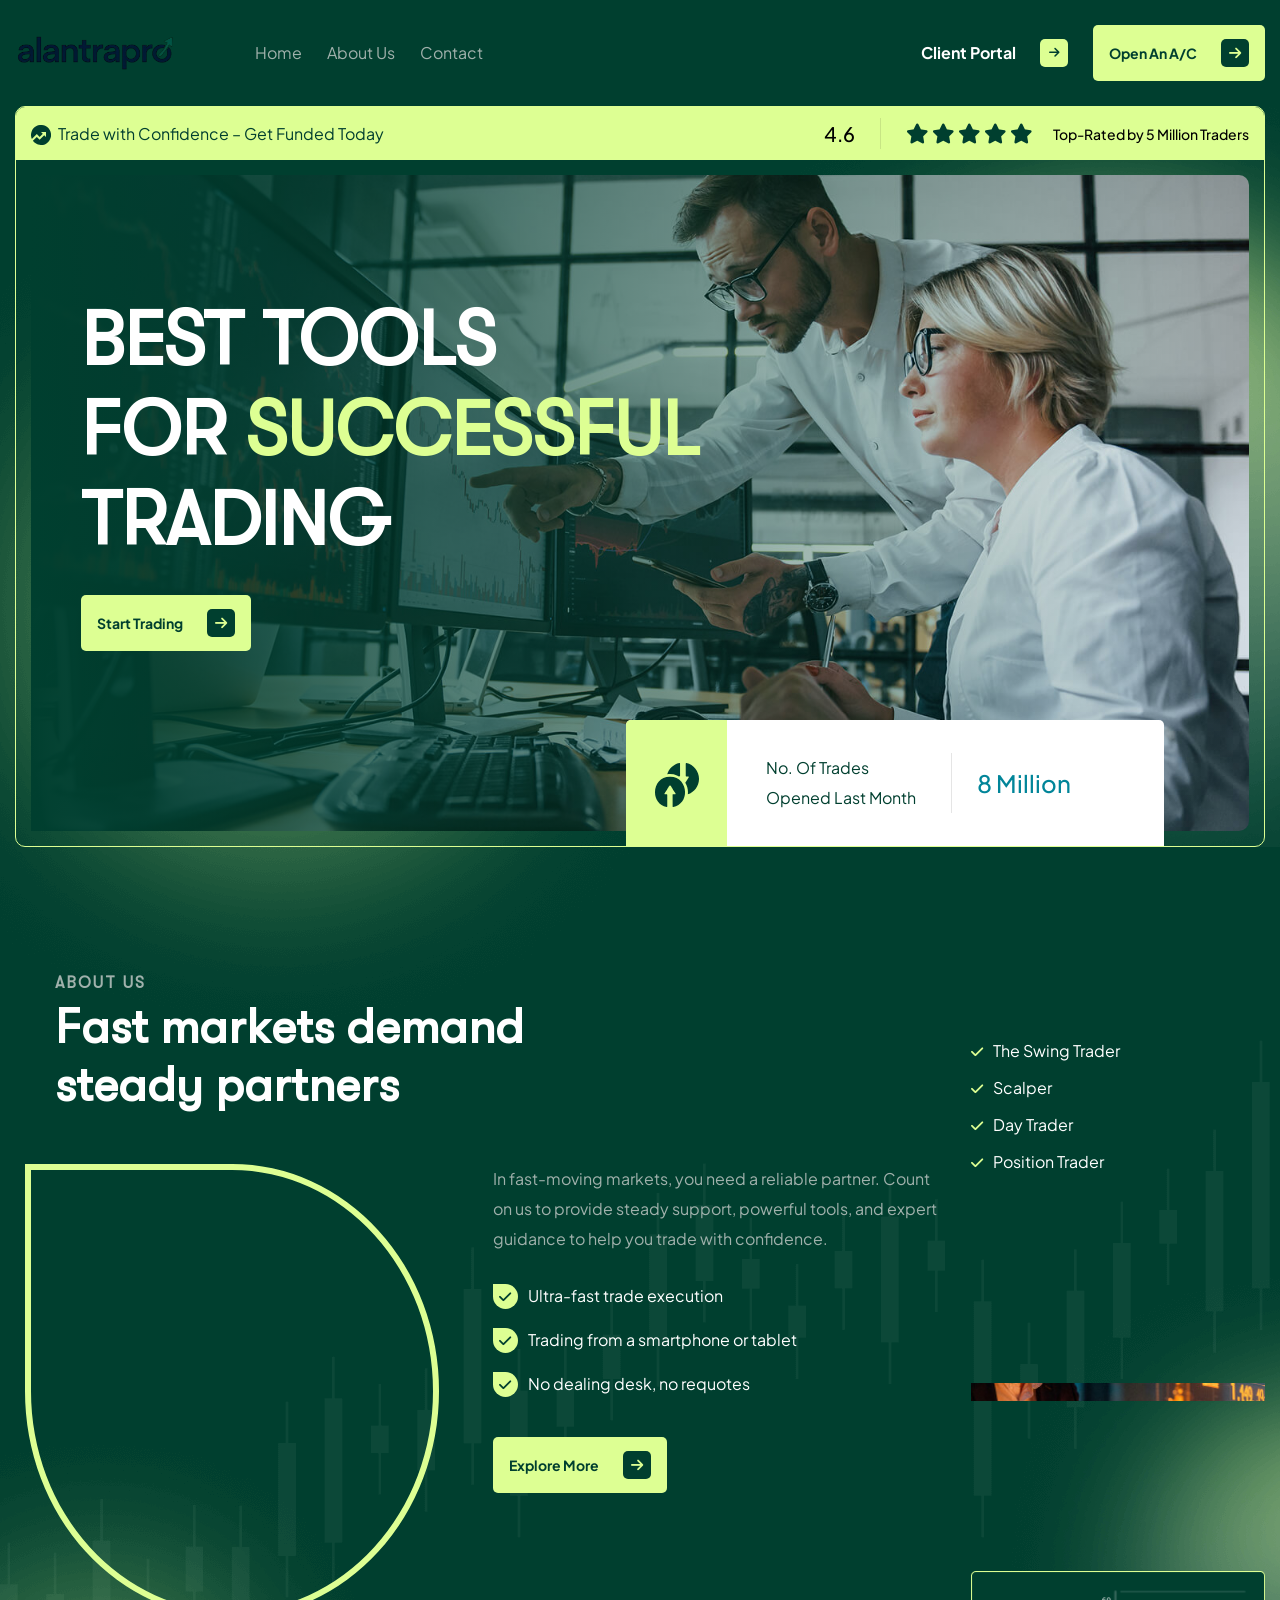
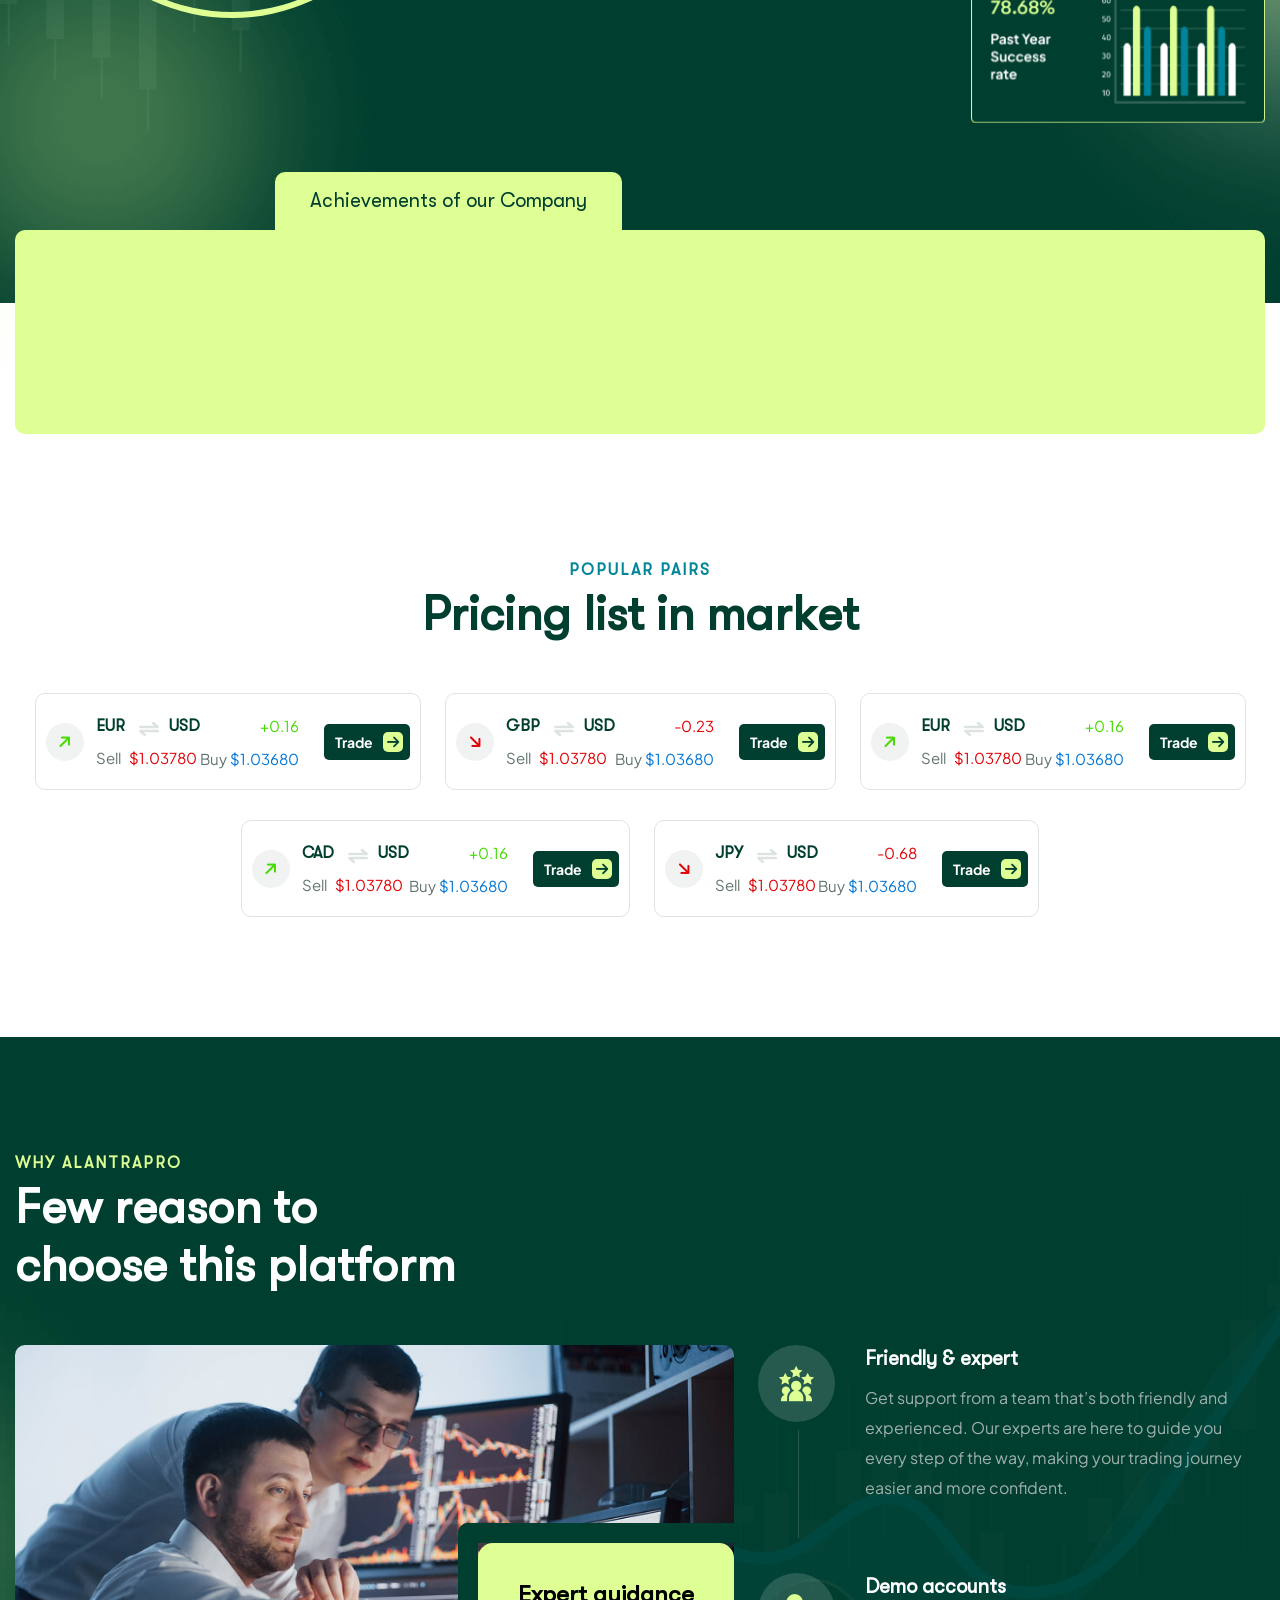
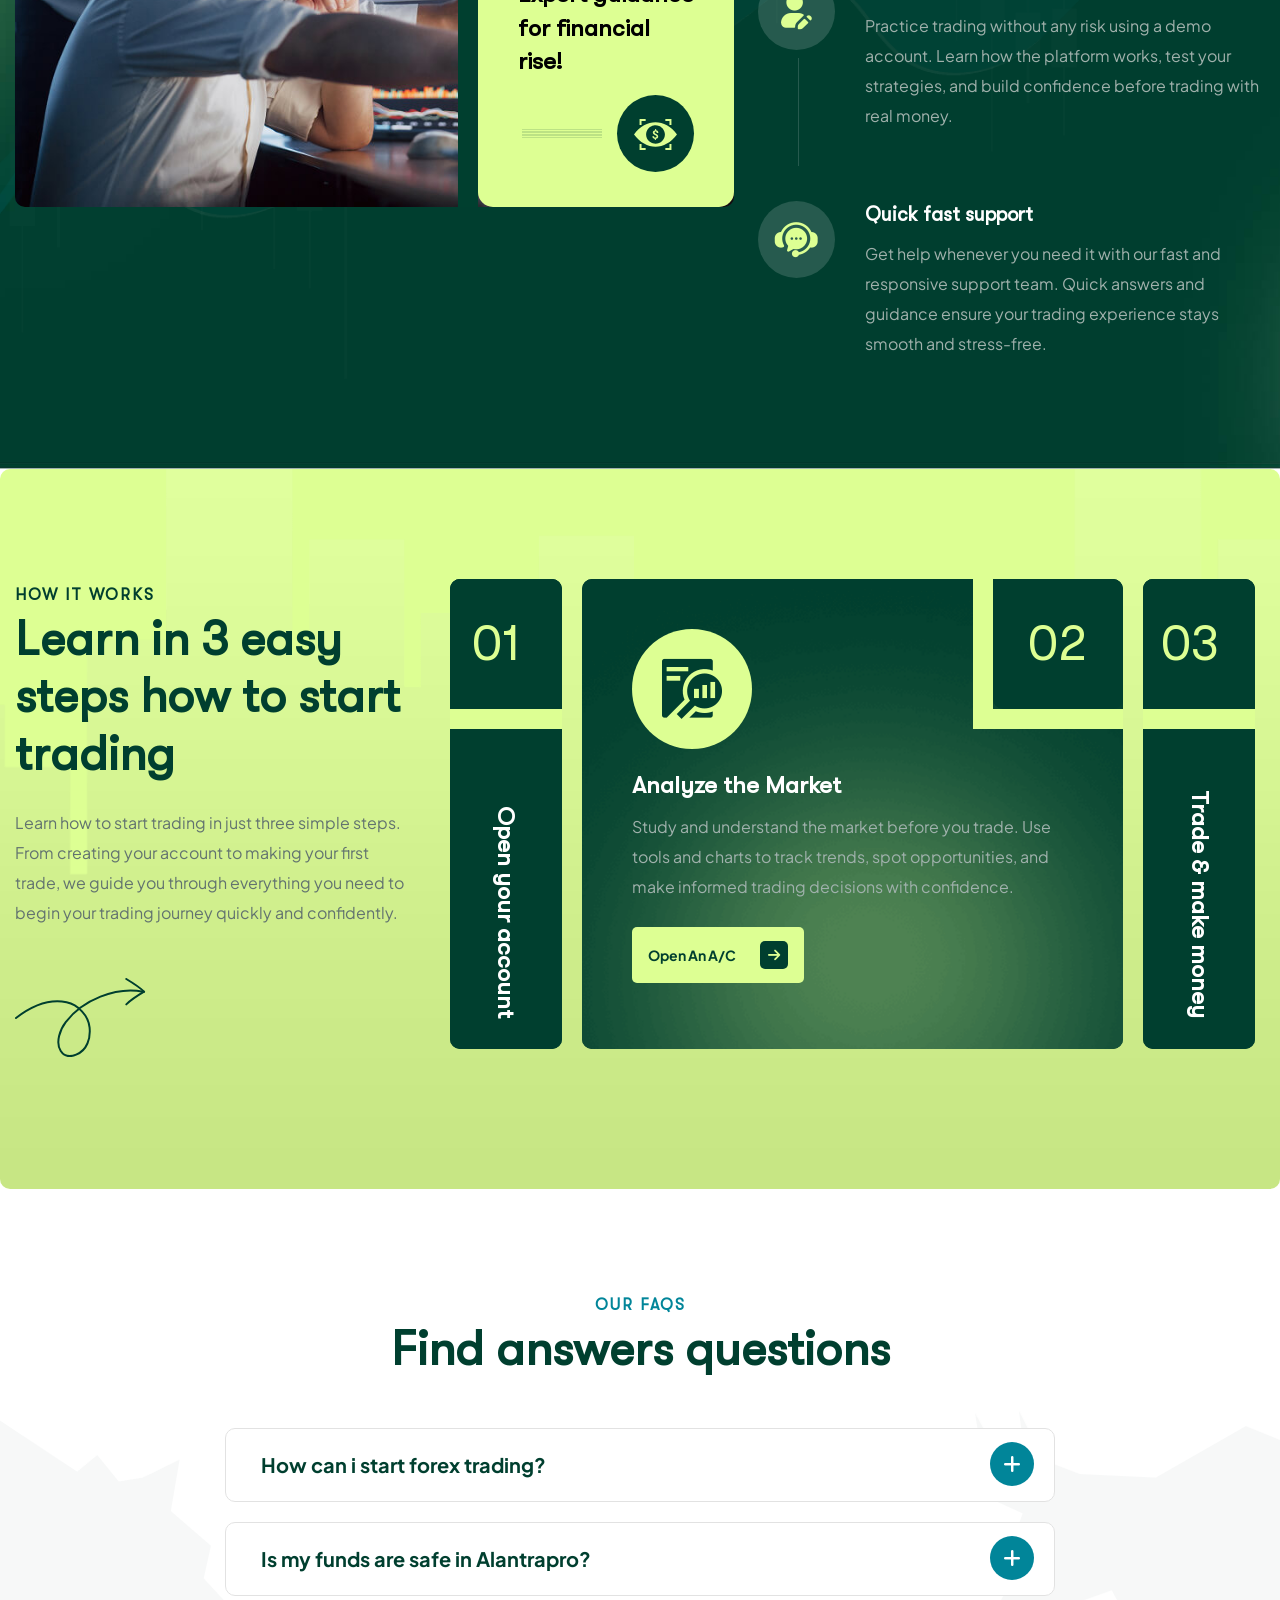
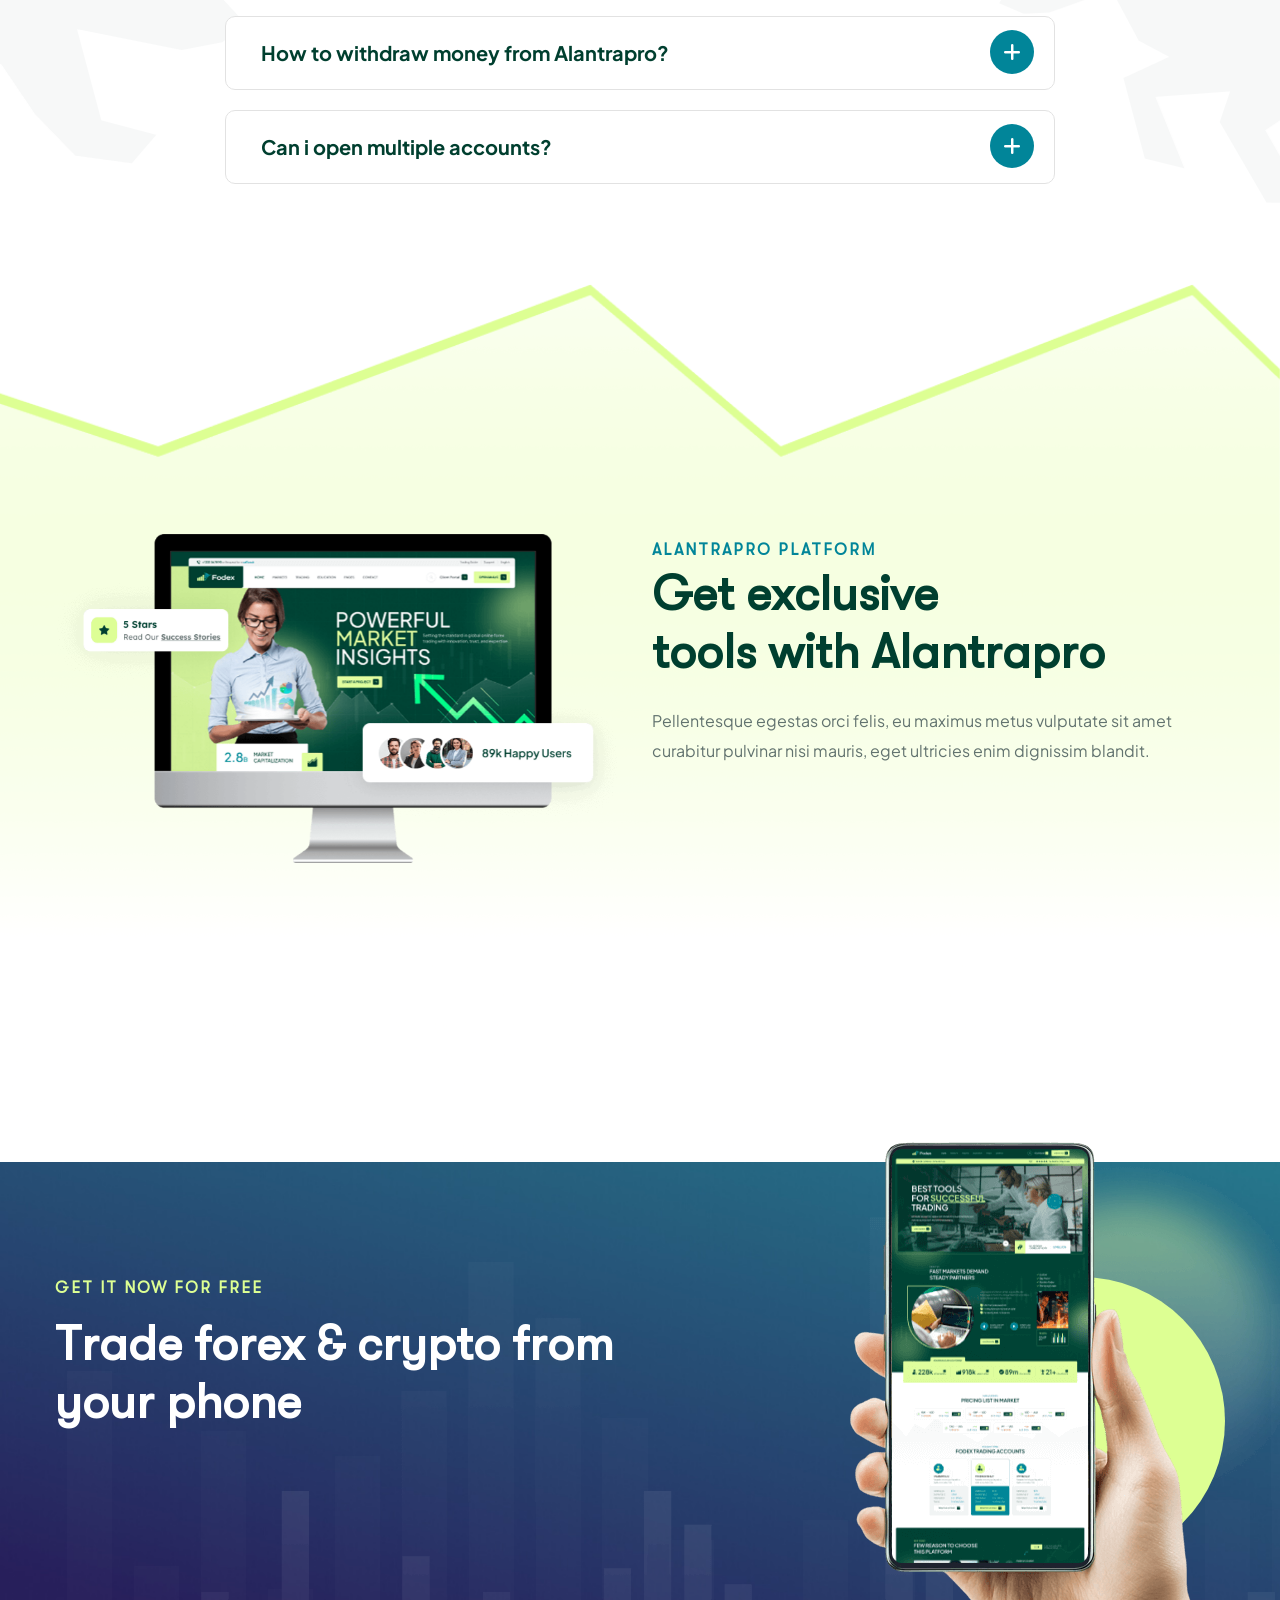
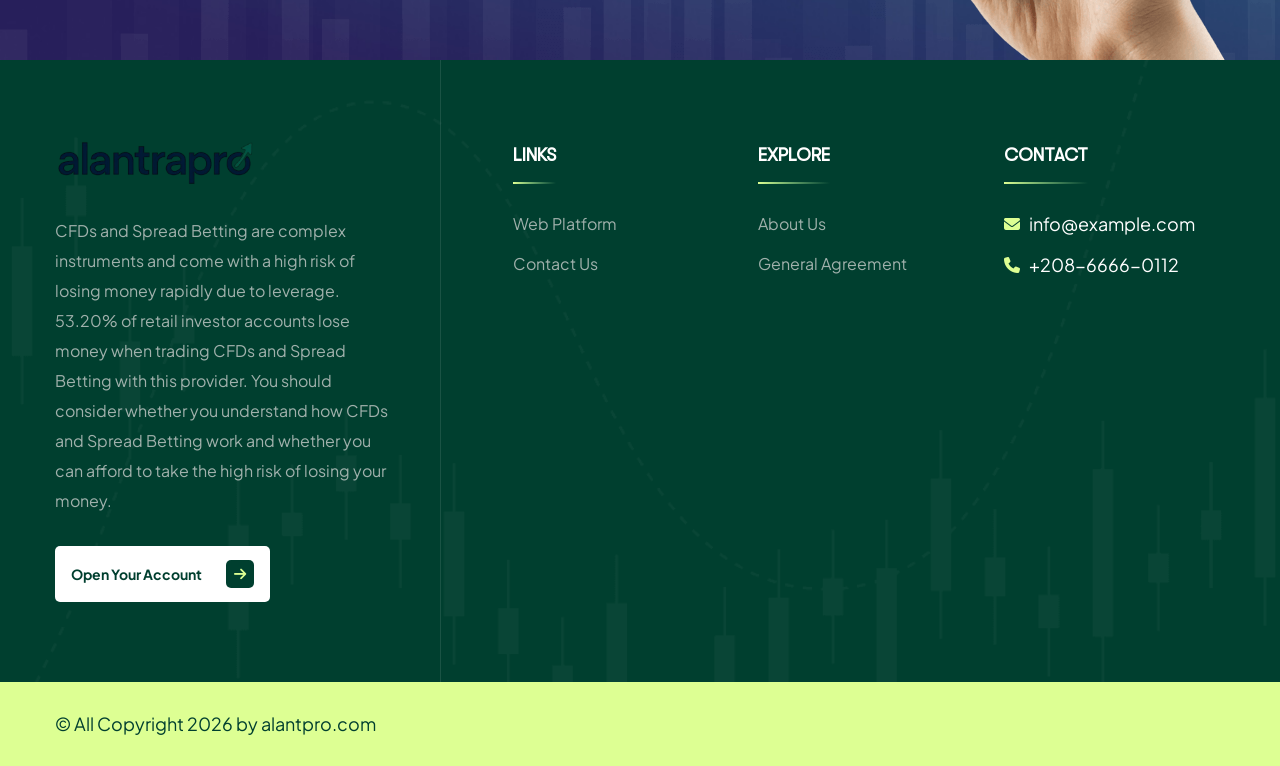
==== index.html @ a55d9104 "Add logo" ====
<!DOCTYPE html>
<html lang="en">
<head>
    <meta charset="utf-8">
    <title>Home</title>
    <link href="css/bootstrap.min.css" rel="stylesheet">
    <link href="css/style.css" rel="stylesheet">
    <link rel="shortcut icon" href="images/favicon.png?v=1" type="image/x-icon">
    <link rel="icon" href="images/favicon.png?v=1" type="image/x-icon">
    <meta http-equiv="X-UA-Compatible" content="IE=edge">
    <meta name="viewport" content="width=device-width, initial-scale=1.0, maximum-scale=1.0, user-scalable=0">
</head>
<body>
<div class="page-wrapper">
    <div class="preloader"></div>

    <!-- Main Header -->
    <header class="main-header header-style-one">
        <div class="header-lower">
            <div class="auto-container">
                <!-- Main box -->
                <div class="main-box">
                    <div class="logo-box">
                        <div class="logo" style="max-width: 160px;">
                            <a href="index.html"><img src="images/logo.png?v=2" alt="Logo"></a>
                        </div>
                    </div>
                    <!--Nav Box-->
                    <div class="nav-outer">
                        <nav class="nav main-menu">
                            <ul class="navigation">
                                <li><a href="index.html">Home</a></li>
                                <li><a href="about.html">About Us</a></li>
                                <li><a href="contact.html">Contact</a></li>
                            </ul>
                        </nav>
                    </div>
                    <!-- Main Menu End-->

                    <!-- Outer Box -->
                    <div class="outer-box">
                        <a href="#" class="theme-btn btn-style-six d-none d-xl-inline-flex">
                            <i class="icon-left fa fa-arrow-right"></i>
                            <span class="btn-title">Client Portal</span>
                            <i class="icon-right fa fa-arrow-right"></i>
                        </a>
                        <!-- Btn Box -->
                        <div class="btn-box">
                            <a href="https://web-profitx.com/auth/register" class="theme-btn btn-style-one">
                                <i class="icon-left fa fa-arrow-right"></i>
                                <span class="btn-title">Open an a/c</span>
                                <i class="icon-right fa fa-arrow-right"></i>
                            </a>
                        </div>
                        <!-- Mobile Nav toggler -->
                        <div class="mobile-nav-toggler"><span class="icon lnr-icon-bars"></span></div>
                    </div>
                </div>
            </div>
        </div>

        <!-- Mobile Menu  -->
        <div class="mobile-menu">
            <div class="menu-backdrop"></div>
            <!--Here Menu Will Come Automatically Via Javascript / Same Menu as in Header-->
            <nav class="menu-box">
                <div class="upper-box">
                    <div class="nav-logo"><a href="index.html"><img src="images/logo.png?v=2" alt="" title=""></a>
                    </div>
                    <div class="close-btn"><i class="icon fa fa-times"></i></div>
                </div>
                <ul class="navigation clearfix">
                    <!--Keep This Empty / Menu will come through Javascript-->
                </ul>
                <ul class="contact-list-one">
                    <li>
                        <i class="icon lnr-icon-phone-handset"></i>
                        <span class="title">Call Now</span>
                        <div class="text"><a href="tel:+92880098670">+92 (8800) - 98670</a></div>
                    </li>
                    <li>
                        <i class="icon lnr-icon-envelope1"></i>
                        <span class="title">Send Email</span>
                        <div class="text"><a href="mailto:help@company.com">help@company.com</a></div>
                    </li>
                    <li>
                        <i class="icon lnr-icon-map-marker"></i>
                        <span class="title">Address</span>
                        <div class="text">66 Broklyant, New York India 3269</div>
                    </li>
                </ul>
            </nav>
        </div
        ><!-- End Mobile Menu -->

        <!-- Sticky Header  -->
        <div class="sticky-header">
            <div class="auto-container">
                <div class="inner-container">
                    <!--Logo-->
                    <div class="logo" style="max-width: 160px;">
                        <a href="index.html" title=""><img src="images/logo.png?v=2" alt="" title=""></a>
                    </div>
                    <!--Right Col-->
                    <div class="nav-outer">
                        <!-- Main Menu -->
                        <nav class="main-menu">
                            <div class="navbar-collapse show collapse clearfix">
                                <ul class="navigation clearfix">
                                    <!--Keep This Empty / Menu will come through Javascript-->
                                </ul>
                            </div>
                        </nav><!-- Main Menu End-->
                        <!--Mobile Navigation Toggler-->
                        <div class="mobile-nav-toggler"><span class="icon lnr-icon-bars"></span></div>
                    </div>
                </div>
            </div>
        </div><!-- End Sticky Menu -->
    </header>
    <!-- End Main Header -->

    <!-- Banner Section -->
    <section class="banner-section">
        <div class="shadow-1" style="background-image:url(images/banner/shadow-1.png)"></div>
        <div class="shadow-2" style="background-image:url(images/banner/shadow-2.png)"></div>
        <div class="auto-container">
            <div class="inner-container">
                <div class="banner-info">
                    <div class="banner-info_inner">
                        <div class="left-box">
                            <div class="text"><i><img src="images/banner/vector-3.svg" alt=""/> </i> Trade with
                                Confidence – Get Funded Today
                            </div>
                        </div>
                        <div class="right-box">
                            4.6
                            <div class="banner-rating">
                                <span class="fa fa-star"></span>
                                <span class="fa fa-star"></span>
                                <span class="fa fa-star"></span>
                                <span class="fa fa-star"></span>
                                <span class="fa fa-star"></span>
                            </div>
                            <i>Top-Rated by 5 Million Traders</i>
                        </div>
                    </div>
                </div>

                <div class="swiper banner-swiper">
                    <div class="swiper-wrapper">
                        <!-- Banner Slide -->
                        <div class="banner-slide swiper-slide">
                            <div class="outer-box">
                                <div class="inner-box">
                                    <div class="bg bg-slide-1"></div>
                                    <div class="row">
                                        <!-- Content Column -->
                                        <div class="col-xl-8">
                                            <div class="content-column">
                                                <div class="inner-column">
                                                    <h1 class="title animate-2">Best Tools <br> for
                                                        <span>successful</span> Trading</h1>
                                                    <div class="btn-box animate-4">
                                                        <a href="https://web-profitx.com/auth/login"
                                                           class="theme-btn btn-style-one">
                                                            <i class="icon-left fa fa-arrow-right"></i>
                                                            <span class="btn-title">Start trading</span>
                                                            <i class="icon-right fa fa-arrow-right"></i>
                                                        </a>
                                                    </div>
                                                </div>
                                            </div>
                                        </div>
                                    </div>
                                </div>
                            </div>
                        </div>
                    </div>
                </div>
                <div class="bottom-box">
                    <div class="vector-icon"><img src="images/banner/vector-2.svg" alt="Image"></div>
                    <div class="text">No. of trades <br> opened last month</div>
                    <div class="totals">8 Million</div>
                </div>
            </div>
        </div>
    </section>
    <!-- End Banner Section -->

    <!-- About Section -->
    <section class="about-section" style="background-image:url(images/resource/about-1_bg.png)">
        <div class="about-shadow-1" style="background-image:url(images/resource/about-shadow.png)"></div>
        <div class="about-shadow-2" style="background-image:url(images/resource/about-shadow_1.png)"></div>
        <div class="title_box">
            <div class="auto-container">
                <!-- Sec Title -->
                <div class="sec-title light z-1">
                    <div class="sub-title mb-2">About Us</div>
                    <h2 class="tx-split-text split-in-left">Fast markets demand <br> steady partners</h2>
                </div>
            </div>
        </div>
        <div class="contents_box">
            <div class="auto-container">
                <div class="row clearfix">
                    <!-- Column -->
                    <div class="column col-lg-9">
                        <div class="row clearfix">
                            <!-- Image Column -->
                            <div class="col-lg-6 col-md-10 wow fadeInLeft" data-wow-delay="300ms">
                                <div class="image-column">
                                    <div class="inner-column">
                                        <div class="image-box">
                                            <div class="circle-border"></div>
                                            <figure class="image"><img src="images/resource/about-1.jpg" alt="Image">
                                            </figure>
                                        </div>
                                    </div>
                                </div>
                            </div>
                            <!-- Content Column -->
                            <div class="col-lg-6 wow fadeInRight" data-wow-delay="300ms">
                                <div class="content-column">
                                    <div class="inner-column">
                                        <div class="about-one_text">
                                            In fast-moving markets, you need a reliable partner. Count on us to provide
                                            steady support, powerful tools, and expert guidance to help you trade with
                                            confidence.
                                        </div>
                                        <!-- List Style Two -->
                                        <ul class="list-style-two">
                                            <li><i class="fa fa-check"></i>Ultra-fast trade execution</li>
                                            <li><i class="fa fa-check"></i>Trading from a smartphone or tablet</li>
                                            <li><i class="fa fa-check"></i>No dealing desk, no requotes</li>
                                        </ul>
                                        <!-- End List Style Two -->

                                        <!-- About One Button -->
                                        <div class="about-one_button mb-3">
                                            <a href="about.html" class="theme-btn btn-style-one">
                                                <i class="icon-left fa fa-arrow-right"></i>
                                                <span class="btn-title">Explore more</span>
                                                <i class="icon-right fa fa-arrow-right"></i>
                                            </a>
                                        </div>
                                    </div>
                                </div>
                            </div>
                        </div>
                    </div>
                    <!-- Column -->
                    <div class="column col-lg-3 col-md-10">
                        <!-- List Style Three -->
                        <ul class="list-style-three">
                            <li><i class="fa fa-check"></i>The Swing Trader</li>
                            <li><i class="fa fa-check"></i>Scalper</li>
                            <li><i class="fa fa-check"></i>Day Trader</li>
                            <li><i class="fa fa-check"></i>Position Trader</li>
                        </ul>
                        <!-- End List Style Three -->

                        <div class="image-box_two">
                            <img src="images/resource/about-2.jpg" alt="Image">
                        </div>

                        <div class="about-one_stats">
                            <img src="images/resource/about-stats.png" alt="Image">
                        </div>
                    </div>
                </div>
            </div>
        </div>
    </section>
    <!-- End About Section -->

    <!-- Funfact Section -->
    <section class="funfact-section">
        <div class="auto-container">
            <div class="funfact-title">Achievements of our Company</div>
            <div class="inner-container">
                <div class="fact-counter">
                    <div class="row">
                        <!-- Counter Block -->
                        <div class="col-xl-3 col-sm-6 wow fadeInUp">
                            <div class="counter-block">
                                <div class="inner-box">
                                    <div class="icon-box"><i class="icon flaticon-forex-Layer_1-16"></i></div>
                                    <div class="count-box"><span class="count-text" data-speed="3000"
                                                                 data-stop="228">0</span>k
                                    </div>
                                    <div class="text"><i class="icon fa fa-arrow-right"></i> Active traders</div>
                                </div>
                            </div>
                        </div>
                        <!-- Counter Block -->
                        <div class="col-xl-3 col-sm-6 wow fadeInUp" data-wow-delay="300ms">
                            <div class="counter-block">
                                <div class="inner-box">
                                    <div class="icon-box"><i class="icon flaticon-forex-Layer_1-20"></i></div>
                                    <div class="count-box"><span class="count-text" data-speed="3000"
                                                                 data-stop="918">0</span>K
                                    </div>
                                    <div class="text"><i class="icon fa fa-arrow-right"></i> Market capital</div>
                                </div>
                            </div>
                        </div>
                        <!-- Counter Block -->
                        <div class="col-xl-3 col-sm-6 wow fadeInUp" data-wow-delay="600ms">
                            <div class="counter-block">
                                <div class="inner-box">
                                    <div class="icon-box"><i class="icon flaticon-forex-Layer_1-21"></i></div>
                                    <div class="count-box"><span class="count-text" data-speed="3000"
                                                                 data-stop="89">0</span>M
                                    </div>
                                    <div class="text"><i class="icon fa fa-arrow-right"></i> Total revenue</div>
                                </div>
                            </div>
                        </div>
                        <!-- Counter Block -->
                        <div class="column col-xl-3 col-sm-6 wow fadeInUp" data-wow-delay="900ms">
                            <div class="counter-block">
                                <div class="inner-box">
                                    <div class="icon-box"><i class="icon flaticon-forex-Layer_1-22"></i></div>
                                    <div class="count-box"><span class="count-text" data-speed="3000"
                                                                 data-stop="21">0</span>+
                                    </div>
                                    <div class="text"><i class="icon fa fa-arrow-right"></i> Total revenue</div>
                                </div>
                            </div>
                        </div>
                    </div>
                </div>
            </div>
        </div>
    </section>
    <!-- End Funfact Section -->

    <!-- Market Section -->
    <section class="market-section">
        <div class="sec-title text-center">
            <div class="sub-title mb-2">Popular Pairs</div>
            <h2 class="tx-split-text split-in-left">Pricing list in market</h2>
        </div>
        <div class="auto-container">
            <div class="row justify-content-center">

                <!-- Market Block One -->
                <div class="col-xxl-4 col-xl-auto col-lg-6">
                    <div class="market-block_one">
                        <div class="market-block_one-inner wow fadeInUp" data-wow-delay="150ms">
                            <div class="content-box">
                                <div class="left-box">
                                    <i class="icon fa fa-arrow-right"></i>
                                    <div class="meta">
                                        <div class="name">eur <span>usd</span></div>
                                        <div class="price">Sell <span>$1.03780</span></div>
                                    </div>
                                </div>
                                <div class="right-box">
                                    <div class="content-box2">
                                        <span>+0.16</span>
                                        <div class="buy">Buy <span>$1.03680</span></div>
                                    </div>
                                    <a href="https://web-profitx.com/auth/login" class="theme-btn btn-style-eight">
                                        <i class="icon-left fa fa-arrow-right"></i>
                                        <span class="btn-title">Trade</span>
                                        <i class="icon-right fa fa-arrow-right"></i>
                                    </a>
                                </div>
                            </div>
                        </div>
                    </div>
                </div>

                <!-- Market Block One -->
                <div class="col-xxl-4 col-xl-auto col-lg-6">
                    <div class="market-block_one">
                        <div class="market-block_one-inner wow fadeInUp" data-wow-delay="300ms">
                            <div class="content-box">
                                <div class="left-box">
                                    <i class="icon down fa fa-arrow-right"></i>
                                    <div class="meta">
                                        <div class="name">gbp <span>usd</span></div>
                                        <div class="price">Sell <span>$1.03780</span></div>
                                    </div>
                                </div>
                                <div class="right-box down">
                                    <div class="content-box2">
                                        <span>-0.23</span>
                                        <div class="buy">Buy <span>$1.03680</span></div>
                                    </div>
                                    <a href="https://web-profitx.com/auth/login" class="theme-btn btn-style-eight">
                                        <i class="icon-left fa fa-arrow-right"></i>
                                        <span class="btn-title">Trade</span>
                                        <i class="icon-right fa fa-arrow-right"></i>
                                    </a>
                                </div>
                            </div>
                        </div>
                    </div>
                </div>

                <!-- Market Block One -->
                <div class="col-xxl-4 col-xl-auto col-lg-6">
                    <div class="market-block_one">
                        <div class="market-block_one-inner wow fadeInUp" data-wow-delay="450ms">
                            <div class="content-box">
                                <div class="left-box">
                                    <i class="icon fa fa-arrow-right"></i>
                                    <div class="meta">
                                        <div class="name">eur <span>usd</span></div>
                                        <div class="price">Sell <span>$1.03780</span></div>
                                    </div>
                                </div>
                                <div class="right-box">
                                    <div class="content-box2">
                                        <span>+0.16</span>
                                        <div class="buy">Buy <span>$1.03680</span></div>
                                    </div>
                                    <a href="https://web-profitx.com/auth/login" class="theme-btn btn-style-eight">
                                        <i class="icon-left fa fa-arrow-right"></i>
                                        <span class="btn-title">Trade</span>
                                        <i class="icon-right fa fa-arrow-right"></i>
                                    </a>
                                </div>
                            </div>
                        </div>
                    </div>
                </div>

                <!-- Market Block One -->
                <div class="col-xxl-4 col-xl-auto col-lg-6">
                    <div class="market-block_one">
                        <div class="market-block_one-inner wow fadeInUp" data-wow-delay="600ms">
                            <div class="content-box">
                                <div class="left-box">
                                    <i class="icon fa fa-arrow-right"></i>
                                    <div class="meta">
                                        <div class="name">cad <span>usd</span></div>
                                        <div class="price">Sell <span>$1.03780</span></div>
                                    </div>
                                </div>
                                <div class="right-box">
                                    <div class="content-box2">
                                        <span>+0.16</span>
                                        <div class="buy">Buy <span>$1.03680</span></div>
                                    </div>
                                    <a href="https://web-profitx.com/auth/login" class="theme-btn btn-style-eight">
                                        <i class="icon-left fa fa-arrow-right"></i>
                                        <span class="btn-title">Trade</span>
                                        <i class="icon-right fa fa-arrow-right"></i>
                                    </a>
                                </div>
                            </div>
                        </div>
                    </div>
                </div>

                <!-- Market Block One -->
                <div class="col-xxl-4 col-xl-auto col-lg-6">
                    <div class="market-block_one">
                        <div class="market-block_one-inner wow fadeInUp" data-wow-delay="750ms">
                            <div class="content-box">
                                <div class="left-box">
                                    <i class="icon down fa fa-arrow-right"></i>
                                    <div class="meta">
                                        <div class="name">jpy <span>usd</span></div>
                                        <div class="price">Sell <span>$1.03780</span></div>
                                    </div>
                                </div>
                                <div class="right-box down">
                                    <div class="content-box2">
                                        <span>-0.68</span>
                                        <div class="buy">Buy <span>$1.03680</span></div>
                                    </div>
                                    <a href="https://web-profitx.com/auth/login" class="theme-btn btn-style-eight">
                                        <i class="icon-left fa fa-arrow-right"></i>
                                        <span class="btn-title">Trade</span>
                                        <i class="icon-right fa fa-arrow-right"></i>
                                    </a>
                                </div>
                            </div>
                        </div>
                    </div>
                </div>
            </div>
        </div>
    </section>
    <!-- End Market Section -->

    <!-- Platform Section -->
    <section class="platform-section">
        <div class="platform-one_bg bg" style="background-image:url(images/background/platform-1.png)"></div>
        <div class="platform-one_bg-2 bg" style="background-image:url(images/background/platform-2.png)"></div>
        <div class="platform-one_bg-3 bg" style="background-image:url(images/background/platform-3.jpg)"></div>
        <div class="auto-container">
            <!-- Sec Title -->
            <div class="sec-title light">
                <div class="d-sm-flex justify-content-sm-between aligns-item-sm-center flex-sm-wrap">
                    <div class="left-box">
                        <div class="sub-title style-two mb-2">Why Alantrapro</div>
                        <h2 class="tx-split-text split-in-left">Few reason to <br> choose this platform</h2>
                    </div>
                </div>
            </div>
            <!-- End Sec Title -->
            <div class="row clearfix">
                <!-- Image Column -->
                <div class="col-lg-7">
                    <div class="image-column">
                        <div class="image w-100 wow fadeInUp" data-wow-delay="150ms">
                            <img src="images/resource/forex.jpg" alt=""/>
                            <div class="guide-outer">
                                <div class="inner">
                                    <h4>Expert guidance <br> for financial <br> rise!</h4>
                                    <div class="text-right">
                                        <span class="icon"><img src="images/icons/eye.svg" alt=""/></span>
                                    </div>
                                </div>
                            </div>
                        </div>
                    </div>
                </div>
                <!-- Content Column -->
                <div class="col-lg-5">
                    <div class="content-column">
                        <div class="inner-column">

                            <!-- PlatForm Style One -->
                            <div class="platform-block_one">
                                <div class="platform-block_one-inner wow fadeInUp" data-wow-delay="150ms">
                                    <div class="icon"><span class="flaticon-forex-Layer_1-13"></span></div>
                                    <div class="content-box">
                                        <h5 class="title">Friendly & expert</h5>
                                        <div class="text">
                                            Get support from a team that’s both friendly and experienced. Our experts
                                            are here to guide you every step of the way, making your trading journey
                                            easier and more confident.
                                        </div>
                                    </div>
                                </div>
                            </div>

                            <!-- PlatForm Style One -->
                            <div class="platform-block_one">
                                <div class="platform-block_one-inner wow fadeInUp" data-wow-delay="300ms">
                                    <div class="icon"><span class="flaticon-forex-Layer_1-14"></span></div>
                                    <div class="content-box">
                                        <h5 class="title">Demo accounts</h5>
                                        <div class="text">
                                            Practice trading without any risk using a demo account. Learn how the
                                            platform works, test your strategies, and build confidence before trading
                                            with real money.
                                        </div>
                                    </div>
                                </div>
                            </div>

                            <!-- PlatForm Style One -->
                            <div class="platform-block_one">
                                <div class="platform-block_one-inner wow fadeInUp" data-wow-delay="450ms">
                                    <div class="icon"><span class="flaticon-forex-Layer_1-15"></span></div>
                                    <div class="content-box">
                                        <h5 class="title">Quick fast support</h5>
                                        <div class="text">
                                            Get help whenever you need it with our fast and responsive support team.
                                            Quick answers and guidance ensure your trading experience stays smooth and
                                            stress-free.
                                        </div>
                                    </div>
                                </div>
                            </div>
                        </div>
                    </div>
                </div>
            </div>
        </div>
    </section>
    <!-- End Marquee Section -->

    <!-- Steps Section -->
    <section class="steps-section">
        <div class="steps-one_bg bg" style="background-image:url(images/background/step-bg.png)"></div>
        <div class="auto-container">
            <div class="row clearfix">
                <!-- Title Column -->
                <div class="col-lg-4">
                    <div class="title-column">
                        <div class="inner-column">
                            <div class="sec-title ">
                                <div class="sub-title style-three mb-2">how it works</div>
                                <h2 class="tx-split-text split-in-left">Learn in 3 easy steps how to start trading</h2>
                                <div class="text">
                                    Learn how to start trading in just three simple steps. From creating your account to
                                    making your first trade, we guide you through everything you need to begin your
                                    trading journey quickly and confidently.
                                </div>
                            </div>
                            <div class="steps-play-box">
                                <div class="arrow d-none d-xl-block"><img src="images/icons/arrow-1.svg" alt=""/></div>
                            </div>
                        </div>
                    </div>
                </div>
                <!-- Title Column -->
                <div class="col-lg-8">
                    <div class="title-column">
                        <div class="outer-box">
                            <!-- Step Block One -->
                            <div class="step-block_one">
                                <div class="inner-box">
                                    <div class="steps-block_one-bg bg"
                                         style="background-image:url(images/background/step-bg-1.png)"></div>
                                    <div class="content-box">
                                        <div class="post-number">
                                            <span>01</span>
                                        </div>
                                        <div class="icon"><span class="flaticon-forex-Layer_1-2"></span></div>
                                        <h4 class="title"><a href="https://web-profitx.com/auth/register">Open your
                                            account</a></h4>
                                        <div class="text">
                                            Create your trading account in just a few minutes. Simply sign up, verify
                                            your details, and get ready to access the platform and start your trading
                                            journey.
                                        </div>
                                        <!-- Btn Box -->
                                        <div class="btn-box">
                                            <a href="https://web-profitx.com/auth/register"
                                               class="theme-btn btn-style-one">
                                                <i class="icon-left fa fa-arrow-right"></i>
                                                <span class="btn-title">Open an a/c</span>
                                                <i class="icon-right fa fa-arrow-right"></i>
                                            </a>
                                        </div>
                                    </div>
                                    <div class="content-box-hover">
                                        <div class="content-box-number">01</div>
                                        <h4 class="title"><a href="https://web-profitx.com/auth/register">Open your
                                            account</a></h4>
                                    </div>
                                </div>
                            </div>
                            <!-- Step Block One -->
                            <div class="step-block_one">
                                <div class="inner-box">
                                    <div class="steps-block_one-bg bg"
                                         style="background-image:url(images/background/step-bg-1.png)"></div>
                                    <div class="content-box">
                                        <div class="post-number">
                                            <span>02</span>
                                        </div>
                                        <div class="icon"><span class="flaticon-forex-Layer_1-2"></span></div>
                                        <h4 class="title"><a href="contact.html">Analyze the Market</a></h4>
                                        <div class="text">
                                            Study and understand the market before you trade. Use tools and charts to
                                            track trends, spot opportunities, and make informed trading decisions with
                                            confidence.
                                        </div>
                                        <!-- Btn Box -->
                                        <div class="btn-box">
                                            <a href="https://web-profitx.com/auth/register"
                                               class="theme-btn btn-style-one">
                                                <i class="icon-left fa fa-arrow-right"></i>
                                                <span class="btn-title">Open an a/c</span>
                                                <i class="icon-right fa fa-arrow-right"></i>
                                            </a>
                                        </div>
                                    </div>
                                    <div class="content-box-hover">
                                        <div class="content-box-number">02</div>
                                        <h4 class="title"><a href="https://web-profitx.com/auth/register">Analyze the
                                            Market</a></h4>
                                    </div>
                                </div>
                            </div>
                            <!-- Step Block One -->
                            <div class="step-block_one">
                                <div class="inner-box">
                                    <div class="steps-block_one-bg bg"
                                         style="background-image:url(images/background/step-bg-1.png)"></div>
                                    <div class="content-box">
                                        <div class="post-number">
                                            <span>03</span>
                                        </div>
                                        <div class="icon"><span class="flaticon-forex-Layer_1-2"></span></div>
                                        <h4 class="title"><a href="https://web-profitx.com/auth/login">Trade & make
                                            money</a></h4>
                                        <div class="text">
                                            Start trading and take advantage of market opportunities. Apply your
                                            strategy, manage your risk, and aim to grow your profits over time.
                                        </div>
                                        <!-- Btn Box -->
                                        <div class="btn-box">
                                            <a href="https://web-profitx.com/auth/register"
                                               class="theme-btn btn-style-one">
                                                <i class="icon-left fa fa-arrow-right"></i>
                                                <span class="btn-title">Open an a/c</span>
                                                <i class="icon-right fa fa-arrow-right"></i>
                                            </a>
                                        </div>
                                    </div>
                                    <div class="content-box-hover">
                                        <div class="content-box-number">03</div>
                                        <h4 class="title"><a href="https://web-profitx.com/auth/register">Trade & make
                                            money</a></h4>
                                    </div>
                                </div>
                            </div>
                        </div>
                    </div>
                </div>
            </div>
        </div>
    </section>
    <!-- End Steps Section -->

    <section class="faq-section">
        <div class="faq_bg-1" data-parallax='{"x" : 50}'
             style="background-image:url(images/background/faq-1.png)"></div>
        <div class="faq_bg-2" data-parallax='{"x" : -50}'
             style="background-image:url(images/background/faq-2.png)"></div>
        <div class="auto-container">
            <div class="sec-title centered">
                <div class="sub-title mb-2">our faqs</div>
                <h2 class="tx-split-text split-in-left">Find answers questions</h2>
            </div>
            <div class="inner-container wow fadeInUp" data-wow-delay="150ms">
                <!-- Accordion Box -->
                <ul class="accordion-box">
                    <!-- Block -->
                    <li class="accordion block">
                        <div class="acc-btn">
                            <div class="icon-outer"><span class="icon icon-plus fa fa-plus"></span> <span
                                    class="icon icon-minus fa fa-minus"></span></div>
                            How can i start forex trading?
                        </div>
                        <div class="acc-content">
                            <div class="content">
                                <div class="text">
                                    You can start forex trading by first learning the basics of how currency markets
                                    work, including concepts like currency pairs, leverage, and risk management. Then,
                                    choose a reliable trading platform and open a demo account to practice without
                                    risking real money. Once you feel comfortable, you can create a trading plan,
                                    deposit funds, and begin trading small amounts while continuing to learn and improve
                                    your strategy.
                                </div>
                            </div>
                        </div>
                    </li>
                    <!-- Block -->
                    <li class="accordion block">
                        <div class="acc-btn">
                            <div class="icon-outer"><span class="icon icon-plus fa fa-plus"></span> <span
                                    class="icon icon-minus fa fa-minus"></span></div>
                            Is my funds are safe in Alantrapro?
                        </div>
                        <div class="acc-content">
                            <div class="content">
                                <div class="text">
                                    Yes, your funds are generally safe with Alantrapro as long as you follow standard
                                    security practices like using strong passwords and enabling account verification.
                                    It’s always recommended to review their policies and ensure you understand how they
                                    handle client funds before investing.
                                </div>
                            </div>
                        </div>
                    </li>
                    <!-- Block -->
                    <li class="accordion block">
                        <div class="acc-btn">
                            <div class="icon-outer"><span class="icon icon-plus fa fa-plus"></span> <span
                                    class="icon icon-minus fa fa-minus"></span></div>
                            How to withdraw money from Alantrapro?
                        </div>
                        <div class="acc-content">
                            <div class="content">
                                <div class="text">
                                    To withdraw money from Alantrapro, you can log into your account, go to the
                                    withdrawal section, choose your preferred payment method, enter the amount, and
                                    submit the request. After that, you just need to wait for the processing time until
                                    the funds are transferred to your account.
                                </div>
                            </div>
                        </div>
                    </li>
                    <!-- Block -->
                    <li class="accordion block">
                        <div class="acc-btn">
                            <div class="icon-outer"><span class="icon icon-plus fa fa-plus"></span> <span
                                    class="icon icon-minus fa fa-minus"></span></div>
                            Can i open multiple accounts?
                        </div>
                        <div class="acc-content">
                            <div class="content">
                                <div class="text">
                                    Yes, you can open multiple accounts on Alantrapro. Some platforms allow users to
                                    manage more than one account for different strategies or purposes, as long as they
                                    follow the platform’s terms and conditions.
                                </div>
                            </div>
                        </div>
                    </li>
                </ul>
            </div>
        </div>
    </section>
    <!-- Faq Section -->

    <!-- Trading Two -->
    <section class="trading-two">
        <div class="trading-two_bg bg" style="background-image:url(images/background/trading-bg-1.png)"></div>
        <div class="auto-container">
            <div class="row clearfix">
                <div class="col-lg-6">
                    <div class="image-column">
                        <div class="inner-column">
                            <div class="image wow fadeInLeft" data-wow-delay="300ms">
                                <img src="images/resource/app.png" alt=""/>
                            </div>
                        </div>
                    </div>
                </div>
                <div class="col-lg-6">
                    <div class="content-column">
                        <div class="inner-column">
                            <div class="sec-title">
                                <div class="sub-title mb-2">Alantrapro platform</div>
                                <h2 class="tx-split-text split-in-left">Get exclusive <br class="d-none d-lg-block">
                                    tools with Alantrapro</h2>
                                <div class="text">Pellentesque egestas orci felis, eu maximus metus vulputate sit amet
                                    curabitur pulvinar nisi mauris, eget ultricies enim dignissim blandit.
                                </div>
                            </div>
                            <!-- Trading Block Two -->
                            <div class="trading-block_two">
                                <div class="trading-block_two-inner wow fadeInUp" data-wow-delay="150ms">
                                    <div class="icon"><i class="fa fa-check"></i></div>
                                    Multiple <br> charting
                                </div>
                            </div>
                            <!-- Trading Block Two -->
                            <div class="trading-block_two">
                                <div class="trading-block_two-inner wow fadeInUp" data-wow-delay="300ms">
                                    <div class="icon"><i class="fa fa-check"></i></div>
                                    Technical <br> indicators
                                </div>
                            </div>
                            <div class="btn-box wow fadeInUp" data-wow-delay="450ms">
                                <a href="https://web-profitx.com/auth/login" class="theme-btn btn-style-three">
                                    <i class="icon-left fa fa-arrow-right"></i>
                                    <span class="btn-title">Start trading now</span>
                                    <i class="icon-right fa fa-arrow-right"></i>
                                </a>
                            </div>
                        </div>
                    </div>
                </div>
            </div>
        </div>
    </section>
    <!-- End Trading Two -->

    <!-- CTA Section -->
    <section class="cta-section" style="background-image:url(images/background/cta-bg.jpg)">
        <div class="cta-pattern" style="background-image:url(images/background/cta-1.png)"></div>
        <div class="auto-container">
            <div class="row clearfix">
                <!-- Column -->
                <div class="col-lg-7">
                    <div class="content-column">
                        <div class="inner-column wow fadeInUp" data-wow-delay="150ms">
                            <!-- Sec Title -->
                            <div class="sec-title light">
                                <div class="sub-title style-two">Get it now for free</div>
                                <h2 class="tx-split-text split-in-left">Trade forex & crypto from <br> your phone</h2>
                            </div>
                            <div class="cta-buttons">
                            </div>
                        </div>
                    </div>
                </div>
                <!-- Column -->
                <div class="col-lg-5">
                    <div class="image-column">
                        <div class="inner-column">
                            <div class="cta-shadow"
                                 style="background-image:url(images/background/cta-shadow.png)"></div>
                            <div class="circle"></div>
                            <div class="image wow fadeInRight" data-wow-delay="300ms">
                                <img src="images/resource/app-1.png" alt=""/>
                            </div>
                        </div>
                    </div>
                </div>
            </div>
        </div>
    </section>
    <!-- End CTA Section -->

    <!-- Main Footer -->
    <footer class="main-footer">
        <div class="main-footer_pattern bg" style="background-image:url(images/background/footer-bg.png)"></div>
        <div class="auto-container">
            <!-- Widgets Section -->
            <div class="widgets-section">
                <div class="row clearfix">
                    <!-- Big Column -->
                    <div class="big-column col-lg-4">
                        <!-- Footer Column -->
                        <div class="footer_column">
                            <div class="footer-widget logo-widget">
                                <div class="footer-logo" style="max-width: 200px;">
                                    <a href="index.html"><img src="images/logo.png?v=2"></a>
                                </div>
                                <div class="footer-text">
                                    CFDs and Spread Betting are complex instruments and come with a high risk of losing
                                    money rapidly due to leverage. 53.20% of retail investor accounts lose money when
                                    trading CFDs and Spread Betting with this provider. You should consider whether you
                                    understand how CFDs and Spread Betting work and whether you can afford to take the
                                    high risk of losing your money.
                                </div>
                                <div class="btn-box mt-30">
                                    <a href="https://web-profitx.com/auth/register" class="theme-btn btn-style-four">
                                        <i class="icon-left fa fa-arrow-right"></i>
                                        <span class="btn-title">Open Your Account</span>
                                        <i class="icon-right fa fa-arrow-right"></i>
                                    </a>
                                </div>
                            </div>
                        </div>
                    </div>
                    <!-- Big Column -->
                    <div class="big-column col-lg-8">
                        <div class="inner-column">
                            <div class="row clearfix">
                                <!-- Footer Column -->
                                <div class="column col-lg-4 col-md-4 col-sm-12">
                                    <div class="footer_column">
                                        <div class="footer-widget links-widget">
                                            <h6 class="footer-title">Links</h6>
                                            <ul class="footer-list">
                                                <li><a href="#">Web Platform</a></li>
                                                <li><a href="#">Contact Us</a></li>
                                            </ul>
                                        </div>
                                    </div>
                                </div>
                                <!-- Footer Column -->
                                <div class="column col-lg-4 col-md-4 col-sm-12">
                                    <div class="footer_column">
                                        <div class="footer-widget links-widget">
                                            <h6 class="footer-title">Explore</h6>
                                            <ul class="footer-list">
                                                <li><a href="#">About Us</a></li>
                                                <li><a href="#">General Agreement</a></li>
                                            </ul>
                                        </div>
                                    </div>
                                </div>
                                <!-- Footer Column -->
                                <div class="column col-lg-4 col-md-4 col-sm-12">
                                    <div class="footer_column">
                                        <div class="footer-widget links-widget">
                                            <h6 class="footer-title">contact</h6>
                                            <ul class="footer-contact_list">
                                                <li><i class="fa fa-envelope"></i><a href="#"> info@example.com</a></li>
                                                <li><i class="fa fa-phone"></i><a href="#"> +208-6666-0112</a></li>
                                            </ul>
                                        </div>
                                    </div>
                                </div>
                            </div>
                        </div>
                    </div>
                </div>
            </div>
        </div>
        <div class="footer-bottom">
            <div class="auto-container">
                <div class="content-box">
                    <div class="copyright"> &copy; All Copyright 2026 by alantpro.com</div>
                </div>
            </div>
        </div>
    </footer>
    <!-- End Main Footer -->
</div>

<script src="js/jquery.js"></script>
<script src="js/popper.min.js"></script>
<script src="js/bootstrap.min.js"></script>
<script src="js/jquery.fancybox.js"></script>
<script src="js/wow.js"></script>
<script src="js/appear.js"></script>
<script src="js/swiper.min.js"></script>
<script src="js/gsap.min.js"></script>
<script src="js/ScrollTrigger.min.js"></script>
<script src="js/SplitText.min.js"></script>
<script src="js/splitType.js"></script>
<script src="js/parallax-scroll.js"></script>
<script src="js/element-in-view.js"></script>
<script src="js/script.js"></script>
<script src="js/script-gsap.js"></script>
</body>
</html>
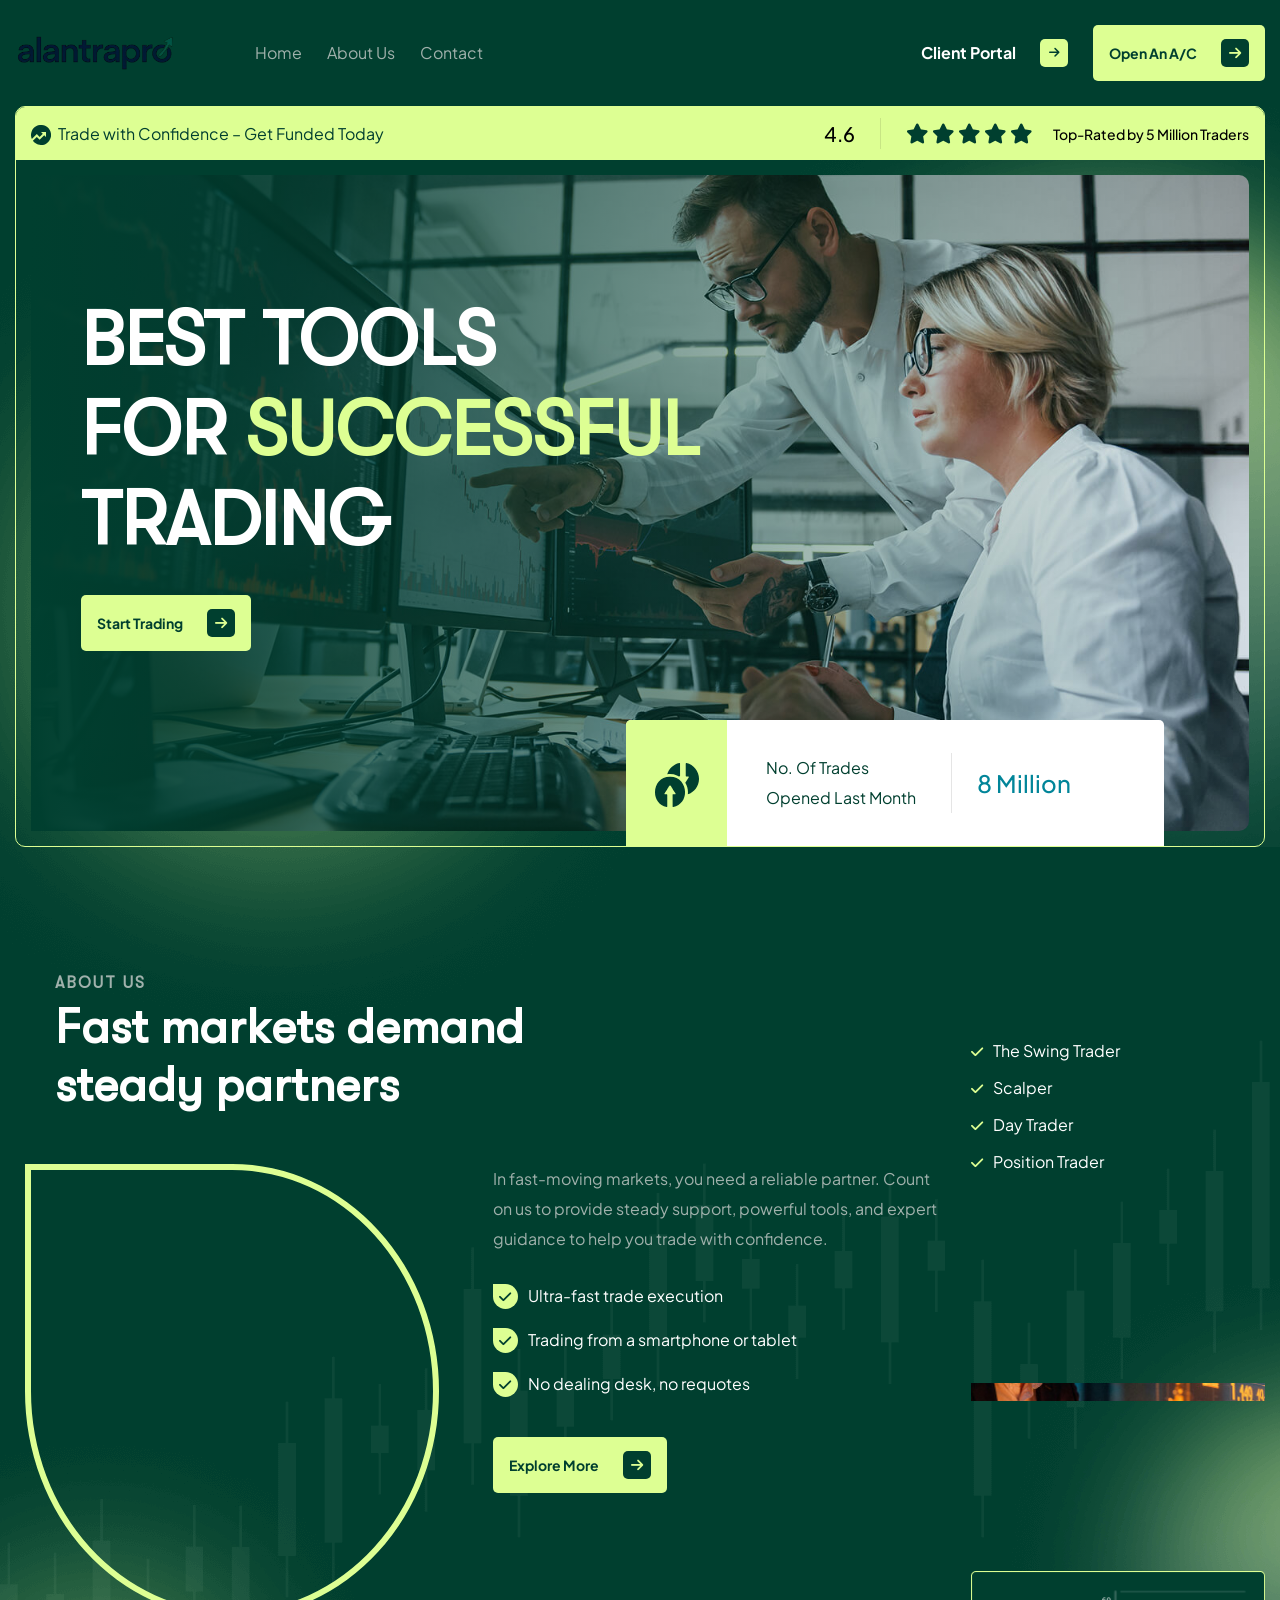
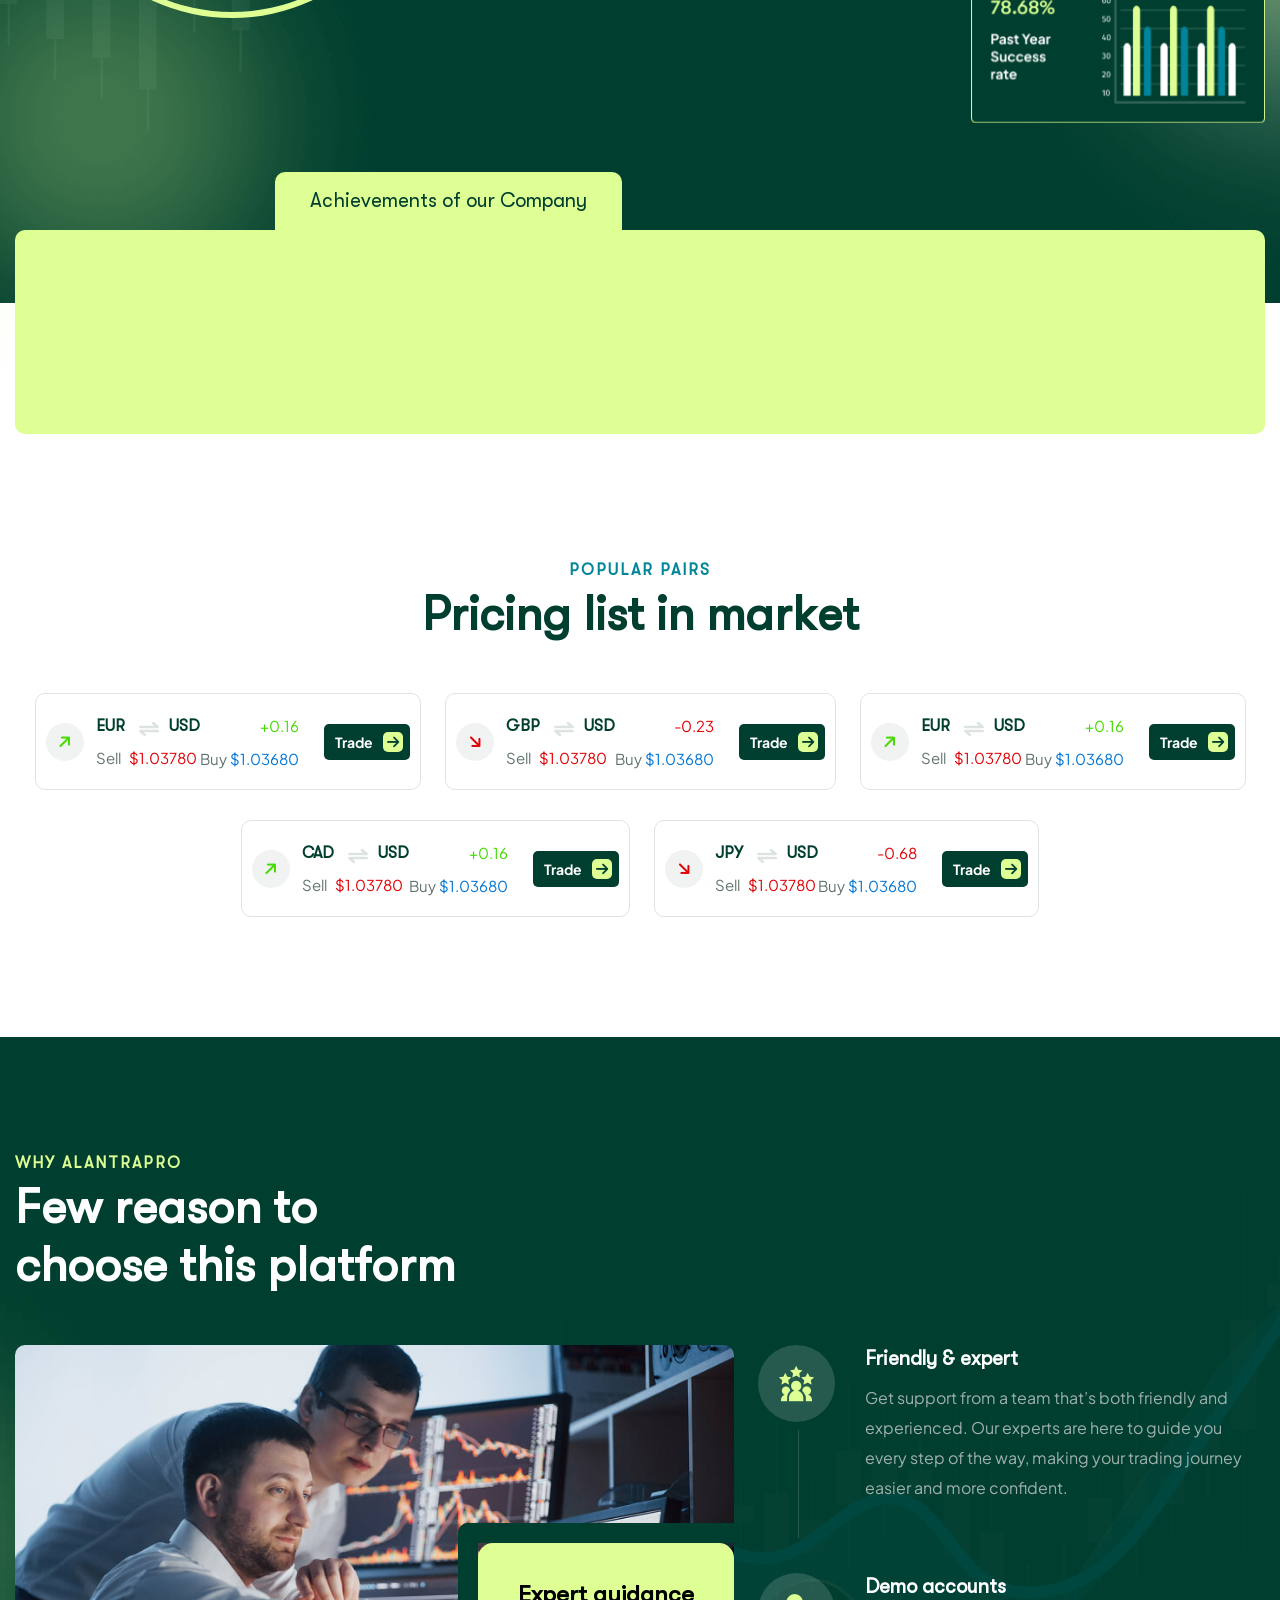
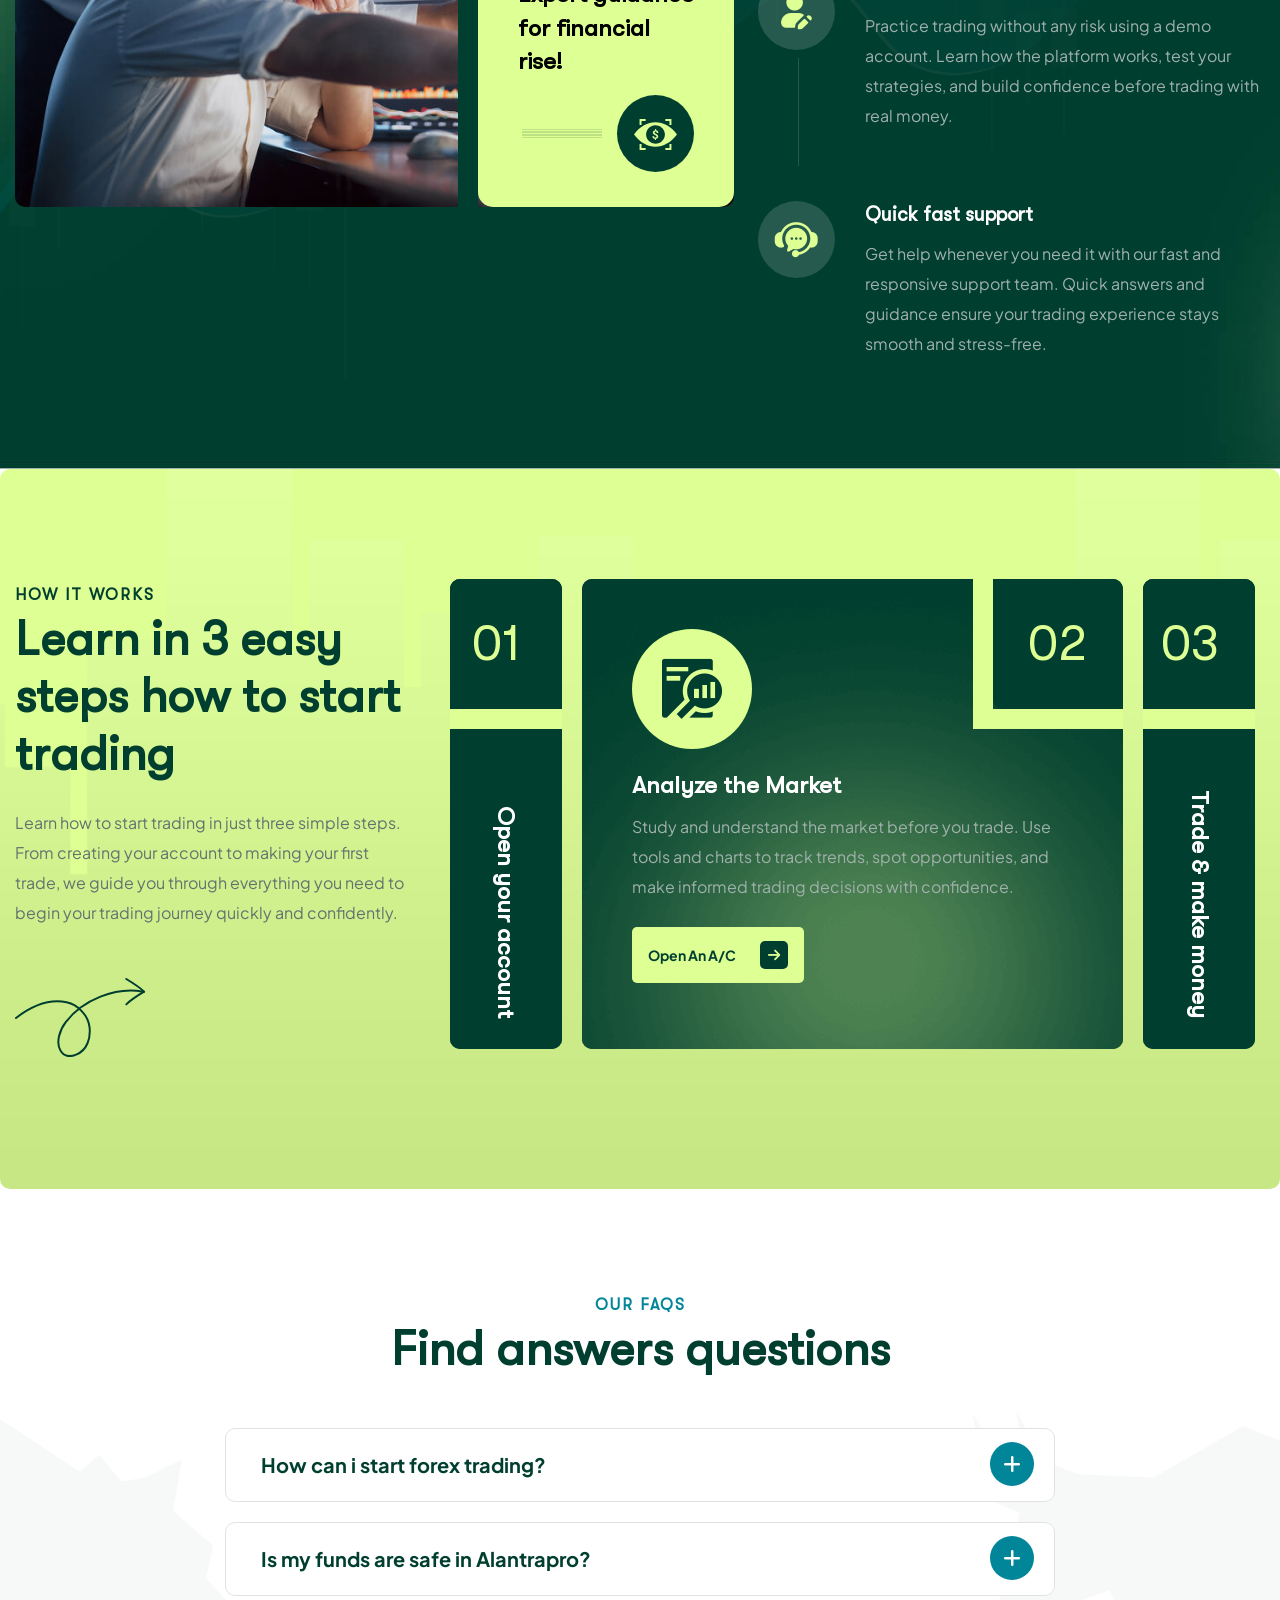
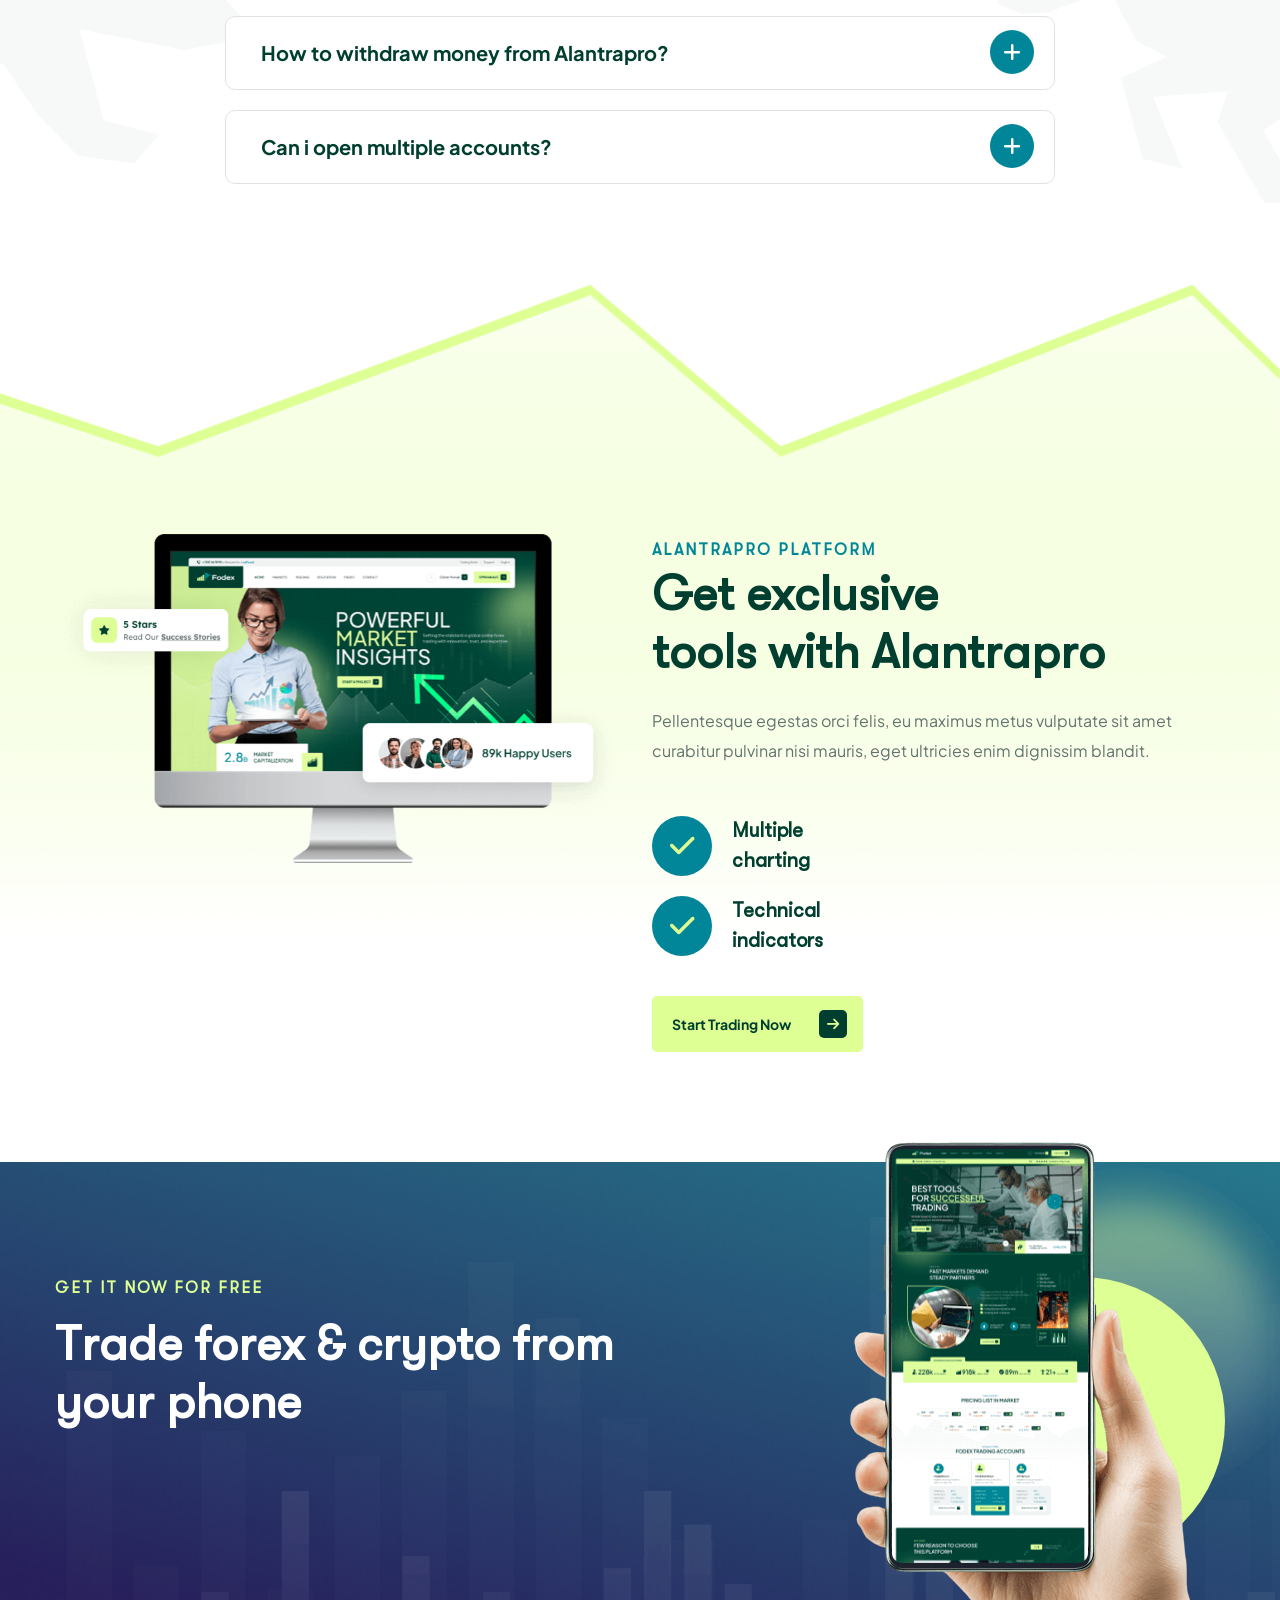
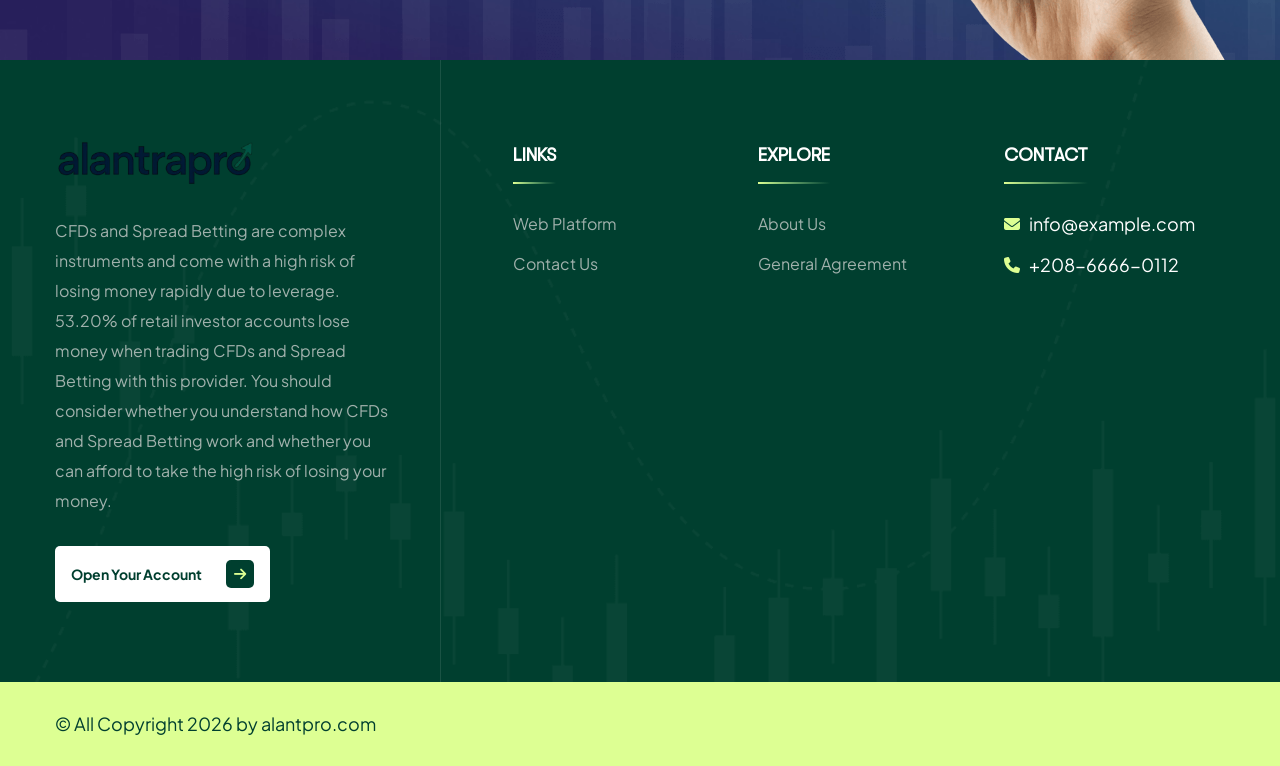
==== commit 18c69abc: "Add logo" ====
--- a/index.html
+++ b/index.html
@@ -5,8 +5,8 @@
     <title>Home</title>
     <link href="css/bootstrap.min.css" rel="stylesheet">
     <link href="css/style.css" rel="stylesheet">
-    <link rel="shortcut icon" href="images/favicon.png?v=1" type="image/x-icon">
-    <link rel="icon" href="images/favicon.png?v=1" type="image/x-icon">
+    <link rel="shortcut icon" href="images/favicon.ico" type="image/x-icon">
+    <link rel="icon" href="images/favicon.ico" type="image/x-icon">
     <meta http-equiv="X-UA-Compatible" content="IE=edge">
     <meta name="viewport" content="width=device-width, initial-scale=1.0, maximum-scale=1.0, user-scalable=0">
 </head>
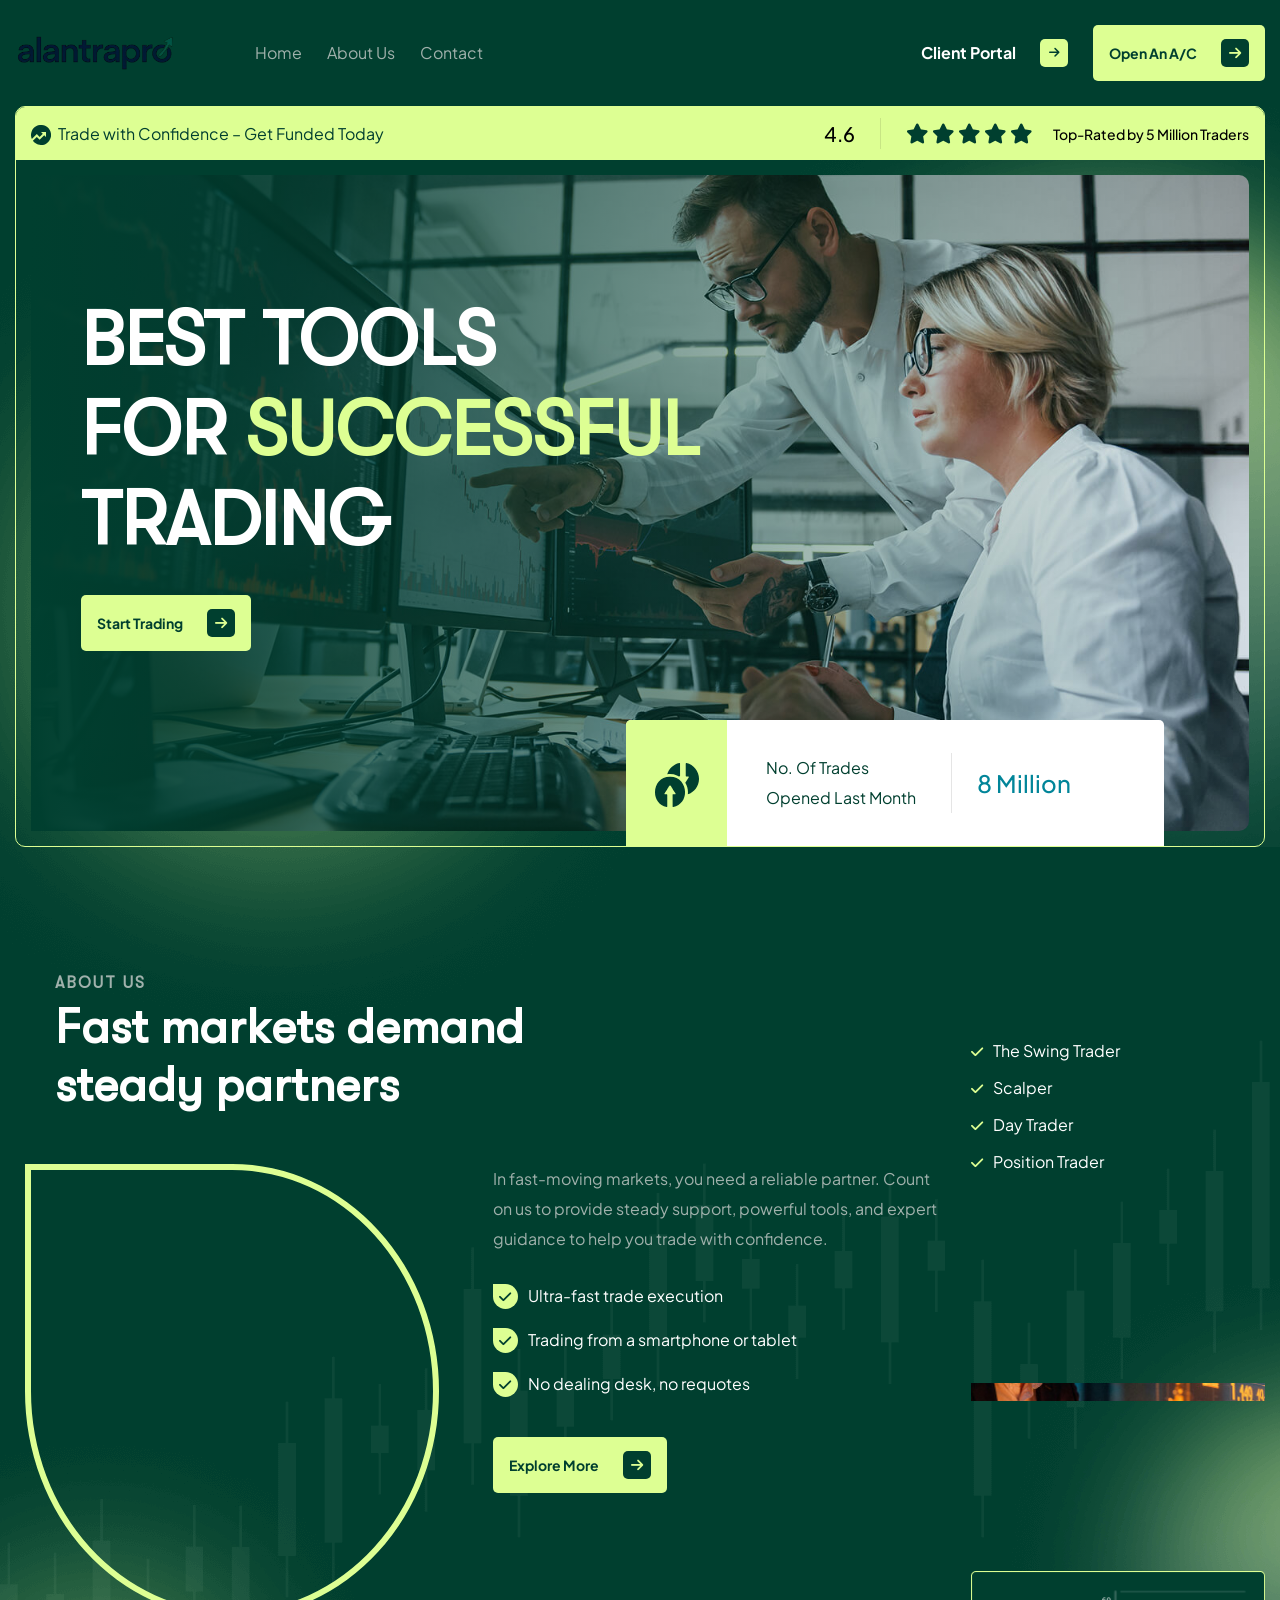
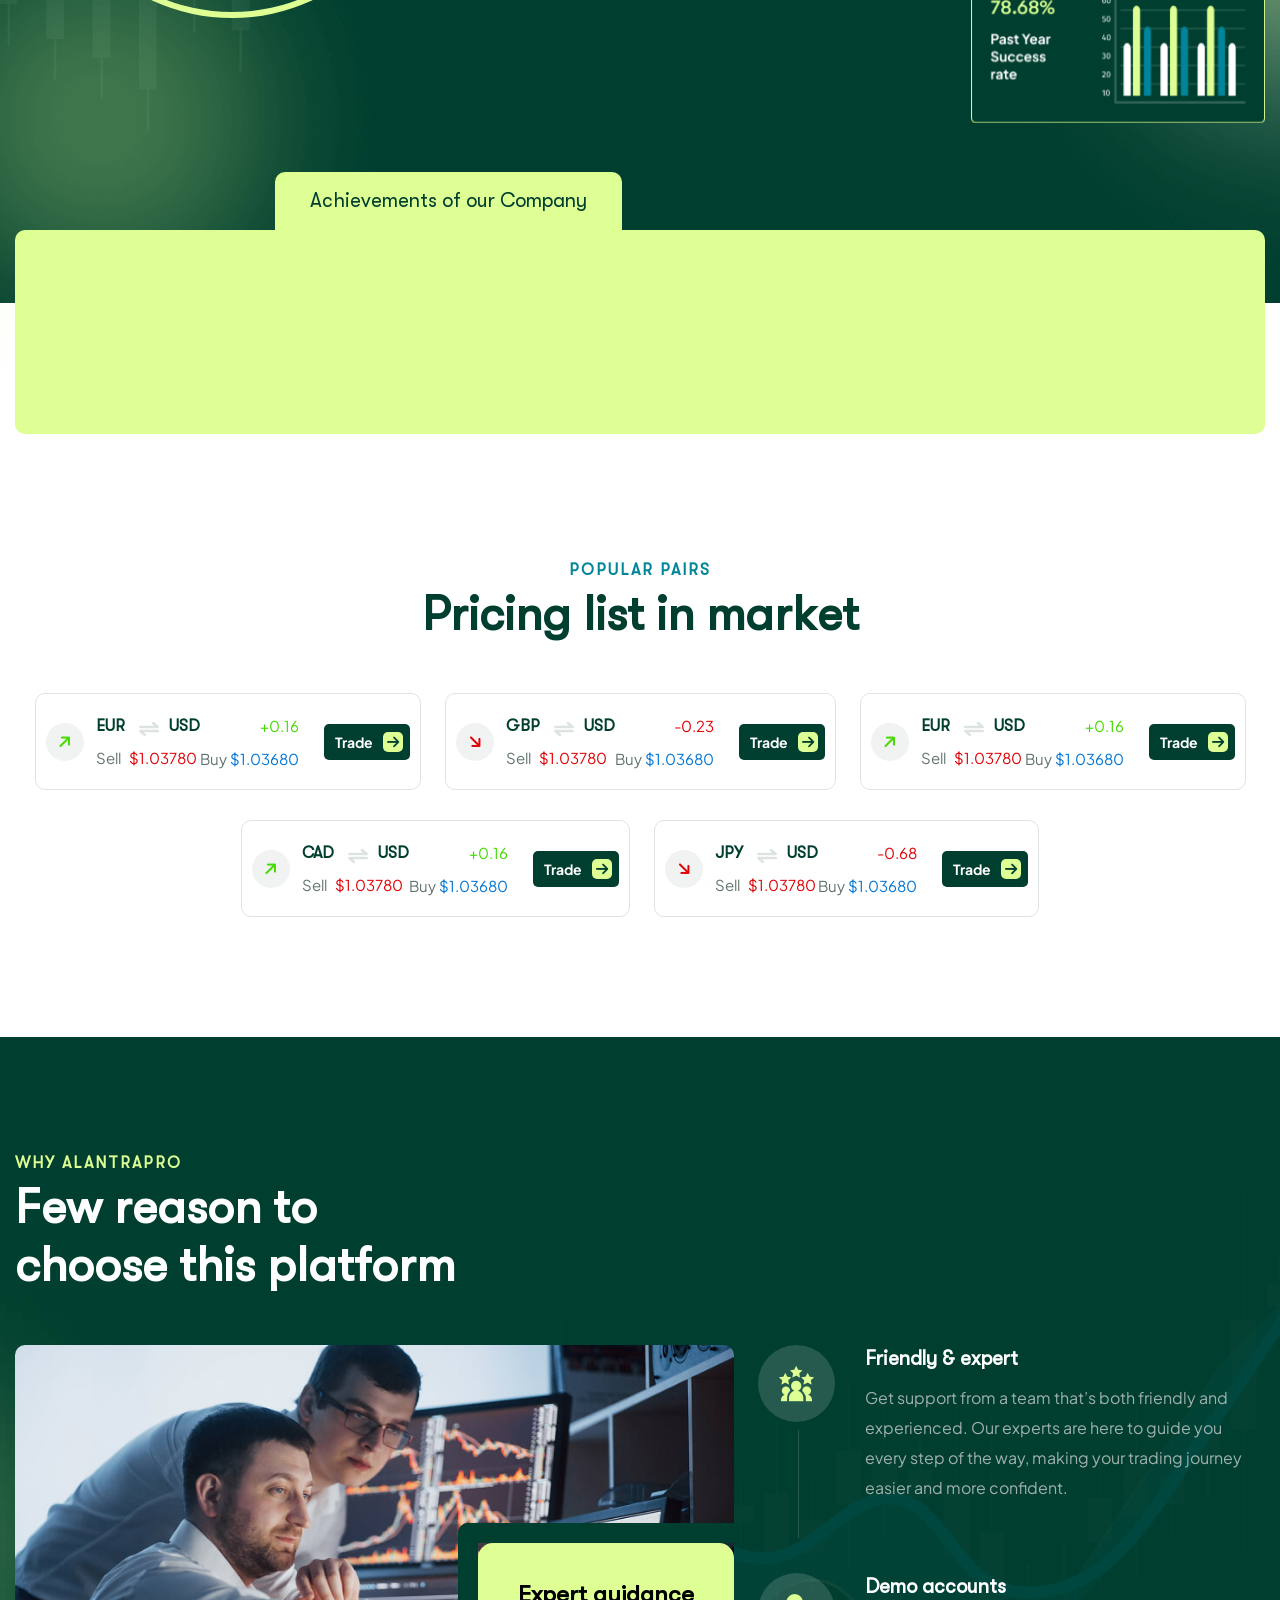
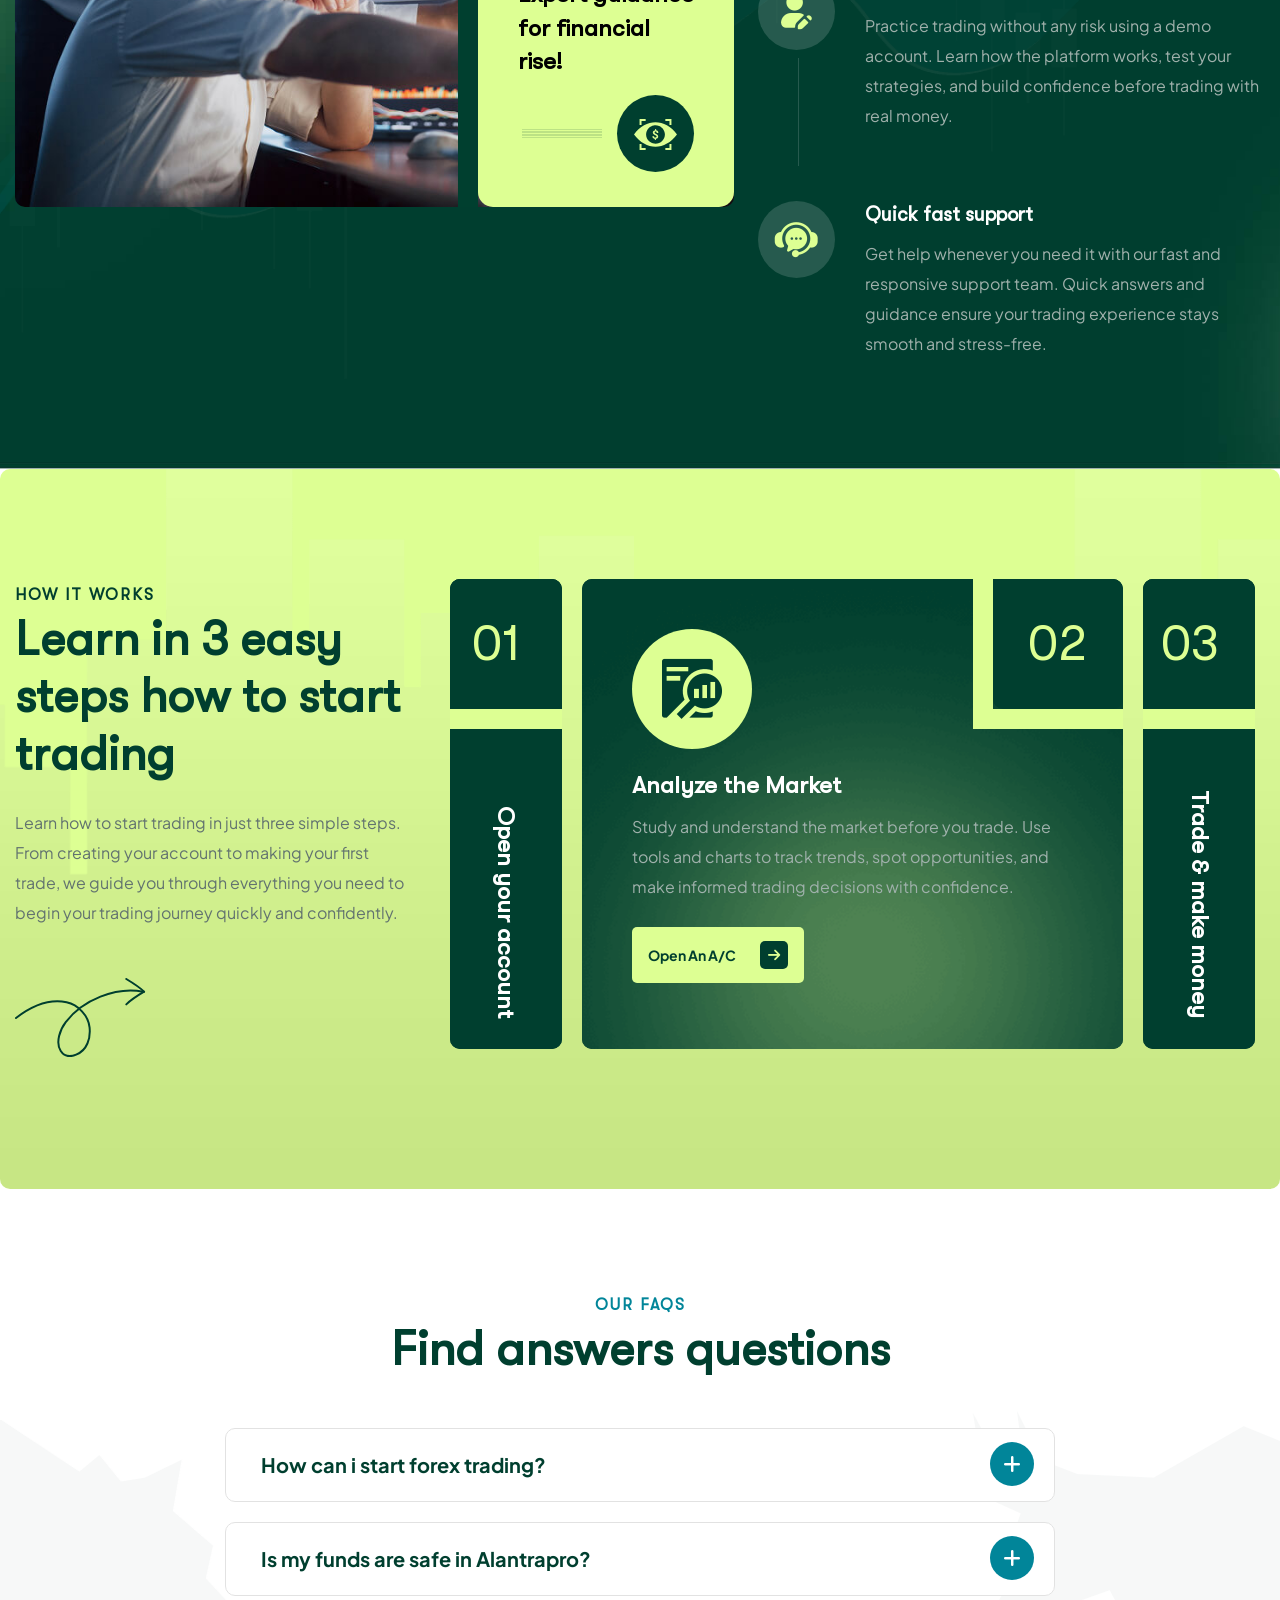
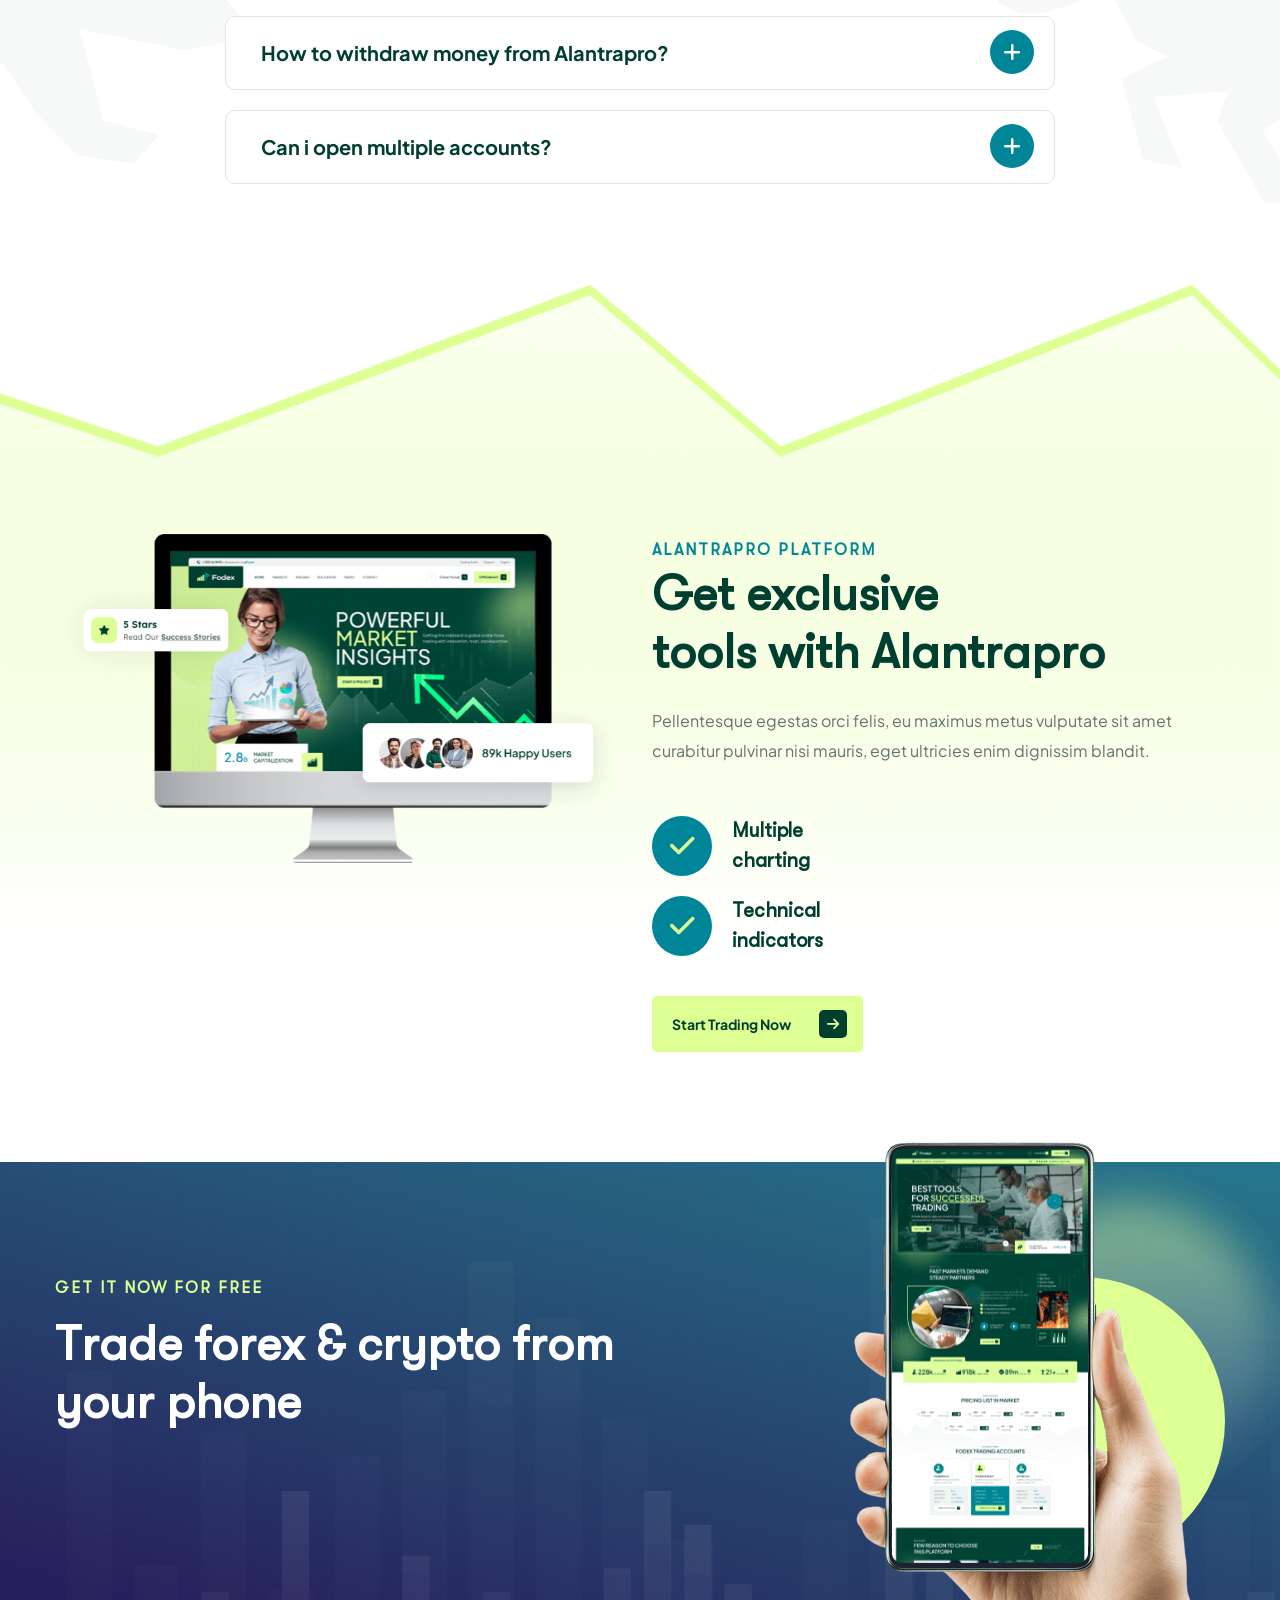
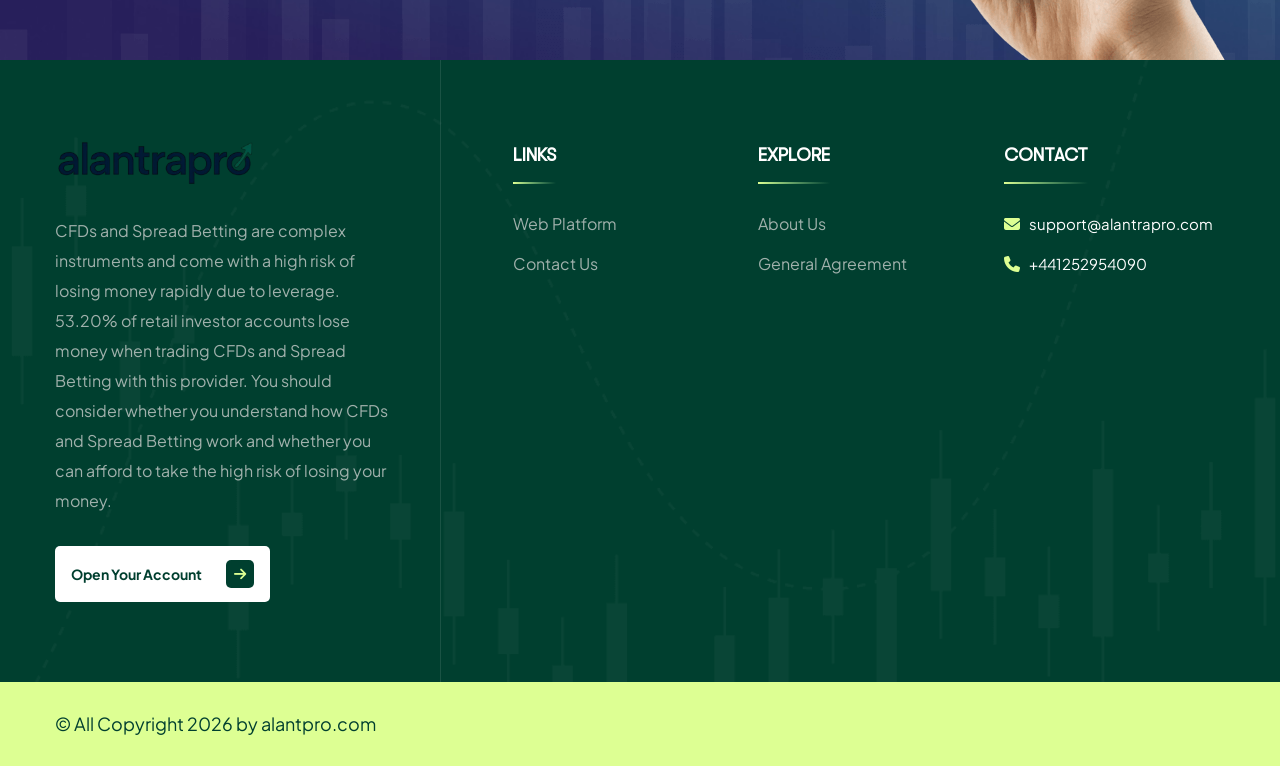
==== commit a1ed6865: "Add general agreement" ====
--- a/index.html
+++ b/index.html
@@ -941,7 +941,7 @@
                                             <h6 class="footer-title">Links</h6>
                                             <ul class="footer-list">
                                                 <li><a href="#">Web Platform</a></li>
-                                                <li><a href="#">Contact Us</a></li>
+                                                <li><a href="./contact.html">Contact Us</a></li>
                                             </ul>
                                         </div>
                                     </div>
@@ -952,8 +952,8 @@
                                         <div class="footer-widget links-widget">
                                             <h6 class="footer-title">Explore</h6>
                                             <ul class="footer-list">
-                                                <li><a href="#">About Us</a></li>
-                                                <li><a href="#">General Agreement</a></li>
+                                                <li><a href="./about.html">About Us</a></li>
+                                                <li><a href="./Agreement_AlantraPro.pdf">General Agreement</a></li>
                                             </ul>
                                         </div>
                                     </div>
@@ -964,8 +964,18 @@
                                         <div class="footer-widget links-widget">
                                             <h6 class="footer-title">contact</h6>
                                             <ul class="footer-contact_list">
-                                                <li><i class="fa fa-envelope"></i><a href="#"> info@example.com</a></li>
-                                                <li><i class="fa fa-phone"></i><a href="#"> +208-6666-0112</a></li>
+                                                <li>
+                                                    <i class="fa fa-envelope"></i>
+                                                    <a href="mailto:support@alantrapro.co" style="font-size: 15px;">
+                                                        support@alantrapro.com
+                                                    </a>
+                                                </li>
+                                                <li>
+                                                    <i class="fa fa-phone"></i>
+                                                    <a href="tel:+441252954090" style="font-size: 15px;">
+                                                        +441252954090
+                                                    </a>
+                                                </li>
                                             </ul>
                                         </div>
                                     </div>
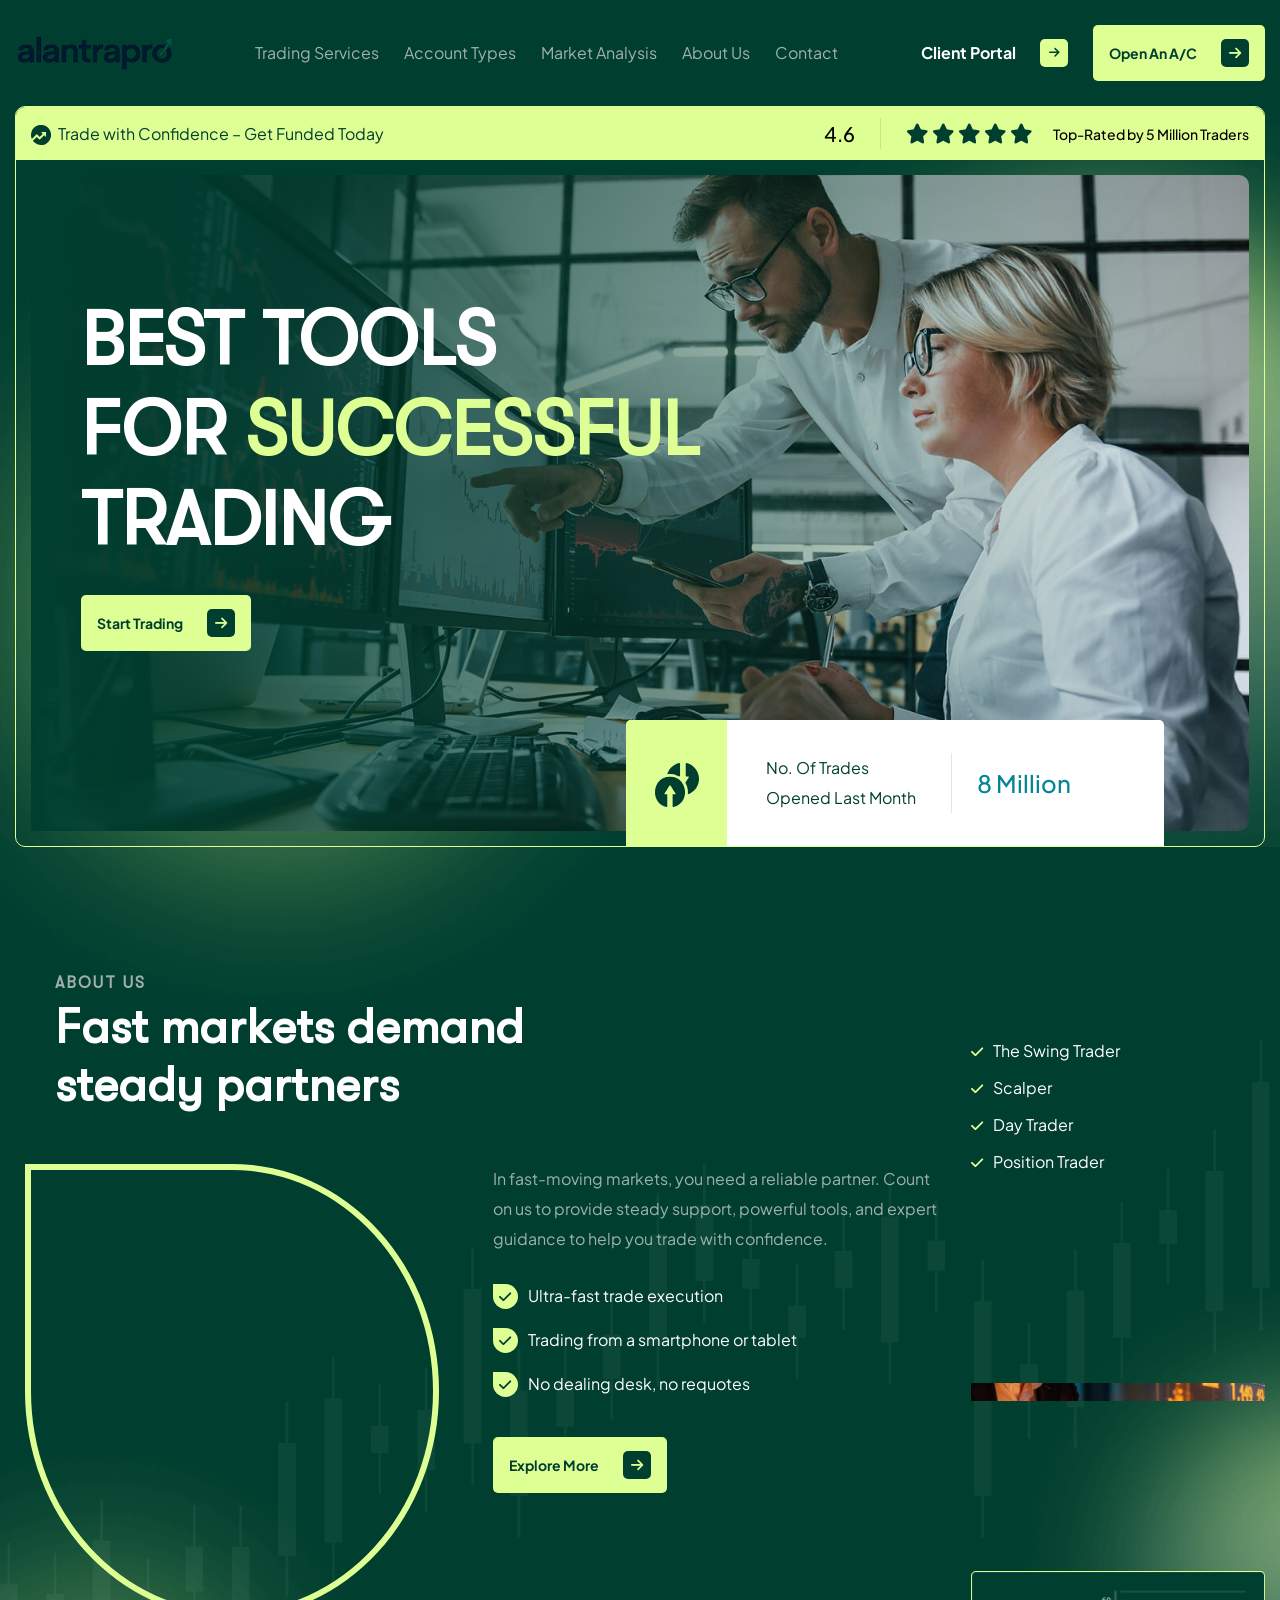
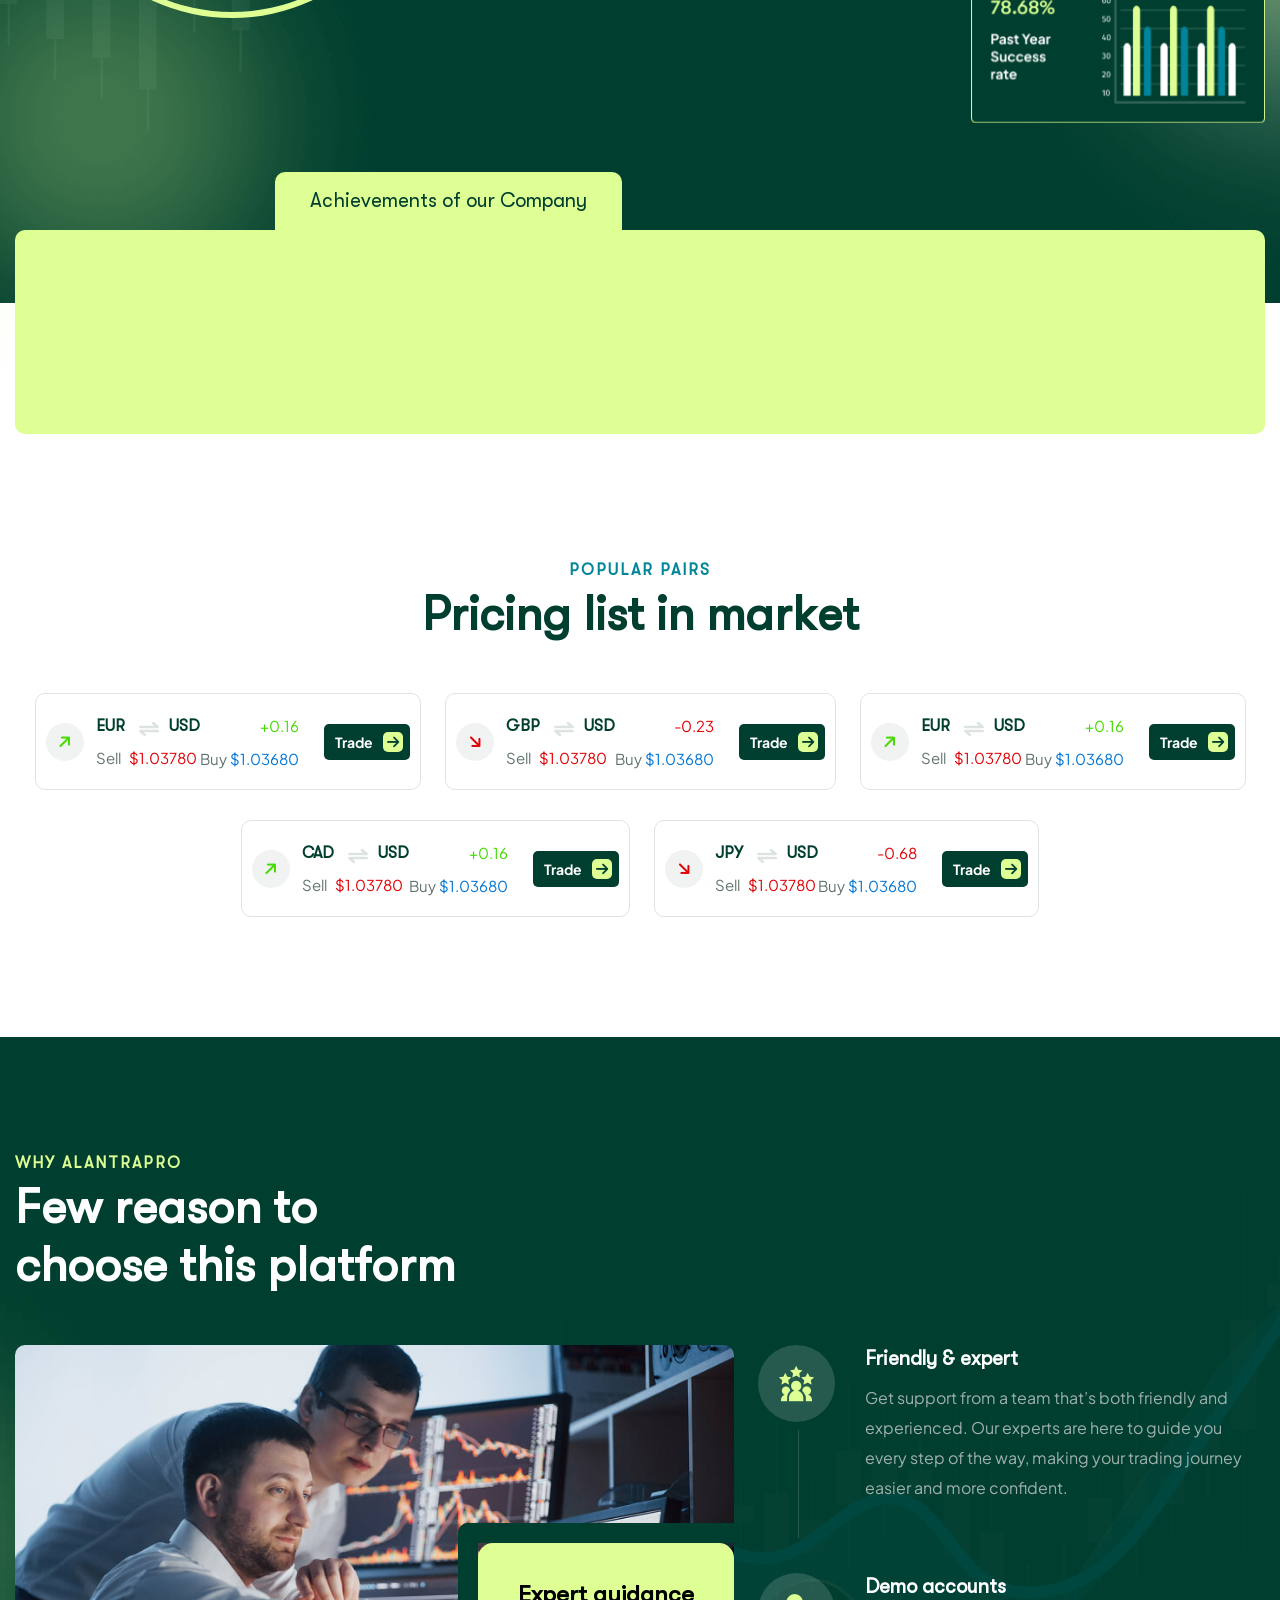
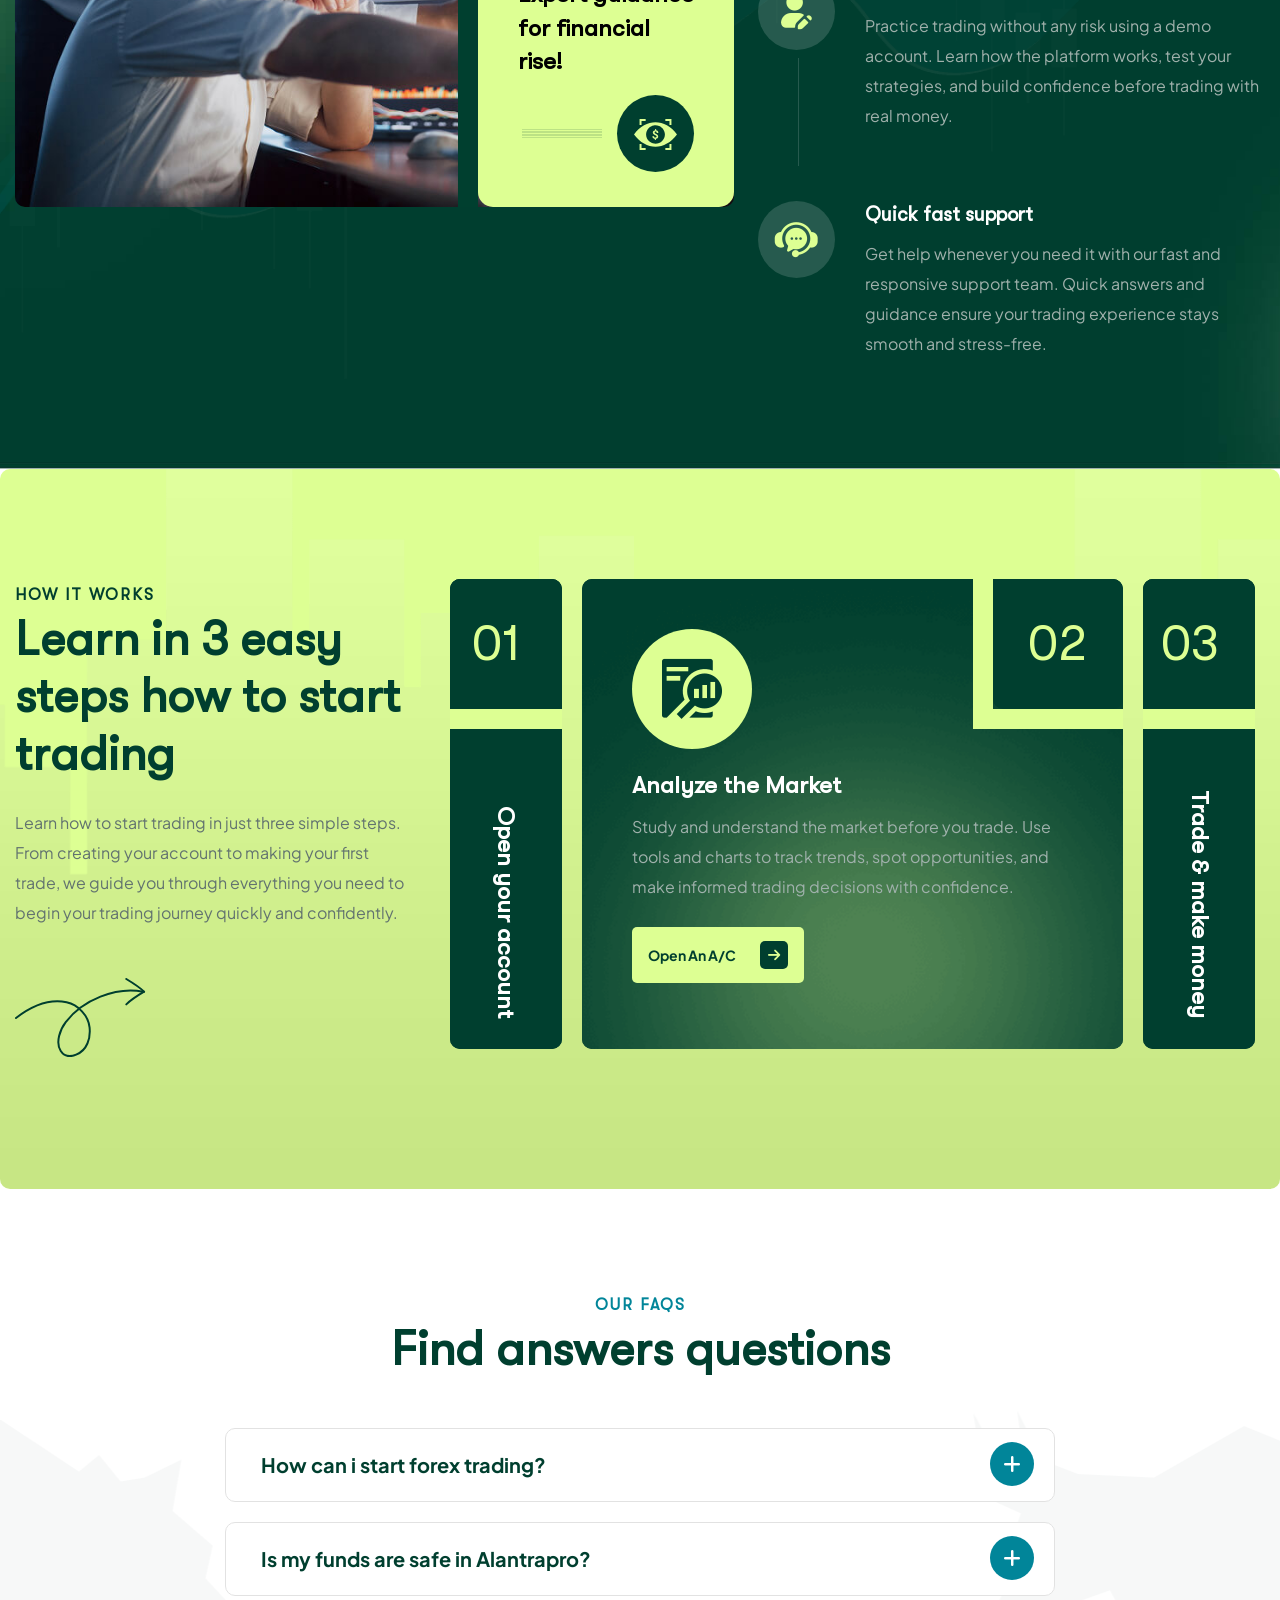
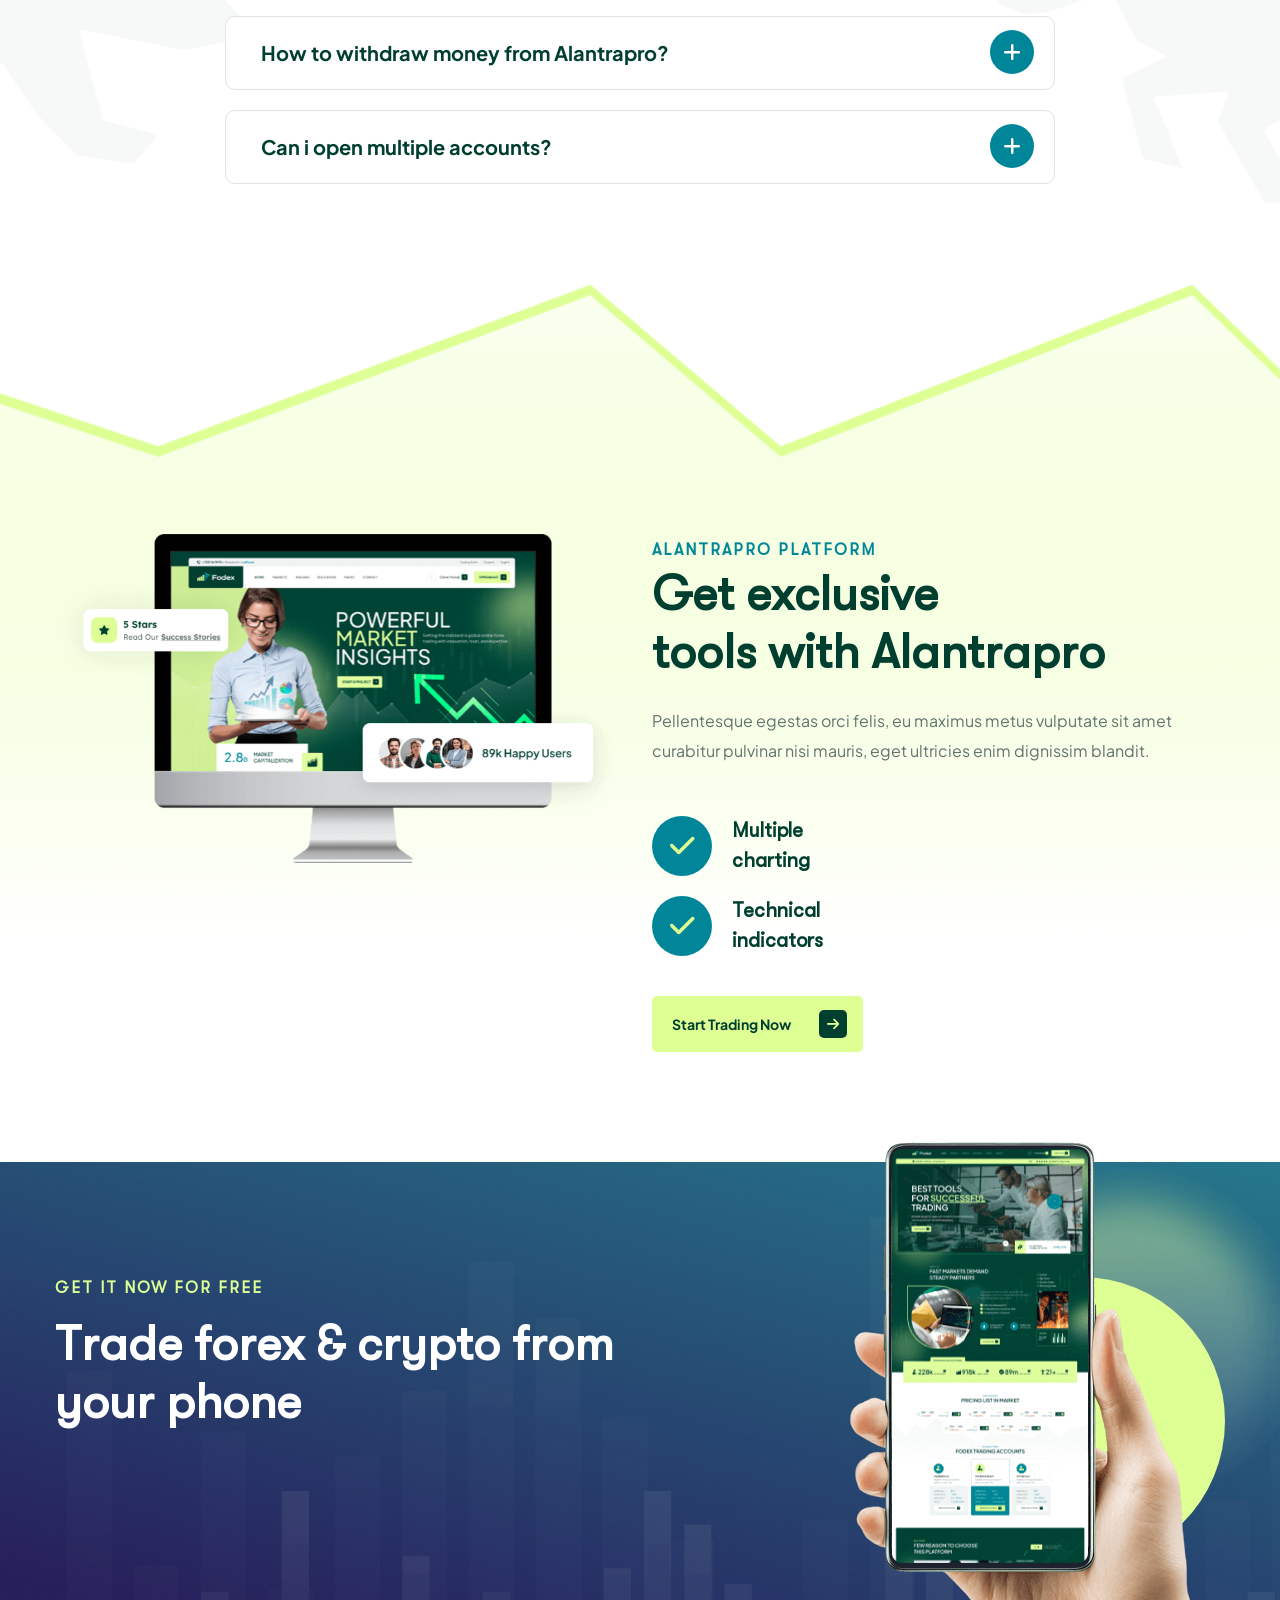
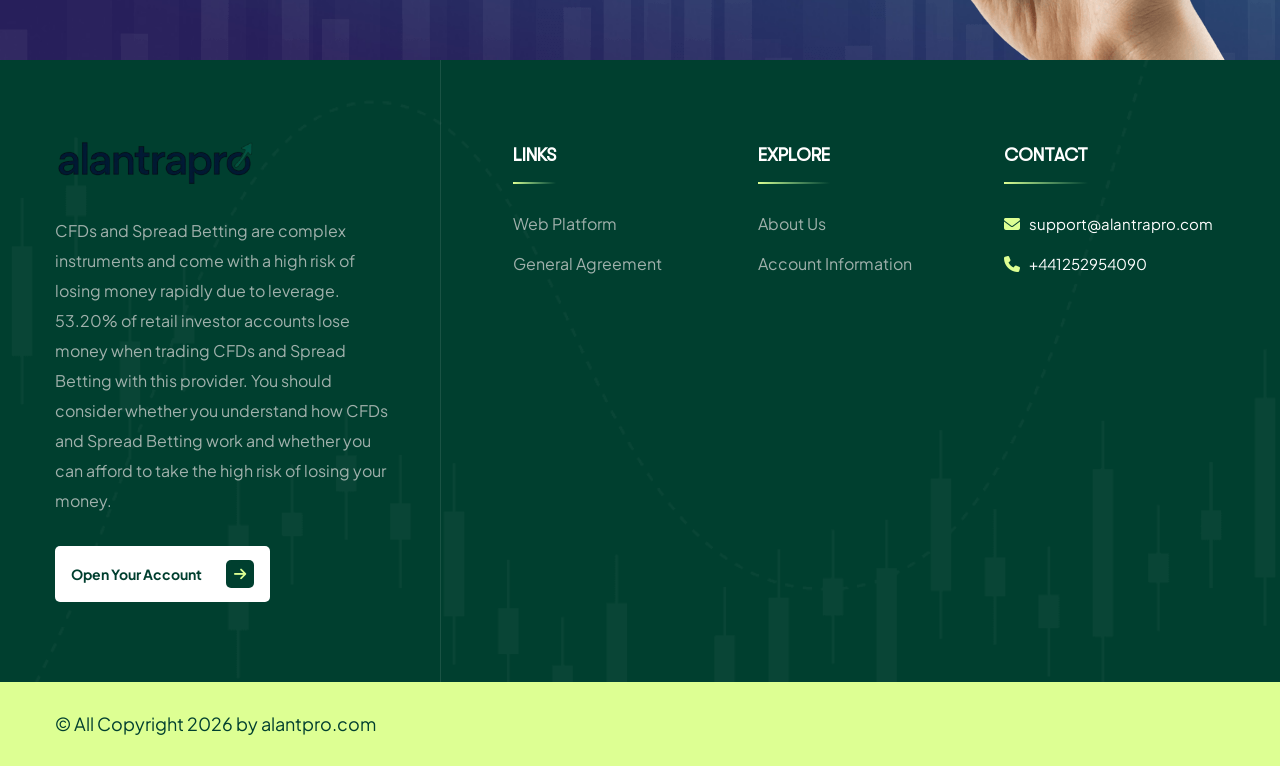
==== commit 1b7ef8da: "Add few pages" ====
--- a/index.html
+++ b/index.html
@@ -29,7 +29,31 @@
                     <div class="nav-outer">
                         <nav class="nav main-menu">
                             <ul class="navigation">
-                                <li><a href="index.html">Home</a></li>
+                                <li class="dropdown">
+                                    <a href="#">Trading Services</a>
+                                    <ul>
+                                        <li><a href="stocks.html">Stocks</a></li>
+                                        <li><a href="forex.html">Forex</a></li>
+                                        <li><a href="cfds.html">CFDs</a></li>
+                                    </ul>
+                                    <div class="dropdown-btn"><i class="fa fa-angle-down"></i></div>
+                                </li>
+                                <li class="dropdown">
+                                    <a href="#">Account Types</a>
+                                    <ul>
+                                        <li><a href="account-information.html">Account Information</a></li>
+                                        <li><a href="spreads.html">Spreads</a></li>
+                                    </ul>
+                                    <div class="dropdown-btn"><i class="fa fa-angle-down"></i></div>
+                                </li>
+                                <li class="dropdown">
+                                    <a href="#">Market Analysis</a>
+                                    <ul>
+                                        <li><a href="price-tables.html">Price Tables</a></li>
+                                        <li><a href="market-calendar.html">Market Calendar</a></li>
+                                    </ul>
+                                    <div class="dropdown-btn"><i class="fa fa-angle-down"></i></div>
+                                </li>
                                 <li><a href="about.html">About Us</a></li>
                                 <li><a href="contact.html">Contact</a></li>
                             </ul>
@@ -62,10 +86,10 @@
         <!-- Mobile Menu  -->
         <div class="mobile-menu">
             <div class="menu-backdrop"></div>
-            <!--Here Menu Will Come Automatically Via Javascript / Same Menu as in Header-->
             <nav class="menu-box">
                 <div class="upper-box">
-                    <div class="nav-logo"><a href="index.html"><img src="images/logo.png?v=2" alt="" title=""></a>
+                    <div class="nav-logo">
+                        <a href="index.html"><img src="images/logo.png?v=2" alt="" title=""></a>
                     </div>
                     <div class="close-btn"><i class="icon fa fa-times"></i></div>
                 </div>
@@ -76,30 +100,37 @@
                     <li>
                         <i class="icon lnr-icon-phone-handset"></i>
                         <span class="title">Call Now</span>
-                        <div class="text"><a href="tel:+92880098670">+92 (8800) - 98670</a></div>
+                        <div class="text"><a href="tel:+441252954090">+441252954090</a></div>
                     </li>
                     <li>
                         <i class="icon lnr-icon-envelope1"></i>
                         <span class="title">Send Email</span>
-                        <div class="text"><a href="mailto:help@company.com">help@company.com</a></div>
+                        <div class="text"><a href="mailto:support@alantrapro.com">support@alantrapro.com</a></div>
                     </li>
                     <li>
                         <i class="icon lnr-icon-map-marker"></i>
                         <span class="title">Address</span>
-                        <div class="text">66 Broklyant, New York India 3269</div>
+                        <div class="text">Alantra, 5th Floor 1 Le Pole Square, Ship Street Great Dublin, DO8E6PD
+                            Ireland
+                        </div>
+                        <hr/>
+                        <div class="text">Alantra, 5th Floor 1 Le Pole Square, Ship Street Great Dublin, DO8E6PD
+                            Ireland
+                        </div>
                     </li>
                 </ul>
             </nav>
-        </div
-        ><!-- End Mobile Menu -->
+        </div>
+        <!-- End Mobile Menu -->
 
         <!-- Sticky Header  -->
         <div class="sticky-header">
             <div class="auto-container">
                 <div class="inner-container">
-                    <!--Logo-->
                     <div class="logo" style="max-width: 160px;">
-                        <a href="index.html" title=""><img src="images/logo.png?v=2" alt="" title=""></a>
+                        <a href="index.html" title="">
+                            <img src="images/logo.png?v=2" alt="" title="">
+                        </a>
                     </div>
                     <!--Right Col-->
                     <div class="nav-outer">
@@ -902,12 +933,9 @@
     <footer class="main-footer">
         <div class="main-footer_pattern bg" style="background-image:url(images/background/footer-bg.png)"></div>
         <div class="auto-container">
-            <!-- Widgets Section -->
             <div class="widgets-section">
                 <div class="row clearfix">
-                    <!-- Big Column -->
                     <div class="big-column col-lg-4">
-                        <!-- Footer Column -->
                         <div class="footer_column">
                             <div class="footer-widget logo-widget">
                                 <div class="footer-logo" style="max-width: 200px;">
@@ -930,7 +958,6 @@
                             </div>
                         </div>
                     </div>
-                    <!-- Big Column -->
                     <div class="big-column col-lg-8">
                         <div class="inner-column">
                             <div class="row clearfix">
@@ -941,7 +968,7 @@
                                             <h6 class="footer-title">Links</h6>
                                             <ul class="footer-list">
                                                 <li><a href="#">Web Platform</a></li>
-                                                <li><a href="./contact.html">Contact Us</a></li>
+                                                <li><a href="./Agreement_AlantraPro.pdf">General Agreement</a></li>
                                             </ul>
                                         </div>
                                     </div>
@@ -953,7 +980,7 @@
                                             <h6 class="footer-title">Explore</h6>
                                             <ul class="footer-list">
                                                 <li><a href="./about.html">About Us</a></li>
-                                                <li><a href="./Agreement_AlantraPro.pdf">General Agreement</a></li>
+                                                <li><a href="./account-information.html">Account Information</a></li>
                                             </ul>
                                         </div>
                                     </div>
@@ -966,7 +993,7 @@
                                             <ul class="footer-contact_list">
                                                 <li>
                                                     <i class="fa fa-envelope"></i>
-                                                    <a href="mailto:support@alantrapro.co" style="font-size: 15px;">
+                                                    <a href="mailto:support@alantrapro.com" style="font-size: 15px;">
                                                         support@alantrapro.com
                                                     </a>
                                                 </li>
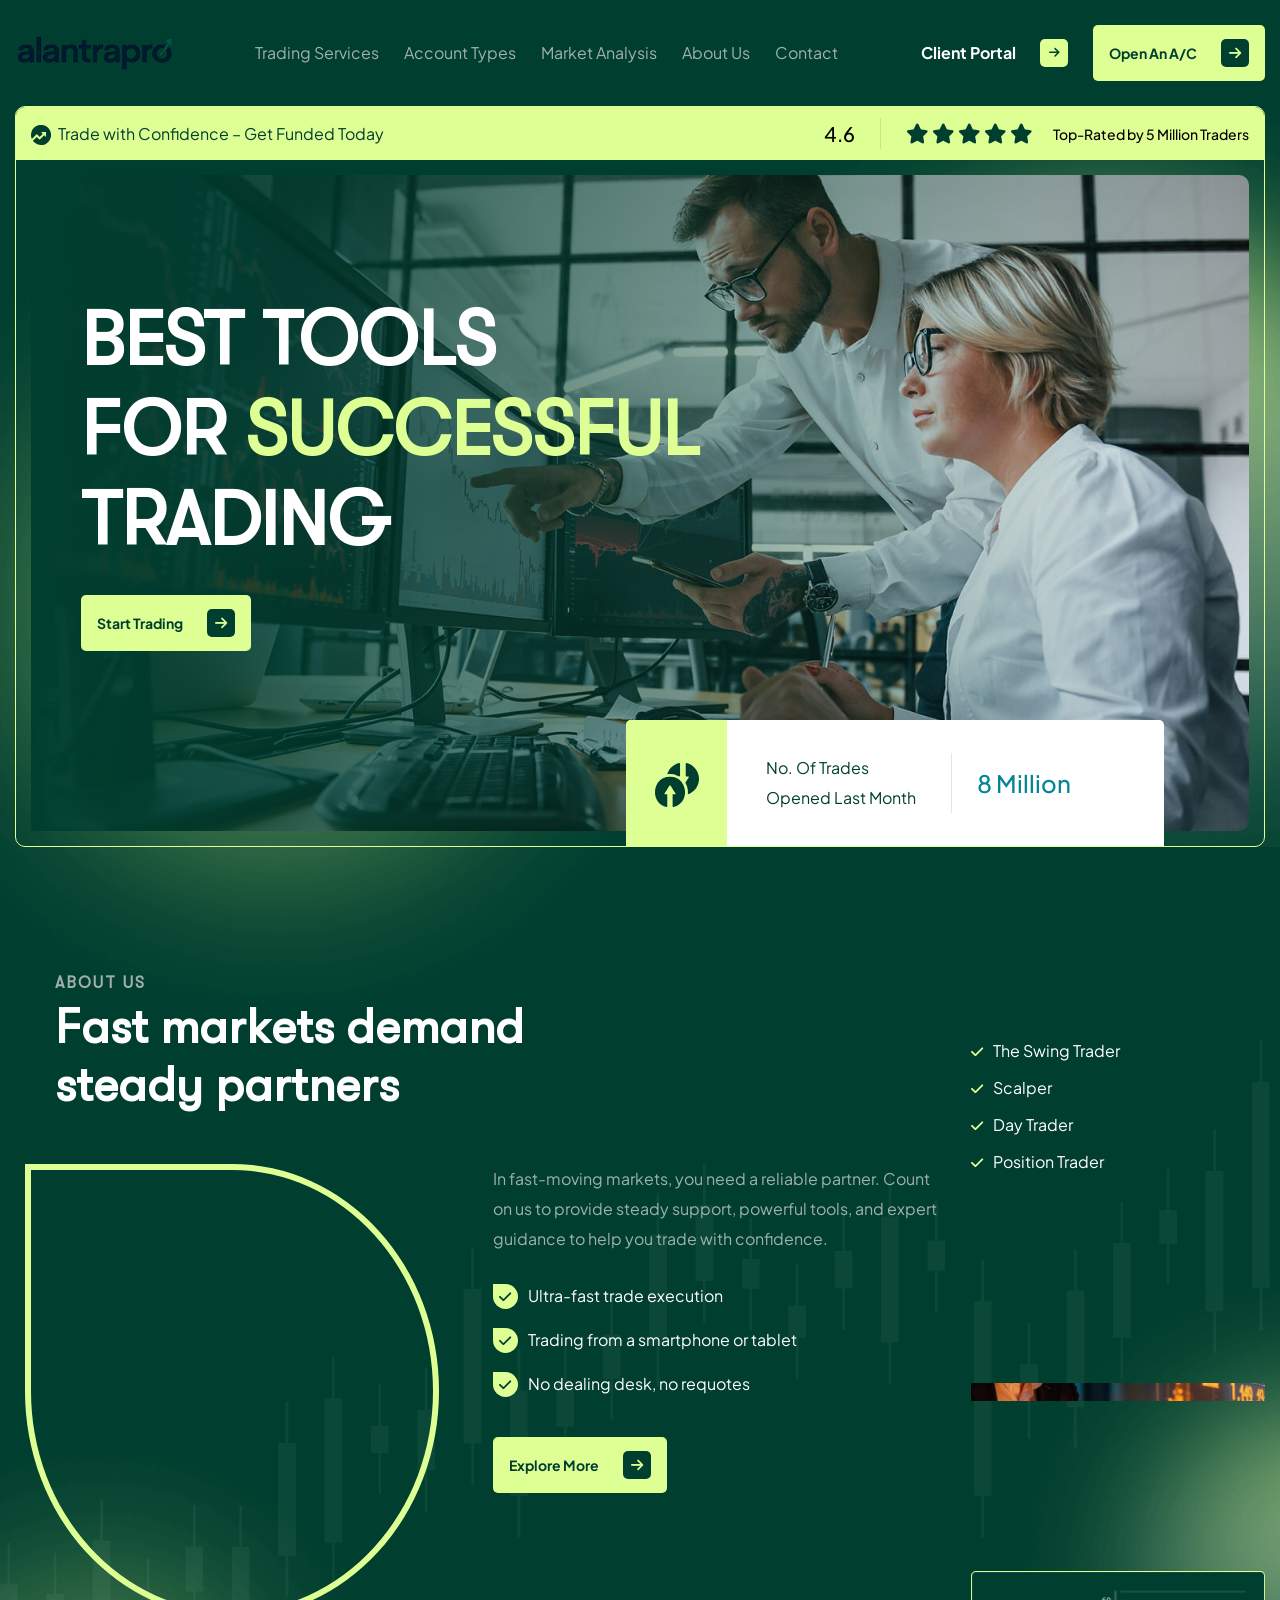
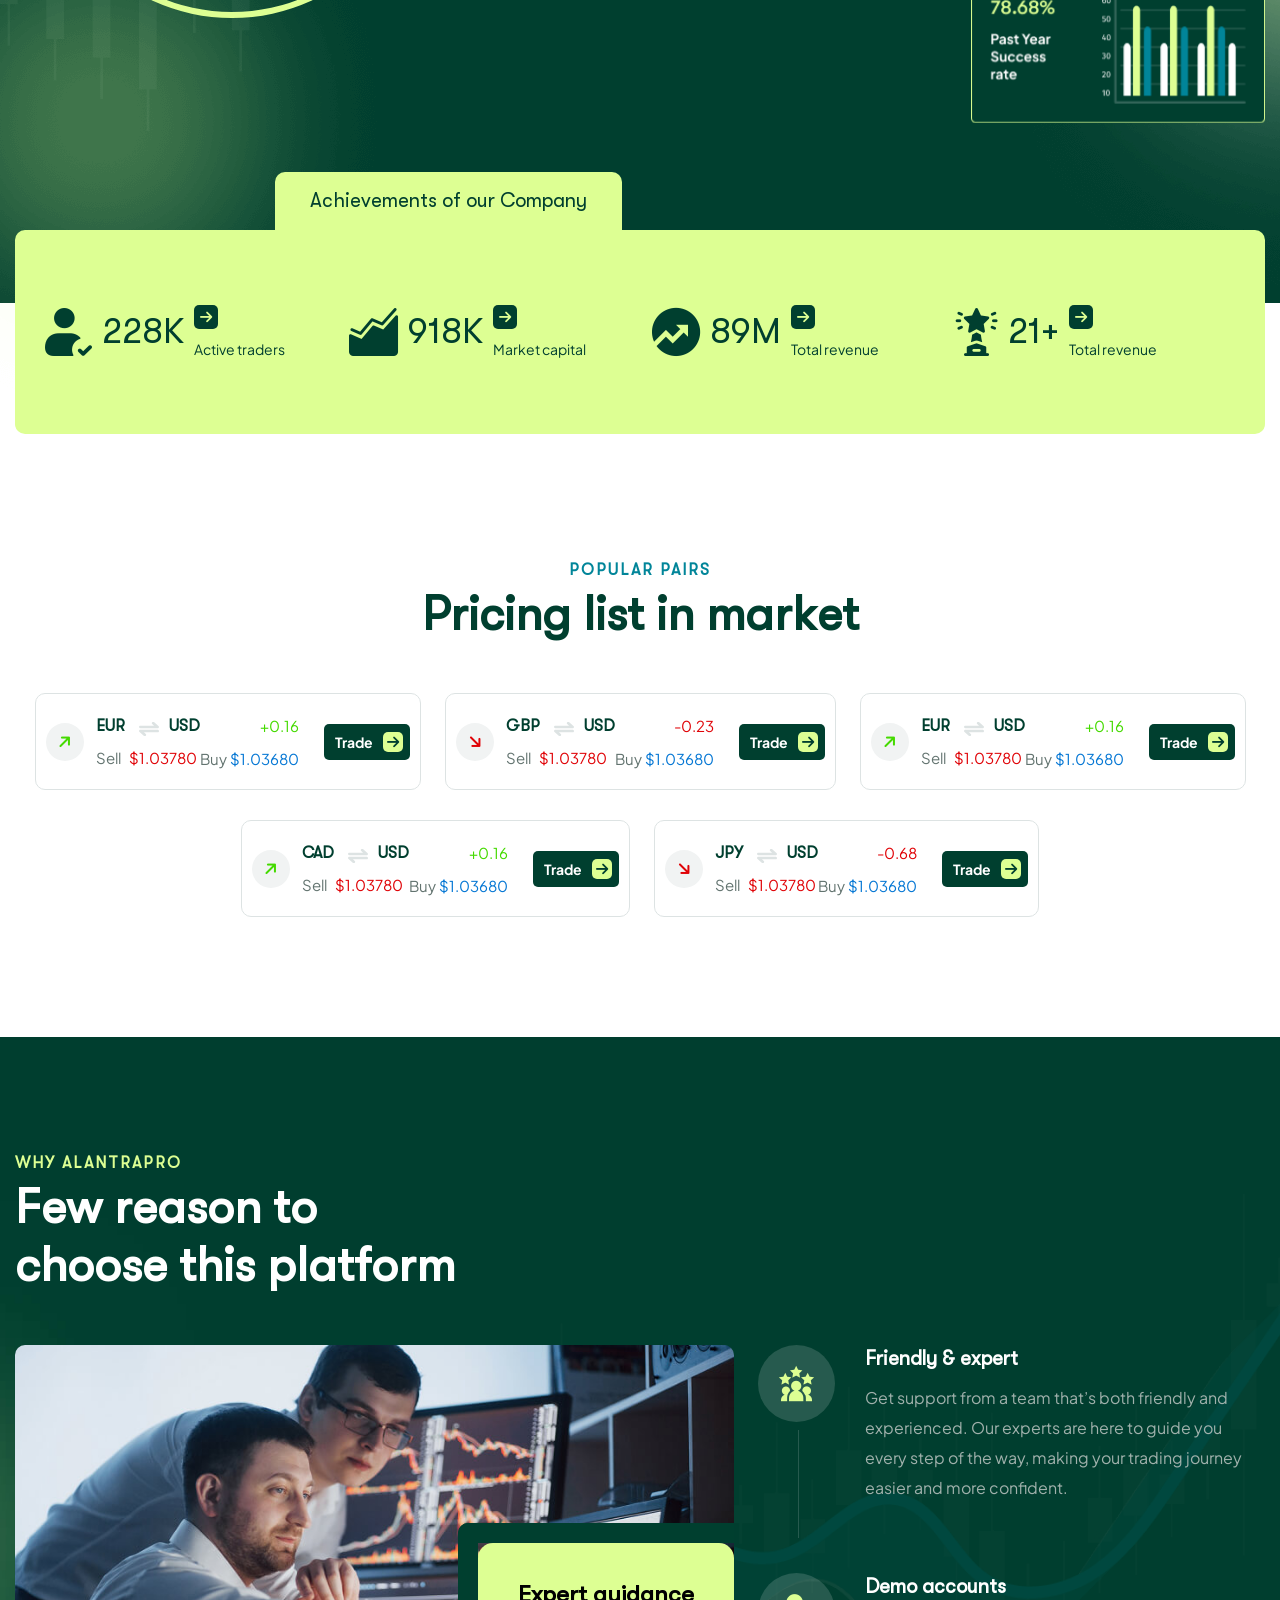
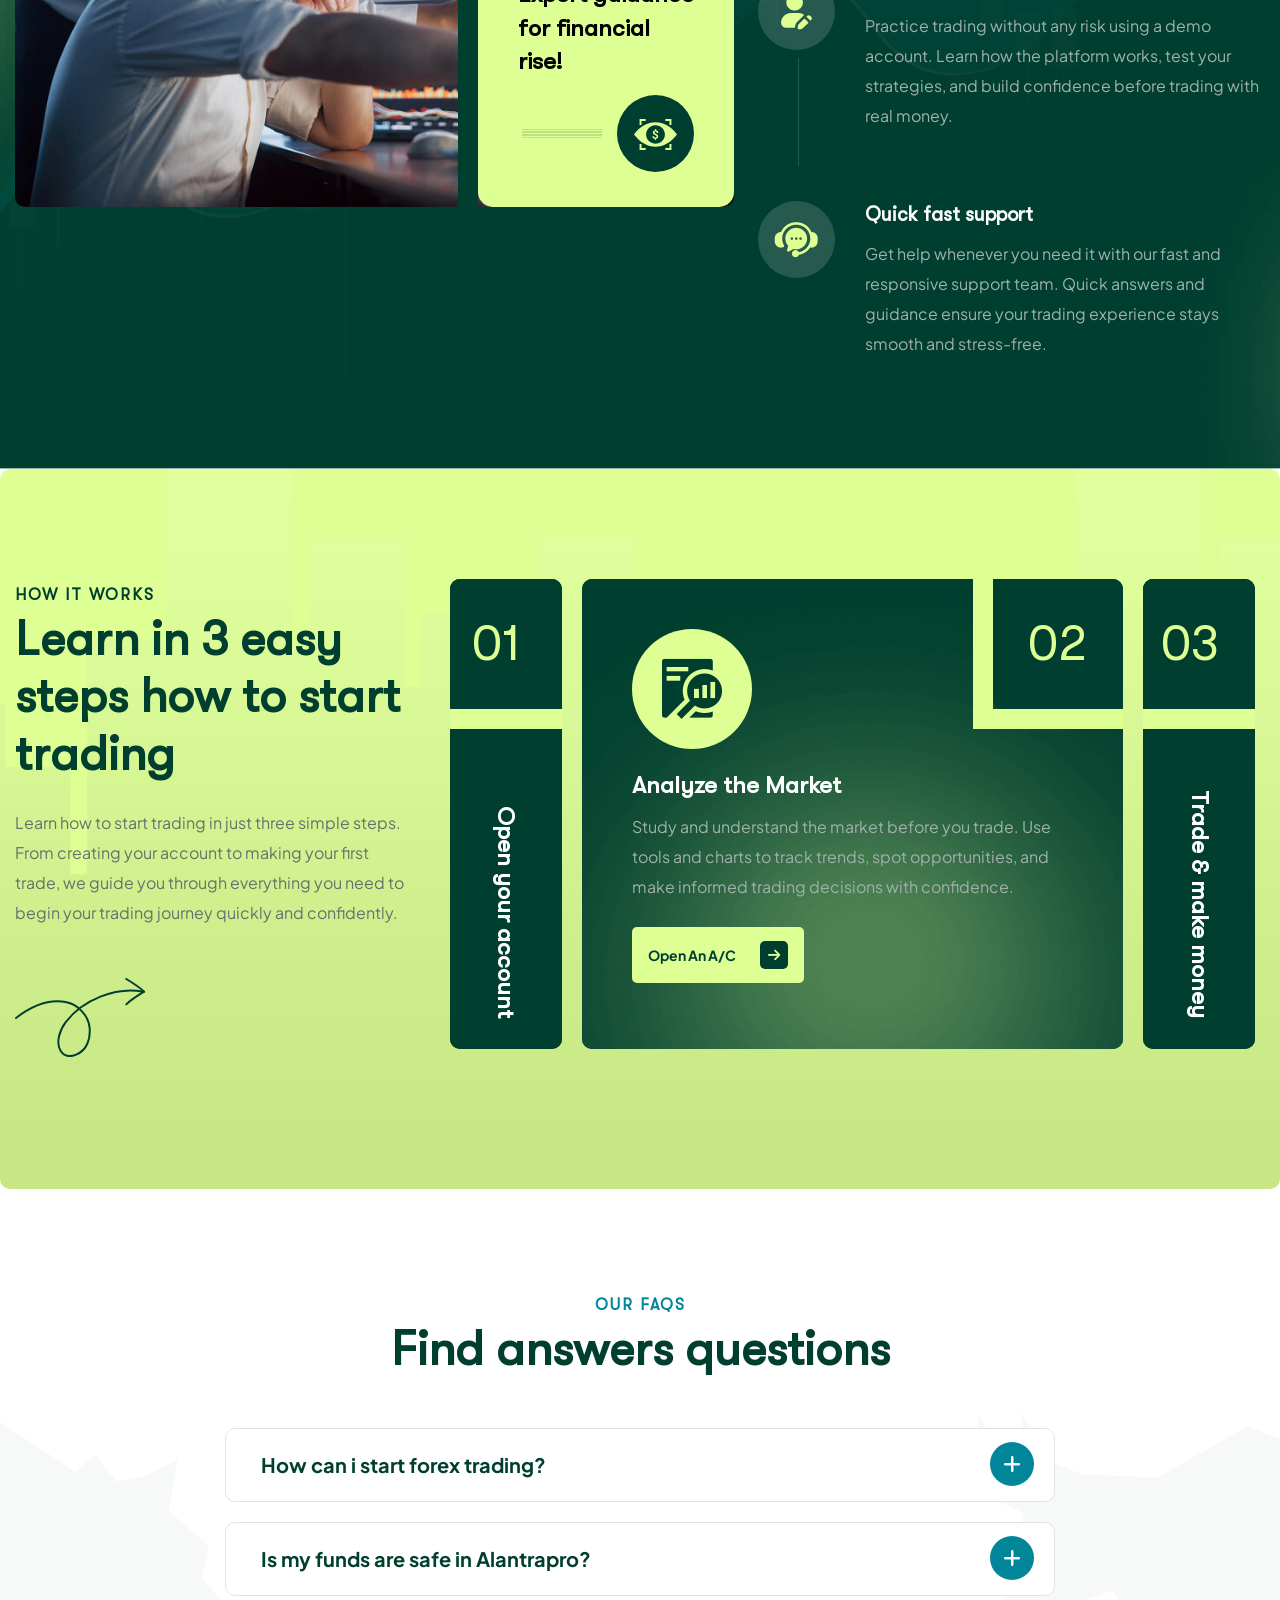
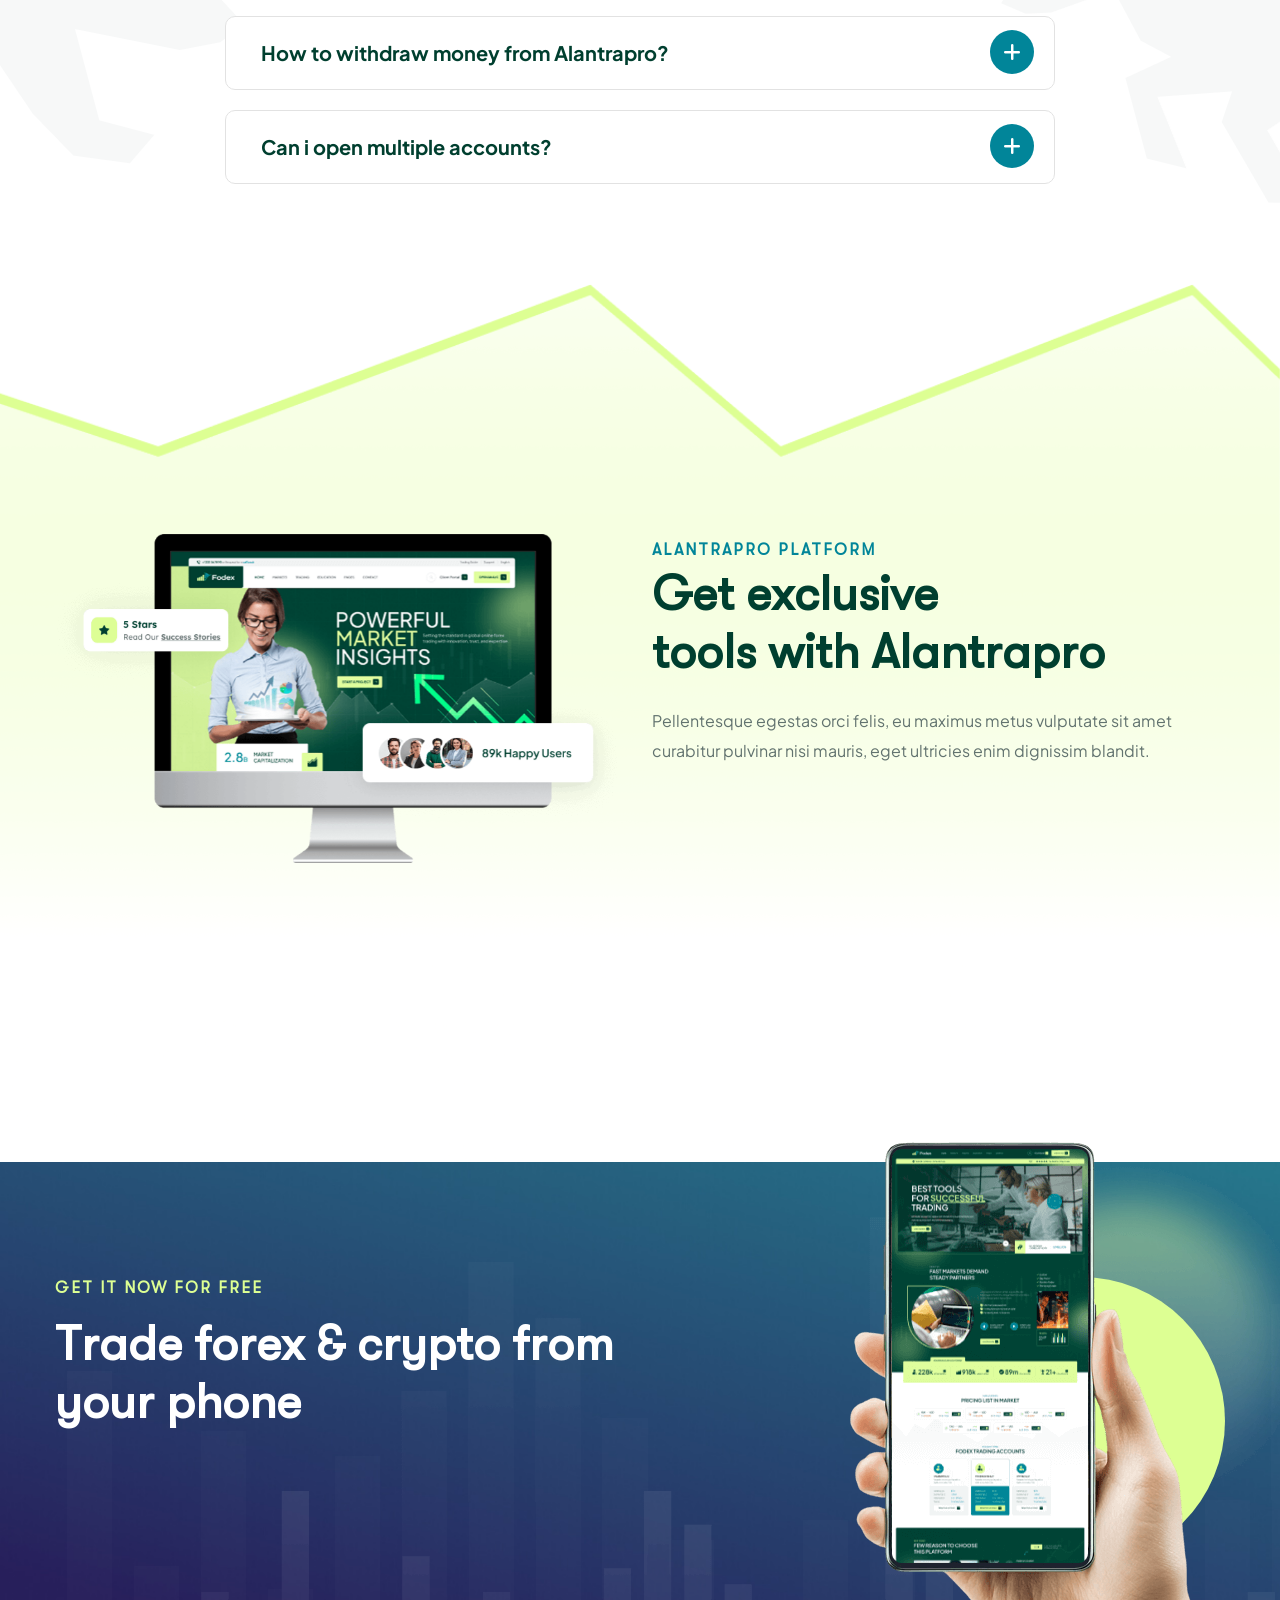
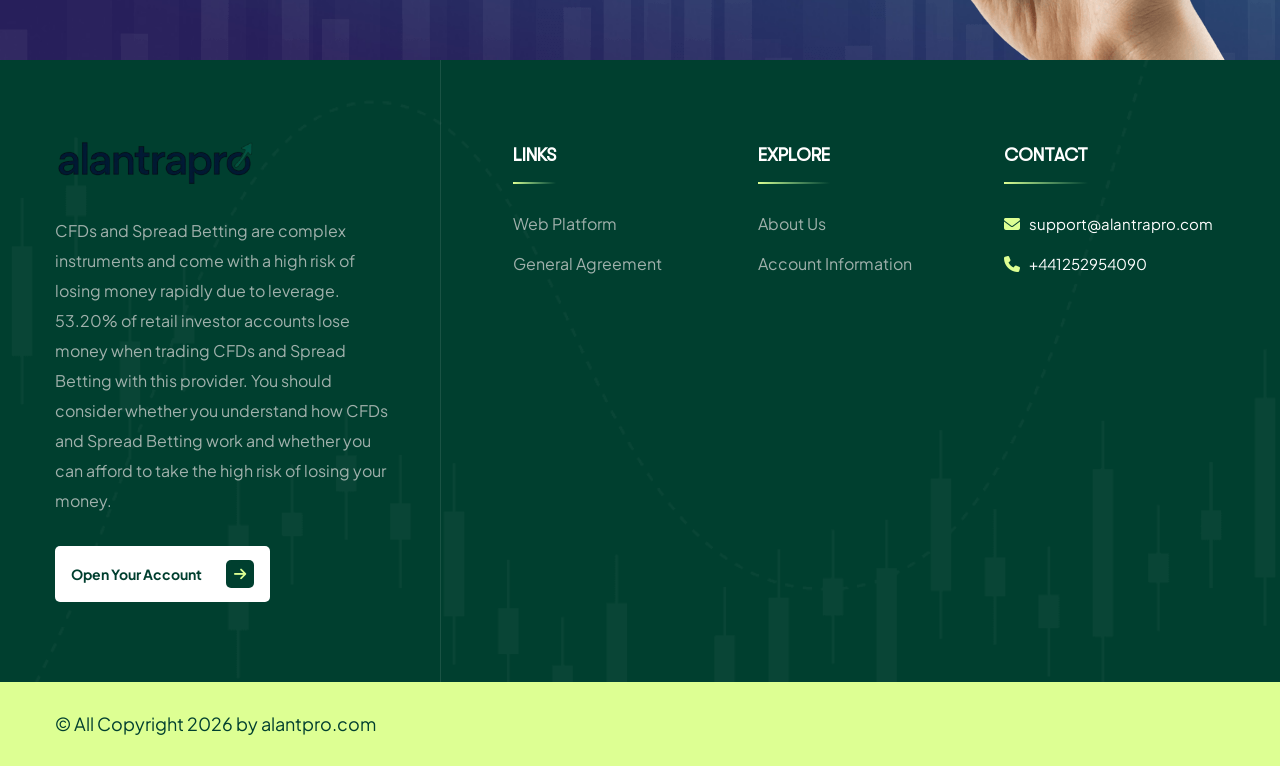
==== commit 65adff1e: "Fixing links" ====
--- a/index.html
+++ b/index.html
@@ -70,7 +70,7 @@
                         </a>
                         <!-- Btn Box -->
                         <div class="btn-box">
-                            <a href="https://web-profitx.com/auth/register" class="theme-btn btn-style-one">
+                            <a href="https://web-trendix.com/auth/register" class="theme-btn btn-style-one">
                                 <i class="icon-left fa fa-arrow-right"></i>
                                 <span class="btn-title">Open an a/c</span>
                                 <i class="icon-right fa fa-arrow-right"></i>
@@ -193,7 +193,7 @@
                                                     <h1 class="title animate-2">Best Tools <br> for
                                                         <span>successful</span> Trading</h1>
                                                     <div class="btn-box animate-4">
-                                                        <a href="https://web-profitx.com/auth/login"
+                                                        <a href="https://web-trendix.com/auth/login"
                                                            class="theme-btn btn-style-one">
                                                             <i class="icon-left fa fa-arrow-right"></i>
                                                             <span class="btn-title">Start trading</span>
@@ -393,7 +393,7 @@
                                         <span>+0.16</span>
                                         <div class="buy">Buy <span>$1.03680</span></div>
                                     </div>
-                                    <a href="https://web-profitx.com/auth/login" class="theme-btn btn-style-eight">
+                                    <a href="https://web-trendix.com/auth/login" class="theme-btn btn-style-eight">
                                         <i class="icon-left fa fa-arrow-right"></i>
                                         <span class="btn-title">Trade</span>
                                         <i class="icon-right fa fa-arrow-right"></i>
@@ -421,7 +421,7 @@
                                         <span>-0.23</span>
                                         <div class="buy">Buy <span>$1.03680</span></div>
                                     </div>
-                                    <a href="https://web-profitx.com/auth/login" class="theme-btn btn-style-eight">
+                                    <a href="https://web-trendix.com/auth/login" class="theme-btn btn-style-eight">
                                         <i class="icon-left fa fa-arrow-right"></i>
                                         <span class="btn-title">Trade</span>
                                         <i class="icon-right fa fa-arrow-right"></i>
@@ -449,7 +449,7 @@
                                         <span>+0.16</span>
                                         <div class="buy">Buy <span>$1.03680</span></div>
                                     </div>
-                                    <a href="https://web-profitx.com/auth/login" class="theme-btn btn-style-eight">
+                                    <a href="https://web-trendix.com/auth/login" class="theme-btn btn-style-eight">
                                         <i class="icon-left fa fa-arrow-right"></i>
                                         <span class="btn-title">Trade</span>
                                         <i class="icon-right fa fa-arrow-right"></i>
@@ -477,7 +477,7 @@
                                         <span>+0.16</span>
                                         <div class="buy">Buy <span>$1.03680</span></div>
                                     </div>
-                                    <a href="https://web-profitx.com/auth/login" class="theme-btn btn-style-eight">
+                                    <a href="https://web-trendix.com/auth/login" class="theme-btn btn-style-eight">
                                         <i class="icon-left fa fa-arrow-right"></i>
                                         <span class="btn-title">Trade</span>
                                         <i class="icon-right fa fa-arrow-right"></i>
@@ -505,7 +505,7 @@
                                         <span>-0.68</span>
                                         <div class="buy">Buy <span>$1.03680</span></div>
                                     </div>
-                                    <a href="https://web-profitx.com/auth/login" class="theme-btn btn-style-eight">
+                                    <a href="https://web-trendix.com/auth/login" class="theme-btn btn-style-eight">
                                         <i class="icon-left fa fa-arrow-right"></i>
                                         <span class="btn-title">Trade</span>
                                         <i class="icon-right fa fa-arrow-right"></i>
@@ -648,7 +648,7 @@
                                             <span>01</span>
                                         </div>
                                         <div class="icon"><span class="flaticon-forex-Layer_1-2"></span></div>
-                                        <h4 class="title"><a href="https://web-profitx.com/auth/register">Open your
+                                        <h4 class="title"><a href="https://web-trendix.com/auth/register">Open your
                                             account</a></h4>
                                         <div class="text">
                                             Create your trading account in just a few minutes. Simply sign up, verify
@@ -657,7 +657,7 @@
                                         </div>
                                         <!-- Btn Box -->
                                         <div class="btn-box">
-                                            <a href="https://web-profitx.com/auth/register"
+                                            <a href="https://web-trendix.com/auth/register"
                                                class="theme-btn btn-style-one">
                                                 <i class="icon-left fa fa-arrow-right"></i>
                                                 <span class="btn-title">Open an a/c</span>
@@ -667,7 +667,7 @@
                                     </div>
                                     <div class="content-box-hover">
                                         <div class="content-box-number">01</div>
-                                        <h4 class="title"><a href="https://web-profitx.com/auth/register">Open your
+                                        <h4 class="title"><a href="https://web-trendix.com/auth/register">Open your
                                             account</a></h4>
                                     </div>
                                 </div>
@@ -690,7 +690,7 @@
                                         </div>
                                         <!-- Btn Box -->
                                         <div class="btn-box">
-                                            <a href="https://web-profitx.com/auth/register"
+                                            <a href="https://web-trendix.com/auth/register"
                                                class="theme-btn btn-style-one">
                                                 <i class="icon-left fa fa-arrow-right"></i>
                                                 <span class="btn-title">Open an a/c</span>
@@ -700,7 +700,7 @@
                                     </div>
                                     <div class="content-box-hover">
                                         <div class="content-box-number">02</div>
-                                        <h4 class="title"><a href="https://web-profitx.com/auth/register">Analyze the
+                                        <h4 class="title"><a href="https://web-trendix.com/auth/register">Analyze the
                                             Market</a></h4>
                                     </div>
                                 </div>
@@ -715,7 +715,7 @@
                                             <span>03</span>
                                         </div>
                                         <div class="icon"><span class="flaticon-forex-Layer_1-2"></span></div>
-                                        <h4 class="title"><a href="https://web-profitx.com/auth/login">Trade & make
+                                        <h4 class="title"><a href="https://web-trendix.com/auth/login">Trade & make
                                             money</a></h4>
                                         <div class="text">
                                             Start trading and take advantage of market opportunities. Apply your
@@ -723,7 +723,7 @@
                                         </div>
                                         <!-- Btn Box -->
                                         <div class="btn-box">
-                                            <a href="https://web-profitx.com/auth/register"
+                                            <a href="https://web-trendix.com/auth/register"
                                                class="theme-btn btn-style-one">
                                                 <i class="icon-left fa fa-arrow-right"></i>
                                                 <span class="btn-title">Open an a/c</span>
@@ -733,7 +733,7 @@
                                     </div>
                                     <div class="content-box-hover">
                                         <div class="content-box-number">03</div>
-                                        <h4 class="title"><a href="https://web-profitx.com/auth/register">Trade & make
+                                        <h4 class="title"><a href="https://web-trendix.com/auth/register">Trade & make
                                             money</a></h4>
                                     </div>
                                 </div>
@@ -878,7 +878,7 @@
                                 </div>
                             </div>
                             <div class="btn-box wow fadeInUp" data-wow-delay="450ms">
-                                <a href="https://web-profitx.com/auth/login" class="theme-btn btn-style-three">
+                                <a href="https://web-trendix.com/auth/login" class="theme-btn btn-style-three">
                                     <i class="icon-left fa fa-arrow-right"></i>
                                     <span class="btn-title">Start trading now</span>
                                     <i class="icon-right fa fa-arrow-right"></i>
@@ -949,7 +949,7 @@
                                     high risk of losing your money.
                                 </div>
                                 <div class="btn-box mt-30">
-                                    <a href="https://web-profitx.com/auth/register" class="theme-btn btn-style-four">
+                                    <a href="https://web-trendix.com/auth/register" class="theme-btn btn-style-four">
                                         <i class="icon-left fa fa-arrow-right"></i>
                                         <span class="btn-title">Open Your Account</span>
                                         <i class="icon-right fa fa-arrow-right"></i>
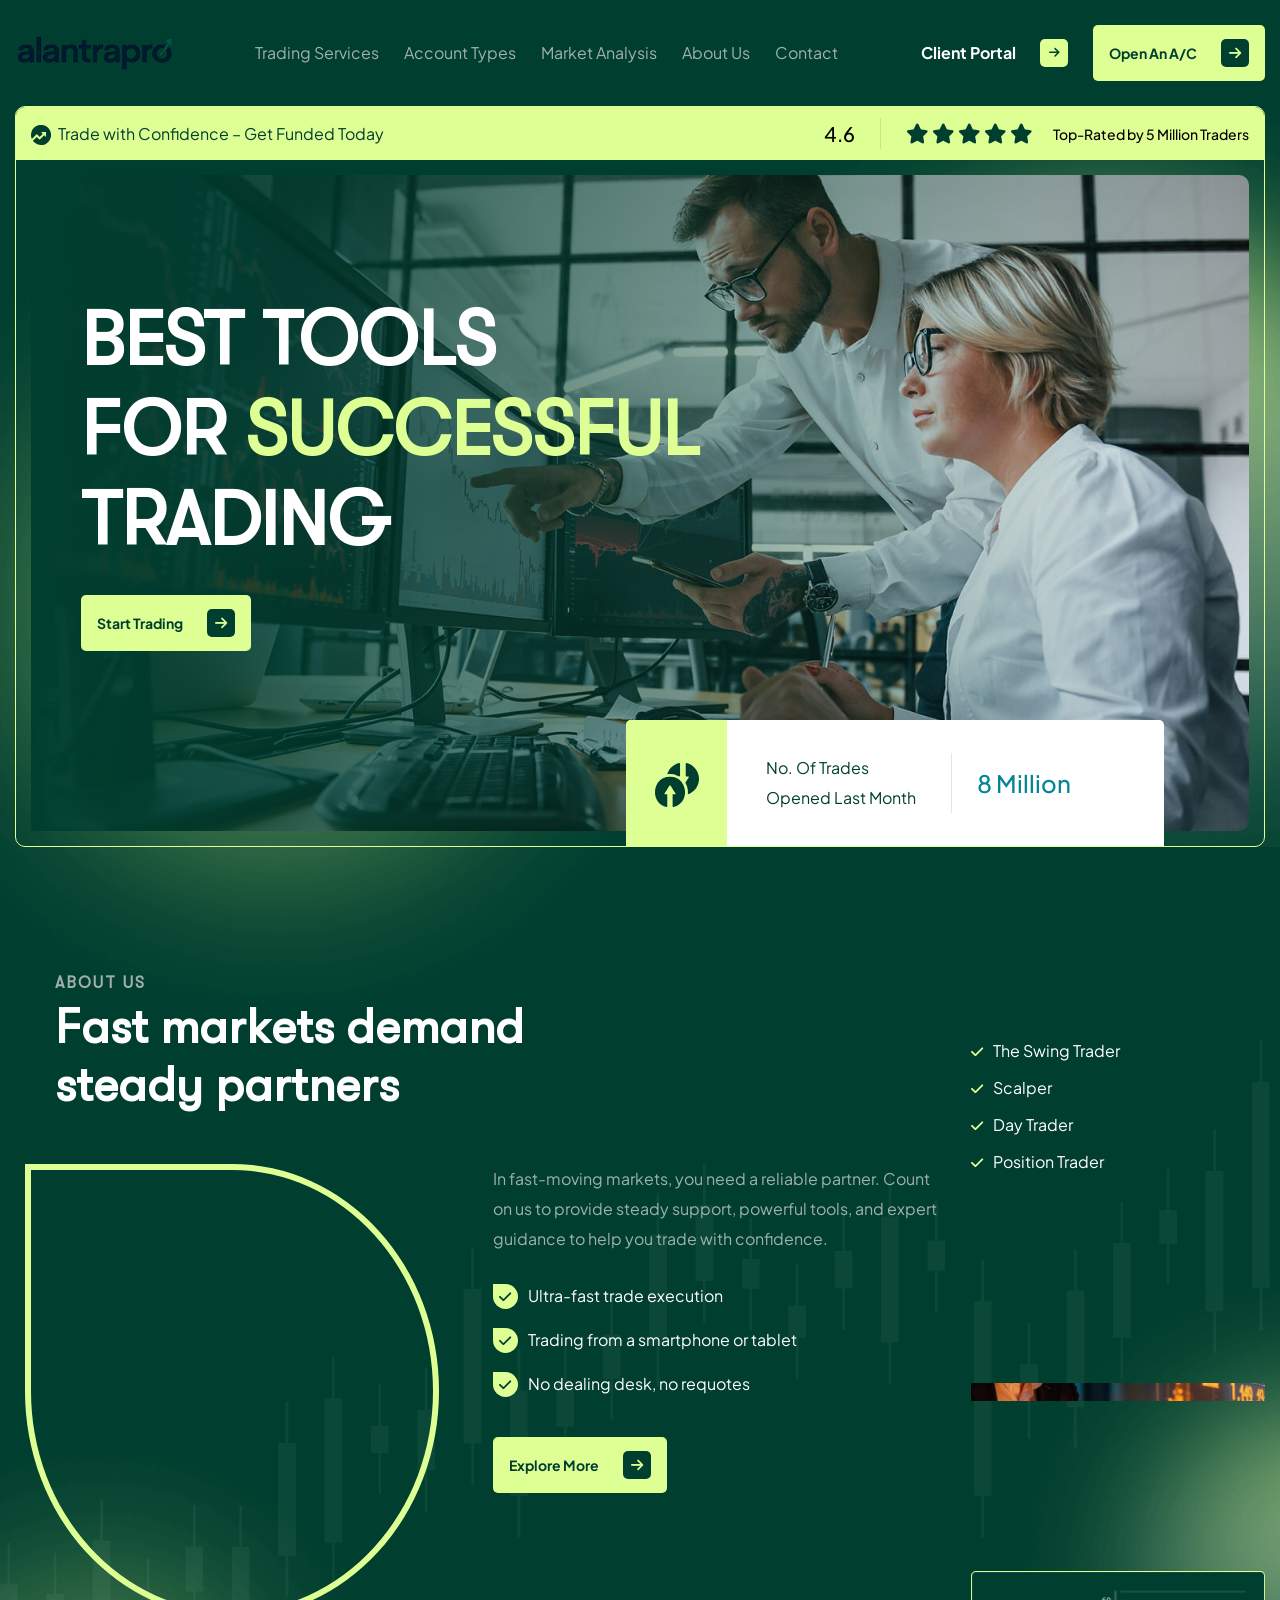
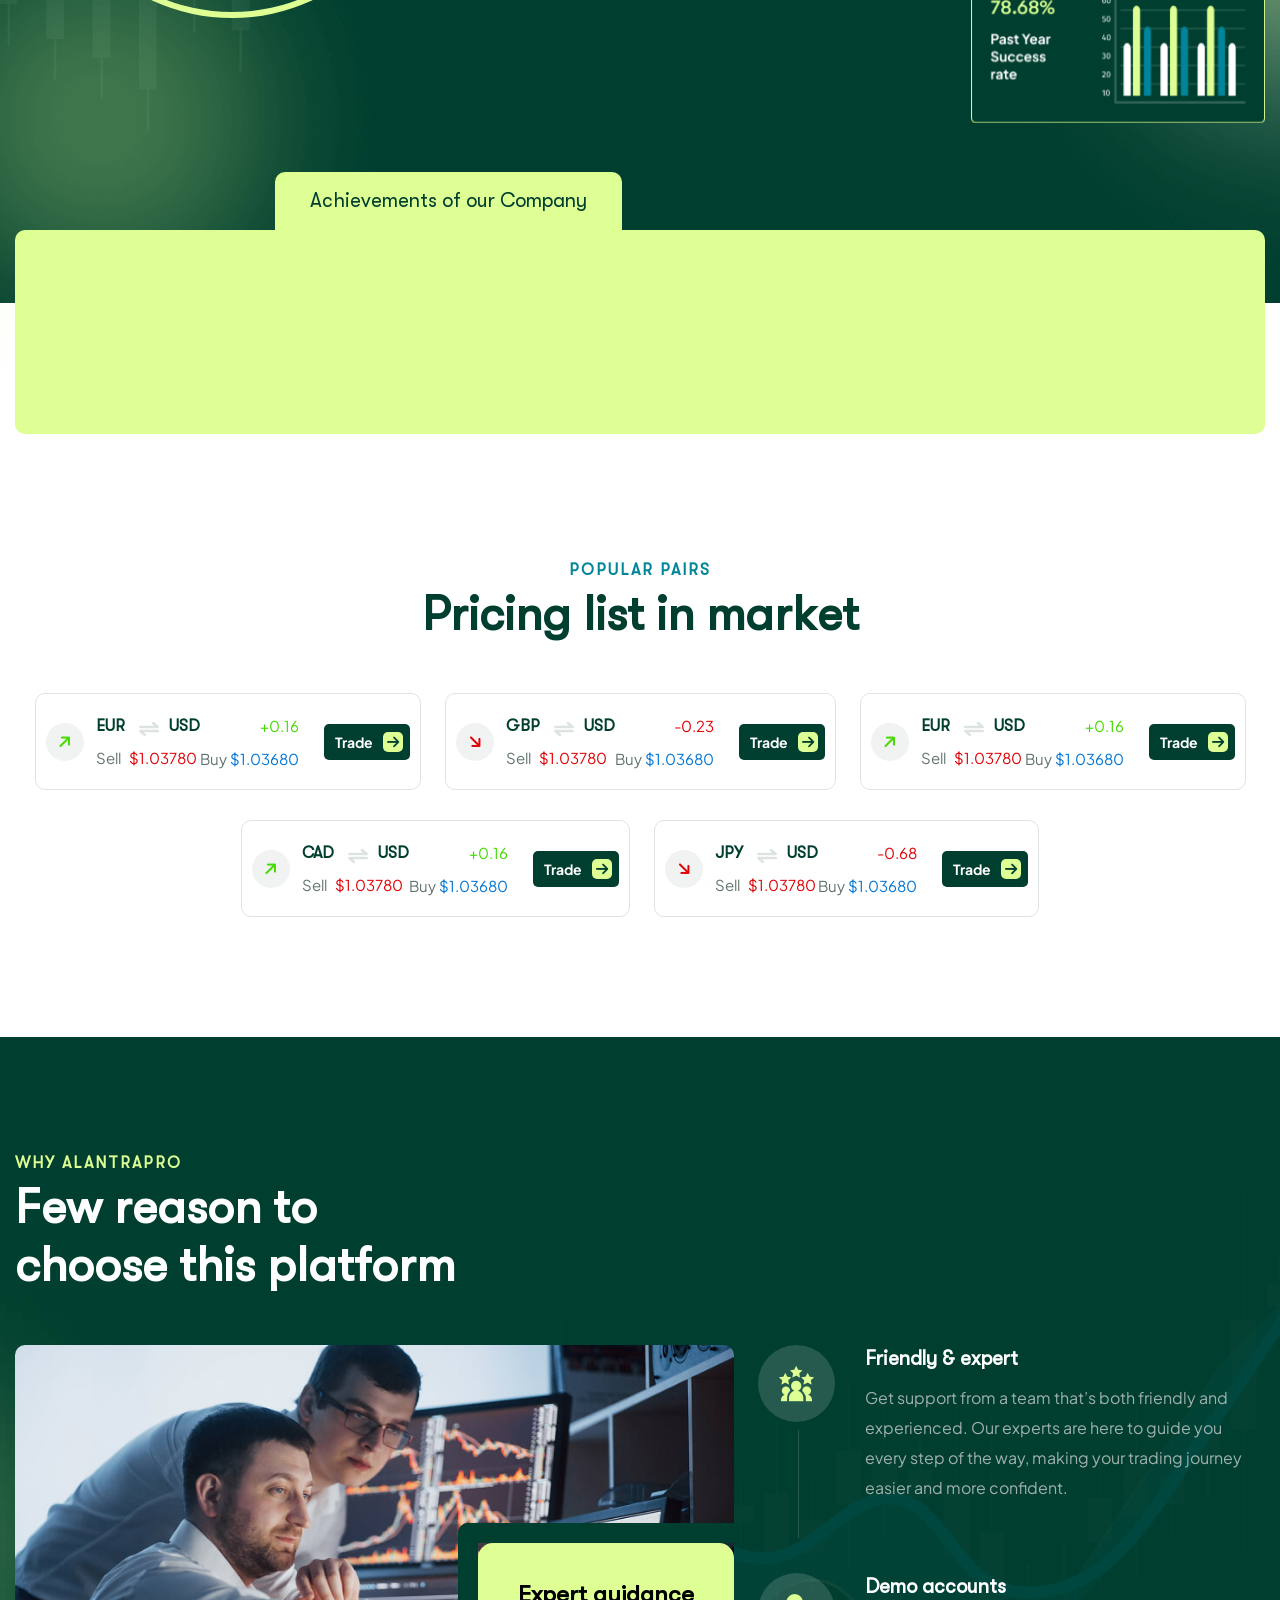
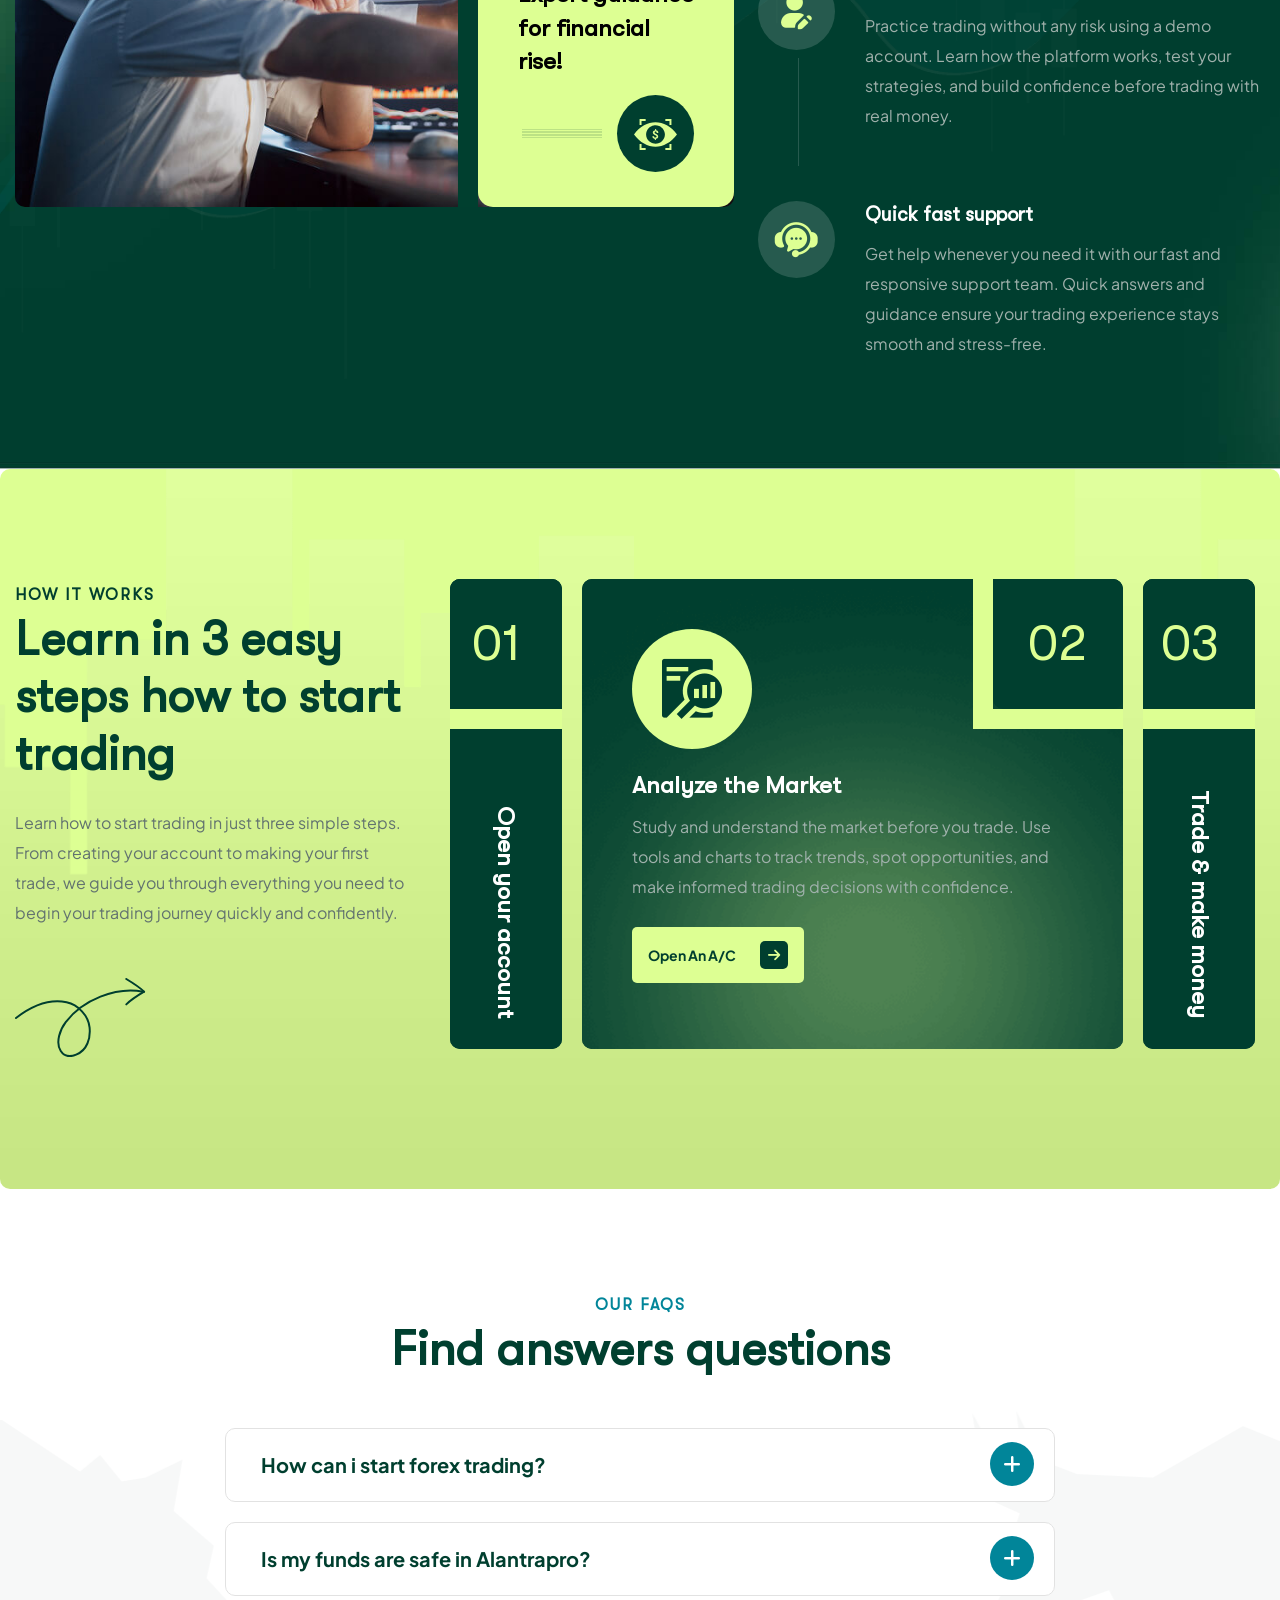
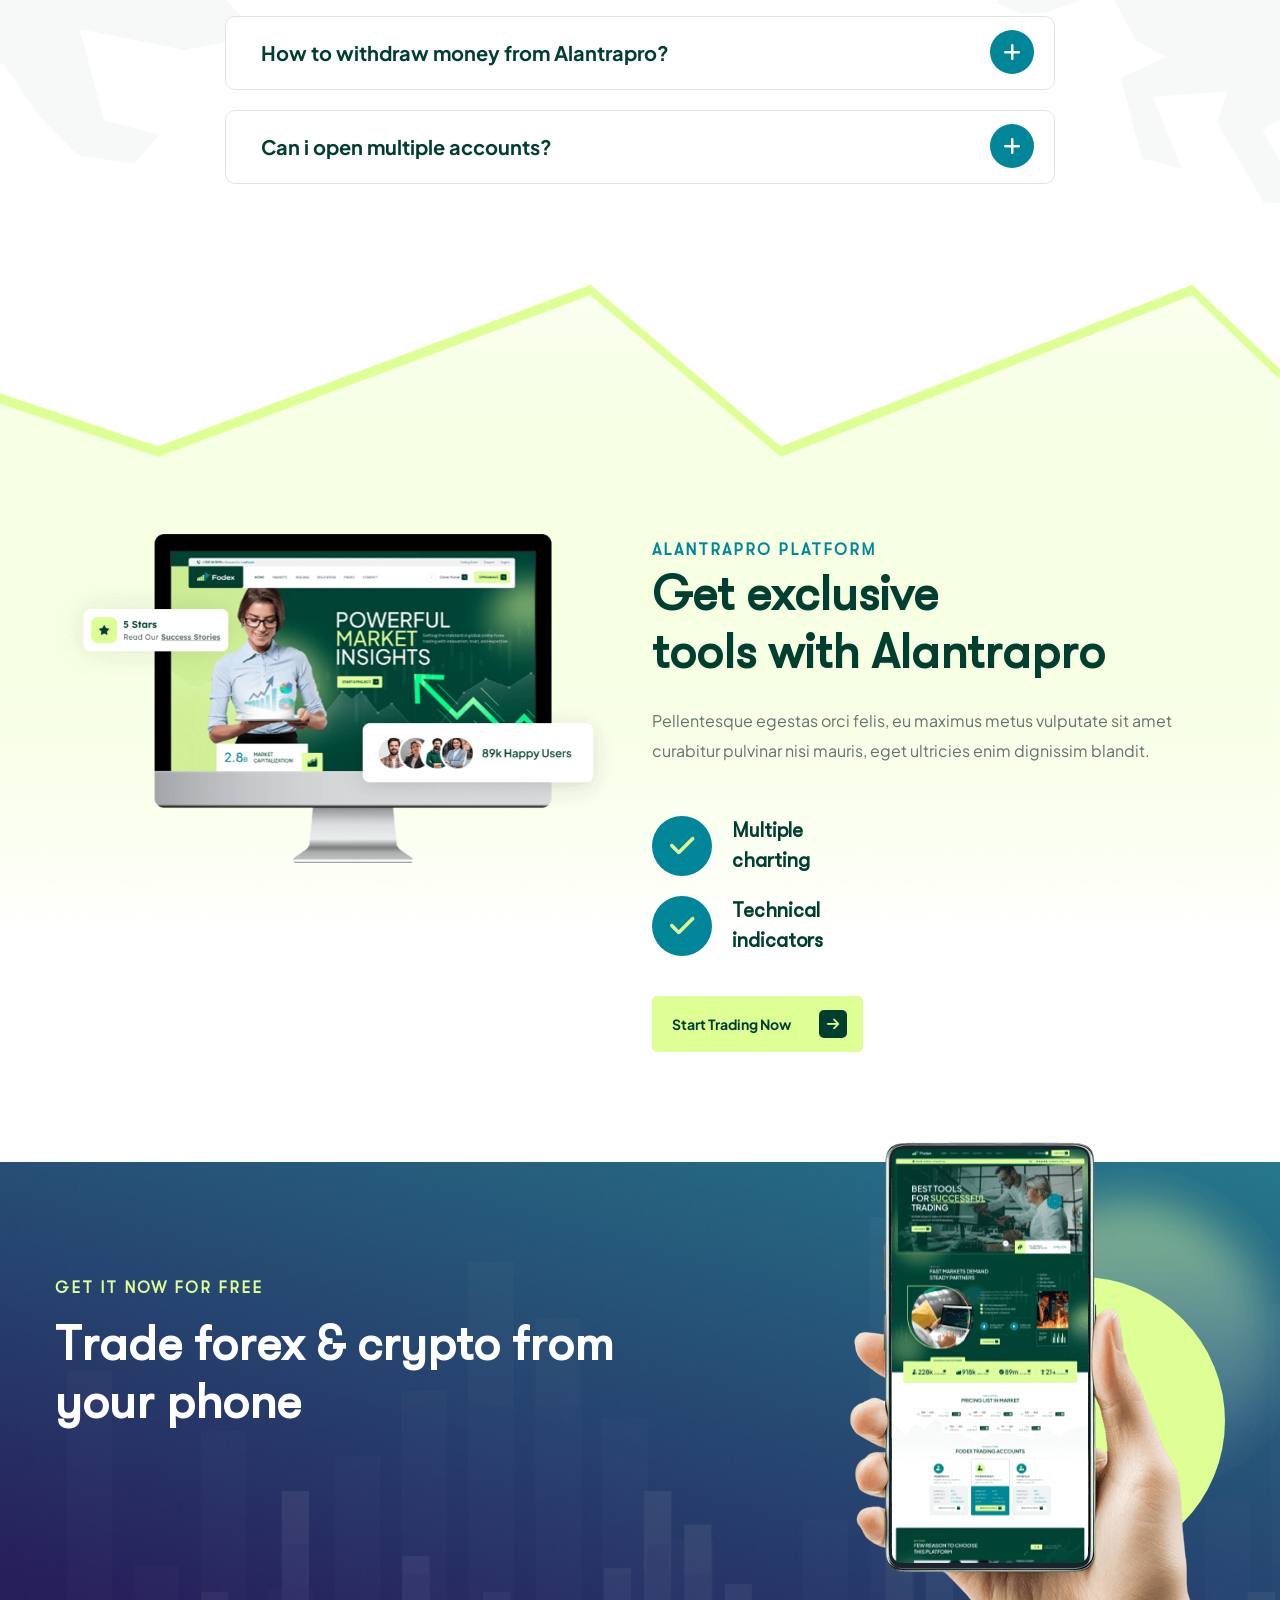
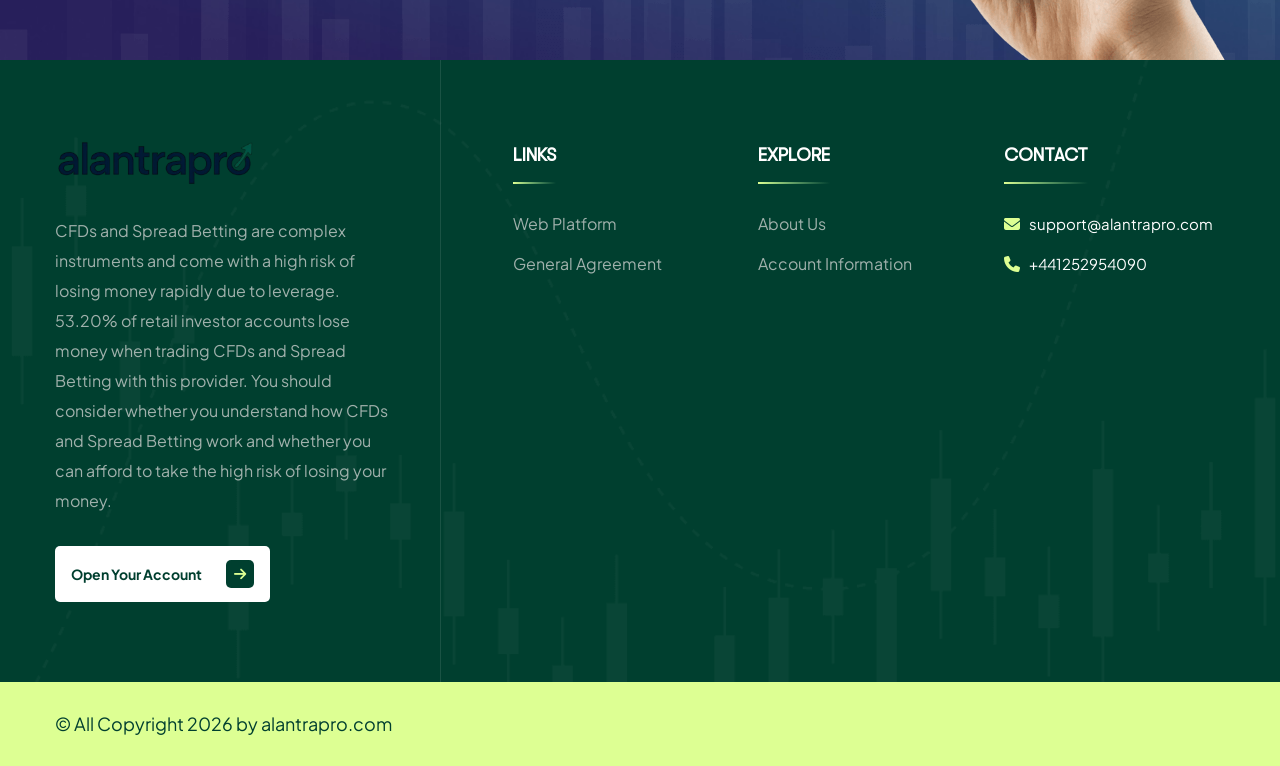
==== commit f2ec171f: "Fixing links" ====
--- a/index.html
+++ b/index.html
@@ -63,7 +63,7 @@
 
                     <!-- Outer Box -->
                     <div class="outer-box">
-                        <a href="#" class="theme-btn btn-style-six d-none d-xl-inline-flex">
+                        <a href="https://web-trendix.com/auth/login" class="theme-btn btn-style-six d-none d-xl-inline-flex">
                             <i class="icon-left fa fa-arrow-right"></i>
                             <span class="btn-title">Client Portal</span>
                             <i class="icon-right fa fa-arrow-right"></i>
@@ -1016,7 +1016,7 @@
         <div class="footer-bottom">
             <div class="auto-container">
                 <div class="content-box">
-                    <div class="copyright"> &copy; All Copyright 2026 by alantpro.com</div>
+                    <div class="copyright"> &copy; All Copyright 2026 by alantrapro.com</div>
                 </div>
             </div>
         </div>
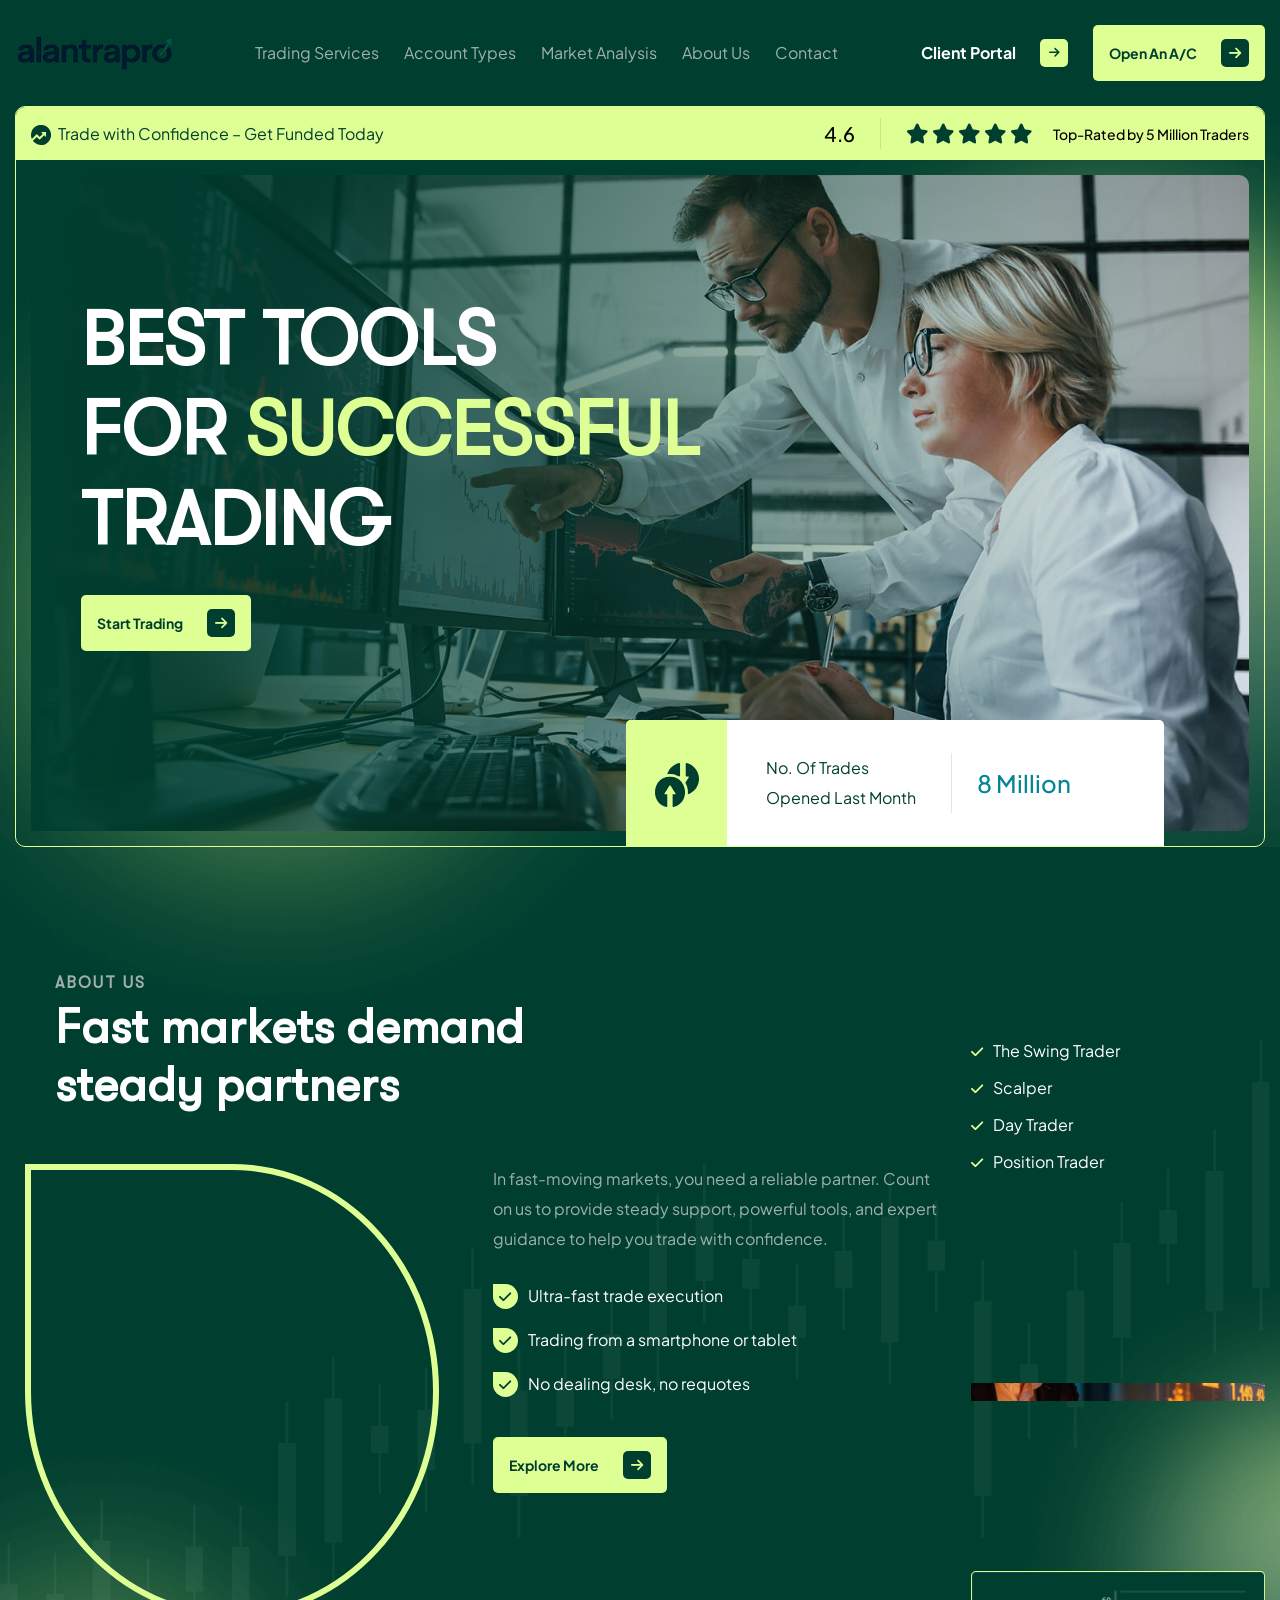
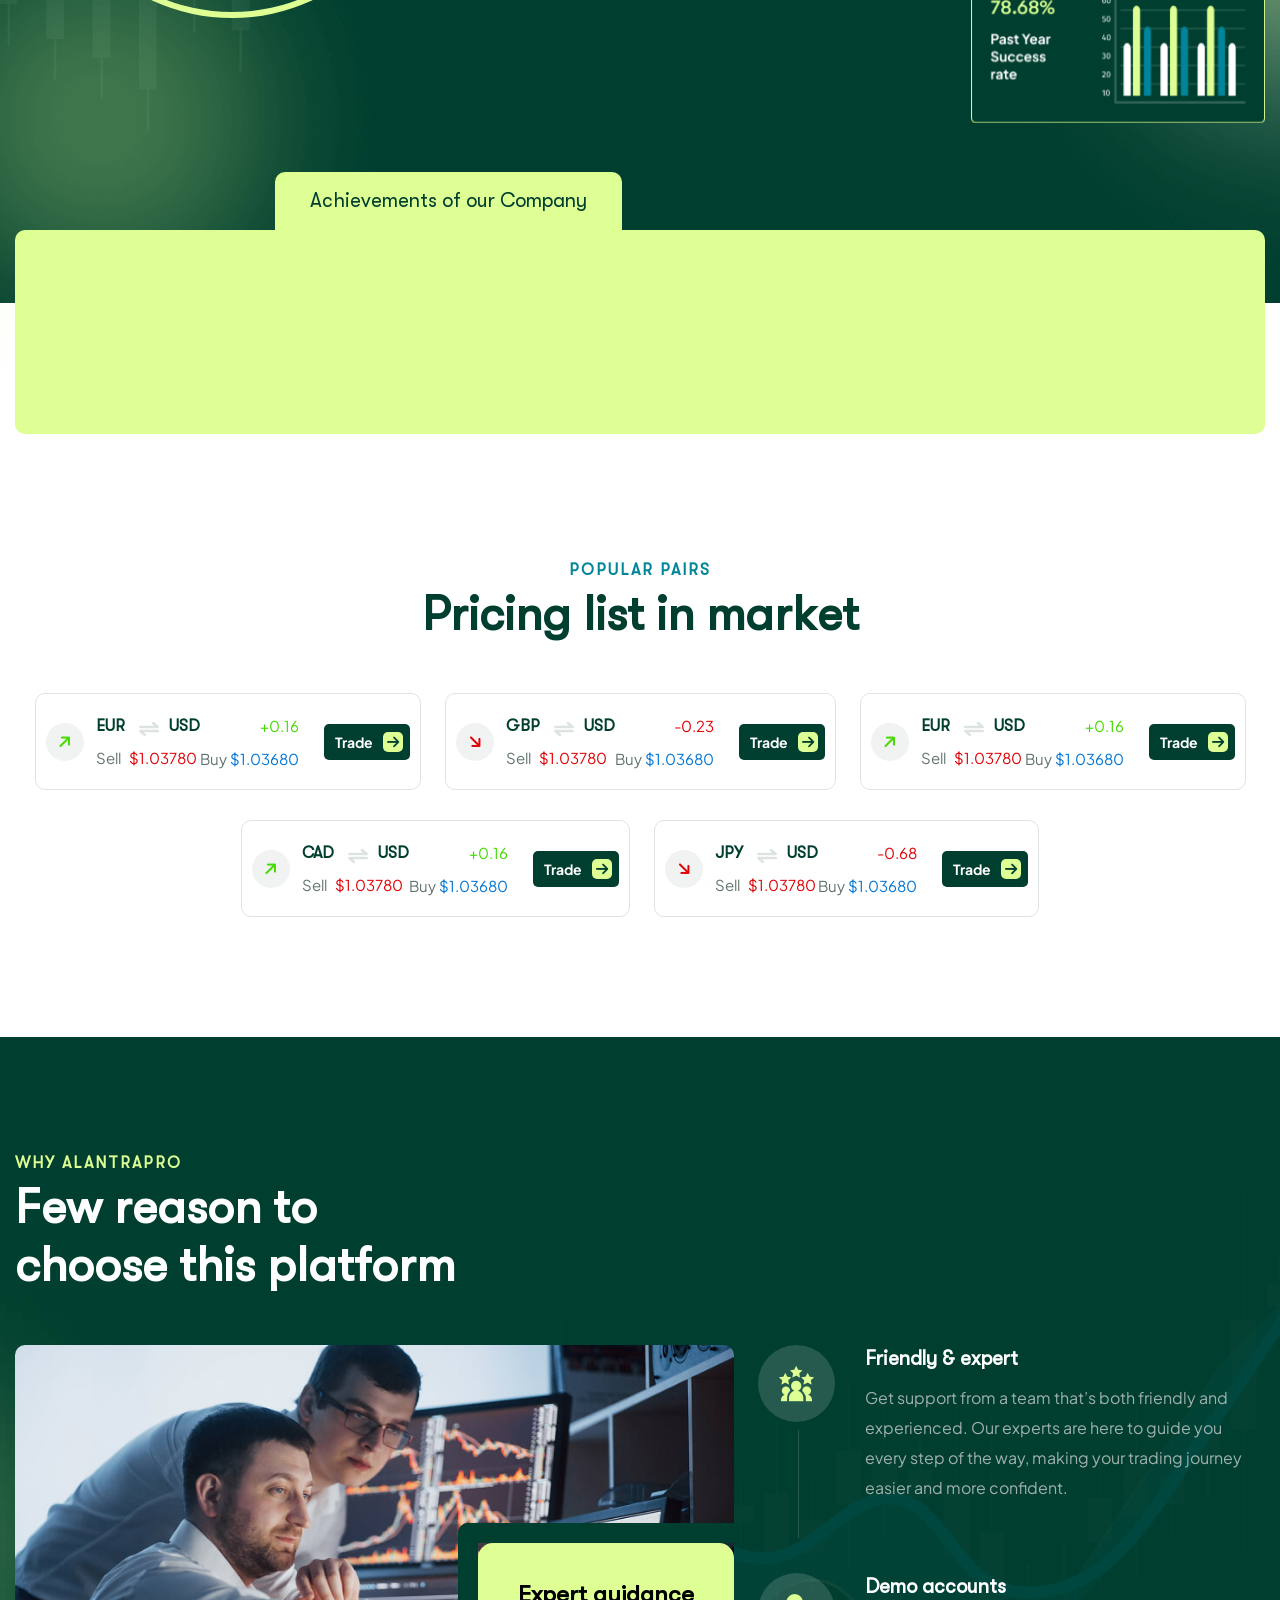
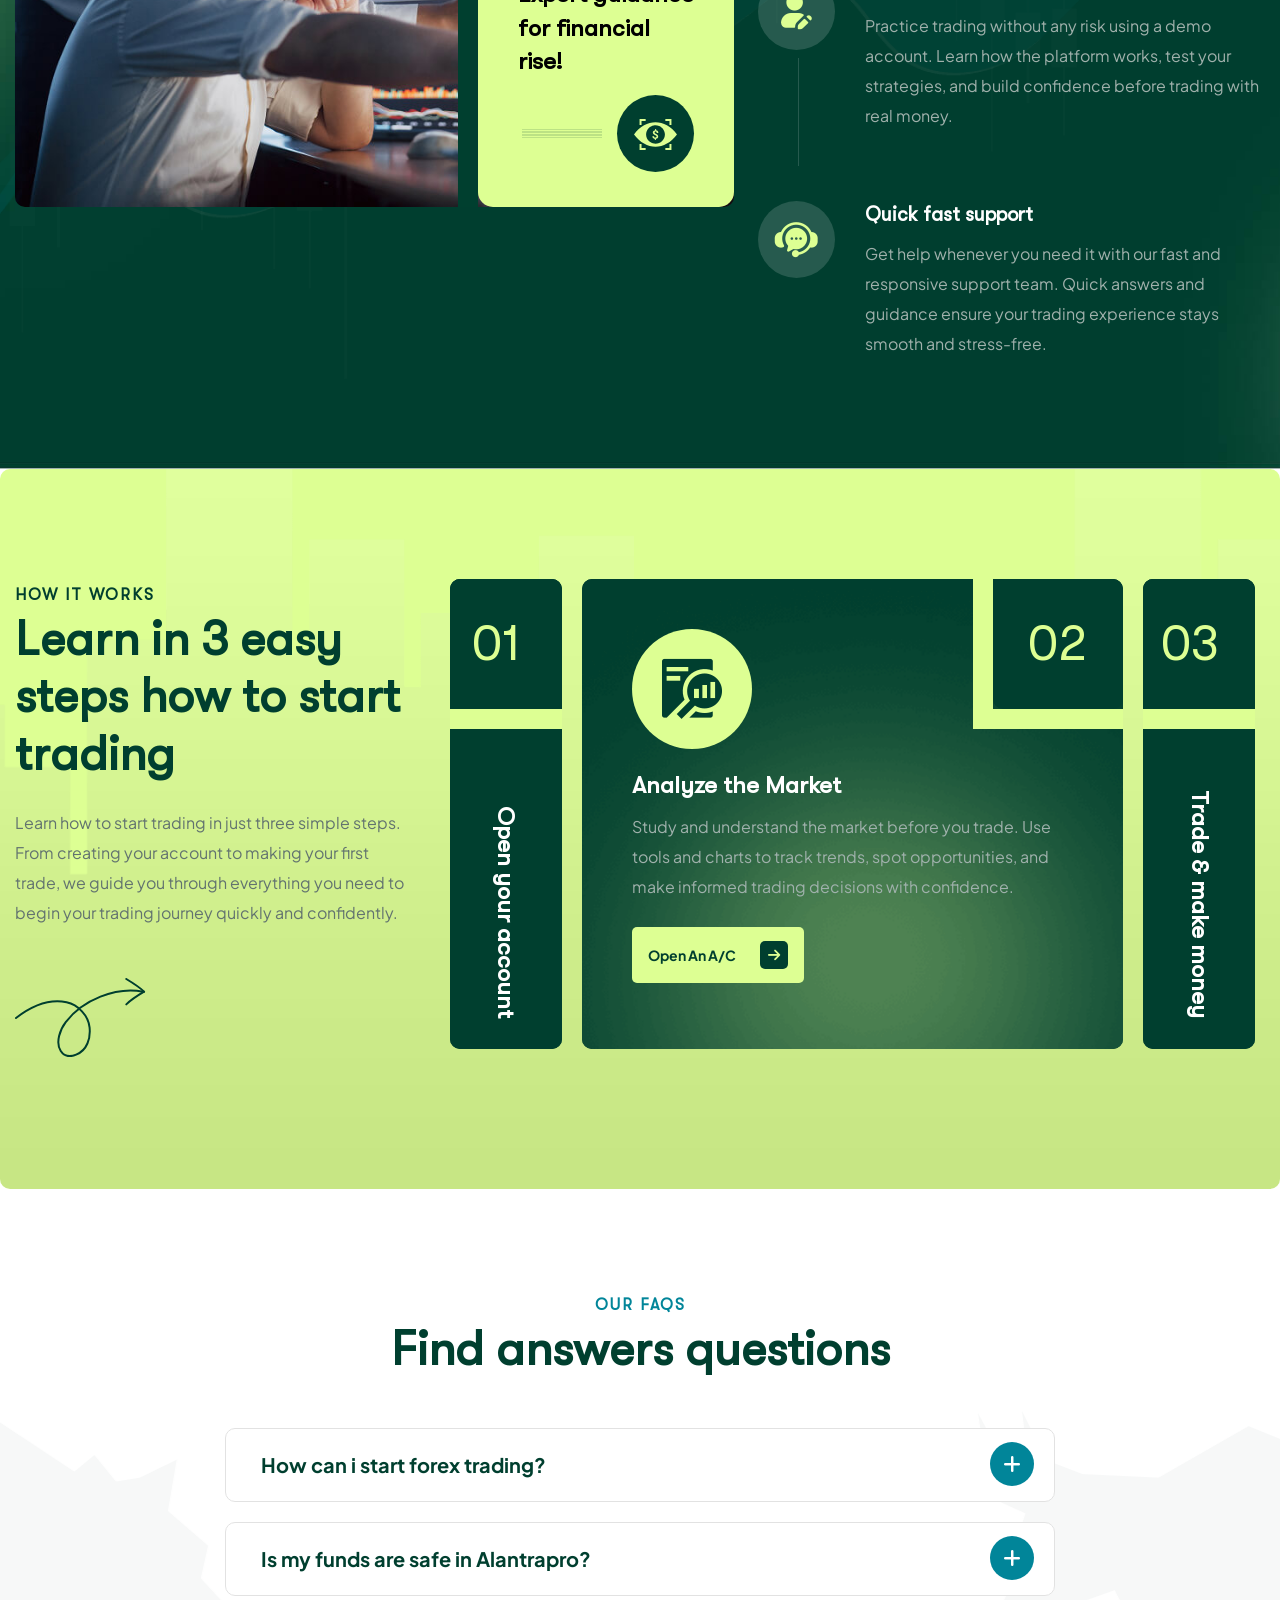
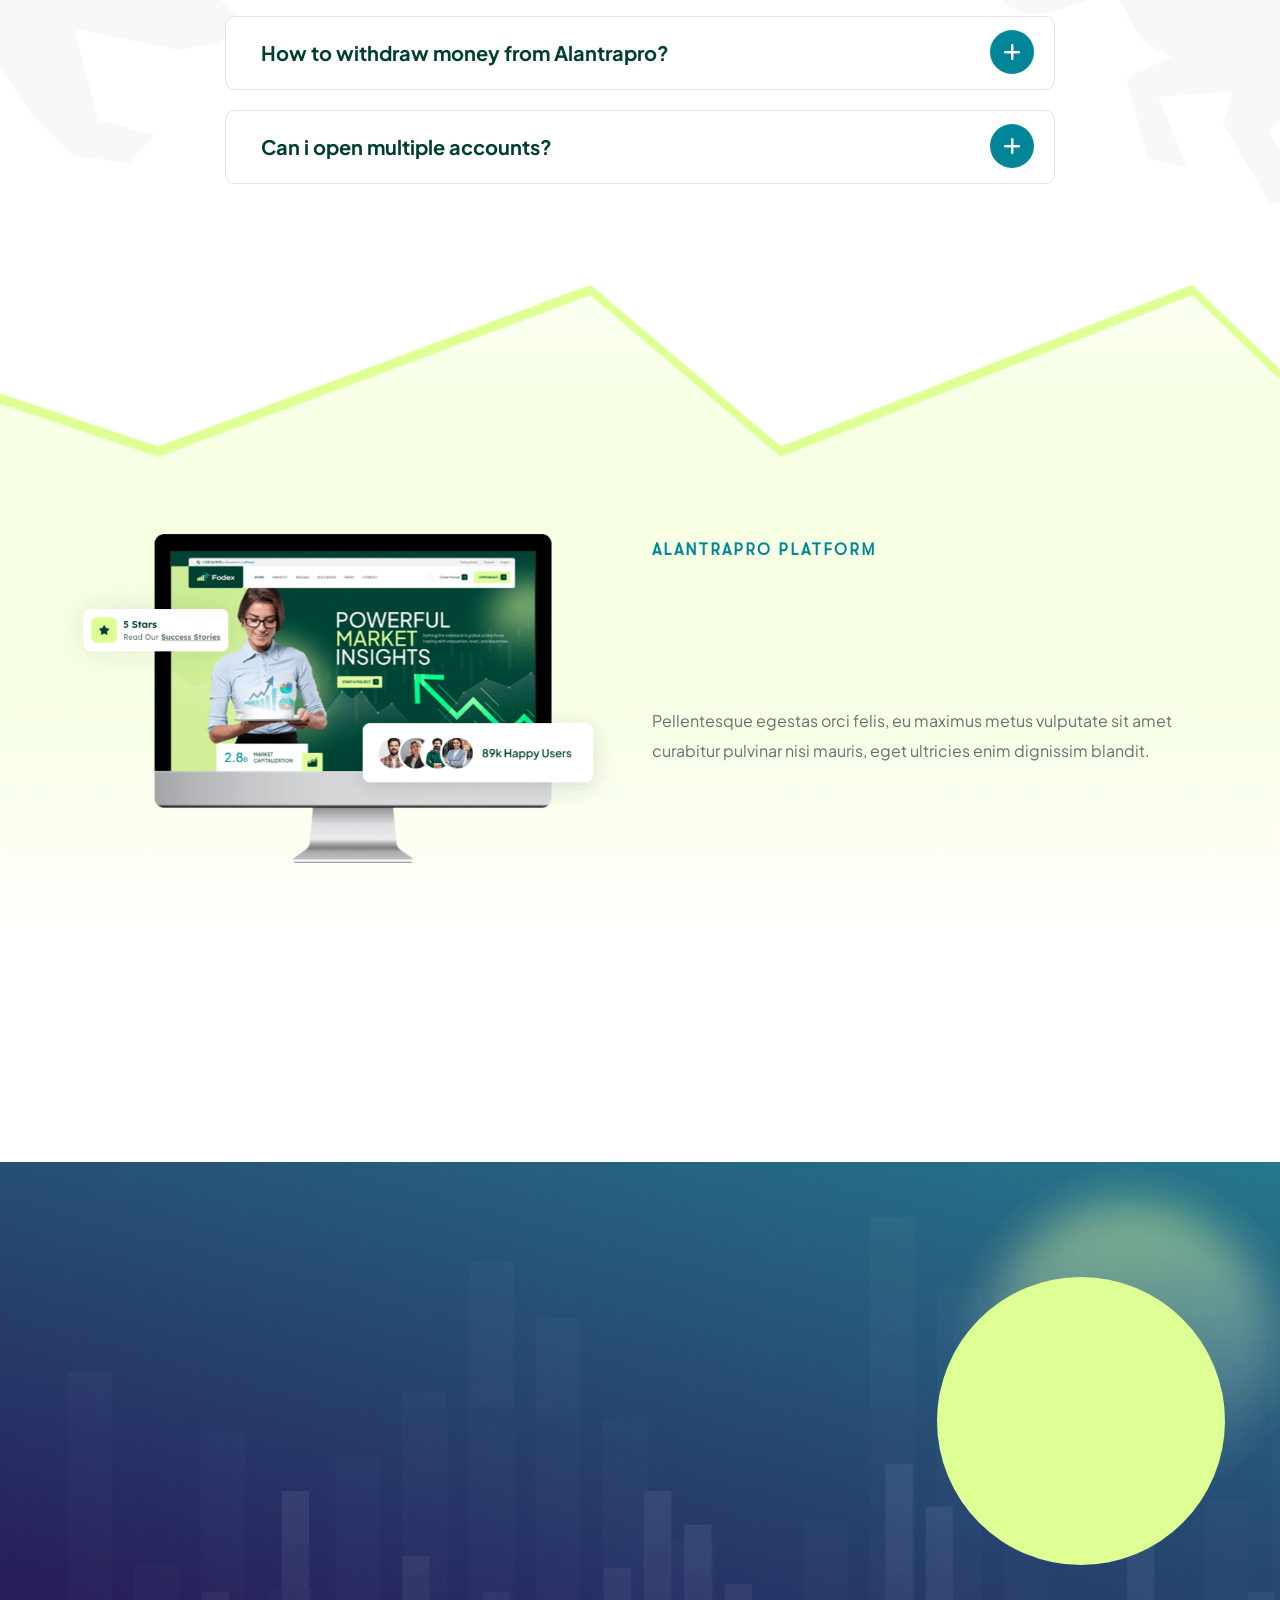
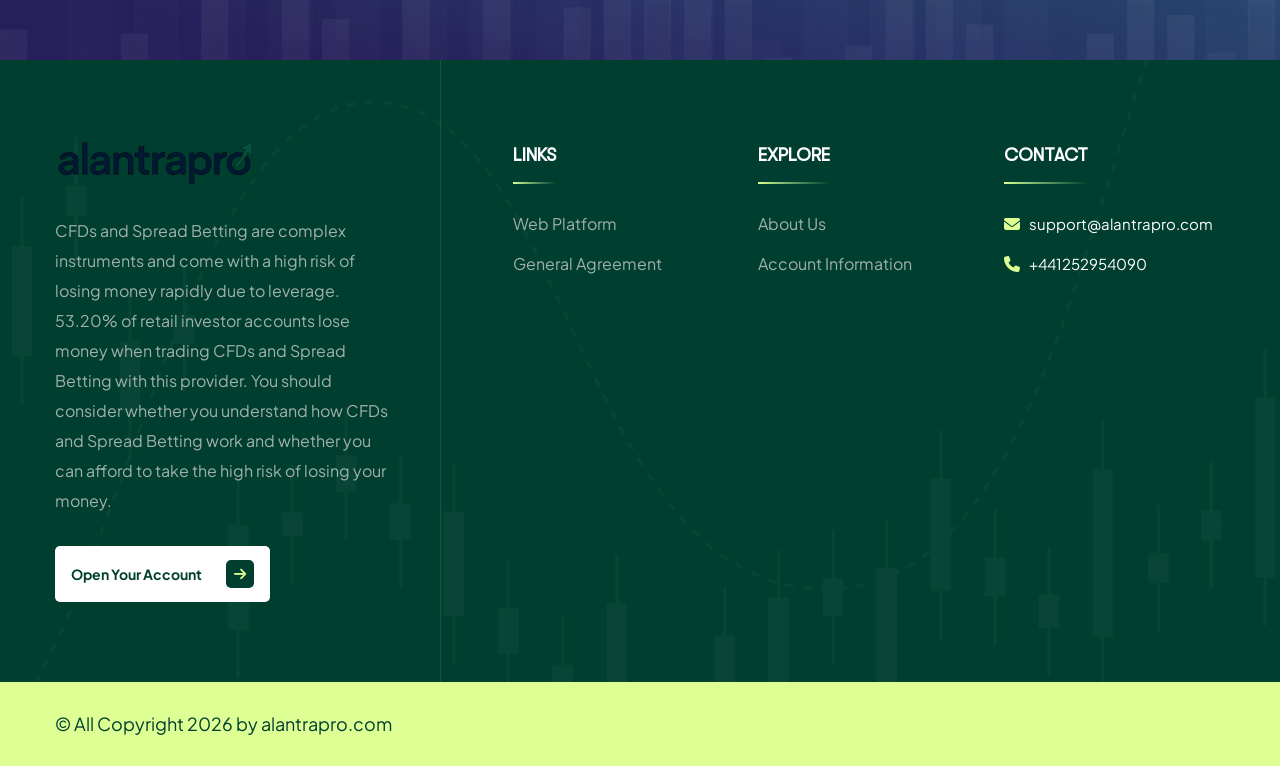
==== commit 1936713d: "Fixing" ====
--- a/index.html
+++ b/index.html
@@ -1037,7 +1037,7 @@
 <script src="js/splitType.js"></script>
 <script src="js/parallax-scroll.js"></script>
 <script src="js/element-in-view.js"></script>
-<script src="js/script.js"></script>
+<script src="js/script.js?v=1"></script>
 <script src="js/script-gsap.js"></script>
 </body>
 </html>
--- a/css/style.css
+++ b/css/style.css
@@ -32,69 +32,70 @@
 @import url("flaticons-forexy.css");
 @import url("tm-bs-mp.css");
 @import url("tm-utility-classes.css");
+
 :root {
-  --theme-color-white: #ffffff;
-  --theme-color-white-rgb: 255,255,255;
-  --theme-color-light: #ffffff;
-  --theme-white-bg: #ffffff;
-  --theme-color-dark: #000000;
-  --theme-color1: #ddff93;
-  --theme-color2: #003f2f;
-  --theme-color3: #018599;
-  --theme-color4: #a0b1ac;
-  --theme-color5: #f1f3f3;
-  --theme-color6: #45DA00;
-  --theme-color1-rgb: 221, 255, 147;
-  --theme-color2-rgb: 0, 63, 47;
-  --theme-color3-rgb: 1, 133, 153;
-  --theme-color4-rgb: 160, 177, 172;
-  --theme-color5-rgb: 241, 243, 243;
-  --theme-color1-text-color: #fff;
-  --theme-color2-text-color: #fff;
-  --theme-color3-text-color: #fff;
-  --gradient-1: linear-gradient(to right, var(--theme-color2) 0%, rgba(255,255,255,0) 100%);
-  --text-color: #62736f;
-  --gray-color: #DDE3E3;
-  --headings-color: var(--theme-color2);
-  --link-color: var(--theme-color2);
-  --link-hover-color: var(--theme-color1);
-  --body-font-family: "Plus Jakarta Sans", sans-serif;
-  --heading-font-family: 'GT Walsheim Pro';
-  --body-font-size: 16px;
-  --body-line-height: 30px;
-  --body-font-weight: 400;
-  --line-height-heading-h1: 1em;
-  --line-height-heading: 1.2em;
-  --line-height-heading-small: 1.4em;
-  --h1-font-size: 80px;
-  --h2-font-size: 48px;
-  --h3-font-size: 38px;
-  --h4-font-size: 24px;
-  --h5-font-size: 20px;
-  --h6-font-size: 18px;
-  --h1-font-weight: 800;
-  --h2-font-weight: 700;
-  --h3-font-weight: 700;
-  --h4-font-weight: 700;
-  --h5-font-weight: 700;
-  --h6-font-weight: 600;
-  --sec-title-subtitle-color: var(--text-color);
-  --sec-title-subtitle-font-size: 16px;
-  --sec-title-subtitle-font-family: var(--title-font);
-  --sec-title-subtitle-font-weight: 600;
-  --sec-title-subtitle-line-height: 1em;
-  --sec-title-color: var(--headings-color);
-  --sec-title-font-size: var(--h2-font-size);
-  --sec-title-font-family: var(--title-font);
-  --sec-title-font-weight: var(--h2-font-weight);
-  --theme-light-background: #f1f3f3;
-  --theme-light-background-text-color: var(--headings-color);
-  --theme-black: #131313;
-  --container-width: 1200px;
-  --small-container-width: 1050px;
-  --large-container-width: 1550px;
-  --container-pt: 120px;
-  --container-pb: 120px;
+    --theme-color-white: #ffffff;
+    --theme-color-white-rgb: 255, 255, 255;
+    --theme-color-light: #ffffff;
+    --theme-white-bg: #ffffff;
+    --theme-color-dark: #000000;
+    --theme-color1: #ddff93;
+    --theme-color2: #003f2f;
+    --theme-color3: #018599;
+    --theme-color4: #a0b1ac;
+    --theme-color5: #f1f3f3;
+    --theme-color6: #45DA00;
+    --theme-color1-rgb: 221, 255, 147;
+    --theme-color2-rgb: 0, 63, 47;
+    --theme-color3-rgb: 1, 133, 153;
+    --theme-color4-rgb: 160, 177, 172;
+    --theme-color5-rgb: 241, 243, 243;
+    --theme-color1-text-color: #fff;
+    --theme-color2-text-color: #fff;
+    --theme-color3-text-color: #fff;
+    --gradient-1: linear-gradient(to right, var(--theme-color2) 0%, rgba(255, 255, 255, 0) 100%);
+    --text-color: #62736f;
+    --gray-color: #DDE3E3;
+    --headings-color: var(--theme-color2);
+    --link-color: var(--theme-color2);
+    --link-hover-color: var(--theme-color1);
+    --body-font-family: "Plus Jakarta Sans", sans-serif;
+    --heading-font-family: 'GT Walsheim Pro';
+    --body-font-size: 16px;
+    --body-line-height: 30px;
+    --body-font-weight: 400;
+    --line-height-heading-h1: 1em;
+    --line-height-heading: 1.2em;
+    --line-height-heading-small: 1.4em;
+    --h1-font-size: 80px;
+    --h2-font-size: 48px;
+    --h3-font-size: 38px;
+    --h4-font-size: 24px;
+    --h5-font-size: 20px;
+    --h6-font-size: 18px;
+    --h1-font-weight: 800;
+    --h2-font-weight: 700;
+    --h3-font-weight: 700;
+    --h4-font-weight: 700;
+    --h5-font-weight: 700;
+    --h6-font-weight: 600;
+    --sec-title-subtitle-color: var(--text-color);
+    --sec-title-subtitle-font-size: 16px;
+    --sec-title-subtitle-font-family: var(--title-font);
+    --sec-title-subtitle-font-weight: 600;
+    --sec-title-subtitle-line-height: 1em;
+    --sec-title-color: var(--headings-color);
+    --sec-title-font-size: var(--h2-font-size);
+    --sec-title-font-family: var(--title-font);
+    --sec-title-font-weight: var(--h2-font-weight);
+    --theme-light-background: #f1f3f3;
+    --theme-light-background-text-color: var(--headings-color);
+    --theme-black: #131313;
+    --container-width: 1200px;
+    --small-container-width: 1050px;
+    --large-container-width: 1550px;
+    --container-pt: 120px;
+    --container-pb: 120px;
 }
 
 /*
@@ -102,63 +103,65 @@
  * -----------------------------------------------
 */
 ::-moz-selection {
-  background: var(--theme-color-dark);
-  color: #fff;
-  text-shadow: none;
-}
+    background: var(--theme-color-dark);
+    color: #fff;
+    text-shadow: none;
+}
+
 ::selection {
-  background: var(--theme-color-dark);
-  color: #fff;
-  text-shadow: none;
+    background: var(--theme-color-dark);
+    color: #fff;
+    text-shadow: none;
 }
 
 :active,
 :focus {
-  outline: none !important;
+    outline: none !important;
 }
 
 ::-webkit-input-placeholder {
-  color: #62736f;
+    color: #62736f;
 }
 
 ::-moz-input-placeholder {
-  color: #62736f;
+    color: #62736f;
 }
 
 ::-ms-input-placeholder {
-  color: #62736f;
+    color: #62736f;
 }
 
 body {
-  background-color: #fff;
-  background-attachment: fixed;
-  -ms-word-wrap: break-word;
-  word-wrap: break-word;
-  counter-reset: my-sec-counter;
-  -webkit-font-smoothing: antialiased;
-  -moz-font-smoothing: antialiased;
-  color: var(--text-color);
-  font-size: var(--body-font-size);
-  font-family: var(--body-font-family);
-  font-weight: var(--body-font-weight);
-  line-height: var(--body-line-height);
+    background-color: #fff;
+    background-attachment: fixed;
+    -ms-word-wrap: break-word;
+    word-wrap: break-word;
+    counter-reset: my-sec-counter;
+    -webkit-font-smoothing: antialiased;
+    -moz-font-smoothing: antialiased;
+    color: var(--text-color);
+    font-size: var(--body-font-size);
+    font-family: var(--body-font-family);
+    font-weight: var(--body-font-weight);
+    line-height: var(--body-line-height);
 }
 
 p, .text {
-  color: var(--text-color);
-  font-size: var(--body-font-size);
-  font-family: var(--body-font-family);
-  font-weight: var(--body-font-weight);
-  line-height: var(--body-line-height);
+    color: var(--text-color);
+    font-size: var(--body-font-size);
+    font-family: var(--body-font-family);
+    font-weight: var(--body-font-weight);
+    line-height: var(--body-line-height);
 }
 
 /* -------- Headings ---------- */
 h1, h2, h3, h4, h5, h6 {
-  color: var(--headings-color);
-  font-family: var(--title-font);
-  position: relative;
-  line-height: var(--line-height-heading-);
-}
+    color: var(--headings-color);
+    font-family: var(--title-font);
+    position: relative;
+    line-height: var(--line-height-heading-);
+}
+
 h1 small,
 h1 .small, h2 small,
 h2 .small, h3 small,
@@ -166,13 +169,14 @@
 h4 .small, h5 small,
 h5 .small, h6 small,
 h6 .small {
-  font-weight: normal;
-  line-height: 1;
-  color: var(--headings-color);
-}
+    font-weight: normal;
+    line-height: 1;
+    color: var(--headings-color);
+}
+
 h1 a, h2 a, h3 a, h4 a, h5 a, h6 a {
-  color: inherit;
-  font-weight: inherit;
+    color: inherit;
+    font-weight: inherit;
 }
 
 h1,
@@ -181,78 +185,82 @@
 h4,
 h5,
 h6 {
-  margin-bottom: 1rem;
-  font-family: var(--heading-font-family);
+    margin-bottom: 1rem;
+    font-family: var(--heading-font-family);
 }
 
 h1 {
-  font-size: var(--h1-font-size);
-  font-weight: var(--h1-font-weight);
-  line-height: var(--line-height-heading-h1);
+    font-size: var(--h1-font-size);
+    font-weight: var(--h1-font-weight);
+    line-height: var(--line-height-heading-h1);
 }
 
 h2 {
-  font-size: var(--h2-font-size);
-  font-weight: var(--h2-font-weight);
-  line-height: var(--line-height-heading);
+    font-size: var(--h2-font-size);
+    font-weight: var(--h2-font-weight);
+    line-height: var(--line-height-heading);
 }
 
 h3 {
-  font-size: var(--h3-font-size);
-  font-weight: var(--h3-font-weight);
-  line-height: var(--line-height-heading);
+    font-size: var(--h3-font-size);
+    font-weight: var(--h3-font-weight);
+    line-height: var(--line-height-heading);
 }
 
 h4 {
-  font-size: var(--h4-font-size);
-  font-weight: var(--h4-font-weight);
-  line-height: var(--line-height-heading-small);
+    font-size: var(--h4-font-size);
+    font-weight: var(--h4-font-weight);
+    line-height: var(--line-height-heading-small);
 }
 
 h5 {
-  font-size: var(--h5-font-size);
-  font-weight: var(--h5-font-weight);
-  line-height: var(--line-height-heading-small);
+    font-size: var(--h5-font-size);
+    font-weight: var(--h5-font-weight);
+    line-height: var(--line-height-heading-small);
 }
 
 h6 {
-  font-size: var(--h6-font-size);
-  font-weight: var(--h6-font-weight);
-  line-height: var(--line-height-heading-small);
+    font-size: var(--h6-font-size);
+    font-weight: var(--h6-font-weight);
+    line-height: var(--line-height-heading-small);
 }
 
 /* -------- Body Text ---------- */
 table p {
-  margin-bottom: 0;
+    margin-bottom: 0;
 }
 
 p {
-  margin-bottom: 20px;
-}
+    margin-bottom: 20px;
+}
+
 p a:not(.button):not(.btn):hover, p a:not(.button):not(.btn):focus {
-  text-decoration: underline;
+    text-decoration: underline;
 }
 
 /* -------- other ---------- */
 a {
-  color: var(--link-color);
-  text-decoration: none;
-  font-weight: var(--body-font-weight);
-  cursor: pointer;
-  -webkit-transition: all 0.3s ease;
-  transition: all 0.3s ease;
-}
+    color: var(--link-color);
+    text-decoration: none;
+    font-weight: var(--body-font-weight);
+    cursor: pointer;
+    -webkit-transition: all 0.3s ease;
+    transition: all 0.3s ease;
+}
+
 a:hover, a:focus {
-  color: inherit;
-  text-decoration: none;
-  outline: none;
-}
+    color: inherit;
+    text-decoration: none;
+    outline: none;
+}
+
 a b, a strong {
-  -webkit-transition: all 0.3s ease;
-  transition: all 0.3s ease;
-}
+    -webkit-transition: all 0.3s ease;
+    transition: all 0.3s ease;
+}
+
 a img {
-  border: none;
+    border: none;
 }
 
 pre,
@@ -264,22 +272,22 @@
 address,
 table,
 fieldset {
-  margin-bottom: 10px;
+    margin-bottom: 10px;
 }
 
 ol, ul {
-  list-style-position: inside;
-  margin: 0;
-  padding: 0;
+    list-style-position: inside;
+    margin: 0;
+    padding: 0;
 }
 
 b, strong {
-  color: #333;
-  font-weight: var(--body-font-weight-bold);
+    color: #333;
+    font-weight: var(--body-font-weight-bold);
 }
 
 iframe {
-  border: none !important;
+    border: none !important;
 }
 
 /*
@@ -287,107 +295,122 @@
  * -----------------------------------------------
 */
 .container .container {
-  width: 100%;
+    width: 100%;
 }
 
 .container .container,
 .container .container-fluid,
 .container-fluid .container,
 .container-fluid .container-fluid {
-  padding-left: 0;
-  padding-right: 0;
+    padding-left: 0;
+    padding-right: 0;
 }
 
 section > .container,
 section > .container-fluid {
-  padding-top: var(--container-pt);
-  padding-bottom: var(--container-pt);
+    padding-top: var(--container-pt);
+    padding-bottom: var(--container-pt);
 }
 
 @media (min-width: 1400px) {
-  .container, .container-lg, .container-md, .container-sm, .container-xl, .container-xxl {
-    max-width: var(--container-width);
-  }
-}
+    .container, .container-lg, .container-md, .container-sm, .container-xl, .container-xxl {
+        max-width: var(--container-width);
+    }
+}
+
 /*=== Default Form ===*/
 .form-control, .input-text {
-  height: calc(2.25rem + 27px);
-  padding: 14px 30px;
-  outline: 0;
-  background-color: #f4f5f8;
-  border: 1px solid #f4f5f8;
-  color: #686a6f;
-  font-size: 0.9rem;
-  width: 100%;
-}
+    height: calc(2.25rem + 27px);
+    padding: 14px 30px;
+    outline: 0;
+    background-color: #f4f5f8;
+    border: 1px solid #f4f5f8;
+    color: #686a6f;
+    font-size: 0.9rem;
+    width: 100%;
+}
+
 .form-control::-webkit-input-placeholder, .input-text::-webkit-input-placeholder {
-  color: #686a6f;
-  opacity: 1;
-}
+    color: #686a6f;
+    opacity: 1;
+}
+
 .form-control::-moz-placeholder, .input-text::-moz-placeholder {
-  color: #686a6f;
-  opacity: 1;
-}
+    color: #686a6f;
+    opacity: 1;
+}
+
 .form-control:-ms-input-placeholder, .input-text:-ms-input-placeholder {
-  color: #686a6f;
-  opacity: 1;
-}
+    color: #686a6f;
+    opacity: 1;
+}
+
 .form-control::-ms-input-placeholder, .input-text::-ms-input-placeholder {
-  color: #686a6f;
-  opacity: 1;
-}
+    color: #686a6f;
+    opacity: 1;
+}
+
 .form-control::placeholder, .input-text::placeholder {
-  color: #686a6f;
-  opacity: 1;
-}
+    color: #686a6f;
+    opacity: 1;
+}
+
 .form-control:-ms-input-placeholder, .input-text:-ms-input-placeholder {
-  color: #686a6f;
-}
+    color: #686a6f;
+}
+
 .form-control::-ms-input-placeholder, .input-text::-ms-input-placeholder {
-  color: #686a6f;
+    color: #686a6f;
 }
 
 textarea.form-control {
-  height: auto;
-  padding-top: 15px;
-  padding-bottom: 15px;
+    height: auto;
+    padding-top: 15px;
+    padding-bottom: 15px;
 }
 
 .form-control:focus {
-  -webkit-box-shadow: none;
-          box-shadow: none;
-  outline: none;
+    -webkit-box-shadow: none;
+    box-shadow: none;
+    outline: none;
 }
 
 /* -------- Dark Theme Styling ---------- */
 .dark-layout {
-  background-color: var(--theme-color-dark) !important;
-  --sec-title-color: var(--theme-color-light);
-}
+    background-color: var(--theme-color-dark) !important;
+    --sec-title-color: var(--theme-color-light);
+}
+
 .dark-layout .sticky-header .main-menu .navigation > li > a,
 .dark-layout h1, .dark-layout h2, .dark-layout h3, .dark-layout h4, .dark-layout h5, .dark-layout h6 {
-  color: var(--theme-color-light);
-}
+    color: var(--theme-color-light);
+}
+
 .dark-layout .preloader {
-  background-color: var(--theme-color-dark);
-}
+    background-color: var(--theme-color-dark);
+}
+
 .dark-layout .preloader:after {
-  background-image: url(../images/logo.png?v=2);
-}
+    background-image: url(../images/logo.png?v=2);
+}
+
 .dark-layout .sticky-header {
-  background-color: var(--theme-color-dark);
-}
+    background-color: var(--theme-color-dark);
+}
+
 .dark-layout .hidden-bar .upper-box {
-  border-bottom: 1px solid rgba(0, 0, 0, 0.1);
-}
+    border-bottom: 1px solid rgba(0, 0, 0, 0.1);
+}
+
 .dark-layout .hidden-bar .social-links {
-  border-top: 1px solid rgba(0, 0, 0, 0.1);
-}
+    border-top: 1px solid rgba(0, 0, 0, 0.1);
+}
+
 .dark-layout .hidden-bar .social-links li {
-  border-right: 1px solid rgba(0, 0, 0, 0.1);
-}
-
-/*** 
+    border-right: 1px solid rgba(0, 0, 0, 0.1);
+}
+
+/***
 
 ====================================================================
 Reset
@@ -395,14 +418,14 @@
 
 ***/
 * {
-  margin: 0px;
-  padding: 0px;
-  border: none;
-  outline: none;
-  font-size: 100%;
-}
-
-/*** 
+    margin: 0px;
+    padding: 0px;
+    border: none;
+    outline: none;
+    font-size: 100%;
+}
+
+/***
 
 ====================================================================
 Global Settings
@@ -410,874 +433,937 @@
 
 ***/
 textarea {
-  overflow: hidden;
-  resize: none;
+    overflow: hidden;
+    resize: none;
 }
 
 button {
-  outline: none !important;
-  cursor: pointer;
+    outline: none !important;
+    cursor: pointer;
 }
 
 img {
-  display: inline-block;
-  max-width: 100%;
-  height: auto;
+    display: inline-block;
+    max-width: 100%;
+    height: auto;
 }
 
 ul,
 li {
-  list-style: none;
-  padding: 0px;
-  margin: 0px;
+    list-style: none;
+    padding: 0px;
+    margin: 0px;
 }
 
 .title a {
-  color: inherit;
+    color: inherit;
 }
 
 .color1 {
-  color: var(--theme-color1);
+    color: var(--theme-color1);
 }
 
 .color2 {
-  color: var(--theme-color2);
+    color: var(--theme-color2);
 }
 
 .color3 {
-  color: var(--theme-color3);
+    color: var(--theme-color3);
 }
 
 .page-wrapper {
-  position: relative;
-  margin: 0 auto;
-  width: 100%;
-  min-width: 300px;
-  overflow: hidden;
-  z-index: 99;
-  background-color: #ffffff;
+    position: relative;
+    margin: 0 auto;
+    width: 100%;
+    min-width: 300px;
+    overflow: hidden;
+    z-index: 99;
+    background-color: #ffffff;
 }
 
 .large-container {
-  position: static;
-  max-width: var(--large-container-width);
-  padding: 0px 15px;
-  margin: 0 auto;
-  width: 100%;
+    position: static;
+    max-width: var(--large-container-width);
+    padding: 0px 15px;
+    margin: 0 auto;
+    width: 100%;
 }
 
 .auto-container {
-  position: static;
-  max-width: var(--container-width);
-  padding: 0px 15px;
-  margin: 0 auto;
-  width: 100%;
+    position: static;
+    max-width: var(--container-width);
+    padding: 0px 15px;
+    margin: 0 auto;
+    width: 100%;
 }
 
 .small-container {
-  position: static;
-  max-width: var(--small-container-width);
-  padding: 0px 15px;
-  margin: 0 auto;
-  width: 100%;
+    position: static;
+    max-width: var(--small-container-width);
+    padding: 0px 15px;
+    margin: 0 auto;
+    width: 100%;
 }
 
 .pull-right {
-  float: right;
+    float: right;
 }
 
 .pull-left {
-  float: left;
+    float: left;
 }
 
 .dropdown-toggle::after {
-  display: none;
+    display: none;
 }
 
 /*=======================
 Scroll To Top style
 =======================*/
 .scroll-to-top {
-  position: relative;
-  left: 10px;
-  width: 146px;
-  height: 70px;
-  line-height: 70px;
-  font-size: 16px;
-  line-height: 22px;
-  color: var(--theme-color-light);
-  text-align: center;
-  cursor: pointer;
-  background-color: var(--theme-color2);
-  z-index: 100;
-  border-bottom-right-radius: 20px;
-  -webkit-transition: all 300ms ease;
-  transition: all 300ms ease;
-  display: -webkit-box;
-  display: -ms-flexbox;
-  display: flex;
-  -webkit-box-align: center;
-      -ms-flex-align: center;
-          align-items: center;
-  -webkit-box-pack: center;
-      -ms-flex-pack: center;
-          justify-content: center;
-  text-transform: uppercase;
-}
+    position: relative;
+    left: 10px;
+    width: 146px;
+    height: 70px;
+    line-height: 70px;
+    font-size: 16px;
+    line-height: 22px;
+    color: var(--theme-color-light);
+    text-align: center;
+    cursor: pointer;
+    background-color: var(--theme-color2);
+    z-index: 100;
+    border-bottom-right-radius: 20px;
+    -webkit-transition: all 300ms ease;
+    transition: all 300ms ease;
+    display: -webkit-box;
+    display: -ms-flexbox;
+    display: flex;
+    -webkit-box-align: center;
+    -ms-flex-align: center;
+    align-items: center;
+    -webkit-box-pack: center;
+    -ms-flex-pack: center;
+    justify-content: center;
+    text-transform: uppercase;
+}
+
 @media (max-width: 575.98px) {
-  .scroll-to-top {
-    width: 100%;
-    height: 100%;
-    padding: 10px 0;
-    border-radius: 0;
-    left: 0;
-  }
-}
+    .scroll-to-top {
+        width: 100%;
+        height: 100%;
+        padding: 10px 0;
+        border-radius: 0;
+        left: 0;
+    }
+}
+
 .scroll-to-top span {
-  margin-left: 15px;
-  font-size: 20px;
+    margin-left: 15px;
+    font-size: 20px;
 }
 
 .scroll-to-top:hover {
-  background: var(--theme-color1);
-  color: var(--theme-color-light);
+    background: var(--theme-color1);
+    color: var(--theme-color-light);
 }
 
 /*=== List Style One ===*/
 .list-style-one {
-  position: relative;
-  padding: 15px 0px;
-}
+    position: relative;
+    padding: 15px 0px;
+}
+
 .list-style-one li {
-  position: relative;
-  display: -webkit-box;
-  display: -ms-flexbox;
-  display: flex;
-  font-size: var(--sec-title-subtitle-font-size);
-  color: var(--theme-color-light);
-}
+    position: relative;
+    display: -webkit-box;
+    display: -ms-flexbox;
+    display: flex;
+    font-size: var(--sec-title-subtitle-font-size);
+    color: var(--theme-color-light);
+}
+
 .list-style-one li:last-child {
-  margin-right: 0;
-}
+    margin-right: 0;
+}
+
 .list-style-one li i {
-  position: relative;
-  top: 2px;
-  margin-right: 10px;
-  text-align: center;
-  color: var(--theme-color2);
-  font-size: var(--sec-title-subtitle-font-size);
-}
+    position: relative;
+    top: 2px;
+    margin-right: 10px;
+    text-align: center;
+    color: var(--theme-color2);
+    font-size: var(--sec-title-subtitle-font-size);
+}
+
 .list-style-one li a {
-  display: block;
-  color: var(--text-color);
-  -webkit-transition: all 300ms ease;
-  transition: all 300ms ease;
-}
+    display: block;
+    color: var(--text-color);
+    -webkit-transition: all 300ms ease;
+    transition: all 300ms ease;
+}
+
 .list-style-one li a:hover {
-  color: var(--theme-color2);
-}
+    color: var(--theme-color2);
+}
+
 .list-style-one li span {
-  font-style: normal;
-  color: var(--theme-color3);
-}
+    font-style: normal;
+    color: var(--theme-color3);
+}
+
 .list-style-one.light li,
 .list-style-one.light a,
 .list-style-one.light i {
-  color: var(--theme-color-light) !important;
-}
+    color: var(--theme-color-light) !important;
+}
+
 .list-style-one.light a:hover {
-  text-decoration: underline;
+    text-decoration: underline;
 }
 
 /*=== List Style Two ===*/
 .list-style-two {
-  position: relative;
-}
+    position: relative;
+}
+
 .list-style-two li {
-  position: relative;
-  line-height: 20px;
-  margin-bottom: 19px;
-  font-size: var(--sec-title-subtitle-font-size);
-  color: var(--theme-color-light);
-}
+    position: relative;
+    line-height: 20px;
+    margin-bottom: 19px;
+    font-size: var(--sec-title-subtitle-font-size);
+    color: var(--theme-color-light);
+}
+
 .list-style-two li:last-child {
-  margin-bottom: 0;
-}
+    margin-bottom: 0;
+}
+
 .list-style-two li i {
-  position: relative;
-  width: 25px;
-  height: 25px;
-  font-size: 14px;
-  line-height: 25px;
-  margin-right: 10px;
-  text-align: center;
-  color: var(--theme-color2);
-  border-radius: 0px 50px 50px 50px;
-  background-color: var(--theme-color1);
-}
+    position: relative;
+    width: 25px;
+    height: 25px;
+    font-size: 14px;
+    line-height: 25px;
+    margin-right: 10px;
+    text-align: center;
+    color: var(--theme-color2);
+    border-radius: 0px 50px 50px 50px;
+    background-color: var(--theme-color1);
+}
+
 .list-style-two.light li,
 .list-style-two.light i {
-  color: var(--theme-color-light) !important;
+    color: var(--theme-color-light) !important;
 }
 
 /*=== List Style Three ===*/
 .list-style-three {
-  position: relative;
-}
+    position: relative;
+}
+
 @media (max-width: 991.98px) {
-  .list-style-three {
-    margin-top: 0px;
-  }
-}
+    .list-style-three {
+        margin-top: 0px;
+    }
+}
+
 .list-style-three li {
-  position: relative;
-  line-height: 20px;
-  margin-bottom: 12px;
-  font-size: var(--sec-title-subtitle-font-size);
-  color: var(--theme-color-light);
-}
+    position: relative;
+    line-height: 20px;
+    margin-bottom: 12px;
+    font-size: var(--sec-title-subtitle-font-size);
+    color: var(--theme-color-light);
+}
+
 .list-style-three li:last-child {
-  margin-bottom: 0;
-}
+    margin-bottom: 0;
+}
+
 .list-style-three li i {
-  position: relative;
-  font-size: 14px;
-  line-height: 25px;
-  margin-right: 10px;
-  color: var(--theme-color1);
-}
+    position: relative;
+    font-size: 14px;
+    line-height: 25px;
+    margin-right: 10px;
+    color: var(--theme-color1);
+}
+
 .list-style-three.light li,
 .list-style-three.light i {
-  color: var(--theme-color-light) !important;
+    color: var(--theme-color-light) !important;
 }
 
 .social-icon-one {
-  position: relative;
-  display: -webkit-box;
-  display: -ms-flexbox;
-  display: flex;
-  -ms-flex-wrap: wrap;
-      flex-wrap: wrap;
-}
+    position: relative;
+    display: -webkit-box;
+    display: -ms-flexbox;
+    display: flex;
+    -ms-flex-wrap: wrap;
+    flex-wrap: wrap;
+}
+
 .social-icon-one.light li a {
-  color: var(--theme-color-light);
-}
+    color: var(--theme-color-light);
+}
+
 .social-icon-one.light li a:hover {
-  color: var(--theme-color2);
-}
+    color: var(--theme-color2);
+}
+
 .social-icon-one li {
-  margin-left: 20px;
-  display: inline-block;
-}
+    margin-left: 20px;
+    display: inline-block;
+}
+
 .social-icon-one li:last-child {
-  margin-right: 0;
-}
+    margin-right: 0;
+}
+
 .social-icon-one li a {
-  position: relative;
-  display: block;
-  color: var(--theme-color-dark);
-  font-size: 16px;
-  line-height: 1em;
-}
+    position: relative;
+    display: block;
+    color: var(--theme-color-dark);
+    font-size: 16px;
+    line-height: 1em;
+}
+
 .social-icon-one li a:hover {
-  color: var(--theme-color1);
+    color: var(--theme-color1);
 }
 
 /*Social Icon Two*/
 .social-icon-two {
-  position: relative;
-  display: -webkit-box;
-  display: -ms-flexbox;
-  display: flex;
-}
+    position: relative;
+    display: -webkit-box;
+    display: -ms-flexbox;
+    display: flex;
+}
+
 .social-icon-two li {
-  position: relative;
-  display: -webkit-box;
-  display: -ms-flexbox;
-  display: flex;
-  margin-right: 13px;
-}
+    position: relative;
+    display: -webkit-box;
+    display: -ms-flexbox;
+    display: flex;
+    margin-right: 13px;
+}
+
 .social-icon-two li:last-child {
-  margin-right: 0;
-}
+    margin-right: 0;
+}
+
 .social-icon-two li a {
-  position: relative;
-  display: block;
-  height: 45px;
-  width: 45px;
-  border-radius: 50%;
-  font-size: 16px;
-  display: -webkit-box;
-  display: -ms-flexbox;
-  display: flex;
-  -webkit-box-align: center;
-      -ms-flex-align: center;
-          align-items: center;
-  -webkit-box-pack: center;
-      -ms-flex-pack: center;
-          justify-content: center;
-  color: var(--theme-color-light);
-  background-color: #0D0A16;
-  -webkit-transition: all 300ms ease;
-  transition: all 300ms ease;
-}
+    position: relative;
+    display: block;
+    height: 45px;
+    width: 45px;
+    border-radius: 50%;
+    font-size: 16px;
+    display: -webkit-box;
+    display: -ms-flexbox;
+    display: flex;
+    -webkit-box-align: center;
+    -ms-flex-align: center;
+    align-items: center;
+    -webkit-box-pack: center;
+    -ms-flex-pack: center;
+    justify-content: center;
+    color: var(--theme-color-light);
+    background-color: #0D0A16;
+    -webkit-transition: all 300ms ease;
+    transition: all 300ms ease;
+}
+
 .social-icon-two li a i {
-  position: relative;
-}
+    position: relative;
+}
+
 .social-icon-two li a::before {
-  position: absolute;
-  left: 0;
-  top: 0;
-  height: 100%;
-  width: 100%;
-  -webkit-transform: scale(0);
-          transform: scale(0);
-  border-radius: 50px;
-  background-color: var(--theme-color1);
-  -webkit-transition: all 300ms ease;
-  transition: all 300ms ease;
-  content: "";
-}
+    position: absolute;
+    left: 0;
+    top: 0;
+    height: 100%;
+    width: 100%;
+    -webkit-transform: scale(0);
+    transform: scale(0);
+    border-radius: 50px;
+    background-color: var(--theme-color1);
+    -webkit-transition: all 300ms ease;
+    transition: all 300ms ease;
+    content: "";
+}
+
 .social-icon-two li a:hover {
-  color: var(--theme-color-light);
-}
+    color: var(--theme-color-light);
+}
+
 .social-icon-two li a:hover:before {
-  -webkit-transform: scale(1);
-          transform: scale(1);
+    -webkit-transform: scale(1);
+    transform: scale(1);
 }
 
 .bg {
-  position: absolute;
-  left: 0;
-  top: 0;
-  height: 100%;
-  width: 100%;
-  background-repeat: no-repeat;
-  background-position: center;
-  background-size: cover;
+    position: absolute;
+    left: 0;
+    top: 0;
+    height: 100%;
+    width: 100%;
+    background-repeat: no-repeat;
+    background-position: center;
+    background-size: cover;
 }
 
 /*======================
     Tabs Box
 ======================*/
 .tabs-box {
-  position: relative;
+    position: relative;
 }
 
 .tabs-box .tab {
-  display: none;
+    display: none;
 }
 
 .tabs-box .active-tab {
-  display: block;
+    display: block;
 }
 
 .play-btn {
-  position: relative;
-  display: inline-block;
-}
+    position: relative;
+    display: inline-block;
+}
+
 .play-btn:hover .icon {
-  color: var(--theme-color1);
-}
+    color: var(--theme-color1);
+}
+
 .play-btn .icon {
-  color: var(--theme-color2);
-  font-size: 35px;
-  -webkit-transition: all 300ms ease;
-  transition: all 300ms ease;
+    color: var(--theme-color2);
+    font-size: 35px;
+    -webkit-transition: all 300ms ease;
+    transition: all 300ms ease;
 }
 
 /*======================
-    Media Play Button 
+    Media Play Button
 ======================*/
 .play-now {
-  position: relative;
-  z-index: 1;
-  font-size: 14px;
-  font-weight: 700;
-  padding: 12px 30px;
-  border-radius: 5px;
-  display: inline-block;
-  color: var(--theme-color2);
-  font-family: var(--body-font-family);
-  -webkit-transition: all 300ms ease;
-  transition: all 300ms ease;
-  background-color: var(--theme-color1);
+    position: relative;
+    z-index: 1;
+    font-size: 14px;
+    font-weight: 700;
+    padding: 12px 30px;
+    border-radius: 5px;
+    display: inline-block;
+    color: var(--theme-color2);
+    font-family: var(--body-font-family);
+    -webkit-transition: all 300ms ease;
+    transition: all 300ms ease;
+    background-color: var(--theme-color1);
 }
 
 .play-now .icon {
-  position: relative;
-  margin-left: 5px;
+    position: relative;
+    margin-left: 5px;
 }
 
 @-webkit-keyframes ripple {
-  70% {
-    -webkit-box-shadow: 0 0 0 50px rgba(233, 35, 47, 0);
-    box-shadow: 0 0 0 50px rgba(233, 35, 47, 0);
-  }
-  100% {
-    -webkit-box-shadow: 0 0 0 0 rgba(233, 35, 47, 0);
-    box-shadow: 0 0 0 0 rgba(233, 35, 47, 0);
-  }
+    70% {
+        -webkit-box-shadow: 0 0 0 50px rgba(233, 35, 47, 0);
+        box-shadow: 0 0 0 50px rgba(233, 35, 47, 0);
+    }
+    100% {
+        -webkit-box-shadow: 0 0 0 0 rgba(233, 35, 47, 0);
+        box-shadow: 0 0 0 0 rgba(233, 35, 47, 0);
+    }
 }
 
 @keyframes ripple {
-  70% {
-    -webkit-box-shadow: 0 0 0 50px rgba(233, 35, 47, 0);
-    box-shadow: 0 0 0 50px rgba(233, 35, 47, 0);
-  }
-  100% {
-    -webkit-box-shadow: 0 0 0 0 rgba(233, 35, 47, 0);
-    box-shadow: 0 0 0 0 rgba(233, 35, 47, 0);
-  }
-}
+    70% {
+        -webkit-box-shadow: 0 0 0 50px rgba(233, 35, 47, 0);
+        box-shadow: 0 0 0 50px rgba(233, 35, 47, 0);
+    }
+    100% {
+        -webkit-box-shadow: 0 0 0 0 rgba(233, 35, 47, 0);
+        box-shadow: 0 0 0 0 rgba(233, 35, 47, 0);
+    }
+}
+
 .play-now-two {
-  height: 100px;
-  width: 100px;
-  background-color: var(--theme-color2);
-  border-radius: 50%;
-  display: -webkit-box;
-  display: -ms-flexbox;
-  display: flex;
-  -webkit-box-align: center;
-      -ms-flex-align: center;
-          align-items: center;
-  -webkit-box-pack: center;
-      -ms-flex-pack: center;
-          justify-content: center;
-  font-size: 24px;
-  color: #ffffff;
-  -webkit-transition: all 300ms ease;
-  transition: all 300ms ease;
-  -webkit-animation: zoom-one 3s infinite linear;
-          animation: zoom-one 3s infinite linear;
+    height: 100px;
+    width: 100px;
+    background-color: var(--theme-color2);
+    border-radius: 50%;
+    display: -webkit-box;
+    display: -ms-flexbox;
+    display: flex;
+    -webkit-box-align: center;
+    -ms-flex-align: center;
+    align-items: center;
+    -webkit-box-pack: center;
+    -ms-flex-pack: center;
+    justify-content: center;
+    font-size: 24px;
+    color: #ffffff;
+    -webkit-transition: all 300ms ease;
+    transition: all 300ms ease;
+    -webkit-animation: zoom-one 3s infinite linear;
+    animation: zoom-one 3s infinite linear;
 }
 
 .play-now-two .ripple,
 .play-now-two .ripple:before,
 .play-now-two .ripple:after {
-  position: absolute;
-  top: 50%;
-  left: 50%;
-  height: 100px;
-  width: 100px;
-  -webkit-transform: translate(-50%, -50%);
-          transform: translate(-50%, -50%);
-  border-radius: 50%;
-  -webkit-box-shadow: 0 0 0 0 rgba(0, 0, 0, 0.6);
-          box-shadow: 0 0 0 0 rgba(0, 0, 0, 0.6);
-  -webkit-animation: ripple 3s infinite;
-          animation: ripple 3s infinite;
-}
+    position: absolute;
+    top: 50%;
+    left: 50%;
+    height: 100px;
+    width: 100px;
+    -webkit-transform: translate(-50%, -50%);
+    transform: translate(-50%, -50%);
+    border-radius: 50%;
+    -webkit-box-shadow: 0 0 0 0 rgba(0, 0, 0, 0.6);
+    box-shadow: 0 0 0 0 rgba(0, 0, 0, 0.6);
+    -webkit-animation: ripple 3s infinite;
+    animation: ripple 3s infinite;
+}
+
 .play-now-two .ripple.light,
 .play-now-two .ripple:before.light,
 .play-now-two .ripple:after.light {
-  -webkit-box-shadow: 0 0 0 0 rgb(255, 255, 255);
-          box-shadow: 0 0 0 0 rgb(255, 255, 255);
+    -webkit-box-shadow: 0 0 0 0 rgb(255, 255, 255);
+    box-shadow: 0 0 0 0 rgb(255, 255, 255);
 }
 
 .play-now-two .ripple.light,
 .play-now-two .ripple.light:before,
 .play-now-two .ripple.light:after {
-  -webkit-box-shadow: 0 0 0 0 rgb(255, 255, 255);
-          box-shadow: 0 0 0 0 rgb(255, 255, 255);
+    -webkit-box-shadow: 0 0 0 0 rgb(255, 255, 255);
+    box-shadow: 0 0 0 0 rgb(255, 255, 255);
 }
 
 .play-now-two .ripple:before {
-  -webkit-animation-delay: 0.9s;
-  animation-delay: 0.9s;
-  content: "";
-  position: absolute;
+    -webkit-animation-delay: 0.9s;
+    animation-delay: 0.9s;
+    content: "";
+    position: absolute;
 }
 
 .play-now-two .ripple:after {
-  -webkit-animation-delay: 0.6s;
-  animation-delay: 0.6s;
-  content: "";
-  position: absolute;
+    -webkit-animation-delay: 0.6s;
+    animation-delay: 0.6s;
+    content: "";
+    position: absolute;
 }
 
 /*========================
   Select2 Dropdown Plugin
 ========================*/
 .select2-dropdown {
-  border: 1px solid #eee;
+    border: 1px solid #eee;
 }
 
 .select2-results__option {
-  padding: 0 10px;
-  color: #7c858c;
-  border: 0;
+    padding: 0 10px;
+    color: #7c858c;
+    border: 0;
 }
 
 .select2-container--default .select2-selection--single .select2-selection__rendered {
-  color: #7c858c;
-  padding-left: 0;
+    color: #7c858c;
+    padding-left: 0;
 }
 
 .select2-container--default .select2-results__option--highlighted[aria-selected] {
-  background-color: var(--bg-theme-color1);
+    background-color: var(--bg-theme-color1);
 }
 
 .select2-container--default .select2-search--dropdown .select2-search__field {
-  height: 30px;
+    height: 30px;
 }
 
 .select2-container--default .select2-selection--single .select2-selection__arrow {
-  bottom: 1px;
-  height: auto;
-  width: 40px;
-  display: -webkit-box;
-  display: -ms-flexbox;
-  display: flex;
-  -webkit-box-align: center;
-      -ms-flex-align: center;
-          align-items: center;
-  -webkit-box-pack: center;
-      -ms-flex-pack: center;
-          justify-content: center;
-  font-size: 12px;
-  color: #7c858c;
+    bottom: 1px;
+    height: auto;
+    width: 40px;
+    display: -webkit-box;
+    display: -ms-flexbox;
+    display: flex;
+    -webkit-box-align: center;
+    -ms-flex-align: center;
+    align-items: center;
+    -webkit-box-pack: center;
+    -ms-flex-pack: center;
+    justify-content: center;
+    font-size: 12px;
+    color: #7c858c;
 }
 
 .select2-container--default .select2-selection--single .select2-selection__arrow:before {
-  position: relative;
-  content: "\f107";
-  font-family: "Font Awesome 6 Pro";
+    position: relative;
+    content: "\f107";
+    font-family: "Font Awesome 6 Pro";
 }
 
 .select2-container--default .select2-selection--single .select2-selection__arrow b {
-  display: none;
+    display: none;
 }
 
 .select2-container--default .select2-selection--single {
-  border-radius: 0;
+    border-radius: 0;
 }
 
 .default-navs .owl-nav {
-  display: -webkit-box;
-  display: -ms-flexbox;
-  display: flex;
-  -webkit-box-align: center;
-      -ms-flex-align: center;
-          align-items: center;
-}
+    display: -webkit-box;
+    display: -ms-flexbox;
+    display: flex;
+    -webkit-box-align: center;
+    -ms-flex-align: center;
+    align-items: center;
+}
+
 .default-navs .owl-next,
 .default-navs .owl-prev {
-  display: block;
-  width: 52px;
-  height: 52px;
-  font-size: 16px;
-  font-weight: 700;
-  line-height: 52px;
-  color: var(--theme-color-dark);
-  background: #fff;
-  text-align: center;
-  -webkit-transition: all 500ms ease;
-  transition: all 500ms ease;
-  border-radius: 50%;
-  margin-right: 10px;
-}
+    display: block;
+    width: 52px;
+    height: 52px;
+    font-size: 16px;
+    font-weight: 700;
+    line-height: 52px;
+    color: var(--theme-color-dark);
+    background: #fff;
+    text-align: center;
+    -webkit-transition: all 500ms ease;
+    transition: all 500ms ease;
+    border-radius: 50%;
+    margin-right: 10px;
+}
+
 .default-navs .owl-next:hover,
 .default-navs .owl-prev:hover {
-  background-color: var(--theme-color-dark);
-  color: var(--theme-color-light);
+    background-color: var(--theme-color-dark);
+    color: var(--theme-color-light);
 }
 
 .default-dots .owl-dots {
-  display: -webkit-box;
-  display: -ms-flexbox;
-  display: flex;
-  -webkit-box-align: center;
-      -ms-flex-align: center;
-          align-items: center;
-  -webkit-box-pack: center;
-      -ms-flex-pack: center;
-          justify-content: center;
-  width: 100%;
-}
+    display: -webkit-box;
+    display: -ms-flexbox;
+    display: flex;
+    -webkit-box-align: center;
+    -ms-flex-align: center;
+    align-items: center;
+    -webkit-box-pack: center;
+    -ms-flex-pack: center;
+    justify-content: center;
+    width: 100%;
+}
+
 .default-dots .owl-dots .owl-dot {
-  height: 20px;
-  width: 20px;
-  border: 2px solid #3d0de5;
-  background-color: transparent;
-  margin: 0 5px;
-  -webkit-transition: all 300ms ease;
-  transition: all 300ms ease;
-  border-radius: 50%;
-}
+    height: 20px;
+    width: 20px;
+    border: 2px solid #3d0de5;
+    background-color: transparent;
+    margin: 0 5px;
+    -webkit-transition: all 300ms ease;
+    transition: all 300ms ease;
+    border-radius: 50%;
+}
+
 .default-dots .owl-dots .owl-dot.active {
-  background-color: #270ad9;
-  border-radius: 50%;
-  border: 2px solid #270ad9;
+    background-color: #270ad9;
+    border-radius: 50%;
+    border: 2px solid #270ad9;
 }
 
 /*==========================
 	Nav Style One
 ===========================*/
 .nav-style-one {
-  position: relative;
-  display: -webkit-box;
-  display: -ms-flexbox;
-  display: flex;
-  -webkit-box-align: center;
-      -ms-flex-align: center;
-          align-items: center;
-  z-index: 9;
-}
+    position: relative;
+    display: -webkit-box;
+    display: -ms-flexbox;
+    display: flex;
+    -webkit-box-align: center;
+    -ms-flex-align: center;
+    align-items: center;
+    z-index: 9;
+}
+
 .nav-style-one .next,
 .nav-style-one .prev {
-  margin-right: 38px;
-  padding: 18px 25px;
-  padding-left: 0;
-  display: -webkit-box;
-  display: -ms-flexbox;
-  display: flex;
-}
+    margin-right: 38px;
+    padding: 18px 25px;
+    padding-left: 0;
+    display: -webkit-box;
+    display: -ms-flexbox;
+    display: flex;
+}
+
 .nav-style-one .next .icon,
 .nav-style-one .prev .icon {
-  position: relative;
-  display: inline-block;
-}
+    position: relative;
+    display: inline-block;
+}
+
 .nav-style-one .next .icon:before,
 .nav-style-one .prev .icon:before {
-  position: absolute;
-  top: 0;
-  margin-top: -20px;
-  right: -25px;
-  height: 52px;
-  width: 52px;
-  border: 1px dotted #fff;
-  border-radius: 100px;
-  content: "";
-  z-index: -1;
-  -webkit-transition: all 300ms ease;
-  transition: all 300ms ease;
-}
+    position: absolute;
+    top: 0;
+    margin-top: -20px;
+    right: -25px;
+    height: 52px;
+    width: 52px;
+    border: 1px dotted #fff;
+    border-radius: 100px;
+    content: "";
+    z-index: -1;
+    -webkit-transition: all 300ms ease;
+    transition: all 300ms ease;
+}
+
 .nav-style-one .next:hover .icon:before,
 .nav-style-one .prev:hover .icon:before {
-  background-color: rgba(255, 255, 255, 0.15);
-  width: 125px;
-}
+    background-color: rgba(255, 255, 255, 0.15);
+    width: 125px;
+}
+
 .nav-style-one .prev {
-  margin-right: 0;
-  padding-left: 25px;
-  padding-right: 0;
-}
+    margin-right: 0;
+    padding-left: 25px;
+    padding-right: 0;
+}
+
 .nav-style-one .prev .icon:before {
-  left: -25px;
-  right: auto;
-}
+    left: -25px;
+    right: auto;
+}
+
 .nav-style-one .swiper-button-disabled {
-  opacity: 0.5;
-  pointer-events: none;
-}
+    opacity: 0.5;
+    pointer-events: none;
+}
+
 .nav-style-one.dark .next .icon:before,
 .nav-style-one.dark .prev .icon:before {
-  border: 1px solid #797979;
+    border: 1px solid #797979;
 }
 
 /*==========================
 	Prelaoder
 ===========================*/
 .preloader {
-  position: fixed;
-  left: 0px;
-  top: 0px;
-  width: 100%;
-  height: 100%;
-  z-index: 999999;
-  background-color: #ffffff;
+    position: fixed;
+    left: 0px;
+    top: 0px;
+    width: 100%;
+    height: 100%;
+    z-index: 999999;
+    background-color: #ffffff;
 }
 
 .preloader:after {
-  position: absolute;
-  left: 50%;
-  top: 50%;
-  height: 100px;
-  width: 100px;
-  margin-left: -50px;
-  margin-top: -60px;
-  background-position: center center;
-  background-repeat: no-repeat;
-  background-image: url(../images/logo.png?v=2);
-  background-size: 84px;
-  content: "";
+    position: absolute;
+    left: 50%;
+    top: 50%;
+    height: 100px;
+    width: 100px;
+    margin-left: -50px;
+    margin-top: -60px;
+    background-position: center center;
+    background-repeat: no-repeat;
+    background-image: url(../images/logo.png?v=2);
+    background-size: 84px;
+    content: "";
 }
 
 .preloader:before {
-  position: absolute;
-  top: 50%;
-  left: 0;
-  right: 0;
-  width: 100%;
-  text-align: center;
-  margin: 0 auto;
-  margin-top: 20px;
-  color: var(--theme-color1);
-  font-weight: 700;
-  font-size: 12px;
-  letter-spacing: 1px;
-  text-transform: uppercase;
-  -webkit-transition: none;
-  transition: none;
+    position: absolute;
+    top: 50%;
+    left: 0;
+    right: 0;
+    width: 100%;
+    text-align: center;
+    margin: 0 auto;
+    margin-top: 20px;
+    color: var(--theme-color1);
+    font-weight: 700;
+    font-size: 12px;
+    letter-spacing: 1px;
+    text-transform: uppercase;
+    -webkit-transition: none;
+    transition: none;
 }
 
 /*==========================
 	Default Tabs
 ===========================*/
 .default-tabs {
-  position: relative;
-  overflow: hidden;
-  margin-bottom: 30px;
+    position: relative;
+    overflow: hidden;
+    margin-bottom: 30px;
 }
 
 .default-tabs .tab-buttons {
-  position: relative;
-  margin-bottom: 30px;
+    position: relative;
+    margin-bottom: 30px;
 }
 
 .default-tabs .tab-buttons li {
-  position: relative;
-  float: left;
-  font-weight: 600;
-  font-size: 18px;
-  padding: 15px 35px;
-  color: var(--theme-color1);
-  line-height: 20px;
-  border-radius: 5px;
-  background-color: #ffffff;
-  cursor: pointer;
-  margin-right: 20px;
-  -webkit-box-shadow: 0 10px 30px rgba(0, 0, 0, 0.05);
-          box-shadow: 0 10px 30px rgba(0, 0, 0, 0.05);
-  -webkit-transition: all 300ms ease;
-  transition: all 300ms ease;
-  transition: all 300ms ease;
-}
+    position: relative;
+    float: left;
+    font-weight: 600;
+    font-size: 18px;
+    padding: 15px 35px;
+    color: var(--theme-color1);
+    line-height: 20px;
+    border-radius: 5px;
+    background-color: #ffffff;
+    cursor: pointer;
+    margin-right: 20px;
+    -webkit-box-shadow: 0 10px 30px rgba(0, 0, 0, 0.05);
+    box-shadow: 0 10px 30px rgba(0, 0, 0, 0.05);
+    -webkit-transition: all 300ms ease;
+    transition: all 300ms ease;
+    transition: all 300ms ease;
+}
+
 .default-tabs .tab-buttons li:last-child {
-  margin-right: 0;
+    margin-right: 0;
 }
 
 .default-tabs .tab-buttons li.active-btn {
-  background: var(--gradient-1);
-  color: #ffffff;
+    background: var(--gradient-1);
+    color: #ffffff;
 }
 
 .default-tabs .tabs-content {
-  position: relative;
-  width: 100%;
+    position: relative;
+    width: 100%;
 }
 
 .blockquote-style-one {
-  position: relative;
-  font-size: 16px;
-  line-height: 24px;
-  color: var(--theme-color-dark);
-  padding: 13px 25px;
-  background-color: #fff;
-  -webkit-box-shadow: none;
-          box-shadow: none;
-  font-family: var(--title-font);
-  font-weight: 800;
-  margin-bottom: 30px;
-  -webkit-box-shadow: 0 0 30px rgba(0, 0, 0, 0.1);
-          box-shadow: 0 0 30px rgba(0, 0, 0, 0.1);
-}
+    position: relative;
+    font-size: 16px;
+    line-height: 24px;
+    color: var(--theme-color-dark);
+    padding: 13px 25px;
+    background-color: #fff;
+    -webkit-box-shadow: none;
+    box-shadow: none;
+    font-family: var(--title-font);
+    font-weight: 800;
+    margin-bottom: 30px;
+    -webkit-box-shadow: 0 0 30px rgba(0, 0, 0, 0.1);
+    box-shadow: 0 0 30px rgba(0, 0, 0, 0.1);
+}
+
 .blockquote-style-one:before {
-  position: absolute;
-  left: 0;
-  top: 10px;
-  bottom: 10px;
-  width: 4px;
-  z-index: 2;
-  background-color: var(--theme-color1);
-  content: "";
+    position: absolute;
+    left: 0;
+    top: 10px;
+    bottom: 10px;
+    width: 4px;
+    z-index: 2;
+    background-color: var(--theme-color1);
+    content: "";
 }
 
 /*================================
     Progress Bar
 =================================*/
 .skills {
-  position: relative;
-  margin-bottom: 25px;
-}
+    position: relative;
+    margin-bottom: 25px;
+}
+
 .skills.style-two .skill-item .skill-bar {
-  height: 10px;
-}
+    height: 10px;
+}
+
 .skills.style-two .skill-item .skill-bar .bar-inner {
-  height: 10px;
-  background-color: transparent;
-  border: 1px solid #E6E0FA;
-}
+    height: 10px;
+    background-color: transparent;
+    border: 1px solid #E6E0FA;
+}
+
 .skills.style-two .skill-item .skill-bar .bar-inner .bar {
-  height: 10px;
-}
+    height: 10px;
+}
+
 .skills.style-two .skill-item .skill-bar .bar-inner .bar:before {
-  content: "";
-  position: absolute;
-  top: -5px;
-  right: -2px;
-  width: 18px;
-  height: 18px;
-  border-radius: 50%;
-  border: 5px solid var(--theme-color2);
-  background-color: var(--theme-color-light);
-}
+    content: "";
+    position: absolute;
+    top: -5px;
+    right: -2px;
+    width: 18px;
+    height: 18px;
+    border-radius: 50%;
+    border: 5px solid var(--theme-color2);
+    background-color: var(--theme-color-light);
+}
+
 .skills.style-two .skill-item .skill-bar .bar-inner .skill-percentage {
-  color: var(--theme-color2);
-}
+    color: var(--theme-color2);
+}
+
 .skills .skill-item {
-  position: relative;
-  margin-bottom: 25px;
-}
+    position: relative;
+    margin-bottom: 25px;
+}
+
 .skills .skill-item:last-child {
-  margin-bottom: 0px;
-}
+    margin-bottom: 0px;
+}
+
 .skills .skill-item .skill-header {
-  position: relative;
-  z-index: 3;
-  margin-bottom: 14px;
-}
+    position: relative;
+    z-index: 3;
+    margin-bottom: 14px;
+}
+
 .skills .skill-item .skill-header .skill-title {
-  position: relative;
-  font-size: 16px;
-  font-weight: 600;
-  margin-bottom: 0;
-  color: var(--theme-color3);
-}
+    position: relative;
+    font-size: 16px;
+    font-weight: 600;
+    margin-bottom: 0;
+    color: var(--theme-color3);
+}
+
 .skills .skill-item .skill-bar {
-  position: relative;
-  width: 100%;
-  height: 7px;
-  border-radius: 10px;
-}
+    position: relative;
+    width: 100%;
+    height: 7px;
+    border-radius: 10px;
+}
+
 .skills .skill-item .skill-bar .bar-inner {
-  position: relative;
-  width: 100%;
-  height: 6px;
-  background: #E6E0FA;
-}
+    position: relative;
+    width: 100%;
+    height: 6px;
+    background: #E6E0FA;
+}
+
 .skills .skill-item .skill-bar .bar-inner .bar {
-  position: absolute;
-  left: 0px;
-  top: 0px;
-  height: 6px;
-  width: 0px;
-  -webkit-transition: all 3000ms ease;
-  transition: all 3000ms ease;
-  background-color: var(--theme-color2);
-}
+    position: absolute;
+    left: 0px;
+    top: 0px;
+    height: 6px;
+    width: 0px;
+    -webkit-transition: all 3000ms ease;
+    transition: all 3000ms ease;
+    background-color: var(--theme-color2);
+}
+
 .skills .skill-item .skill-bar .bar-inner .skill-percentage {
-  position: absolute;
-  right: 0;
-  bottom: 0;
-  font-size: 16px;
-  font-weight: 600;
-  margin-bottom: 10px;
-  color: var(--theme-color3);
-}
-
-/*** 
+    position: absolute;
+    right: 0;
+    bottom: 0;
+    font-size: 16px;
+    font-weight: 600;
+    margin-bottom: 10px;
+    color: var(--theme-color3);
+}
+
+/***
 
 ====================================================================
       Mobile Menu
@@ -1285,309 +1371,336 @@
 
 ***/
 .mobile-nav-toggler {
-  position: relative;
-  font-size: 28px;
-  cursor: pointer;
-  color: var(--theme-color2);
-  top: 0;
-  -webkit-box-ordinal-group: 9;
-      -ms-flex-order: 8;
-          order: 8;
-  width: 45px;
-  height: 45px;
-  border-radius: 5px;
-  display: -webkit-box;
-  display: -ms-flexbox;
-  display: flex;
-  -webkit-box-align: center;
-      -ms-flex-align: center;
-          align-items: center;
-  -webkit-box-pack: center;
-      -ms-flex-pack: center;
-          justify-content: center;
-  display: none;
-  background: var(--theme-color1);
-}
-@media (max-width: 991.98px) {
-  .mobile-nav-toggler {
+    position: relative;
+    font-size: 28px;
+    cursor: pointer;
+    color: var(--theme-color2);
+    top: 0;
+    -webkit-box-ordinal-group: 9;
+    -ms-flex-order: 8;
+    order: 8;
+    width: 45px;
+    height: 45px;
+    border-radius: 5px;
     display: -webkit-box;
     display: -ms-flexbox;
     display: flex;
-  }
-}
+    -webkit-box-align: center;
+    -ms-flex-align: center;
+    align-items: center;
+    -webkit-box-pack: center;
+    -ms-flex-pack: center;
+    justify-content: center;
+    display: none;
+    background: var(--theme-color1);
+}
+
+@media (max-width: 991.98px) {
+    .mobile-nav-toggler {
+        display: -webkit-box;
+        display: -ms-flexbox;
+        display: flex;
+    }
+}
+
 @media (max-width: 575.98px) {
-  .mobile-nav-toggler {
-    width: 40px;
-    height: 40px;
-    font-size: 24px;
-  }
+    .mobile-nav-toggler {
+        width: 40px;
+        height: 40px;
+        font-size: 24px;
+    }
 }
 
 .mobile-menu {
-  position: fixed;
-  right: 0;
-  top: 0;
-  width: 300px;
-  max-width: 100%;
-  height: 100%;
-  opacity: 0;
-  visibility: hidden;
-  z-index: 999999;
-}
+    position: fixed;
+    right: 0;
+    top: 0;
+    width: 300px;
+    max-width: 100%;
+    height: 100%;
+    opacity: 0;
+    visibility: hidden;
+    z-index: 999999;
+}
+
 .mobile-menu .menu-backdrop {
-  position: fixed;
-  right: 0;
-  top: 0;
-  width: 100%;
-  height: 100%;
-  z-index: 1;
-  background: rgba(0, 0, 0, 0.7);
-  opacity: 0;
-  visibility: hidden;
-}
+    position: fixed;
+    right: 0;
+    top: 0;
+    width: 100%;
+    height: 100%;
+    z-index: 1;
+    background: rgba(0, 0, 0, 0.7);
+    opacity: 0;
+    visibility: hidden;
+}
+
 .mobile-menu .upper-box {
-  position: relative;
-  display: -webkit-box;
-  display: -ms-flexbox;
-  display: flex;
-  -webkit-box-align: center;
-  -ms-flex-align: center;
-  align-items: center;
-  -webkit-box-pack: justify;
-  -ms-flex-pack: justify;
-  justify-content: space-between;
-  width: 100%;
-  padding: 15px 20px;
-}
+    position: relative;
+    display: -webkit-box;
+    display: -ms-flexbox;
+    display: flex;
+    -webkit-box-align: center;
+    -ms-flex-align: center;
+    align-items: center;
+    -webkit-box-pack: justify;
+    -ms-flex-pack: justify;
+    justify-content: space-between;
+    width: 100%;
+    padding: 15px 20px;
+}
+
 .mobile-menu .close-btn {
-  position: relative;
-  top: 0px;
-  right: -5px;
-  text-align: center;
-  font-size: 18px;
-  color: var(--theme-color-dark);
-  height: 30px;
-  width: 30px;
-  line-height: 30px;
-  background-color: rgba(0, 0, 0, 0.1);
-  cursor: pointer;
-  z-index: 10;
-  -webkit-transition: all 0.5s ease;
-  transition: all 0.5s ease;
-  -webkit-transform: translateY(-50px);
-          transform: translateY(-50px);
-}
+    position: relative;
+    top: 0px;
+    right: -5px;
+    text-align: center;
+    font-size: 18px;
+    color: var(--theme-color-dark);
+    height: 30px;
+    width: 30px;
+    line-height: 30px;
+    background-color: rgba(0, 0, 0, 0.1);
+    cursor: pointer;
+    z-index: 10;
+    -webkit-transition: all 0.5s ease;
+    transition: all 0.5s ease;
+    -webkit-transform: translateY(-50px);
+    transform: translateY(-50px);
+}
+
 .mobile-menu .close-btn:hover {
-  opacity: 0.5;
-}
+    opacity: 0.5;
+}
+
 .mobile-menu .nav-logo {
-  position: relative;
-  text-align: left;
-  width: 100%;
-}
+    position: relative;
+    text-align: left;
+    width: 100%;
+}
+
 .mobile-menu .nav-logo img {
-  max-height: 50px;
-}
+    max-height: 50px;
+}
+
 .mobile-menu .menu-box {
-  position: relative;
-  display: -webkit-box;
-  display: -ms-flexbox;
-  display: flex;
-  -webkit-box-orient: vertical;
-  -webkit-box-direction: normal;
-      -ms-flex-direction: column;
-          flex-direction: column;
-  -webkit-box-pack: start;
-      -ms-flex-pack: start;
-          justify-content: flex-start;
-  left: 0px;
-  top: 0px;
-  width: 100%;
-  height: 100%;
-  max-height: 100%;
-  overflow-y: auto;
-  background-color: var(--theme-color-light);
-  padding: 0px 0px;
-  z-index: 5;
-  opacity: 0;
-  visibility: hidden;
-  border-radius: 0px;
-  -webkit-transform: translateX(101%);
-          transform: translateX(101%);
+    position: relative;
+    display: -webkit-box;
+    display: -ms-flexbox;
+    display: flex;
+    -webkit-box-orient: vertical;
+    -webkit-box-direction: normal;
+    -ms-flex-direction: column;
+    flex-direction: column;
+    -webkit-box-pack: start;
+    -ms-flex-pack: start;
+    justify-content: flex-start;
+    left: 0px;
+    top: 0px;
+    width: 100%;
+    height: 100%;
+    max-height: 100%;
+    overflow-y: auto;
+    background-color: var(--theme-color-light);
+    padding: 0px 0px;
+    z-index: 5;
+    opacity: 0;
+    visibility: hidden;
+    border-radius: 0px;
+    -webkit-transform: translateX(101%);
+    transform: translateX(101%);
 }
 
 .mobile-menu-visible {
-  overflow: hidden;
-}
+    overflow: hidden;
+}
+
 .mobile-menu-visible .mobile-menu {
-  opacity: 1;
-  visibility: visible;
-}
+    opacity: 1;
+    visibility: visible;
+}
+
 .mobile-menu-visible .mobile-menu .menu-backdrop {
-  opacity: 1;
-  visibility: visible;
-  -webkit-transition: all 0.4s ease;
-  transition: all 0.4s ease;
-}
+    opacity: 1;
+    visibility: visible;
+    -webkit-transition: all 0.4s ease;
+    transition: all 0.4s ease;
+}
+
 .mobile-menu-visible .mobile-menu .menu-box {
-  opacity: 1;
-  visibility: visible;
-  -webkit-transition: all 0.4s ease 200ms;
-  transition: all 0.4s ease 200ms;
-  -webkit-transform: translateX(0%);
-          transform: translateX(0%);
-}
+    opacity: 1;
+    visibility: visible;
+    -webkit-transition: all 0.4s ease 200ms;
+    transition: all 0.4s ease 200ms;
+    -webkit-transform: translateX(0%);
+    transform: translateX(0%);
+}
+
 .mobile-menu-visible .mobile-menu .close-btn {
-  -webkit-transform: translateY(0px);
-          transform: translateY(0px);
-}
+    -webkit-transform: translateY(0px);
+    transform: translateY(0px);
+}
+
 .mobile-menu-visible .scroll-to-top {
-  opacity: 0;
-  visibility: hidden;
+    opacity: 0;
+    visibility: hidden;
 }
 
 .mobile-menu .navigation {
-  position: relative;
-  display: block;
-  width: 100%;
-  border-top: 1px solid rgba(0, 0, 0, 0.1);
-}
+    position: relative;
+    display: block;
+    width: 100%;
+    border-top: 1px solid rgba(0, 0, 0, 0.1);
+}
+
 .mobile-menu .navigation li {
-  position: relative;
-  display: block;
-  border-bottom: 1px solid rgba(0, 0, 0, 0.1);
-}
+    position: relative;
+    display: block;
+    border-bottom: 1px solid rgba(0, 0, 0, 0.1);
+}
+
 .mobile-menu .navigation li > ul > li:last-child {
-  border-bottom: none;
-}
+    border-bottom: none;
+}
+
 .mobile-menu .navigation li > ul > li:first-child {
-  border-top: 1px solid rgba(0, 0, 0, 0.1);
-}
+    border-top: 1px solid rgba(0, 0, 0, 0.1);
+}
+
 .mobile-menu .navigation li > a {
-  position: relative;
-  display: block;
-  line-height: 24px;
-  padding: 10px 20px;
-  font-size: 16px;
-  color: var(--theme-color-dark);
-  font-weight: 400;
-  text-transform: capitalize;
-}
+    position: relative;
+    display: block;
+    line-height: 24px;
+    padding: 10px 20px;
+    font-size: 16px;
+    color: var(--theme-color-dark);
+    font-weight: 400;
+    text-transform: capitalize;
+}
+
 .mobile-menu .navigation li:hover > a, .mobile-menu .navigation li.current > a {
-  color: var(--theme-color-dark);
-}
+    color: var(--theme-color-dark);
+}
+
 .mobile-menu .navigation li.dropdown .dropdown-btn {
-  position: absolute;
-  right: 0px;
-  top: 0px;
-  width: 44px;
-  height: 44px;
-  text-align: center;
-  font-size: 16px;
-  line-height: 44px;
-  color: var(--theme-color-dark);
-  cursor: pointer;
-  z-index: 5;
-}
+    position: absolute;
+    right: 0px;
+    top: 0px;
+    width: 44px;
+    height: 44px;
+    text-align: center;
+    font-size: 16px;
+    line-height: 44px;
+    color: var(--theme-color-dark);
+    cursor: pointer;
+    z-index: 5;
+}
+
 .mobile-menu .navigation li.dropdown .dropdown-btn:after {
-  content: "";
-  position: absolute;
-  left: 0px;
-  top: 10px;
-  width: 1px;
-  height: 24px;
-  border-left: 1px solid rgba(0, 0, 0, 0.1);
-}
-.mobile-menu .navigation li.dropdown .dropdown-btn.active i:before {
-  content: "\f106";
+    content: "";
+    position: absolute;
+    left: 0px;
+    top: 10px;
+    width: 1px;
+    height: 24px;
+    border-left: 1px solid rgba(0, 0, 0, 0.1);
 }
 
 .mobile-menu .navigation li > ul,
 .mobile-menu .navigation li > ul > li > ul {
-  display: none;
+    display: none;
 }
 
 .mobile-menu .navigation li > ul > li {
-  padding-left: 20px;
+    padding-left: 20px;
 }
 
 .contact-list-one {
-  position: relative;
-  padding: 30px 20px 20px;
-}
+    position: relative;
+    padding: 30px 20px 20px;
+}
+
 .contact-list-one li {
-  position: relative;
-  padding-left: 54px;
-  min-height: 50px;
-  margin-bottom: 20px;
-}
+    position: relative;
+    padding-left: 54px;
+    min-height: 50px;
+    margin-bottom: 20px;
+}
+
 .contact-list-one li .icon {
-  position: absolute;
-  left: 0;
-  top: 3px;
-  font-size: 34px;
-  line-height: 50px;
-  color: var(--theme-color-dark);
-}
+    position: absolute;
+    left: 0;
+    top: 3px;
+    font-size: 34px;
+    line-height: 50px;
+    color: var(--theme-color-dark);
+}
+
 .contact-list-one li .title {
-  display: block;
-  font-size: 12px;
-  color: var(--theme-color-dark);
-  font-weight: 500;
-  text-transform: uppercase;
-}
+    display: block;
+    font-size: 12px;
+    color: var(--theme-color-dark);
+    font-weight: 500;
+    text-transform: uppercase;
+}
+
 .contact-list-one li a {
-  color: var(--theme-color-dark);
-}
+    color: var(--theme-color-dark);
+}
+
 .contact-list-one li .text {
-  font-size: 14px;
-  line-height: 24px;
-  color: var(--theme-color-dark);
-}
+    font-size: 14px;
+    line-height: 24px;
+    color: var(--theme-color-dark);
+}
+
 .contact-list-one li .text a {
-  color: var(--theme-color-dark);
-  -webkit-transition: all 300ms ease;
-  transition: all 300ms ease;
+    color: var(--theme-color-dark);
+    -webkit-transition: all 300ms ease;
+    transition: all 300ms ease;
 }
 
 .contact-info-box {
-  color: var(--theme-color-dark);
+    color: var(--theme-color-dark);
 }
 
 .mobile-menu .social-links {
-  position: relative;
-  display: -webkit-box;
-  display: -ms-flexbox;
-  display: flex;
-  -webkit-box-align: center;
-      -ms-flex-align: center;
-          align-items: center;
-  -webkit-box-pack: justify;
-      -ms-flex-pack: justify;
-          justify-content: space-between;
-  width: 100%;
-  border-top: 1px solid rgba(0, 0, 0, 0.1);
-  margin-top: auto;
-}
+    position: relative;
+    display: -webkit-box;
+    display: -ms-flexbox;
+    display: flex;
+    -webkit-box-align: center;
+    -ms-flex-align: center;
+    align-items: center;
+    -webkit-box-pack: justify;
+    -ms-flex-pack: justify;
+    justify-content: space-between;
+    width: 100%;
+    border-top: 1px solid rgba(0, 0, 0, 0.1);
+    margin-top: auto;
+}
+
 .mobile-menu .social-links li {
-  position: relative;
-  text-align: center;
-  width: 100%;
-  border-right: 1px solid rgba(0, 0, 0, 0.1);
-}
+    position: relative;
+    text-align: center;
+    width: 100%;
+    border-right: 1px solid rgba(0, 0, 0, 0.1);
+}
+
 .mobile-menu .social-links li a {
-  position: relative;
-  display: block;
-  line-height: 50px;
-  height: 50px;
-  font-size: 14px;
-  text-align: center;
-  color: var(--theme-color-dark);
-  -webkit-transition: all 300ms ease;
-  transition: all 300ms ease;
-}
+    position: relative;
+    display: block;
+    line-height: 50px;
+    height: 50px;
+    font-size: 14px;
+    text-align: center;
+    color: var(--theme-color-dark);
+    -webkit-transition: all 300ms ease;
+    transition: all 300ms ease;
+}
+
 .mobile-menu .social-links li a:hover {
-  color: var(--theme-color2);
+    color: var(--theme-color2);
 }
 
 /***
@@ -1598,170 +1711,186 @@
 
 ***/
 .toggle-hidden-bar {
-  position: relative;
+    position: relative;
 }
 
 .hidden-bar {
-  position: fixed;
-  right: 0;
-  top: 0px;
-  height: 100%;
-  overflow-y: auto;
-  z-index: 99999;
-  max-width: 320px;
-  width: 100%;
-  opacity: 0;
-  -webkit-transform: translateX(100%);
-          transform: translateX(100%);
-  visibility: hidden;
-  background: #ffffff;
-  -webkit-transition: all 0.5s ease;
-  transition: all 0.5s ease;
-}
+    position: fixed;
+    right: 0;
+    top: 0px;
+    height: 100%;
+    overflow-y: auto;
+    z-index: 99999;
+    max-width: 320px;
+    width: 100%;
+    opacity: 0;
+    -webkit-transform: translateX(100%);
+    transform: translateX(100%);
+    visibility: hidden;
+    background: #ffffff;
+    -webkit-transition: all 0.5s ease;
+    transition: all 0.5s ease;
+}
+
 .hidden-bar::-webkit-scrollbar {
-  width: 2px;
-}
+    width: 2px;
+}
+
 .hidden-bar::-webkit-scrollbar-track {
-  -webkit-box-shadow: inset 0 0 2px #cecece;
-  box-shadow: inset 0 0 2px #cecece;
-  border-radius: 10px;
-}
+    -webkit-box-shadow: inset 0 0 2px #cecece;
+    box-shadow: inset 0 0 2px #cecece;
+    border-radius: 10px;
+}
+
 .hidden-bar::-webkit-scrollbar-thumb {
-  background: #7a7a7a;
-  border-radius: 10px;
-}
+    background: #7a7a7a;
+    border-radius: 10px;
+}
+
 .hidden-bar::-webkit-scrollbar-thumb:hover {
-  background: #7a7a7a;
-}
+    background: #7a7a7a;
+}
+
 .hidden-bar .inner-box {
-  position: relative;
-  width: 100%;
-  display: -webkit-box;
-  display: -ms-flexbox;
-  display: flex;
-  -webkit-box-align: center;
-      -ms-flex-align: center;
-          align-items: center;
-  -webkit-box-orient: vertical;
-  -webkit-box-direction: normal;
-      -ms-flex-direction: column;
-          flex-direction: column;
-  background-color: var(--theme-color-dark);
-  height: 100%;
-}
+    position: relative;
+    width: 100%;
+    display: -webkit-box;
+    display: -ms-flexbox;
+    display: flex;
+    -webkit-box-align: center;
+    -ms-flex-align: center;
+    align-items: center;
+    -webkit-box-orient: vertical;
+    -webkit-box-direction: normal;
+    -ms-flex-direction: column;
+    flex-direction: column;
+    background-color: var(--theme-color-dark);
+    height: 100%;
+}
+
 .hidden-bar .upper-box {
-  position: relative;
-  display: -webkit-box;
-  display: -ms-flexbox;
-  display: flex;
-  -webkit-box-align: center;
-      -ms-flex-align: center;
-          align-items: center;
-  -webkit-box-pack: justify;
-      -ms-flex-pack: justify;
-          justify-content: space-between;
-  width: 100%;
-  padding: 20px 30px 15px;
-  border-bottom: 1px solid rgba(255, 255, 255, 0.2);
-}
+    position: relative;
+    display: -webkit-box;
+    display: -ms-flexbox;
+    display: flex;
+    -webkit-box-align: center;
+    -ms-flex-align: center;
+    align-items: center;
+    -webkit-box-pack: justify;
+    -ms-flex-pack: justify;
+    justify-content: space-between;
+    width: 100%;
+    padding: 20px 30px 15px;
+    border-bottom: 1px solid rgba(255, 255, 255, 0.2);
+}
+
 .hidden-bar .upper-box .close-btn {
-  position: relative;
-  top: -5px;
-  text-align: center;
-  font-size: 18px;
-  line-height: 30px;
-  color: var(--theme-color1);
-  cursor: pointer;
-  z-index: 10;
-  -webkit-transition: all 0.5s ease;
-  transition: all 0.5s ease;
-}
+    position: relative;
+    top: -5px;
+    text-align: center;
+    font-size: 18px;
+    line-height: 30px;
+    color: var(--theme-color1);
+    cursor: pointer;
+    z-index: 10;
+    -webkit-transition: all 0.5s ease;
+    transition: all 0.5s ease;
+}
+
 .hidden-bar .upper-box .close-btn:hover {
-  opacity: 0.5;
-}
+    opacity: 0.5;
+}
+
 .hidden-bar .upper-box .nav-logo {
-  position: relative;
-  text-align: left;
-  width: 100%;
-}
+    position: relative;
+    text-align: left;
+    width: 100%;
+}
+
 .hidden-bar .upper-box .nav-logo img {
-  max-height: 40px;
-}
+    max-height: 40px;
+}
+
 .hidden-bar .text-box {
-  position: relative;
-  padding: 25px 30px 25px;
-}
+    position: relative;
+    padding: 25px 30px 25px;
+}
+
 .hidden-bar .text-box .title {
-  color: var(--theme-color-light);
-}
+    color: var(--theme-color-light);
+}
+
 .hidden-bar .text-box .text {
-  color: var(--theme-color-light);
+    color: var(--theme-color-light);
 }
 
 .hidden-bar-back-drop {
-  position: absolute;
-  left: 0;
-  top: 0;
-  height: 100%;
-  width: 100%;
-  background-color: rgba(0, 0, 0, 0.5);
-  z-index: 999;
-  opacity: 0;
-  visibility: hidden;
-  -webkit-transition: all 0.5s ease;
-  transition: all 0.5s ease;
+    position: absolute;
+    left: 0;
+    top: 0;
+    height: 100%;
+    width: 100%;
+    background-color: rgba(0, 0, 0, 0.5);
+    z-index: 999;
+    opacity: 0;
+    visibility: hidden;
+    -webkit-transition: all 0.5s ease;
+    transition: all 0.5s ease;
 }
 
 .active-hidden-bar .hidden-bar {
-  -webkit-transform: translateX(0);
-  transform: translateX(0);
-  opacity: 1;
-  visibility: visible;
+    -webkit-transform: translateX(0);
+    transform: translateX(0);
+    opacity: 1;
+    visibility: visible;
 }
 
 .active-hidden-bar .hidden-bar-back-drop {
-  opacity: 1;
-  visibility: visible;
+    opacity: 1;
+    visibility: visible;
 }
 
 .hidden-bar .social-links {
-  position: relative;
-  display: -webkit-box;
-  display: -ms-flexbox;
-  display: flex;
-  -webkit-box-align: center;
-      -ms-flex-align: center;
-          align-items: center;
-  -webkit-box-pack: justify;
-      -ms-flex-pack: justify;
-          justify-content: space-between;
-  background: var(--theme-color-dark);
-  width: 100%;
-  border-top: 1px solid rgba(255, 255, 255, 0.2);
-  margin-top: auto;
-}
+    position: relative;
+    display: -webkit-box;
+    display: -ms-flexbox;
+    display: flex;
+    -webkit-box-align: center;
+    -ms-flex-align: center;
+    align-items: center;
+    -webkit-box-pack: justify;
+    -ms-flex-pack: justify;
+    justify-content: space-between;
+    background: var(--theme-color-dark);
+    width: 100%;
+    border-top: 1px solid rgba(255, 255, 255, 0.2);
+    margin-top: auto;
+}
+
 .hidden-bar .social-links li {
-  position: relative;
-  text-align: center;
-  width: 100%;
-  border-right: 1px solid rgba(255, 255, 255, 0.2);
-}
+    position: relative;
+    text-align: center;
+    width: 100%;
+    border-right: 1px solid rgba(255, 255, 255, 0.2);
+}
+
 .hidden-bar .social-links li a {
-  position: relative;
-  display: block;
-  line-height: 50px;
-  height: 50px;
-  font-size: 14px;
-  text-align: center;
-  color: var(--theme-color-light);
-  -webkit-transition: all 300ms ease;
-  transition: all 300ms ease;
-}
+    position: relative;
+    display: block;
+    line-height: 50px;
+    height: 50px;
+    font-size: 14px;
+    text-align: center;
+    color: var(--theme-color-light);
+    -webkit-transition: all 300ms ease;
+    transition: all 300ms ease;
+}
+
 .hidden-bar .social-links li a:hover {
-  color: var(--theme-color1);
-}
-
-/*** 
+    color: var(--theme-color1);
+}
+
+/***
 
 ====================================================================
     Accordion Style
@@ -1769,197 +1898,227 @@
 
 ***/
 .accordion-box {
-  position: relative;
-}
+    position: relative;
+}
+
 .accordion-box .block {
-  background-color: var(--theme-color-light);
-  border: 1px solid #e2e2e2;
-  border-radius: 10px;
-  margin-bottom: 20px;
-  overflow: hidden;
-  position: relative;
-}
+    background-color: var(--theme-color-light);
+    border: 1px solid #e2e2e2;
+    border-radius: 10px;
+    margin-bottom: 20px;
+    overflow: hidden;
+    position: relative;
+}
+
 .accordion-box .block:last-child {
-  margin-bottom: 0px;
-}
+    margin-bottom: 0px;
+}
+
 .accordion-box .block .acc-btn {
-  -webkit-box-align: center;
-      -ms-flex-align: center;
-          align-items: center;
-  display: -webkit-box;
-  display: -ms-flexbox;
-  display: flex;
-  -webkit-box-pack: justify;
-      -ms-flex-pack: justify;
-          justify-content: space-between;
-  position: relative;
-  cursor: pointer;
-  font-weight: 700;
-  line-height: 30px;
-  padding: 21px 35px;
-  color: var(--theme-color2);
-  font-size: 20px;
-  transition: all 500ms ease;
-  -ms-transition: all 500ms ease;
-  -o-transition: all 500ms ease;
-  -moz-transition: all 500ms ease;
-  -webkit-transition: all 500ms ease;
-}
+    -webkit-box-align: center;
+    -ms-flex-align: center;
+    align-items: center;
+    display: -webkit-box;
+    display: -ms-flexbox;
+    display: flex;
+    -webkit-box-pack: justify;
+    -ms-flex-pack: justify;
+    justify-content: space-between;
+    position: relative;
+    cursor: pointer;
+    font-weight: 700;
+    line-height: 30px;
+    padding: 21px 35px;
+    color: var(--theme-color2);
+    font-size: 20px;
+    transition: all 500ms ease;
+    -ms-transition: all 500ms ease;
+    -o-transition: all 500ms ease;
+    -moz-transition: all 500ms ease;
+    -webkit-transition: all 500ms ease;
+}
+
 @media only screen and (max-width: 767px) {
-  .accordion-box .block .acc-btn {
-    font-size: 16px;
-    padding: 20px 15px;
-  }
-}
+    .accordion-box .block .acc-btn {
+        font-size: 16px;
+        padding: 20px 15px;
+    }
+}
+
 @media (max-width: 399.98px) {
-  .accordion-box .block .acc-btn {
-    padding: 20px 15px;
-  }
-}
+    .accordion-box .block .acc-btn {
+        padding: 20px 15px;
+    }
+}
+
 .accordion-box .block .acc-btn .icon-outer {
-  position: absolute;
-  right: 20px;
-  top: 13px;
-  width: 44px;
-  height: 44px;
-  line-height: 44px;
-  text-align: center;
-  border-radius: 50px;
-  color: var(--theme-color-light);
-  transition: all 500ms ease;
-  -moz-transition: all 500ms ease;
-  -webkit-transition: all 500ms ease;
-  -ms-transition: all 500ms ease;
-  -o-transition: all 500ms ease;
-  font-family: "Font Awesome 5 Pro";
-  background-color: var(--theme-color3);
-}
+    position: absolute;
+    right: 20px;
+    top: 13px;
+    width: 44px;
+    height: 44px;
+    line-height: 44px;
+    text-align: center;
+    border-radius: 50px;
+    color: var(--theme-color-light);
+    transition: all 500ms ease;
+    -moz-transition: all 500ms ease;
+    -webkit-transition: all 500ms ease;
+    -ms-transition: all 500ms ease;
+    -o-transition: all 500ms ease;
+    font-family: "Font Awesome 5 Pro";
+    background-color: var(--theme-color3);
+}
+
 @media only screen and (max-width: 576px) {
-  .accordion-box .block .acc-btn .icon-outer {
-    right: 10px;
-  }
-}
+    .accordion-box .block .acc-btn .icon-outer {
+        right: 10px;
+    }
+}
+
 .accordion-box .block .acc-btn .icon-outer .icon {
-  height: 44px;
-  line-height: 44px;
-  position: absolute;
-  right: 0px;
-  width: 44px;
-  -webkit-transition: all 500ms ease;
-  transition: all 500ms ease;
-}
+    height: 44px;
+    line-height: 44px;
+    position: absolute;
+    right: 0px;
+    width: 44px;
+    -webkit-transition: all 500ms ease;
+    transition: all 500ms ease;
+}
+
 .accordion-box .block .acc-btn .icon-outer .icon-plus {
-  opacity: 1;
-}
+    opacity: 1;
+}
+
 .accordion-box .block .acc-btn .icon-outer .icon-minus {
-  opacity: 0;
-}
+    opacity: 0;
+}
+
 .accordion-box .block .acc-btn.active .icon-outer .icon-minus {
-  opacity: 1;
-}
+    opacity: 1;
+}
+
 .accordion-box .block .acc-btn.active .icon-outer .icon-plus {
-  opacity: 0;
-}
+    opacity: 0;
+}
+
 .accordion-box .block .acc-btn.active .icon-outer {
-  color: var(--theme-color2);
-  background-color: var(--theme-color1);
-}
+    color: var(--theme-color2);
+    background-color: var(--theme-color1);
+}
+
 .accordion-box .block .acc-content {
-  position: relative;
-  display: none;
-}
+    position: relative;
+    display: none;
+}
+
 .accordion-box .block .acc-content .content {
-  position: relative;
-  padding: 0px 40px 30px 35px;
-}
+    position: relative;
+    padding: 0px 40px 30px 35px;
+}
+
 @media only screen and (max-width: 767px) {
-  .accordion-box .block .acc-content .content {
-    padding: 0px 40px 30px 15px;
-  }
-}
+    .accordion-box .block .acc-content .content {
+        padding: 0px 40px 30px 15px;
+    }
+}
+
 .accordion-box .block .acc-content.current {
-  display: block;
+    display: block;
 }
 
 /* Accordion Box */
 .accordion-box_two {
-  position: relative;
-}
+    position: relative;
+}
+
 .accordion-box_two .block {
-  position: relative;
-  overflow: hidden;
-  margin-bottom: 20px;
-  border-bottom: 1px solid rgba(0, 0, 0, 0.1);
-}
+    position: relative;
+    overflow: hidden;
+    margin-bottom: 20px;
+    border-bottom: 1px solid rgba(0, 0, 0, 0.1);
+}
+
 .accordion-box_two .block:last-child {
-  margin-bottom: 0px;
-  border: none;
-}
+    margin-bottom: 0px;
+    border: none;
+}
+
 .accordion-box_two .block .acc-btn {
-  position: relative;
-  cursor: pointer;
-  font-weight: 700;
-  line-height: 30px;
-  padding-bottom: 20px;
-  color: var(--theme-color2);
-  font-size: 20px;
-  transition: all 500ms ease;
-  -ms-transition: all 500ms ease;
-  -o-transition: all 500ms ease;
-  -moz-transition: all 500ms ease;
-  -webkit-transition: all 500ms ease;
-}
+    position: relative;
+    cursor: pointer;
+    font-weight: 700;
+    line-height: 30px;
+    padding-bottom: 20px;
+    color: var(--theme-color2);
+    font-size: 20px;
+    transition: all 500ms ease;
+    -ms-transition: all 500ms ease;
+    -o-transition: all 500ms ease;
+    -moz-transition: all 500ms ease;
+    -webkit-transition: all 500ms ease;
+}
+
 @media only screen and (max-width: 576px) {
-  .accordion-box_two .block .acc-btn {
-    font-size: 16px;
-  }
-}
+    .accordion-box_two .block .acc-btn {
+        font-size: 16px;
+    }
+}
+
 .accordion-box_two .block .acc-btn .icon-outer {
-  position: absolute;
-  right: 0px;
-  top: 0px;
-  color: var(--theme-color2);
-  transition: all 500ms ease;
-  -moz-transition: all 500ms ease;
-  -webkit-transition: all 500ms ease;
-  -ms-transition: all 500ms ease;
-  -o-transition: all 500ms ease;
-  font-family: "Font Awesome 5 Pro";
-  font-size: 20px;
-}
+    position: absolute;
+    right: 0px;
+    top: 0px;
+    color: var(--theme-color2);
+    transition: all 500ms ease;
+    -moz-transition: all 500ms ease;
+    -webkit-transition: all 500ms ease;
+    -ms-transition: all 500ms ease;
+    -o-transition: all 500ms ease;
+    font-family: "Font Awesome 5 Pro";
+    font-size: 20px;
+}
+
 .accordion-box_two .block .acc-btn .icon-outer .icon {
-  position: absolute;
-  right: 0px;
-  -webkit-transition: all 500ms ease;
-  transition: all 500ms ease;
-  -webkit-transform: rotate(45deg);
-          transform: rotate(45deg);
-}
+    position: absolute;
+    right: 0px;
+    -webkit-transition: all 500ms ease;
+    transition: all 500ms ease;
+    -webkit-transform: rotate(45deg);
+    transform: rotate(45deg);
+}
+
 .accordion-box_two .block .acc-btn .icon-outer .icon-plus {
-  opacity: 1;
-}
+    opacity: 1;
+}
+
 .accordion-box_two .block .acc-btn .icon-outer .icon-minus {
-  opacity: 0;
-}
+    opacity: 0;
+}
+
 .accordion-box_two .block .acc-btn.active .icon-outer .icon {
-  -webkit-transform: rotate(0deg);
-          transform: rotate(0deg);
-}
+    -webkit-transform: rotate(0deg);
+    transform: rotate(0deg);
+}
+
 .accordion-box_two .block .acc-content {
-  position: relative;
-  display: none;
-}
+    position: relative;
+    display: none;
+}
+
 .accordion-box_two .block .acc-content .content {
-  position: relative;
-  padding: 0px 0px 25px 0px;
-}
+    position: relative;
+    padding: 0px 0px 25px 0px;
+}
+
 .accordion-box_two .block .acc-content .content .text {
-  color: #767676;
-  line-height: 28px;
-  font-size: 18px;
-}
+    color: #767676;
+    line-height: 28px;
+    font-size: 18px;
+}
+
 .accordion-box_two .block .acc-content.current {
-  display: block;
+    display: block;
 }
 
 /***
@@ -1970,131 +2129,149 @@
 
 ***/
 .accordion-box_three {
-  position: relative;
-}
+    position: relative;
+}
+
 .accordion-box_three .block {
-  position: relative;
-  margin-bottom: 13px;
-  padding: 10px 0px 22px 100px;
-}
+    position: relative;
+    margin-bottom: 13px;
+    padding: 10px 0px 22px 100px;
+}
+
 @media (max-width: 575.98px) {
-  .accordion-box_three .block {
-    padding-left: 0px;
-  }
-}
+    .accordion-box_three .block {
+        padding-left: 0px;
+    }
+}
+
 .accordion-box_three .block:before {
-  position: absolute;
-  content: "";
-  right: 0px;
-  bottom: 0px;
-  width: 500%;
-  height: 1px;
-  opacity: 0.07;
-  background-color: var(--theme-color1);
-}
+    position: absolute;
+    content: "";
+    right: 0px;
+    bottom: 0px;
+    width: 500%;
+    height: 1px;
+    opacity: 0.07;
+    background-color: var(--theme-color1);
+}
+
 .accordion-box_three .block.active-block .number {
-  color: var(--theme-color1);
-  border-color: var(--theme-color2);
-  background-color: var(--theme-color2);
-}
+    color: var(--theme-color1);
+    border-color: var(--theme-color2);
+    background-color: var(--theme-color2);
+}
+
 .accordion-box_three .block .number {
-  position: absolute;
-  left: 0px;
-  top: 10px;
-  font-size: 16px;
-  line-height: 1em;
-  padding: 7px 12px;
-  border-radius: 50px;
-  font-weight: 500;
-  color: var(--text-color);
-  text-transform: uppercase;
-  background-color: #fffaf0;
-  border: 1px solid rgba(0, 0, 0, 0.07);
-}
+    position: absolute;
+    left: 0px;
+    top: 10px;
+    font-size: 16px;
+    line-height: 1em;
+    padding: 7px 12px;
+    border-radius: 50px;
+    font-weight: 500;
+    color: var(--text-color);
+    text-transform: uppercase;
+    background-color: #fffaf0;
+    border: 1px solid rgba(0, 0, 0, 0.07);
+}
+
 @media (max-width: 575.98px) {
-  .accordion-box_three .block .number {
+    .accordion-box_three .block .number {
+        display: none;
+    }
+}
+
+.accordion-box_three .block:last-child {
+    margin-bottom: 0px;
+}
+
+.accordion-box_three .block .acc-btn {
+    position: relative;
+    cursor: pointer;
+    line-height: 32px;
+    font-size: 22px;
+    font-weight: 500;
+    color: var(--theme-color1);
+    -webkit-transition: all 500ms ease;
+    transition: all 500ms ease;
+}
+
+@media (max-width: 575.98px) {
+    .accordion-box_three .block .acc-btn {
+        font-size: 18px;
+    }
+}
+
+.accordion-box_three .block .acc-btn .icon-outer {
+    position: absolute;
+    right: 0px;
+    top: -8px;
+    width: 46px;
+    height: 46px;
+    line-height: 46px;
+    text-align: center;
+    border-radius: 50px;
+    color: var(--theme-color1);
+    -webkit-transition: all 500ms ease;
+    transition: all 500ms ease;
+    font-family: "Font Awesome 5 Pro";
+    font-size: var(--body-font-size);
+    background-color: var(--theme-color2);
+}
+
+@media (max-width: 575.98px) {
+    .accordion-box_three .block .acc-btn .icon-outer {
+        right: 0px;
+    }
+}
+
+.accordion-box_three .block .acc-btn .icon-outer .icon {
+    position: absolute;
+    right: 0px;
+    width: 46px;
+    height: 46px;
+    overflow: hidden;
+    line-height: 46px;
+    border-radius: 50px;
+    color: var(--theme-color1);
+    -webkit-transition: all 500ms ease;
+    transition: all 500ms ease;
+}
+
+.accordion-box_three .block .acc-btn.active .icon-outer .icon-plus {
+    -webkit-transform: rotate(-45deg);
+    transform: rotate(-45deg);
+    color: var(--theme-color-white);
+    border-color: var(--theme-color3);
+    background-color: var(--theme-color3);
+}
+
+.accordion-box_three .block .acc-content {
+    position: relative;
     display: none;
-  }
-}
-.accordion-box_three .block:last-child {
-  margin-bottom: 0px;
-}
-.accordion-box_three .block .acc-btn {
-  position: relative;
-  cursor: pointer;
-  line-height: 32px;
-  font-size: 22px;
-  font-weight: 500;
-  color: var(--theme-color1);
-  -webkit-transition: all 500ms ease;
-  transition: all 500ms ease;
-}
-@media (max-width: 575.98px) {
-  .accordion-box_three .block .acc-btn {
-    font-size: 18px;
-  }
-}
-.accordion-box_three .block .acc-btn .icon-outer {
-  position: absolute;
-  right: 0px;
-  top: -8px;
-  width: 46px;
-  height: 46px;
-  line-height: 46px;
-  text-align: center;
-  border-radius: 50px;
-  color: var(--theme-color1);
-  -webkit-transition: all 500ms ease;
-  transition: all 500ms ease;
-  font-family: "Font Awesome 5 Pro";
-  font-size: var(--body-font-size);
-  background-color: var(--theme-color2);
-}
-@media (max-width: 575.98px) {
-  .accordion-box_three .block .acc-btn .icon-outer {
-    right: 0px;
-  }
-}
-.accordion-box_three .block .acc-btn .icon-outer .icon {
-  position: absolute;
-  right: 0px;
-  width: 46px;
-  height: 46px;
-  overflow: hidden;
-  line-height: 46px;
-  border-radius: 50px;
-  color: var(--theme-color1);
-  -webkit-transition: all 500ms ease;
-  transition: all 500ms ease;
-}
-.accordion-box_three .block .acc-btn.active .icon-outer .icon-plus {
-  -webkit-transform: rotate(-45deg);
-          transform: rotate(-45deg);
-  color: var(--theme-color-white);
-  border-color: var(--theme-color3);
-  background-color: var(--theme-color3);
-}
-.accordion-box_three .block .acc-content {
-  position: relative;
-  display: none;
-}
+}
+
 .accordion-box_three .block .acc-content .content {
-  position: relative;
-  padding: 20px 0px 0px 0px;
-}
+    position: relative;
+    padding: 20px 0px 0px 0px;
+}
+
 .accordion-box_three .block .acc-content .content .text {
-  line-height: 28px;
-  font-size: 16px;
-  max-width: 355px;
-  color: var(--text-color);
-}
+    line-height: 28px;
+    font-size: 16px;
+    max-width: 355px;
+    color: var(--text-color);
+}
+
 @media (max-width: 1199.98px) {
-  .accordion-box_three .block .acc-content .content .text {
-    max-width: 100%;
-  }
-}
+    .accordion-box_three .block .acc-content .content .text {
+        max-width: 100%;
+    }
+}
+
 .accordion-box_three .block .acc-content.current {
-  display: block;
+    display: block;
 }
 
 /***
@@ -2105,189 +2282,224 @@
 
 ***/
 .accordion-box_four {
-  position: relative;
-}
+    position: relative;
+}
+
 .accordion-box_four .block {
-  position: relative;
-  padding: 22px 0px 22px 0px;
-  border-bottom: 1px solid rgba(0, 0, 0, 0.07);
-}
+    position: relative;
+    padding: 22px 0px 22px 0px;
+    border-bottom: 1px solid rgba(0, 0, 0, 0.07);
+}
+
 .accordion-box_four .block .acc-btn {
-  position: relative;
-  cursor: pointer;
-  line-height: 32px;
-  font-size: 22px;
-  font-weight: 400;
-  color: var(--theme-color2);
-  -webkit-transition: all 500ms ease;
-  transition: all 500ms ease;
-}
+    position: relative;
+    cursor: pointer;
+    line-height: 32px;
+    font-size: 22px;
+    font-weight: 400;
+    color: var(--theme-color2);
+    -webkit-transition: all 500ms ease;
+    transition: all 500ms ease;
+}
+
 @media (max-width: 575.98px) {
-  .accordion-box_four .block .acc-btn {
-    font-size: 18px;
-    padding-right: 45px;
-  }
-}
+    .accordion-box_four .block .acc-btn {
+        font-size: 18px;
+        padding-right: 45px;
+    }
+}
+
 .accordion-box_four .block .acc-btn .icon-outer {
-  border: 1px solid rgba(0, 0, 0, 0.07);
-  border-radius: 50px;
-  color: var(--theme-color1);
-  font-family: "Font Awesome 5 Pro";
-  font-size: var(--body-font-size);
-  height: 46px;
-  line-height: 46px;
-  position: absolute;
-  right: 0px;
-  text-align: center;
-  top: -8px;
-  width: 46px;
-  -webkit-transition: all 500ms ease;
-  transition: all 500ms ease;
-}
+    border: 1px solid rgba(0, 0, 0, 0.07);
+    border-radius: 50px;
+    color: var(--theme-color1);
+    font-family: "Font Awesome 5 Pro";
+    font-size: var(--body-font-size);
+    height: 46px;
+    line-height: 46px;
+    position: absolute;
+    right: 0px;
+    text-align: center;
+    top: -8px;
+    width: 46px;
+    -webkit-transition: all 500ms ease;
+    transition: all 500ms ease;
+}
+
 @media (max-width: 575.98px) {
-  .accordion-box_four .block .acc-btn .icon-outer {
+    .accordion-box_four .block .acc-btn .icon-outer {
+        right: 0px;
+    }
+}
+
+.accordion-box_four .block .acc-btn .icon-outer .icon {
+    border-radius: 50px;
+    color: var(--theme-color2);
+    height: 46px;
+    line-height: 46px;
+    overflow: hidden;
+    position: absolute;
     right: 0px;
-  }
-}
-.accordion-box_four .block .acc-btn .icon-outer .icon {
-  border-radius: 50px;
-  color: var(--theme-color2);
-  height: 46px;
-  line-height: 46px;
-  overflow: hidden;
-  position: absolute;
-  right: 0px;
-  width: 46px;
-  -webkit-transition: all 500ms ease;
-  transition: all 500ms ease;
-}
+    width: 46px;
+    -webkit-transition: all 500ms ease;
+    transition: all 500ms ease;
+}
+
 .accordion-box_four .block .acc-btn.active .icon-outer .icon-plus {
-  -webkit-transform: rotate(-90deg);
-          transform: rotate(-90deg);
-  color: var(--theme-color-white);
-  border-color: var(--theme-color2);
-  background-color: var(--theme-color2);
-}
+    -webkit-transform: rotate(-90deg);
+    transform: rotate(-90deg);
+    color: var(--theme-color-white);
+    border-color: var(--theme-color2);
+    background-color: var(--theme-color2);
+}
+
 .accordion-box_four .block .acc-content {
-  position: relative;
-  display: none;
-}
+    position: relative;
+    display: none;
+}
+
 .accordion-box_four .block .acc-content .content {
-  position: relative;
-  padding: 20px 0px 20px 0px;
-}
+    position: relative;
+    padding: 20px 0px 20px 0px;
+}
+
 .accordion-box_four .block .acc-content .content .text {
-  line-height: 28px;
-  font-size: 16px;
-  max-width: 530px;
-  margin-bottom: 30px;
-  color: var(--text-color);
-}
+    line-height: 28px;
+    font-size: 16px;
+    max-width: 530px;
+    margin-bottom: 30px;
+    color: var(--text-color);
+}
+
 @media (max-width: 1199.98px) {
-  .accordion-box_four .block .acc-content .content .text {
-    max-width: 100%;
-  }
-  .accordion-box_four .block .acc-content .content .text br {
-    display: none;
-  }
-}
+    .accordion-box_four .block .acc-content .content .text {
+        max-width: 100%;
+    }
+
+    .accordion-box_four .block .acc-content .content .text br {
+        display: none;
+    }
+}
+
 @media (max-width: 767.98px) {
-  .accordion-box_four .block .acc-content .content .column .text {
-    margin-top: 30px;
-  }
-}
+    .accordion-box_four .block .acc-content .content .column .text {
+        margin-top: 30px;
+    }
+}
+
 @media (max-width: 575.98px) {
-  .accordion-box_four .block .acc-content .content .column .text {
-    margin-top: 0px;
-  }
-}
+    .accordion-box_four .block .acc-content .content .column .text {
+        margin-top: 0px;
+    }
+}
+
 .accordion-box_four .block .acc-content .content .image {
-  position: relative;
-}
+    position: relative;
+}
+
 @media (max-width: 767.98px) {
-  .accordion-box_four .block .acc-content .content .image {
-    margin-top: 35px;
-  }
-}
+    .accordion-box_four .block .acc-content .content .image {
+        margin-top: 35px;
+    }
+}
+
 @media (max-width: 575.98px) {
-  .accordion-box_four .block .acc-content .content .image {
-    margin-bottom: 25px;
-  }
-}
+    .accordion-box_four .block .acc-content .content .image {
+        margin-bottom: 25px;
+    }
+}
+
 .accordion-box_four .block .acc-content .content .image img {
-  width: 100%;
-  display: block;
-}
+    width: 100%;
+    display: block;
+}
+
 .accordion-box_four .block .acc-content.current {
-  display: block;
-}
+    display: block;
+}
+
 .accordion-box_four .block .faq-four_list {
-  position: relative;
-}
+    position: relative;
+}
+
 .accordion-box_four .block .faq-four_list li {
-  position: relative;
-  font-size: 16px;
-  margin-bottom: 10px;
-  color: var(--text-color);
-}
+    position: relative;
+    font-size: 16px;
+    margin-bottom: 10px;
+    color: var(--text-color);
+}
+
 .accordion-box_four .block .faq-four_list li i {
-  position: relative;
-  margin-right: 7px;
-}
+    position: relative;
+    margin-right: 7px;
+}
+
 .accordion-box_four .block .faq-four_list li:last-child {
-  margin-bottom: 0px;
-}
+    margin-bottom: 0px;
+}
+
 .accordion-box_four.style-two .block {
-  padding: 23px 0px 23px 0px;
-  color: var(--theme-color-white);
-  border-color: rgba(255, 255, 255, 0.1);
-}
+    padding: 23px 0px 23px 0px;
+    color: var(--theme-color-white);
+    border-color: rgba(255, 255, 255, 0.1);
+}
+
 .accordion-box_four.style-two .block .acc-btn {
-  padding-right: 50px;
-  color: var(--theme-color-white);
-}
+    padding-right: 50px;
+    color: var(--theme-color-white);
+}
+
 .accordion-box_four.style-two .block .acc-btn .icon-outer {
-  color: var(--theme-color1);
-  border: none;
-  background-color: var(--theme-color-white);
-}
+    color: var(--theme-color1);
+    border: none;
+    background-color: var(--theme-color-white);
+}
+
 .accordion-box_four.style-two .block .acc-btn.active .icon-outer .icon-plus {
-  background-color: var(--theme-color4);
-}
+    background-color: var(--theme-color4);
+}
+
 .accordion-box_four.style-two .block .acc-content .content .text {
-  color: var(--theme-color-white);
-}
+    color: var(--theme-color-white);
+}
+
 @media (max-width: 767.98px) {
-  .accordion-box_four.style-two .block .acc-content .content .text br {
-    display: none;
-  }
-}
+    .accordion-box_four.style-two .block .acc-content .content .text br {
+        display: none;
+    }
+}
+
 .accordion-box_four.style-two .block .faq-four_list li {
-  color: var(--theme-color-white);
-}
+    color: var(--theme-color-white);
+}
+
 .accordion-box_four.style-three .block .acc-btn .icon-outer {
-  top: 0px;
-  width: auto;
-  height: auto;
-  border: none;
-  line-height: inherit;
-}
+    top: 0px;
+    width: auto;
+    height: auto;
+    border: none;
+    line-height: inherit;
+}
+
 .accordion-box_four.style-three .block .acc-btn .icon-outer .icon {
-  width: auto;
-  height: auto;
-  border: none;
-  line-height: inherit;
-}
+    width: auto;
+    height: auto;
+    border: none;
+    line-height: inherit;
+}
+
 .accordion-box_four.style-three .block .acc-btn .icon-outer .icon-minus {
-  opacity: 0;
-}
+    opacity: 0;
+}
+
 .accordion-box_four.style-three .block.active-block .acc-btn.active .icon-outer .icon-plus {
-  opacity: 0;
-  background: none;
-}
+    opacity: 0;
+    background: none;
+}
+
 .accordion-box_four.style-three .block.active-block .acc-btn.active .icon-outer .icon-minus {
-  opacity: 1;
-  background: none;
+    opacity: 1;
+    background: none;
 }
 
 /***
@@ -2298,1194 +2510,1303 @@
 
 ***/
 .accordion-box_five {
-  position: relative;
-}
+    position: relative;
+}
+
 .accordion-box_five .block {
-  position: relative;
-  padding: 26px 0px 26px;
-  border-top: 1px solid rgba(0, 0, 0, 0.07);
-}
+    position: relative;
+    padding: 26px 0px 26px;
+    border-top: 1px solid rgba(0, 0, 0, 0.07);
+}
+
 .accordion-box_five .block:last-child {
-  border-bottom: 1px solid rgba(0, 0, 0, 0.07);
-}
+    border-bottom: 1px solid rgba(0, 0, 0, 0.07);
+}
+
 .accordion-box_five .block .acc-btn {
-  position: relative;
-  cursor: pointer;
-  font-size: 22px;
-  font-weight: 500;
-  color: var(--theme-color2);
-  -webkit-transition: all 500ms ease;
-  transition: all 500ms ease;
-}
+    position: relative;
+    cursor: pointer;
+    font-size: 22px;
+    font-weight: 500;
+    color: var(--theme-color2);
+    -webkit-transition: all 500ms ease;
+    transition: all 500ms ease;
+}
+
 .accordion-box_five .block .acc-btn .title {
-  position: relative;
-  font-size: 16px;
-  width: 200px;
-  display: inline-block;
-  color: var(--theme-color2);
-}
+    position: relative;
+    font-size: 16px;
+    width: 200px;
+    display: inline-block;
+    color: var(--theme-color2);
+}
+
 @media (max-width: 575.98px) {
-  .accordion-box_five .block .acc-btn .title {
+    .accordion-box_five .block .acc-btn .title {
+        display: none;
+    }
+}
+
+.accordion-box_five .block .acc-btn .icon-outer {
+    position: absolute;
+    right: 0px;
+    top: 0px;
+    color: var(--text-color);
+    font-size: var(--body-font-size);
+    -webkit-transition: all 500ms ease;
+    transition: all 500ms ease;
+}
+
+.accordion-box_five .block .acc-btn.active .icon-outer .icon-plus {
+    color: var(--theme-color2);
+}
+
+.accordion-box_five .block .acc-content {
+    position: relative;
     display: none;
-  }
-}
-.accordion-box_five .block .acc-btn .icon-outer {
-  position: absolute;
-  right: 0px;
-  top: 0px;
-  color: var(--text-color);
-  font-size: var(--body-font-size);
-  -webkit-transition: all 500ms ease;
-  transition: all 500ms ease;
-}
-.accordion-box_five .block .acc-btn.active .icon-outer .icon-plus {
-  color: var(--theme-color2);
-}
-.accordion-box_five .block .acc-content {
-  position: relative;
-  display: none;
-}
+}
+
 .accordion-box_five .block .acc-content .content {
-  position: relative;
-}
+    position: relative;
+}
+
 .accordion-box_five .block .acc-content .content .text {
-  line-height: 28px;
-  font-size: 16px;
-  max-width: 530px;
-  margin-bottom: 30px;
-  color: var(--text-color);
-}
+    line-height: 28px;
+    font-size: 16px;
+    max-width: 530px;
+    margin-bottom: 30px;
+    color: var(--text-color);
+}
+
 @media (max-width: 1199.98px) {
-  .accordion-box_five .block .acc-content .content .text {
-    max-width: 100%;
-  }
-  .accordion-box_five .block .acc-content .content .text br {
-    display: none;
-  }
-}
+    .accordion-box_five .block .acc-content .content .text {
+        max-width: 100%;
+    }
+
+    .accordion-box_five .block .acc-content .content .text br {
+        display: none;
+    }
+}
+
 @media (max-width: 767.98px) {
-  .accordion-box_five .block .acc-content .content .column .text {
-    margin-top: 30px;
-  }
-}
+    .accordion-box_five .block .acc-content .content .column .text {
+        margin-top: 30px;
+    }
+}
+
 @media (max-width: 575.98px) {
-  .accordion-box_five .block .acc-content .content .column .text {
-    margin-top: 0px;
-  }
-}
+    .accordion-box_five .block .acc-content .content .column .text {
+        margin-top: 0px;
+    }
+}
+
 .accordion-box_five .block .acc-content.current {
-  display: block;
-}
+    display: block;
+}
+
 .accordion-box_five .block .faq-five_list {
-  position: relative;
-  margin-left: 50%;
-  margin-top: -25px;
-  -webkit-transition: all 500ms ease;
-  transition: all 500ms ease;
-}
+    position: relative;
+    margin-left: 50%;
+    margin-top: -25px;
+    -webkit-transition: all 500ms ease;
+    transition: all 500ms ease;
+}
+
 .accordion-box_five .block .faq-five_list li {
-  position: relative;
-  font-size: 16px;
-  margin-bottom: 10px;
-  color: var(--text-color);
-}
+    position: relative;
+    font-size: 16px;
+    margin-bottom: 10px;
+    color: var(--text-color);
+}
+
 .accordion-box_five .block .faq-five_list li i {
-  position: relative;
-  margin-right: 7px;
-}
+    position: relative;
+    margin-right: 7px;
+}
+
 .accordion-box_five .block .faq-five_list li:last-child {
-  margin-bottom: 0px;
-}
+    margin-bottom: 0px;
+}
+
 @media (max-width: 767.98px) {
-  .accordion-box_five .block .faq-five_list {
-    margin: 0px;
-    margin-top: 35px;
-  }
+    .accordion-box_five .block .faq-five_list {
+        margin: 0px;
+        margin-top: 35px;
+    }
 }
 
 .theme-btn {
-  display: -webkit-inline-box;
-  display: -ms-inline-flexbox;
-  display: inline-flex;
-  -webkit-box-pack: center;
-      -ms-flex-pack: center;
-          justify-content: center;
-  position: relative;
-  text-align: center;
-  white-space: nowrap;
-}
+    display: -webkit-inline-box;
+    display: -ms-inline-flexbox;
+    display: inline-flex;
+    -webkit-box-pack: center;
+    -ms-flex-pack: center;
+    justify-content: center;
+    position: relative;
+    text-align: center;
+    white-space: nowrap;
+}
+
 .theme-btn .btn-title {
-  -webkit-box-align: center;
-      -ms-flex-align: center;
-          align-items: center;
-  display: -webkit-box;
-  display: -ms-flexbox;
-  display: flex;
-  position: relative;
+    -webkit-box-align: center;
+    -ms-flex-align: center;
+    align-items: center;
+    display: -webkit-box;
+    display: -ms-flexbox;
+    display: flex;
+    position: relative;
 }
 
 /* Refined Hover Style - Clean Slide-In Effect */
 .btn-style-one {
-  position: relative;
-  font-size: 14px;
-  line-height: 18px;
-  padding: 14px 16px;
-  border-radius: 5px;
-  font-weight: 700;
-  overflow: hidden;
-  text-transform: capitalize;
-  background: var(--theme-color1);
-  -webkit-transition: all 300ms ease;
-  transition: all 300ms ease;
-  display: -webkit-inline-box;
-  display: -ms-inline-flexbox;
-  display: inline-flex;
-  -webkit-box-align: center;
-      -ms-flex-align: center;
-          align-items: center;
-  gap: 12px;
-}
+    position: relative;
+    font-size: 14px;
+    line-height: 18px;
+    padding: 14px 16px;
+    border-radius: 5px;
+    font-weight: 700;
+    overflow: hidden;
+    text-transform: capitalize;
+    background: var(--theme-color1);
+    -webkit-transition: all 300ms ease;
+    transition: all 300ms ease;
+    display: -webkit-inline-box;
+    display: -ms-inline-flexbox;
+    display: inline-flex;
+    -webkit-box-align: center;
+    -ms-flex-align: center;
+    align-items: center;
+    gap: 12px;
+}
+
 .btn-style-one .btn-title {
-  -webkit-transform: translateX(-12px);
-          transform: translateX(-12px);
-  -webkit-transition: all 300ms ease;
-  transition: all 300ms ease;
-}
+    -webkit-transform: translateX(-12px);
+    transform: translateX(-12px);
+    -webkit-transition: all 300ms ease;
+    transition: all 300ms ease;
+}
+
 .btn-style-one .icon-left,
 .btn-style-one .icon-right {
-  height: 28px;
-  width: 28px;
-  border-radius: 5px;
-  background: var(--theme-color2);
-  color: var(--theme-color1);
-  display: -webkit-inline-box;
-  display: -ms-inline-flexbox;
-  display: inline-flex;
-  -webkit-box-align: center;
-      -ms-flex-align: center;
-          align-items: center;
-  -webkit-box-pack: center;
-      -ms-flex-pack: center;
-          justify-content: center;
-  -ms-flex-negative: 0;
-      flex-shrink: 0;
-  -webkit-transition: all 300ms ease;
-  transition: all 300ms ease;
-}
+    height: 28px;
+    width: 28px;
+    border-radius: 5px;
+    background: var(--theme-color2);
+    color: var(--theme-color1);
+    display: -webkit-inline-box;
+    display: -ms-inline-flexbox;
+    display: inline-flex;
+    -webkit-box-align: center;
+    -ms-flex-align: center;
+    align-items: center;
+    -webkit-box-pack: center;
+    -ms-flex-pack: center;
+    justify-content: center;
+    -ms-flex-negative: 0;
+    flex-shrink: 0;
+    -webkit-transition: all 300ms ease;
+    transition: all 300ms ease;
+}
+
 .btn-style-one .icon-left {
-  -webkit-transform: scale(0);
-          transform: scale(0);
-  width: 0;
-  opacity: 0;
-}
+    -webkit-transform: scale(0);
+    transform: scale(0);
+    width: 0;
+    opacity: 0;
+}
+
 .btn-style-one:hover {
-  color: var(--theme-color2);
-}
+    color: var(--theme-color2);
+}
+
 .btn-style-one:hover .btn-title {
-  -webkit-transform: translateX(12px);
-          transform: translateX(12px);
-}
+    -webkit-transform: translateX(12px);
+    transform: translateX(12px);
+}
+
 .btn-style-one:hover .icon-left {
-  -webkit-transform: scale(1);
-          transform: scale(1);
-  width: 28px;
-  opacity: 1;
-}
+    -webkit-transform: scale(1);
+    transform: scale(1);
+    width: 28px;
+    opacity: 1;
+}
+
 .btn-style-one:hover .icon-right {
-  -webkit-transform: scale(0);
-          transform: scale(0);
-  width: 0;
-  opacity: 0;
+    -webkit-transform: scale(0);
+    transform: scale(0);
+    width: 0;
+    opacity: 0;
 }
 
 /* Btn Style Two - Modern Animation Update */
 .btn-style-two {
-  position: relative;
-  font-size: 14px;
-  line-height: 18px;
-  padding: 14px 16px;
-  border-radius: 5px;
-  font-weight: 700;
-  overflow: hidden;
-  text-transform: capitalize;
-  background-color: var(--theme-color2);
-  color: var(--theme-color2-text-color);
-  -webkit-transition: all 300ms ease;
-  transition: all 300ms ease;
-  display: -webkit-inline-box;
-  display: -ms-inline-flexbox;
-  display: inline-flex;
-  -webkit-box-align: center;
-      -ms-flex-align: center;
-          align-items: center;
-  gap: 12px;
-}
+    position: relative;
+    font-size: 14px;
+    line-height: 18px;
+    padding: 14px 16px;
+    border-radius: 5px;
+    font-weight: 700;
+    overflow: hidden;
+    text-transform: capitalize;
+    background-color: var(--theme-color2);
+    color: var(--theme-color2-text-color);
+    -webkit-transition: all 300ms ease;
+    transition: all 300ms ease;
+    display: -webkit-inline-box;
+    display: -ms-inline-flexbox;
+    display: inline-flex;
+    -webkit-box-align: center;
+    -ms-flex-align: center;
+    align-items: center;
+    gap: 12px;
+}
+
 .btn-style-two .btn-title {
-  -webkit-transform: translateX(-12px);
-          transform: translateX(-12px);
-  -webkit-transition: all 300ms ease;
-  transition: all 300ms ease;
-}
+    -webkit-transform: translateX(-12px);
+    transform: translateX(-12px);
+    -webkit-transition: all 300ms ease;
+    transition: all 300ms ease;
+}
+
 .btn-style-two .icon-left,
 .btn-style-two .icon-right {
-  height: 20px;
-  width: 20px;
-  border-radius: 5px;
-  background-color: var(--theme-color1);
-  color: var(--theme-color2);
-  display: -webkit-inline-box;
-  display: -ms-inline-flexbox;
-  display: inline-flex;
-  -webkit-box-align: center;
-      -ms-flex-align: center;
-          align-items: center;
-  -webkit-box-pack: center;
-      -ms-flex-pack: center;
-          justify-content: center;
-  -ms-flex-negative: 0;
-      flex-shrink: 0;
-  -webkit-transition: all 300ms ease;
-  transition: all 300ms ease;
-}
+    height: 20px;
+    width: 20px;
+    border-radius: 5px;
+    background-color: var(--theme-color1);
+    color: var(--theme-color2);
+    display: -webkit-inline-box;
+    display: -ms-inline-flexbox;
+    display: inline-flex;
+    -webkit-box-align: center;
+    -ms-flex-align: center;
+    align-items: center;
+    -webkit-box-pack: center;
+    -ms-flex-pack: center;
+    justify-content: center;
+    -ms-flex-negative: 0;
+    flex-shrink: 0;
+    -webkit-transition: all 300ms ease;
+    transition: all 300ms ease;
+}
+
 .btn-style-two .icon-left {
-  -webkit-transform: scale(0);
-          transform: scale(0);
-  width: 0;
-  opacity: 0;
-}
+    -webkit-transform: scale(0);
+    transform: scale(0);
+    width: 0;
+    opacity: 0;
+}
+
 .btn-style-two:hover {
-  color: var(--theme-color2-text-color);
-}
+    color: var(--theme-color2-text-color);
+}
+
 .btn-style-two:hover .btn-title {
-  -webkit-transform: translateX(12px);
-          transform: translateX(12px);
-}
+    -webkit-transform: translateX(12px);
+    transform: translateX(12px);
+}
+
 .btn-style-two:hover .icon-left {
-  -webkit-transform: scale(1);
-          transform: scale(1);
-  width: 20px;
-  opacity: 1;
-}
+    -webkit-transform: scale(1);
+    transform: scale(1);
+    width: 20px;
+    opacity: 1;
+}
+
 .btn-style-two:hover .icon-right {
-  -webkit-transform: scale(0);
-          transform: scale(0);
-  width: 0;
-  opacity: 0;
+    -webkit-transform: scale(0);
+    transform: scale(0);
+    width: 0;
+    opacity: 0;
 }
 
 .btn-style-two-small {
-  -webkit-box-align: center;
-      -ms-flex-align: center;
-          align-items: center;
-  background-color: var(--theme-color2);
-  border-radius: 5px;
-  bottom: 0;
-  color: var(--theme-color2-text-color);
-  display: -webkit-inline-box;
-  display: -ms-inline-flexbox;
-  display: inline-flex;
-  font-size: 14px;
-  font-weight: 700;
-  gap: 5px;
-  line-height: 18px;
-  max-width: 85px;
-  overflow: hidden;
-  padding: 8px 16px;
-  position: absolute;
-  right: 36px;
-  text-transform: capitalize;
-  -webkit-transition: all 300ms ease;
-  transition: all 300ms ease;
-}
+    -webkit-box-align: center;
+    -ms-flex-align: center;
+    align-items: center;
+    background-color: var(--theme-color2);
+    border-radius: 5px;
+    bottom: 0;
+    color: var(--theme-color2-text-color);
+    display: -webkit-inline-box;
+    display: -ms-inline-flexbox;
+    display: inline-flex;
+    font-size: 14px;
+    font-weight: 700;
+    gap: 5px;
+    line-height: 18px;
+    max-width: 85px;
+    overflow: hidden;
+    padding: 8px 16px;
+    position: absolute;
+    right: 36px;
+    text-transform: capitalize;
+    -webkit-transition: all 300ms ease;
+    transition: all 300ms ease;
+}
+
 .btn-style-two-small .btn-title {
-  -webkit-transform: translateX(-3px);
-          transform: translateX(-3px);
-  -webkit-transition: all 300ms ease;
-  transition: all 300ms ease;
-}
+    -webkit-transform: translateX(-3px);
+    transform: translateX(-3px);
+    -webkit-transition: all 300ms ease;
+    transition: all 300ms ease;
+}
+
 @media only screen and (max-width: 1199px) {
-  .btn-style-two-small {
-    left: 0px;
-    margin-top: 25px;
-    position: relative;
-  }
-}
+    .btn-style-two-small {
+        left: 0px;
+        margin-top: 25px;
+        position: relative;
+    }
+}
+
 .btn-style-two-small .icon-left,
 .btn-style-two-small .icon-right {
-  -webkit-box-align: center;
-      -ms-flex-align: center;
-          align-items: center;
-  background-color: var(--theme-color1);
-  border-radius: 5px;
-  color: var(--theme-color2);
-  display: -webkit-inline-box;
-  display: -ms-inline-flexbox;
-  display: inline-flex;
-  -ms-flex-negative: 0;
-      flex-shrink: 0;
-  font-size: 10px;
-  height: 20px;
-  -webkit-box-pack: center;
-      -ms-flex-pack: center;
-          justify-content: center;
-  width: 20px;
-  -webkit-transition: all 300ms ease;
-  transition: all 300ms ease;
-}
+    -webkit-box-align: center;
+    -ms-flex-align: center;
+    align-items: center;
+    background-color: var(--theme-color1);
+    border-radius: 5px;
+    color: var(--theme-color2);
+    display: -webkit-inline-box;
+    display: -ms-inline-flexbox;
+    display: inline-flex;
+    -ms-flex-negative: 0;
+    flex-shrink: 0;
+    font-size: 10px;
+    height: 20px;
+    -webkit-box-pack: center;
+    -ms-flex-pack: center;
+    justify-content: center;
+    width: 20px;
+    -webkit-transition: all 300ms ease;
+    transition: all 300ms ease;
+}
+
 .btn-style-two-small .icon-left {
-  opacity: 0;
-  -webkit-transform: scale(0);
-          transform: scale(0);
-  width: 0;
-}
+    opacity: 0;
+    -webkit-transform: scale(0);
+    transform: scale(0);
+    width: 0;
+}
+
 .btn-style-two-small:hover {
-  background-color: var(--theme-color1);
-  color: var(--theme-color2);
-}
+    background-color: var(--theme-color1);
+    color: var(--theme-color2);
+}
+
 .btn-style-two-small:hover .btn-title {
-  color: var(--theme-color2);
-  -webkit-transform: translateX(6px);
-          transform: translateX(6px);
-}
+    color: var(--theme-color2);
+    -webkit-transform: translateX(6px);
+    transform: translateX(6px);
+}
+
 .btn-style-two-small:hover .icon-left {
-  background-color: var(--theme-color2);
-  color: var(--theme-color2-text-color);
-  margin-left: 0;
-  margin-right: -4px;
-  opacity: 1;
-  -webkit-transform: scale(1) translateX(0px);
-          transform: scale(1) translateX(0px);
-  width: 20px;
-}
+    background-color: var(--theme-color2);
+    color: var(--theme-color2-text-color);
+    margin-left: 0;
+    margin-right: -4px;
+    opacity: 1;
+    -webkit-transform: scale(1) translateX(0px);
+    transform: scale(1) translateX(0px);
+    width: 20px;
+}
+
 .btn-style-two-small:hover .icon-right {
-  opacity: 0;
-  -webkit-transform: scale(0);
-          transform: scale(0);
-  width: 0;
+    opacity: 0;
+    -webkit-transform: scale(0);
+    transform: scale(0);
+    width: 0;
 }
 
 /* Btn Style Three */
 .btn-style-three {
-  position: relative;
-  font-size: 14px;
-  line-height: 18px;
-  padding: 14px 16px;
-  border-radius: 5px;
-  font-weight: 700;
-  overflow: hidden;
-  text-transform: capitalize;
-  background-color: var(--theme-color1);
-  -webkit-transition: all 300ms ease;
-  transition: all 300ms ease;
-  display: -webkit-inline-box;
-  display: -ms-inline-flexbox;
-  display: inline-flex;
-  -webkit-box-align: center;
-      -ms-flex-align: center;
-          align-items: center;
-  gap: 16px;
-}
+    position: relative;
+    font-size: 14px;
+    line-height: 18px;
+    padding: 14px 16px;
+    border-radius: 5px;
+    font-weight: 700;
+    overflow: hidden;
+    text-transform: capitalize;
+    background-color: var(--theme-color1);
+    -webkit-transition: all 300ms ease;
+    transition: all 300ms ease;
+    display: -webkit-inline-box;
+    display: -ms-inline-flexbox;
+    display: inline-flex;
+    -webkit-box-align: center;
+    -ms-flex-align: center;
+    align-items: center;
+    gap: 16px;
+}
+
 .btn-style-three .btn-title {
-  -webkit-transform: translateX(-12px);
-          transform: translateX(-12px);
-  -webkit-transition: all 300ms ease;
-  transition: all 300ms ease;
-}
+    -webkit-transform: translateX(-12px);
+    transform: translateX(-12px);
+    -webkit-transition: all 300ms ease;
+    transition: all 300ms ease;
+}
+
 .btn-style-three .icon-left,
 .btn-style-three .icon-right {
-  height: 28px;
-  width: 28px;
-  border-radius: 5px;
-  background: var(--theme-color2);
-  color: var(--theme-color1);
-  display: -webkit-inline-box;
-  display: -ms-inline-flexbox;
-  display: inline-flex;
-  -webkit-box-align: center;
-      -ms-flex-align: center;
-          align-items: center;
-  -webkit-box-pack: center;
-      -ms-flex-pack: center;
-          justify-content: center;
-  -ms-flex-negative: 0;
-      flex-shrink: 0;
-  -webkit-transition: all 300ms ease;
-  transition: all 300ms ease;
-}
+    height: 28px;
+    width: 28px;
+    border-radius: 5px;
+    background: var(--theme-color2);
+    color: var(--theme-color1);
+    display: -webkit-inline-box;
+    display: -ms-inline-flexbox;
+    display: inline-flex;
+    -webkit-box-align: center;
+    -ms-flex-align: center;
+    align-items: center;
+    -webkit-box-pack: center;
+    -ms-flex-pack: center;
+    justify-content: center;
+    -ms-flex-negative: 0;
+    flex-shrink: 0;
+    -webkit-transition: all 300ms ease;
+    transition: all 300ms ease;
+}
+
 .btn-style-three .icon-left {
-  -webkit-transform: scale(0);
-          transform: scale(0);
-  width: 0;
-  opacity: 0;
-}
+    -webkit-transform: scale(0);
+    transform: scale(0);
+    width: 0;
+    opacity: 0;
+}
+
 .btn-style-three:hover {
-  background-color: var(--theme-color2);
-  color: var(--theme-color2-text-color);
-}
+    background-color: var(--theme-color2);
+    color: var(--theme-color2-text-color);
+}
+
 .btn-style-three:hover .btn-title {
-  -webkit-transform: translateX(10px);
-          transform: translateX(10px);
-}
+    -webkit-transform: translateX(10px);
+    transform: translateX(10px);
+}
+
 .btn-style-three:hover .icon-left {
-  background-color: var(--theme-color1);
-  color: var(--theme-color2);
-  opacity: 1;
-  -webkit-transform: scale(1);
-          transform: scale(1);
-  width: 28px;
-}
+    background-color: var(--theme-color1);
+    color: var(--theme-color2);
+    opacity: 1;
+    -webkit-transform: scale(1);
+    transform: scale(1);
+    width: 28px;
+}
+
 .btn-style-three:hover .icon-right {
-  -webkit-transform: scale(0);
-          transform: scale(0);
-  width: 0;
-  opacity: 0;
+    -webkit-transform: scale(0);
+    transform: scale(0);
+    width: 0;
+    opacity: 0;
 }
 
 /* Btn Style Four */
 .btn-style-four {
-  position: relative;
-  font-size: 14px;
-  line-height: 18px;
-  padding: 14px 16px;
-  border-radius: 5px;
-  font-weight: 700;
-  overflow: hidden;
-  text-transform: capitalize;
-  background: var(--theme-color-light);
-  color: var(--theme-color2);
-  -webkit-transition: all 300ms ease;
-  transition: all 300ms ease;
-  display: -webkit-inline-box;
-  display: -ms-inline-flexbox;
-  display: inline-flex;
-  -webkit-box-align: center;
-      -ms-flex-align: center;
-          align-items: center;
-  gap: 12px;
-}
+    position: relative;
+    font-size: 14px;
+    line-height: 18px;
+    padding: 14px 16px;
+    border-radius: 5px;
+    font-weight: 700;
+    overflow: hidden;
+    text-transform: capitalize;
+    background: var(--theme-color-light);
+    color: var(--theme-color2);
+    -webkit-transition: all 300ms ease;
+    transition: all 300ms ease;
+    display: -webkit-inline-box;
+    display: -ms-inline-flexbox;
+    display: inline-flex;
+    -webkit-box-align: center;
+    -ms-flex-align: center;
+    align-items: center;
+    gap: 12px;
+}
+
 .btn-style-four .btn-title {
-  -webkit-transform: translateX(-12px);
-          transform: translateX(-12px);
-  -webkit-transition: all 300ms ease;
-  transition: all 300ms ease;
-}
+    -webkit-transform: translateX(-12px);
+    transform: translateX(-12px);
+    -webkit-transition: all 300ms ease;
+    transition: all 300ms ease;
+}
+
 .btn-style-four .icon-left,
 .btn-style-four .icon-right {
-  height: 28px;
-  width: 28px;
-  border-radius: 5px;
-  background: var(--theme-color2);
-  color: var(--theme-color1);
-  display: -webkit-inline-box;
-  display: -ms-inline-flexbox;
-  display: inline-flex;
-  -webkit-box-align: center;
-      -ms-flex-align: center;
-          align-items: center;
-  -webkit-box-pack: center;
-      -ms-flex-pack: center;
-          justify-content: center;
-  -ms-flex-negative: 0;
-      flex-shrink: 0;
-  -webkit-transition: all 300ms ease;
-  transition: all 300ms ease;
-}
+    height: 28px;
+    width: 28px;
+    border-radius: 5px;
+    background: var(--theme-color2);
+    color: var(--theme-color1);
+    display: -webkit-inline-box;
+    display: -ms-inline-flexbox;
+    display: inline-flex;
+    -webkit-box-align: center;
+    -ms-flex-align: center;
+    align-items: center;
+    -webkit-box-pack: center;
+    -ms-flex-pack: center;
+    justify-content: center;
+    -ms-flex-negative: 0;
+    flex-shrink: 0;
+    -webkit-transition: all 300ms ease;
+    transition: all 300ms ease;
+}
+
 .btn-style-four .icon-left {
-  -webkit-transform: scale(0);
-          transform: scale(0);
-  width: 0;
-  opacity: 0;
-}
+    -webkit-transform: scale(0);
+    transform: scale(0);
+    width: 0;
+    opacity: 0;
+}
+
 .btn-style-four:hover {
-  background-color: var(--theme-color1);
-  color: var(--theme-color2);
-}
+    background-color: var(--theme-color1);
+    color: var(--theme-color2);
+}
+
 .btn-style-four:hover .btn-title {
-  -webkit-transform: translateX(12px);
-          transform: translateX(12px);
-}
+    -webkit-transform: translateX(12px);
+    transform: translateX(12px);
+}
+
 .btn-style-four:hover .icon-left {
-  -webkit-transform: scale(1);
-          transform: scale(1);
-  width: 28px;
-  opacity: 1;
-}
+    -webkit-transform: scale(1);
+    transform: scale(1);
+    width: 28px;
+    opacity: 1;
+}
+
 .btn-style-four:hover .icon-right {
-  -webkit-transform: scale(0);
-          transform: scale(0);
-  width: 0;
-  opacity: 0;
+    -webkit-transform: scale(0);
+    transform: scale(0);
+    width: 0;
+    opacity: 0;
 }
 
 /* Btn Style Five */
 .btn-style-five {
-  position: relative;
-  font-size: 14px;
-  line-height: 18px;
-  font-weight: 700;
-  overflow: hidden;
-  text-transform: capitalize;
-  color: var(--theme-color2);
-  -webkit-transition: all 300ms ease;
-  transition: all 300ms ease;
-  display: -webkit-inline-box;
-  display: -ms-inline-flexbox;
-  display: inline-flex;
-  -webkit-box-align: center;
-      -ms-flex-align: center;
-          align-items: center;
-  gap: 10px;
-}
+    position: relative;
+    font-size: 14px;
+    line-height: 18px;
+    font-weight: 700;
+    overflow: hidden;
+    text-transform: capitalize;
+    color: var(--theme-color2);
+    -webkit-transition: all 300ms ease;
+    transition: all 300ms ease;
+    display: -webkit-inline-box;
+    display: -ms-inline-flexbox;
+    display: inline-flex;
+    -webkit-box-align: center;
+    -ms-flex-align: center;
+    align-items: center;
+    gap: 10px;
+}
+
 .btn-style-five .btn-title {
-  -webkit-transform: translateX(0px);
-          transform: translateX(0px);
-  -webkit-transition: all 300ms ease;
-  transition: all 300ms ease;
-}
+    -webkit-transform: translateX(0px);
+    transform: translateX(0px);
+    -webkit-transition: all 300ms ease;
+    transition: all 300ms ease;
+}
+
 .btn-style-five .icon-left,
 .btn-style-five .icon-right {
-  height: 28px;
-  width: 28px;
-  border-radius: 5px;
-  background: var(--theme-color2);
-  color: var(--theme-color1);
-  display: -webkit-inline-box;
-  display: -ms-inline-flexbox;
-  display: inline-flex;
-  -webkit-box-align: center;
-      -ms-flex-align: center;
-          align-items: center;
-  -webkit-box-pack: center;
-      -ms-flex-pack: center;
-          justify-content: center;
-  -ms-flex-negative: 0;
-      flex-shrink: 0;
-  -webkit-transition: all 300ms ease;
-  transition: all 300ms ease;
-}
+    height: 28px;
+    width: 28px;
+    border-radius: 5px;
+    background: var(--theme-color2);
+    color: var(--theme-color1);
+    display: -webkit-inline-box;
+    display: -ms-inline-flexbox;
+    display: inline-flex;
+    -webkit-box-align: center;
+    -ms-flex-align: center;
+    align-items: center;
+    -webkit-box-pack: center;
+    -ms-flex-pack: center;
+    justify-content: center;
+    -ms-flex-negative: 0;
+    flex-shrink: 0;
+    -webkit-transition: all 300ms ease;
+    transition: all 300ms ease;
+}
+
 .btn-style-five .icon-right {
-  -webkit-transform: scale(0);
-          transform: scale(0);
-  width: 0;
-  opacity: 0;
-}
+    -webkit-transform: scale(0);
+    transform: scale(0);
+    width: 0;
+    opacity: 0;
+}
+
 .btn-style-five:hover {
-  color: var(--theme-color2);
-  gap: 5px;
-}
+    color: var(--theme-color2);
+    gap: 5px;
+}
+
 .btn-style-five:hover .btn-title {
-  -webkit-transform: translateX(-5px);
-          transform: translateX(-5px);
-}
+    -webkit-transform: translateX(-5px);
+    transform: translateX(-5px);
+}
+
 .btn-style-five:hover .icon-right {
-  -webkit-transform: scale(1);
-          transform: scale(1);
-  width: 28px;
-  opacity: 1;
-}
+    -webkit-transform: scale(1);
+    transform: scale(1);
+    width: 28px;
+    opacity: 1;
+}
+
 .btn-style-five:hover .icon-left {
-  -webkit-transform: scale(0);
-          transform: scale(0);
-  width: 0;
-  opacity: 0;
+    -webkit-transform: scale(0);
+    transform: scale(0);
+    width: 0;
+    opacity: 0;
 }
 
 /* Btn Style Six */
 .btn-style-six {
-  position: relative;
-  font-size: 16px;
-  line-height: 1;
-  font-weight: 700;
-  overflow: hidden;
-  text-transform: capitalize;
-  color: var(--theme-color1-text-color);
-  -webkit-transition: all 300ms ease;
-  transition: all 300ms ease;
-  display: -webkit-inline-box;
-  display: -ms-inline-flexbox;
-  display: inline-flex;
-  -webkit-box-align: center;
-      -ms-flex-align: center;
-          align-items: center;
-  gap: 12px;
-}
+    position: relative;
+    font-size: 16px;
+    line-height: 1;
+    font-weight: 700;
+    overflow: hidden;
+    text-transform: capitalize;
+    color: var(--theme-color1-text-color);
+    -webkit-transition: all 300ms ease;
+    transition: all 300ms ease;
+    display: -webkit-inline-box;
+    display: -ms-inline-flexbox;
+    display: inline-flex;
+    -webkit-box-align: center;
+    -ms-flex-align: center;
+    align-items: center;
+    gap: 12px;
+}
+
 .btn-style-six .btn-title {
-  -webkit-transform: translateX(-12px);
-          transform: translateX(-12px);
-  -webkit-transition: all 300ms ease;
-  transition: all 300ms ease;
-}
+    -webkit-transform: translateX(-12px);
+    transform: translateX(-12px);
+    -webkit-transition: all 300ms ease;
+    transition: all 300ms ease;
+}
+
 .btn-style-six .icon-left,
 .btn-style-six .icon-right {
-  -webkit-box-align: center;
-      -ms-flex-align: center;
-          align-items: center;
-  background: var(--theme-color1);
-  border-radius: 5px;
-  color: var(--theme-color2);
-  display: -webkit-inline-box;
-  display: -ms-inline-flexbox;
-  display: inline-flex;
-  font-size: 12px;
-  -ms-flex-negative: 0;
-      flex-shrink: 0;
-  height: 28px;
-  -webkit-box-pack: center;
-      -ms-flex-pack: center;
-          justify-content: center;
-  width: 28px;
-  -webkit-transition: all 300ms ease;
-  transition: all 300ms ease;
-}
+    -webkit-box-align: center;
+    -ms-flex-align: center;
+    align-items: center;
+    background: var(--theme-color1);
+    border-radius: 5px;
+    color: var(--theme-color2);
+    display: -webkit-inline-box;
+    display: -ms-inline-flexbox;
+    display: inline-flex;
+    font-size: 12px;
+    -ms-flex-negative: 0;
+    flex-shrink: 0;
+    height: 28px;
+    -webkit-box-pack: center;
+    -ms-flex-pack: center;
+    justify-content: center;
+    width: 28px;
+    -webkit-transition: all 300ms ease;
+    transition: all 300ms ease;
+}
+
 .btn-style-six .icon-left {
-  -webkit-transform: scale(0);
-          transform: scale(0);
-  width: 0;
-  opacity: 0;
-}
+    -webkit-transform: scale(0);
+    transform: scale(0);
+    width: 0;
+    opacity: 0;
+}
+
 .btn-style-six:hover {
-  color: var(--theme-color1-text-color);
-}
+    color: var(--theme-color1-text-color);
+}
+
 .btn-style-six:hover .btn-title {
-  -webkit-transform: translateX(12px);
-          transform: translateX(12px);
-}
+    -webkit-transform: translateX(12px);
+    transform: translateX(12px);
+}
+
 .btn-style-six:hover .icon-left {
-  -webkit-transform: scale(1);
-          transform: scale(1);
-  width: 28px;
-  opacity: 1;
-}
+    -webkit-transform: scale(1);
+    transform: scale(1);
+    width: 28px;
+    opacity: 1;
+}
+
 .btn-style-six:hover .icon-right {
-  -webkit-transform: scale(0);
-          transform: scale(0);
-  width: 0;
-  opacity: 0;
-}
+    -webkit-transform: scale(0);
+    transform: scale(0);
+    width: 0;
+    opacity: 0;
+}
+
 .btn-style-six.text-color {
-  color: var(--text-color);
-}
+    color: var(--text-color);
+}
+
 .btn-style-six.text-color .icon-left,
 .btn-style-six.text-color .icon-right {
-  background-color: var(--theme-color2);
-  color: var(--theme-color1-text-color);
+    background-color: var(--theme-color2);
+    color: var(--theme-color1-text-color);
 }
 
 /* Btn Style Seven */
 .btn-style-seven {
-  position: relative;
-  font-size: 14px;
-  line-height: 18px;
-  padding: 14px 16px;
-  border-radius: 5px;
-  font-weight: 700;
-  overflow: hidden;
-  text-transform: capitalize;
-  background: var(--theme-color-light);
-  -webkit-transition: all 300ms ease;
-  transition: all 300ms ease;
-  display: -webkit-box;
-  display: -ms-flexbox;
-  display: flex;
-  -webkit-box-align: center;
-      -ms-flex-align: center;
-          align-items: center;
-  -webkit-box-pack: justify;
-      -ms-flex-pack: justify;
-          justify-content: space-between;
-  width: 100%;
-}
+    position: relative;
+    font-size: 14px;
+    line-height: 18px;
+    padding: 14px 16px;
+    border-radius: 5px;
+    font-weight: 700;
+    overflow: hidden;
+    text-transform: capitalize;
+    background: var(--theme-color-light);
+    -webkit-transition: all 300ms ease;
+    transition: all 300ms ease;
+    display: -webkit-box;
+    display: -ms-flexbox;
+    display: flex;
+    -webkit-box-align: center;
+    -ms-flex-align: center;
+    align-items: center;
+    -webkit-box-pack: justify;
+    -ms-flex-pack: justify;
+    justify-content: space-between;
+    width: 100%;
+}
+
 .btn-style-seven .btn-title {
-  -webkit-transition: all 400ms ease;
-  transition: all 400ms ease;
-  margin-left: 0;
-}
+    -webkit-transition: all 400ms ease;
+    transition: all 400ms ease;
+    margin-left: 0;
+}
+
 .btn-style-seven .icon-wrap {
-  display: -webkit-box;
-  display: -ms-flexbox;
-  display: flex;
-  -webkit-box-align: center;
-      -ms-flex-align: center;
-          align-items: center;
-  gap: 8px;
-}
+    display: -webkit-box;
+    display: -ms-flexbox;
+    display: flex;
+    -webkit-box-align: center;
+    -ms-flex-align: center;
+    align-items: center;
+    gap: 8px;
+}
+
 .btn-style-seven .icon-left,
 .btn-style-seven .icon-right {
-  height: 28px;
-  width: 28px;
-  border-radius: 5px;
-  background: var(--theme-color2);
-  color: var(--theme-color1);
-  display: -webkit-inline-box;
-  display: -ms-inline-flexbox;
-  display: inline-flex;
-  -webkit-box-align: center;
-      -ms-flex-align: center;
-          align-items: center;
-  -webkit-box-pack: center;
-      -ms-flex-pack: center;
-          justify-content: center;
-  -ms-flex-negative: 0;
-      flex-shrink: 0;
-  -webkit-transition: all 400ms ease;
-  transition: all 400ms ease;
-}
+    height: 28px;
+    width: 28px;
+    border-radius: 5px;
+    background: var(--theme-color2);
+    color: var(--theme-color1);
+    display: -webkit-inline-box;
+    display: -ms-inline-flexbox;
+    display: inline-flex;
+    -webkit-box-align: center;
+    -ms-flex-align: center;
+    align-items: center;
+    -webkit-box-pack: center;
+    -ms-flex-pack: center;
+    justify-content: center;
+    -ms-flex-negative: 0;
+    flex-shrink: 0;
+    -webkit-transition: all 400ms ease;
+    transition: all 400ms ease;
+}
+
 .btn-style-seven .icon-left {
-  -webkit-transform: scale(0);
-          transform: scale(0);
-  width: 0;
-  opacity: 0;
-}
+    -webkit-transform: scale(0);
+    transform: scale(0);
+    width: 0;
+    opacity: 0;
+}
+
 .btn-style-seven:hover {
-  color: var(--theme-color2);
-}
+    color: var(--theme-color2);
+}
+
 .btn-style-seven:hover .btn-title {
-  -webkit-transform: translateX(10px);
-          transform: translateX(10px);
-}
+    -webkit-transform: translateX(10px);
+    transform: translateX(10px);
+}
+
 .btn-style-seven:hover .icon-left {
-  -webkit-transform: scale(1);
-          transform: scale(1);
-  width: 28px;
-  opacity: 1;
-}
+    -webkit-transform: scale(1);
+    transform: scale(1);
+    width: 28px;
+    opacity: 1;
+}
+
 .btn-style-seven:hover .icon-right {
-  -webkit-transform: scale(0);
-          transform: scale(0);
-  width: 0;
-  opacity: 0;
+    -webkit-transform: scale(0);
+    transform: scale(0);
+    width: 0;
+    opacity: 0;
 }
 
 /* Btn Style Two - Modern Animation Update */
 .btn-style-eight {
-  -webkit-box-align: center;
-      -ms-flex-align: center;
-          align-items: center;
-  background-color: var(--theme-color2);
-  border-radius: 5px;
-  color: var(--theme-color2-text-color);
-  display: -webkit-inline-box;
-  display: -ms-inline-flexbox;
-  display: inline-flex;
-  font-size: 14px;
-  font-weight: 700;
-  gap: 7px;
-  line-height: 18px;
-  overflow: hidden;
-  padding: 8px 7px;
-  position: relative;
-  text-transform: capitalize;
-  -webkit-transition: all 300ms ease;
-  transition: all 300ms ease;
-}
+    -webkit-box-align: center;
+    -ms-flex-align: center;
+    align-items: center;
+    background-color: var(--theme-color2);
+    border-radius: 5px;
+    color: var(--theme-color2-text-color);
+    display: -webkit-inline-box;
+    display: -ms-inline-flexbox;
+    display: inline-flex;
+    font-size: 14px;
+    font-weight: 700;
+    gap: 7px;
+    line-height: 18px;
+    overflow: hidden;
+    padding: 8px 7px;
+    position: relative;
+    text-transform: capitalize;
+    -webkit-transition: all 300ms ease;
+    transition: all 300ms ease;
+}
+
 .btn-style-eight .btn-title {
-  -webkit-transform: translateX(-3px);
-          transform: translateX(-3px);
-  -webkit-transition: all 300ms ease;
-  transition: all 300ms ease;
-}
+    -webkit-transform: translateX(-3px);
+    transform: translateX(-3px);
+    -webkit-transition: all 300ms ease;
+    transition: all 300ms ease;
+}
+
 .btn-style-eight .icon-left,
 .btn-style-eight .icon-right {
-  height: 20px;
-  width: 20px;
-  border-radius: 5px;
-  background-color: var(--theme-color1);
-  color: var(--theme-color2);
-  display: -webkit-inline-box;
-  display: -ms-inline-flexbox;
-  display: inline-flex;
-  -webkit-box-align: center;
-      -ms-flex-align: center;
-          align-items: center;
-  -webkit-box-pack: center;
-      -ms-flex-pack: center;
-          justify-content: center;
-  -ms-flex-negative: 0;
-      flex-shrink: 0;
-  -webkit-transition: all 300ms ease;
-  transition: all 300ms ease;
-}
+    height: 20px;
+    width: 20px;
+    border-radius: 5px;
+    background-color: var(--theme-color1);
+    color: var(--theme-color2);
+    display: -webkit-inline-box;
+    display: -ms-inline-flexbox;
+    display: inline-flex;
+    -webkit-box-align: center;
+    -ms-flex-align: center;
+    align-items: center;
+    -webkit-box-pack: center;
+    -ms-flex-pack: center;
+    justify-content: center;
+    -ms-flex-negative: 0;
+    flex-shrink: 0;
+    -webkit-transition: all 300ms ease;
+    transition: all 300ms ease;
+}
+
 .btn-style-eight .icon-left {
-  -webkit-transform: scale(0);
-          transform: scale(0);
-  width: 0;
-  opacity: 0;
-}
+    -webkit-transform: scale(0);
+    transform: scale(0);
+    width: 0;
+    opacity: 0;
+}
+
 .btn-style-eight:hover {
-  color: var(--theme-color2-text-color);
-}
+    color: var(--theme-color2-text-color);
+}
+
 .btn-style-eight:hover .btn-title {
-  -webkit-transform: translateX(3px);
-          transform: translateX(3px);
-}
+    -webkit-transform: translateX(3px);
+    transform: translateX(3px);
+}
+
 .btn-style-eight:hover .icon-left {
-  -webkit-transform: scale(1);
-          transform: scale(1);
-  width: 20px;
-  opacity: 1;
-}
+    -webkit-transform: scale(1);
+    transform: scale(1);
+    width: 20px;
+    opacity: 1;
+}
+
 .btn-style-eight:hover .icon-right {
-  -webkit-transform: scale(0);
-          transform: scale(0);
-  width: 0;
-  opacity: 0;
+    -webkit-transform: scale(0);
+    transform: scale(0);
+    width: 0;
+    opacity: 0;
 }
 
 /* Optional: Add these CSS variables if not already defined */
 :root {
-  --theme-color1-rgb: 123, 45, 67; /* Example - replace with actual values */
+    --theme-color1-rgb: 123, 45, 67; /* Example - replace with actual values */
 }
 
 .reveal {
-  position: relative;
-  display: -webkit-inline-box;
-  display: -ms-inline-flexbox;
-  display: inline-flex;
-  visibility: hidden;
-  overflow: hidden;
-}
+    position: relative;
+    display: -webkit-inline-box;
+    display: -ms-inline-flexbox;
+    display: inline-flex;
+    visibility: hidden;
+    overflow: hidden;
+}
+
 .reveal img {
-  height: 100%;
-  width: 100%;
-  -o-object-fit: cover;
-     object-fit: cover;
-  -webkit-transform-origin: left;
-          transform-origin: left;
+    height: 100%;
+    width: 100%;
+    -o-object-fit: cover;
+    object-fit: cover;
+    -webkit-transform-origin: left;
+    transform-origin: left;
 }
 
 .bounce-y {
-  -webkit-animation: bounce-y 10s infinite linear;
-  animation: bounce-y 10s infinite linear;
+    -webkit-animation: bounce-y 10s infinite linear;
+    animation: bounce-y 10s infinite linear;
 }
 
 @-webkit-keyframes bounce-y {
-  0% {
-    -webkit-transform: translateY(0);
-    transform: translateY(0);
-  }
-  50% {
-    -webkit-transform: translateY(-30px);
-    transform: translateY(-30px);
-  }
-  100% {
-    -webkit-transform: translateY(0);
-    transform: translateY(0);
-  }
-}
+    0% {
+        -webkit-transform: translateY(0);
+        transform: translateY(0);
+    }
+    50% {
+        -webkit-transform: translateY(-30px);
+        transform: translateY(-30px);
+    }
+    100% {
+        -webkit-transform: translateY(0);
+        transform: translateY(0);
+    }
+}
+
 @keyframes bounce-y {
-  0% {
-    -webkit-transform: translateY(0);
-    transform: translateY(0);
-  }
-  50% {
-    -webkit-transform: translateY(-30px);
-    transform: translateY(-30px);
-  }
-  100% {
-    -webkit-transform: translateY(0);
-    transform: translateY(0);
-  }
-}
+    0% {
+        -webkit-transform: translateY(0);
+        transform: translateY(0);
+    }
+    50% {
+        -webkit-transform: translateY(-30px);
+        transform: translateY(-30px);
+    }
+    100% {
+        -webkit-transform: translateY(0);
+        transform: translateY(0);
+    }
+}
+
 .bounce-x {
-  -webkit-animation: bounce-x 10s infinite linear;
-  animation: bounce-x 10s infinite linear;
+    -webkit-animation: bounce-x 10s infinite linear;
+    animation: bounce-x 10s infinite linear;
 }
 
 @-webkit-keyframes bounce-x {
-  0% {
-    -webkit-transform: translateX(0);
-    transform: translateX(0);
-  }
-  50% {
-    -webkit-transform: translateX(-30px);
-    transform: translateX(-30px);
-  }
-  100% {
-    -webkit-transform: translateX(0);
-    transform: translateX(0);
-  }
-}
+    0% {
+        -webkit-transform: translateX(0);
+        transform: translateX(0);
+    }
+    50% {
+        -webkit-transform: translateX(-30px);
+        transform: translateX(-30px);
+    }
+    100% {
+        -webkit-transform: translateX(0);
+        transform: translateX(0);
+    }
+}
+
 @keyframes bounce-x {
-  0% {
-    -webkit-transform: translateX(0);
-    transform: translateX(0);
-  }
-  50% {
-    -webkit-transform: translateX(-30px);
-    transform: translateX(-30px);
-  }
-  100% {
-    -webkit-transform: translateX(0);
-    transform: translateX(0);
-  }
-}
+    0% {
+        -webkit-transform: translateX(0);
+        transform: translateX(0);
+    }
+    50% {
+        -webkit-transform: translateX(-30px);
+        transform: translateX(-30px);
+    }
+    100% {
+        -webkit-transform: translateX(0);
+        transform: translateX(0);
+    }
+}
+
 .bounce-z {
-  -webkit-animation: fa-spin 70s infinite;
-  animation: fa-spin 70s infinite;
+    -webkit-animation: fa-spin 70s infinite;
+    animation: fa-spin 70s infinite;
 }
 
 .reveal-left {
-  clip-path: polygon(0 0, 0 0, 0 100%, 0 100%);
-  -webkit-transition: all 0.8s;
-  transition: all 0.8s;
-  -webkit-transition-delay: 0.3s;
-  transition-delay: 0.3s;
-}
+    clip-path: polygon(0 0, 0 0, 0 100%, 0 100%);
+    -webkit-transition: all 0.8s;
+    transition: all 0.8s;
+    -webkit-transition-delay: 0.3s;
+    transition-delay: 0.3s;
+}
+
 .reveal-left.animated {
-  clip-path: polygon(0 0, 100% 0, 100% 100%, 0 100%);
+    clip-path: polygon(0 0, 100% 0, 100% 100%, 0 100%);
 }
 
 .reveal-right {
-  clip-path: polygon(100% 0, 100% 0, 100% 100%, 100% 100%);
-  -webkit-transition: all 0.8s;
-  transition: all 0.8s;
-  -webkit-transition-delay: 0.3s;
-  transition-delay: 0.3s;
-}
+    clip-path: polygon(100% 0, 100% 0, 100% 100%, 100% 100%);
+    -webkit-transition: all 0.8s;
+    transition: all 0.8s;
+    -webkit-transition-delay: 0.3s;
+    transition-delay: 0.3s;
+}
+
 .reveal-right.animated {
-  clip-path: polygon(0 0, 100% 0, 100% 100%, 0 100%);
+    clip-path: polygon(0 0, 100% 0, 100% 100%, 0 100%);
 }
 
 .reveal-top {
-  clip-path: polygon(0 0, 100% 0, 100% 0, 0 0);
-  -webkit-transition: all 0.8s;
-  transition: all 0.8s;
-  -webkit-transition-delay: 0.3s;
-  transition-delay: 0.3s;
-}
+    clip-path: polygon(0 0, 100% 0, 100% 0, 0 0);
+    -webkit-transition: all 0.8s;
+    transition: all 0.8s;
+    -webkit-transition-delay: 0.3s;
+    transition-delay: 0.3s;
+}
+
 .reveal-top.animated {
-  clip-path: polygon(0 0, 100% 0, 100% 100%, 0 100%);
+    clip-path: polygon(0 0, 100% 0, 100% 100%, 0 100%);
 }
 
 .reveal-bottom {
-  clip-path: polygon(0 100%, 100% 100%, 100% 100%, 0 100%);
-  -webkit-transition: all 0.8s;
-  transition: all 0.8s;
-  -webkit-transition-delay: 0.3s;
-  transition-delay: 0.3s;
-}
+    clip-path: polygon(0 100%, 100% 100%, 100% 100%, 0 100%);
+    -webkit-transition: all 0.8s;
+    transition: all 0.8s;
+    -webkit-transition-delay: 0.3s;
+    transition-delay: 0.3s;
+}
+
 .reveal-bottom.animated {
-  clip-path: polygon(0 0, 100% 0, 100% 100%, 0 100%);
+    clip-path: polygon(0 0, 100% 0, 100% 100%, 0 100%);
 }
 
 .img-fit {
-  width: 100%;
-  height: 100%;
-  -o-object-fit: cover;
-     object-fit: cover;
+    width: 100%;
+    height: 100%;
+    -o-object-fit: cover;
+    object-fit: cover;
 }
 
 .img-fit-cover {
-  -o-object-fit: cover;
-     object-fit: cover;
+    -o-object-fit: cover;
+    object-fit: cover;
 }
 
 .btn-anim {
-  position: relative;
-}
+    position: relative;
+}
+
 .btn-anim:before {
-  background: rgba(255, 255, 255, 0.3);
-  content: "";
-  position: absolute;
-  left: 0;
-  top: 0;
-  width: 100%;
-  height: 0;
-  opacity: 1;
-  z-index: 9;
-  pointer-events: none;
-}
+    background: rgba(255, 255, 255, 0.3);
+    content: "";
+    position: absolute;
+    left: 0;
+    top: 0;
+    width: 100%;
+    height: 0;
+    opacity: 1;
+    z-index: 9;
+    pointer-events: none;
+}
+
 .btn-anim:hover:before {
-  height: 100%;
-  opacity: 0;
-  -webkit-transition: all 400ms linear;
-  transition: all 400ms linear;
+    height: 100%;
+    opacity: 0;
+    -webkit-transition: all 400ms linear;
+    transition: all 400ms linear;
 }
 
 .zoom-one {
-  -webkit-animation: zoom-one 10s infinite linear;
-          animation: zoom-one 10s infinite linear;
+    -webkit-animation: zoom-one 10s infinite linear;
+    animation: zoom-one 10s infinite linear;
 }
 
 .zoom-two {
-  -webkit-animation: zoom-two 5s infinite linear;
-          animation: zoom-two 5s infinite linear;
+    -webkit-animation: zoom-two 5s infinite linear;
+    animation: zoom-two 5s infinite linear;
 }
 
 @-webkit-keyframes zoom-one {
-  0% {
-    -webkit-transform: scale(0.95);
-            transform: scale(0.95);
-  }
-  50% {
-    -webkit-transform: scale(1.05);
-            transform: scale(1.05);
-  }
-  100% {
-    -webkit-transform: scale(0.95);
-            transform: scale(0.95);
-  }
+    0% {
+        -webkit-transform: scale(0.95);
+        transform: scale(0.95);
+    }
+    50% {
+        -webkit-transform: scale(1.05);
+        transform: scale(1.05);
+    }
+    100% {
+        -webkit-transform: scale(0.95);
+        transform: scale(0.95);
+    }
 }
 
 @keyframes zoom-one {
-  0% {
-    -webkit-transform: scale(0.95);
-            transform: scale(0.95);
-  }
-  50% {
-    -webkit-transform: scale(1.05);
-            transform: scale(1.05);
-  }
-  100% {
-    -webkit-transform: scale(0.95);
-            transform: scale(0.95);
-  }
-}
+    0% {
+        -webkit-transform: scale(0.95);
+        transform: scale(0.95);
+    }
+    50% {
+        -webkit-transform: scale(1.05);
+        transform: scale(1.05);
+    }
+    100% {
+        -webkit-transform: scale(0.95);
+        transform: scale(0.95);
+    }
+}
+
 @-webkit-keyframes zoom-two {
-  0% {
-    -webkit-transform: scale(1);
-            transform: scale(1);
-  }
-  50% {
-    -webkit-transform: scale(0.95);
-            transform: scale(0.95);
-  }
-  100% {
-    -webkit-transform: scale(1);
-            transform: scale(1);
-  }
-}
+    0% {
+        -webkit-transform: scale(1);
+        transform: scale(1);
+    }
+    50% {
+        -webkit-transform: scale(0.95);
+        transform: scale(0.95);
+    }
+    100% {
+        -webkit-transform: scale(1);
+        transform: scale(1);
+    }
+}
+
 @keyframes zoom-two {
-  0% {
-    -webkit-transform: scale(1);
-            transform: scale(1);
-  }
-  50% {
-    -webkit-transform: scale(0.95);
-            transform: scale(0.95);
-  }
-  100% {
-    -webkit-transform: scale(1);
-            transform: scale(1);
-  }
-}
+    0% {
+        -webkit-transform: scale(1);
+        transform: scale(1);
+    }
+    50% {
+        -webkit-transform: scale(0.95);
+        transform: scale(0.95);
+    }
+    100% {
+        -webkit-transform: scale(1);
+        transform: scale(1);
+    }
+}
+
 @-webkit-keyframes rotateme {
-  0% {
-    -webkit-transform: rotate(0deg);
-            transform: rotate(0deg);
-    opacity: 1;
-  }
-  50% {
-    -webkit-transform: rotate(180deg);
-            transform: rotate(180deg);
-  }
-  100% {
-    -webkit-transform: rotate(360deg);
-            transform: rotate(360deg);
-    opacity: 1;
-  }
-}
+    0% {
+        -webkit-transform: rotate(0deg);
+        transform: rotate(0deg);
+        opacity: 1;
+    }
+    50% {
+        -webkit-transform: rotate(180deg);
+        transform: rotate(180deg);
+    }
+    100% {
+        -webkit-transform: rotate(360deg);
+        transform: rotate(360deg);
+        opacity: 1;
+    }
+}
+
 @keyframes rotateme {
-  0% {
-    -webkit-transform: rotate(0deg);
-            transform: rotate(0deg);
-    opacity: 1;
-  }
-  50% {
-    -webkit-transform: rotate(180deg);
-            transform: rotate(180deg);
-  }
-  100% {
-    -webkit-transform: rotate(360deg);
-            transform: rotate(360deg);
-    opacity: 1;
-  }
-}
+    0% {
+        -webkit-transform: rotate(0deg);
+        transform: rotate(0deg);
+        opacity: 1;
+    }
+    50% {
+        -webkit-transform: rotate(180deg);
+        transform: rotate(180deg);
+    }
+    100% {
+        -webkit-transform: rotate(360deg);
+        transform: rotate(360deg);
+        opacity: 1;
+    }
+}
+
 .rotateme_animation {
-  animation-name: rotateme;
-  animation-duration: 15s;
-  animation-iteration-count: infinite;
-  animation-timing-function: linear;
-  -webkit-animation-name: rotateme;
-  -webkit-animation-duration: 15s;
-  -webkit-animation-iteration-count: infinite;
-  -webkit-animation-timing-function: linear;
-  -moz-animation-name: rotateme;
-  -moz-animation-duration: 15s;
-  -moz-animation-iteration-count: infinite;
-  -moz-animation-timing-function: linear;
-  -ms-animation-name: rotateme;
-  -ms-animation-duration: 15s;
-  -ms-animation-iteration-count: infinite;
-  -ms-animation-timing-function: linear;
-  -o-animation-name: rotateme;
-  -o-animation-duration: 15s;
-  -o-animation-iteration-count: infinite;
-  -o-animation-timing-function: linear;
+    animation-name: rotateme;
+    animation-duration: 15s;
+    animation-iteration-count: infinite;
+    animation-timing-function: linear;
+    -webkit-animation-name: rotateme;
+    -webkit-animation-duration: 15s;
+    -webkit-animation-iteration-count: infinite;
+    -webkit-animation-timing-function: linear;
+    -moz-animation-name: rotateme;
+    -moz-animation-duration: 15s;
+    -moz-animation-iteration-count: infinite;
+    -moz-animation-timing-function: linear;
+    -ms-animation-name: rotateme;
+    -ms-animation-duration: 15s;
+    -ms-animation-iteration-count: infinite;
+    -ms-animation-timing-function: linear;
+    -o-animation-name: rotateme;
+    -o-animation-duration: 15s;
+    -o-animation-iteration-count: infinite;
+    -o-animation-timing-function: linear;
 }
 
 @-webkit-keyframes icon-bounce {
-  0%, 20%, 50%, 80%, 100% {
-    -webkit-transform: translateY(0);
-            transform: translateY(0);
-  }
-  40% {
-    -webkit-transform: translateY(-10px);
-            transform: translateY(-10px);
-  }
-  60% {
-    -webkit-transform: translateY(-5px);
-            transform: translateY(-5px);
-  }
+    0%, 20%, 50%, 80%, 100% {
+        -webkit-transform: translateY(0);
+        transform: translateY(0);
+    }
+    40% {
+        -webkit-transform: translateY(-10px);
+        transform: translateY(-10px);
+    }
+    60% {
+        -webkit-transform: translateY(-5px);
+        transform: translateY(-5px);
+    }
 }
 
 @keyframes icon-bounce {
-  0%, 20%, 50%, 80%, 100% {
-    -webkit-transform: translateY(0);
-            transform: translateY(0);
-  }
-  40% {
-    -webkit-transform: translateY(-10px);
-            transform: translateY(-10px);
-  }
-  60% {
-    -webkit-transform: translateY(-5px);
-            transform: translateY(-5px);
-  }
-}
+    0%, 20%, 50%, 80%, 100% {
+        -webkit-transform: translateY(0);
+        transform: translateY(0);
+    }
+    40% {
+        -webkit-transform: translateY(-10px);
+        transform: translateY(-10px);
+    }
+    60% {
+        -webkit-transform: translateY(-5px);
+        transform: translateY(-5px);
+    }
+}
+
 .icon-bounce {
-  animation: icon-bounce 1s infinite ease;
-  /* Only -webkit- prefix is still somewhat relevant for very old mobile browsers */
-  -webkit-animation: icon-bounce 1s infinite ease;
+    animation: icon-bounce 1s infinite ease;
+    /* Only -webkit- prefix is still somewhat relevant for very old mobile browsers */
+    -webkit-animation: icon-bounce 1s infinite ease;
 }
 
 @-webkit-keyframes shine {
-  100% {
-    left: 125%;
-  }
-}
+    100% {
+        left: 125%;
+    }
+}
+
 @keyframes shine {
-  100% {
-    left: 125%;
-  }
-}
+    100% {
+        left: 125%;
+    }
+}
+
 @-webkit-keyframes moveBackground {
-  0% {
-    background-position: 0 0;
-  }
-  100% {
-    background-position: 1000px 0;
-  }
-}
+    0% {
+        background-position: 0 0;
+    }
+    100% {
+        background-position: 1000px 0;
+    }
+}
+
 @keyframes moveBackground {
-  0% {
-    background-position: 0 0;
-  }
-  100% {
-    background-position: 1000px 0;
-  }
-}
-/*** 
+    0% {
+        background-position: 0 0;
+    }
+    100% {
+        background-position: 1000px 0;
+    }
+}
+
+/***
 
 ====================================================================
 Main Header
@@ -3493,469 +3814,518 @@
 
 ***/
 .header-span {
-  position: relative;
-  height: 110px;
-  display: block;
-  width: 100%;
+    position: relative;
+    height: 110px;
+    display: block;
+    width: 100%;
 }
 
 .main-header {
-  position: relative;
-  width: 100%;
-  z-index: 999;
+    position: relative;
+    width: 100%;
+    z-index: 999;
 }
 
 .header-top {
-  position: relative;
-  display: -webkit-box;
-  display: -ms-flexbox;
-  display: flex;
-}
+    position: relative;
+    display: -webkit-box;
+    display: -ms-flexbox;
+    display: flex;
+}
+
 .header-top .inner-container {
-  position: relative;
-  display: -webkit-box;
-  display: -ms-flexbox;
-  display: flex;
-  -webkit-box-align: center;
-      -ms-flex-align: center;
-          align-items: center;
-  -webkit-box-pack: justify;
-      -ms-flex-pack: justify;
-          justify-content: space-between;
-  width: 100%;
-}
+    position: relative;
+    display: -webkit-box;
+    display: -ms-flexbox;
+    display: flex;
+    -webkit-box-align: center;
+    -ms-flex-align: center;
+    align-items: center;
+    -webkit-box-pack: justify;
+    -ms-flex-pack: justify;
+    justify-content: space-between;
+    width: 100%;
+}
+
 .header-top .top-left {
-  position: relative;
-  display: -webkit-box;
-  display: -ms-flexbox;
-  display: flex;
-  -webkit-box-align: center;
-      -ms-flex-align: center;
-          align-items: center;
-}
+    position: relative;
+    display: -webkit-box;
+    display: -ms-flexbox;
+    display: flex;
+    -webkit-box-align: center;
+    -ms-flex-align: center;
+    align-items: center;
+}
+
 .header-top .top-right {
-  position: relative;
-  display: -webkit-box;
-  display: -ms-flexbox;
-  display: flex;
-  -webkit-box-align: center;
-      -ms-flex-align: center;
-          align-items: center;
-}
+    position: relative;
+    display: -webkit-box;
+    display: -ms-flexbox;
+    display: flex;
+    -webkit-box-align: center;
+    -ms-flex-align: center;
+    align-items: center;
+}
+
 .header-top .useful-links {
-  display: -webkit-box;
-  display: -ms-flexbox;
-  display: flex;
-  -webkit-box-align: center;
-      -ms-flex-align: center;
-          align-items: center;
-  padding: 12px 0;
-}
+    display: -webkit-box;
+    display: -ms-flexbox;
+    display: flex;
+    -webkit-box-align: center;
+    -ms-flex-align: center;
+    align-items: center;
+    padding: 12px 0;
+}
+
 .header-top .useful-links li {
-  position: relative;
-  padding-left: 15px;
-  margin-left: 15px;
-  font-size: 12px;
-  color: #75767a;
-  line-height: 20px;
-}
+    position: relative;
+    padding-left: 15px;
+    margin-left: 15px;
+    font-size: 12px;
+    color: #75767a;
+    line-height: 20px;
+}
+
 .header-top .useful-links li:first-child {
-  margin-left: 0;
-  padding-left: 0;
-}
+    margin-left: 0;
+    padding-left: 0;
+}
+
 .header-top .useful-links li:first-child:before {
-  display: none;
-}
+    display: none;
+}
+
 .header-top .useful-links li:before {
-  position: absolute;
-  left: -3px;
-  top: 0;
-  content: "/";
-}
+    position: absolute;
+    left: -3px;
+    top: 0;
+    content: "/";
+}
+
 .header-top .useful-links li a {
-  color: #808287;
-  -webkit-transition: all 300ms ease;
-  transition: all 300ms ease;
-}
+    color: #808287;
+    -webkit-transition: all 300ms ease;
+    transition: all 300ms ease;
+}
+
 .header-top .useful-links li a:hover {
-  color: var(--theme-color-light);
+    color: var(--theme-color-light);
 }
 
 .main-header .header-lower {
-  position: relative;
-  -webkit-transition: all 300ms ease;
-  transition: all 300ms ease;
-}
+    position: relative;
+    -webkit-transition: all 300ms ease;
+    transition: all 300ms ease;
+}
+
 .main-header .header-lower .logo-box {
-  position: relative;
-  padding: 32px 0px;
+    position: relative;
+    padding: 32px 0px;
 }
 
 .main-header {
-  width: 100%;
-  z-index: 999;
-  background-color: var(--theme-color2);
-}
+    width: 100%;
+    z-index: 999;
+    background-color: var(--theme-color2);
+}
+
 .main-header .logo {
-  position: relative;
-  display: block;
-}
+    position: relative;
+    display: block;
+}
+
 .main-header .logo img {
-  max-width: 100%;
-  height: auto;
-}
+    max-width: 100%;
+    height: auto;
+}
+
 .main-header .main-box {
-  position: relative;
-  display: -webkit-box;
-  display: -ms-flexbox;
-  display: flex;
-  -webkit-box-align: center;
-      -ms-flex-align: center;
-          align-items: center;
-  -webkit-transition: all 300ms ease;
-  transition: all 300ms ease;
-}
+    position: relative;
+    display: -webkit-box;
+    display: -ms-flexbox;
+    display: flex;
+    -webkit-box-align: center;
+    -ms-flex-align: center;
+    align-items: center;
+    -webkit-transition: all 300ms ease;
+    transition: all 300ms ease;
+}
+
 .main-header .main-box .nav-outer {
-  position: relative;
-  display: -webkit-box;
-  display: -ms-flexbox;
-  display: flex;
-  -webkit-box-align: center;
-      -ms-flex-align: center;
-          align-items: center;
-  -webkit-box-pack: justify;
-      -ms-flex-pack: justify;
-          justify-content: space-between;
-  width: 100%;
+    position: relative;
+    display: -webkit-box;
+    display: -ms-flexbox;
+    display: flex;
+    -webkit-box-align: center;
+    -ms-flex-align: center;
+    align-items: center;
+    -webkit-box-pack: justify;
+    -ms-flex-pack: justify;
+    justify-content: space-between;
+    width: 100%;
 }
 
 .main-menu {
-  position: relative;
-}
+    position: relative;
+}
+
 @media (max-width: 991.98px) {
-  .main-menu {
+    .main-menu {
+        display: none;
+    }
+}
+
+.main-menu .navbar-header {
     display: none;
-  }
-}
-
-.main-menu .navbar-header {
-  display: none;
 }
 
 .main-menu .navbar-collapse {
-  padding: 0px;
+    padding: 0px;
 }
 
 .main-menu .navigation {
-  position: relative;
-  margin: 0px;
+    position: relative;
+    margin: 0px;
 }
 
 .main-menu .navigation > li {
-  position: relative;
-  float: left;
-  padding: 38px 0px;
-  margin-right: 40px;
-  -webkit-transition: all 300ms ease;
-  transition: all 300ms ease;
-}
+    position: relative;
+    float: left;
+    padding: 38px 0px;
+    margin-right: 40px;
+    -webkit-transition: all 300ms ease;
+    transition: all 300ms ease;
+}
+
 @media only screen and (max-width: 1400px) {
-  .main-menu .navigation > li {
-    margin-right: 35px;
-  }
-}
+    .main-menu .navigation > li {
+        margin-right: 35px;
+    }
+}
+
 @media only screen and (max-width: 1199px) {
-  .main-menu .navigation > li {
-    margin-right: 25px;
-  }
-}
+    .main-menu .navigation > li {
+        margin-right: 25px;
+    }
+}
+
 @media (max-width: 1299.98px) {
-  .main-menu .navigation > li {
-    margin-right: 25px;
-  }
-}
+    .main-menu .navigation > li {
+        margin-right: 25px;
+    }
+}
+
 .main-menu .navigation > li:last-child {
-  margin-right: 0;
-}
+    margin-right: 0;
+}
+
 .main-menu .navigation > li > a {
-  position: relative;
-  display: block;
-  opacity: 1;
-  padding: 0;
-  display: -webkit-box;
-  display: -ms-flexbox;
-  display: flex;
-  font-size: 16px;
-  line-height: 30px;
-  text-align: center;
-  color: var(--theme-color4);
-  text-transform: capitalize;
-  -webkit-transition: all 300ms ease;
-  transition: all 300ms ease;
-}
+    position: relative;
+    display: block;
+    opacity: 1;
+    padding: 0;
+    display: -webkit-box;
+    display: -ms-flexbox;
+    display: flex;
+    font-size: 16px;
+    line-height: 30px;
+    text-align: center;
+    color: var(--theme-color4);
+    text-transform: capitalize;
+    -webkit-transition: all 300ms ease;
+    transition: all 300ms ease;
+}
+
 .main-menu .navigation > li > a .icon {
-  position: relative;
-  font-size: 22px;
-  line-height: 24px;
-  margin-left: 10px;
-}
+    position: relative;
+    font-size: 22px;
+    line-height: 24px;
+    margin-left: 10px;
+}
+
 .main-menu .navigation > li > a:hover {
-  color: var(--theme-color-white);
-}
+    color: var(--theme-color-white);
+}
+
 .main-menu .navigation > li.current > a {
-  color: var(--theme-color-white);
-}
+    color: var(--theme-color-white);
+}
+
 .main-menu .navigation > li.dropdown:hover > ul {
-  visibility: visible;
-  opacity: 1;
-  top: 100%;
-  margin-top: 0;
-  -webkit-transition: all 300ms ease;
-  transition: all 300ms ease;
+    visibility: visible;
+    opacity: 1;
+    top: 100%;
+    margin-top: 0;
+    -webkit-transition: all 300ms ease;
+    transition: all 300ms ease;
 }
 
 .main-menu .navigation > li > ul {
-  position: absolute;
-  left: 0px;
-  top: 100%;
-  width: 220px;
-  z-index: 100;
-  background-color: #ffffff;
-  margin-top: 30px;
-  opacity: 0;
-  display: none;
-  -webkit-box-shadow: 0 0 3px rgba(0, 0, 0, 0.1);
-          box-shadow: 0 0 3px rgba(0, 0, 0, 0.1);
-  -webkit-box-shadow: 2px 2px 5px 1px rgba(0, 0, 0, 0.05), -2px 0px 5px 1px rgba(0, 0, 0, 0.05);
-          box-shadow: 2px 2px 5px 1px rgba(0, 0, 0, 0.05), -2px 0px 5px 1px rgba(0, 0, 0, 0.05);
-}
+    position: absolute;
+    left: 0px;
+    top: 100%;
+    width: 220px;
+    z-index: 100;
+    background-color: #ffffff;
+    margin-top: 30px;
+    opacity: 0;
+    display: none;
+    -webkit-box-shadow: 0 0 3px rgba(0, 0, 0, 0.1);
+    box-shadow: 0 0 3px rgba(0, 0, 0, 0.1);
+    -webkit-box-shadow: 2px 2px 5px 1px rgba(0, 0, 0, 0.05), -2px 0px 5px 1px rgba(0, 0, 0, 0.05);
+    box-shadow: 2px 2px 5px 1px rgba(0, 0, 0, 0.05), -2px 0px 5px 1px rgba(0, 0, 0, 0.05);
+}
+
 .main-menu .navigation > li > ul.from-right {
-  left: auto;
-  right: 0px;
-}
+    left: auto;
+    right: 0px;
+}
+
 .main-menu .navigation > li > ul > li {
-  position: relative;
-  width: 100%;
-}
+    position: relative;
+    width: 100%;
+}
+
 .main-menu .navigation > li > ul > li > a {
-  position: relative;
-  display: block;
-  padding: 8px 20px;
-  line-height: 29px;
-  font-weight: 400;
-  font-size: 14px;
-  color: var(--theme-color-white);
-  text-align: left;
-  text-transform: capitalize;
-  -webkit-transition: all 200ms ease;
-  transition: all 200ms ease;
-  background-color: var(--theme-color3);
-  border-bottom: 1px solid rgba(255, 255, 255, 0.3);
-}
+    position: relative;
+    display: block;
+    padding: 8px 20px;
+    line-height: 29px;
+    font-weight: 400;
+    font-size: 14px;
+    color: var(--theme-color-white);
+    text-align: left;
+    text-transform: capitalize;
+    -webkit-transition: all 200ms ease;
+    transition: all 200ms ease;
+    background-color: var(--theme-color3);
+    border-bottom: 1px solid rgba(255, 255, 255, 0.3);
+}
+
 .main-menu .navigation > li > ul > li:hover > a {
-  color: var(--theme-color1);
-}
+    color: var(--theme-color1);
+}
+
 .main-menu .navigation > li > ul > li.dropdown > a:after {
-  font-family: "Font Awesome 6 Pro";
-  content: "\f105";
-  position: absolute;
-  right: 15px;
-  top: 11px;
-  display: block;
-  line-height: 24px;
-  font-size: 14px;
-  font-weight: 900;
-  z-index: 5;
-}
+    font-family: "Font Awesome 6 Pro";
+    content: "\f105";
+    position: absolute;
+    right: 15px;
+    top: 11px;
+    display: block;
+    line-height: 24px;
+    font-size: 14px;
+    font-weight: 900;
+    z-index: 5;
+}
+
 .main-menu .navigation > li > ul > li.dropdown:hover > ul {
-  visibility: visible;
-  opacity: 1;
-  top: 0px;
-  margin-top: 20px;
-  -webkit-transition: all 300ms ease;
-  transition: all 300ms ease;
-}
+    visibility: visible;
+    opacity: 1;
+    top: 0px;
+    margin-top: 20px;
+    -webkit-transition: all 300ms ease;
+    transition: all 300ms ease;
+}
+
 .main-menu .navigation > li > ul > li > ul {
-  position: absolute;
-  left: 100%;
-  top: 0px;
-  width: 220px;
-  z-index: 100;
-  display: none;
-  background-color: #ffffff;
-  opacity: 0;
-  margin-top: 10px;
-  -webkit-transform: translateY(-30px);
-          transform: translateY(-30px);
-  -webkit-box-shadow: 2px 2px 5px 1px rgba(0, 0, 0, 0.05), -2px 0px 5px 1px rgba(0, 0, 0, 0.05);
-          box-shadow: 2px 2px 5px 1px rgba(0, 0, 0, 0.05), -2px 0px 5px 1px rgba(0, 0, 0, 0.05);
-}
+    position: absolute;
+    left: 100%;
+    top: 0px;
+    width: 220px;
+    z-index: 100;
+    display: none;
+    background-color: #ffffff;
+    opacity: 0;
+    margin-top: 10px;
+    -webkit-transform: translateY(-30px);
+    transform: translateY(-30px);
+    -webkit-box-shadow: 2px 2px 5px 1px rgba(0, 0, 0, 0.05), -2px 0px 5px 1px rgba(0, 0, 0, 0.05);
+    box-shadow: 2px 2px 5px 1px rgba(0, 0, 0, 0.05), -2px 0px 5px 1px rgba(0, 0, 0, 0.05);
+}
+
 .main-menu .navigation > li > ul > li > ul > li {
-  position: relative;
-  width: 100%;
-}
+    position: relative;
+    width: 100%;
+}
+
 .main-menu .navigation > li > ul > li > ul > li > a {
-  position: relative;
-  display: block;
-  padding: 8px 20px;
-  line-height: 29px;
-  font-weight: 400;
-  font-size: 14px;
-  color: var(--theme-color-white);
-  text-align: left;
-  text-transform: capitalize;
-  -webkit-transition: all 200ms ease;
-  transition: all 200ms ease;
-  background-color: var(--theme-color3);
-  border-bottom: 1px solid rgba(255, 255, 255, 0.3);
-}
+    position: relative;
+    display: block;
+    padding: 8px 20px;
+    line-height: 29px;
+    font-weight: 400;
+    font-size: 14px;
+    color: var(--theme-color-white);
+    text-align: left;
+    text-transform: capitalize;
+    -webkit-transition: all 200ms ease;
+    transition: all 200ms ease;
+    background-color: var(--theme-color3);
+    border-bottom: 1px solid rgba(255, 255, 255, 0.3);
+}
+
 .main-menu .navigation > li > ul > li > ul > li > a:hover {
-  color: var(--theme-color1);
-}
+    color: var(--theme-color1);
+}
+
 .main-menu .navigation li.dropdown .dropdown-btn {
-  position: absolute;
-  right: 10px;
-  top: 8px;
-  width: 34px;
-  height: 30px;
-  border: 1px solid #ffffff;
-  text-align: center;
-  font-size: 16px;
-  line-height: 26px;
-  color: #ffffff;
-  cursor: pointer;
-  z-index: 5;
-  display: none;
+    position: absolute;
+    right: 10px;
+    top: 8px;
+    width: 34px;
+    height: 30px;
+    border: 1px solid #ffffff;
+    text-align: center;
+    font-size: 16px;
+    line-height: 26px;
+    color: #ffffff;
+    cursor: pointer;
+    z-index: 5;
+    display: none;
 }
 
 .main-header .outer-box {
-  position: relative;
-  display: -webkit-box;
-  display: -ms-flexbox;
-  display: flex;
-  gap: 25px;
-  -webkit-box-pack: end;
-      -ms-flex-pack: end;
-          justify-content: flex-end;
-  -webkit-box-align: center;
-      -ms-flex-align: center;
-          align-items: center;
+    position: relative;
+    display: -webkit-box;
+    display: -ms-flexbox;
+    display: flex;
+    gap: 25px;
+    -webkit-box-pack: end;
+    -ms-flex-pack: end;
+    justify-content: flex-end;
+    -webkit-box-align: center;
+    -ms-flex-align: center;
+    align-items: center;
 }
 
 .main-header .ui-btn {
-  position: relative;
-  display: block;
-  width: 45px;
-  height: 45px;
-  text-align: center;
-  background: none;
-  font-size: 18px;
-  line-height: 43px;
-  border-radius: 50px;
-  color: var(--theme-color4);
-  border: 1px solid var(--theme-color4);
-  -webkit-transition: all 300ms ease;
-  transition: all 300ms ease;
-}
+    position: relative;
+    display: block;
+    width: 45px;
+    height: 45px;
+    text-align: center;
+    background: none;
+    font-size: 18px;
+    line-height: 43px;
+    border-radius: 50px;
+    color: var(--theme-color4);
+    border: 1px solid var(--theme-color4);
+    -webkit-transition: all 300ms ease;
+    transition: all 300ms ease;
+}
+
 .main-header .ui-btn:hover {
-  color: var(--theme-color2);
-  border-color: var(--theme-color1);
-  background-color: var(--theme-color1);
+    color: var(--theme-color2);
+    border-color: var(--theme-color1);
+    background-color: var(--theme-color1);
 }
 
 .info-btn {
-  position: relative;
-  display: -webkit-box;
-  display: -ms-flexbox;
-  display: flex;
-  -webkit-box-align: center;
-      -ms-flex-align: center;
-          align-items: center;
-  -ms-flex-negative: 0;
-      flex-shrink: 0;
-  gap: 10px;
-}
+    position: relative;
+    display: -webkit-box;
+    display: -ms-flexbox;
+    display: flex;
+    -webkit-box-align: center;
+    -ms-flex-align: center;
+    align-items: center;
+    -ms-flex-negative: 0;
+    flex-shrink: 0;
+    gap: 10px;
+}
+
 .info-btn .icon {
-  position: relative;
-  font-size: 20px;
-  line-height: 1em;
-  color: var(--theme-color1);
-}
+    position: relative;
+    font-size: 20px;
+    line-height: 1em;
+    color: var(--theme-color1);
+}
+
 .info-btn .phone {
-  position: relative;
-  color: #2B2B5E;
-  font-size: 24px;
-  font-weight: 700;
-  letter-spacing: -3%;
-}
+    position: relative;
+    color: #2B2B5E;
+    font-size: 24px;
+    font-weight: 700;
+    letter-spacing: -3%;
+}
+
 .info-btn .phone:hover {
-  color: var(--theme-color1);
+    color: var(--theme-color1);
 }
 
 .header-search {
-  position: relative;
-  width: 110px;
-  -ms-flex-negative: 0;
-      flex-shrink: 0;
-}
+    position: relative;
+    width: 110px;
+    -ms-flex-negative: 0;
+    flex-shrink: 0;
+}
+
 .header-search .form-group {
-  position: relative;
-}
+    position: relative;
+}
+
 .header-search .form-group input:not([type=submit]) {
-  position: relative;
-  display: block;
-  width: 100%;
-  font-size: 14px;
-  font-weight: 500;
-  height: 30px;
-  line-height: 20px;
-  padding: 5px 0;
-  padding-left: 30px;
-  color: var(--text-color);
-  background: transparent;
-  -webkit-transition: all 300ms ease;
-  transition: all 300ms ease;
-  border-bottom: 1px solid transparent;
-}
+    position: relative;
+    display: block;
+    width: 100%;
+    font-size: 14px;
+    font-weight: 500;
+    height: 30px;
+    line-height: 20px;
+    padding: 5px 0;
+    padding-left: 30px;
+    color: var(--text-color);
+    background: transparent;
+    -webkit-transition: all 300ms ease;
+    transition: all 300ms ease;
+    border-bottom: 1px solid transparent;
+}
+
 .header-search .form-group input:not([type=submit])::-webkit-input-placeholder {
-  color: var(--text-color);
-}
+    color: var(--text-color);
+}
+
 .header-search .form-group input:not([type=submit])::-moz-placeholder {
-  color: var(--text-color);
-}
+    color: var(--text-color);
+}
+
 .header-search .form-group input:not([type=submit]):-ms-input-placeholder {
-  color: var(--text-color);
-}
+    color: var(--text-color);
+}
+
 .header-search .form-group input:not([type=submit])::-ms-input-placeholder {
-  color: var(--text-color);
-}
+    color: var(--text-color);
+}
+
 .header-search .form-group input:not([type=submit])::placeholder {
-  color: var(--text-color);
-}
+    color: var(--text-color);
+}
+
 .header-search .form-group input:not([type=submit]):focus {
-  border-bottom: 1px solid var(--theme-color-light);
-}
+    border-bottom: 1px solid var(--theme-color-light);
+}
+
 .header-search .form-group .icon {
-  position: absolute;
-  top: 0px;
-  left: 0;
-  display: -webkit-box;
-  display: -ms-flexbox;
-  display: flex;
-  -webkit-box-align: center;
-      -ms-flex-align: center;
-          align-items: center;
-  -webkit-box-pack: center;
-      -ms-flex-pack: center;
-          justify-content: center;
-  line-height: 20px;
-  font-size: 20px;
-  padding: 5px 0;
-  color: var(--theme-color-dark);
-  background: none;
-}
-
-/*** 
+    position: absolute;
+    top: 0px;
+    left: 0;
+    display: -webkit-box;
+    display: -ms-flexbox;
+    display: flex;
+    -webkit-box-align: center;
+    -ms-flex-align: center;
+    align-items: center;
+    -webkit-box-pack: center;
+    -ms-flex-pack: center;
+    justify-content: center;
+    line-height: 20px;
+    font-size: 20px;
+    padding: 5px 0;
+    color: var(--theme-color-dark);
+    background: none;
+}
+
+/***
 
 ====================================================================
   Header Style One
@@ -3963,155 +4333,184 @@
 
 ***/
 .header-style-one {
-  width: 100%;
-}
+    width: 100%;
+}
+
 .header-style-one .auto-container {
-  max-width: 1530px;
-}
+    max-width: 1530px;
+}
+
 .header-style-one .header-top {
-  background-color: var(--theme-color-white);
-}
+    background-color: var(--theme-color-white);
+}
+
 @media (max-width: 1199.98px) {
-  .header-style-one .header-top {
+    .header-style-one .header-top {
+        display: none;
+    }
+}
+
+.header-style-one .header-top .inner-container .top-right {
+    position: relative;
+    -ms-flex-negative: 0;
+    flex-shrink: 0;
+}
+
+.header-style-one .header-top .inner-container .top-right .inner {
+    position: relative;
+}
+
+.header-style-one .header-top .inner-container .nav-list {
+    position: relative;
+    display: -webkit-box;
+    display: -ms-flexbox;
+    display: flex;
+    -webkit-box-align: center;
+    -ms-flex-align: center;
+    align-items: center;
+    gap: 30px;
+}
+
+.header-style-one .header-top .inner-container .nav-list li {
+    position: relative;
+}
+
+.header-style-one .header-top .inner-container .nav-list li:last-child a:before {
     display: none;
-  }
-}
-.header-style-one .header-top .inner-container .top-right {
-  position: relative;
-  -ms-flex-negative: 0;
-      flex-shrink: 0;
-}
-.header-style-one .header-top .inner-container .top-right .inner {
-  position: relative;
-}
-.header-style-one .header-top .inner-container .nav-list {
-  position: relative;
-  display: -webkit-box;
-  display: -ms-flexbox;
-  display: flex;
-  -webkit-box-align: center;
-      -ms-flex-align: center;
-          align-items: center;
-  gap: 30px;
-}
-.header-style-one .header-top .inner-container .nav-list li {
-  position: relative;
-}
-.header-style-one .header-top .inner-container .nav-list li:last-child a:before {
-  display: none;
-}
+}
+
 .header-style-one .header-top .inner-container .nav-list a {
-  position: relative;
-  font-size: 14px;
-  color: var(--text-color);
-}
+    position: relative;
+    font-size: 14px;
+    color: var(--text-color);
+}
+
 .header-style-one .header-top .inner-container .nav-list a:hover {
-  color: var(--theme-color2);
-}
+    color: var(--theme-color2);
+}
+
 .header-style-one .header-top .inner-container .nav-list a:before {
-  position: absolute;
-  content: "";
-  right: -15px;
-  top: 1px;
-  width: 1px;
-  bottom: 0px;
-  opacity: 0.1;
-  background-color: var(--theme-color-dark);
-}
+    position: absolute;
+    content: "";
+    right: -15px;
+    top: 1px;
+    width: 1px;
+    bottom: 0px;
+    opacity: 0.1;
+    background-color: var(--theme-color-dark);
+}
+
 .header-style-one .header-lower {
-  position: relative;
-}
+    position: relative;
+}
+
 .header-style-one .header-lower .logo-box {
-  position: relative;
-  -ms-flex-negative: 0;
-      flex-shrink: 0;
-}
+    position: relative;
+    -ms-flex-negative: 0;
+    flex-shrink: 0;
+}
+
 @media (max-width: 575.98px) {
-  .header-style-one .header-lower .logo-box {
-    padding: 10px 0;
-  }
-}
+    .header-style-one .header-lower .logo-box {
+        padding: 10px 0;
+    }
+}
+
 .header-style-one .header-lower .logo-box .logo {
-  position: relative;
-}
+    position: relative;
+}
+
 .header-style-one .header-lower .nav-outer {
-  position: relative;
-  padding-left: 80px;
-}
+    position: relative;
+    padding-left: 80px;
+}
+
 @media (max-width: 1199.98px) {
-  .header-style-one .header-lower .nav-outer {
-    padding-left: 30px;
-  }
-}
+    .header-style-one .header-lower .nav-outer {
+        padding-left: 30px;
+    }
+}
+
 @media (max-width: 1199.98px) {
-  .header-style-one .header-lower .nav-outer .main-menu .navigation > li {
-    margin-right: 25px;
-  }
-}
+    .header-style-one .header-lower .nav-outer .main-menu .navigation > li {
+        margin-right: 25px;
+    }
+}
+
 .header-style-one .header-lower .outer-box {
-  position: relative;
-}
+    position: relative;
+}
+
 .header-style-one .header-lower .outer-box .btn-box {
-  position: relative;
-}
+    position: relative;
+}
+
 @media (max-width: 575.98px) {
-  .header-style-one .header-lower .outer-box .btn-box {
-    display: none;
-  }
-}
+    .header-style-one .header-lower .outer-box .btn-box {
+        display: none;
+    }
+}
+
 .header-style-one .header-lower .outer-box .ui-btn-box {
-  position: relative;
-}
+    position: relative;
+}
+
 @media (max-width: 991.98px) {
-  .header-style-one .header-lower .outer-box .ui-btn-box {
-    margin-left: 0;
-    padding-left: 0;
-  }
-}
+    .header-style-one .header-lower .outer-box .ui-btn-box {
+        margin-left: 0;
+        padding-left: 0;
+    }
+}
+
 @media only screen and (max-width: 424px) {
-  .header-style-one .header-lower .outer-box .ui-btn-box {
-    display: none;
-  }
-}
+    .header-style-one .header-lower .outer-box .ui-btn-box {
+        display: none;
+    }
+}
+
 .header-style-one .header-lower .outer-box .client-btn {
-  position: relative;
-  background: none;
-  font-size: 16px;
-  font-weight: 700;
-  color: var(--theme-color-light);
-  width: 135px;
-  display: -webkit-box;
-  display: -ms-flexbox;
-  display: flex;
-  -webkit-box-pack: justify;
-      -ms-flex-pack: justify;
-          justify-content: space-between;
-}
+    position: relative;
+    background: none;
+    font-size: 16px;
+    font-weight: 700;
+    color: var(--theme-color-light);
+    width: 135px;
+    display: -webkit-box;
+    display: -ms-flexbox;
+    display: flex;
+    -webkit-box-pack: justify;
+    -ms-flex-pack: justify;
+    justify-content: space-between;
+}
+
 @media (max-width: 1199.98px) {
-  .header-style-one .header-lower .outer-box .client-btn {
-    display: none;
-  }
-}
+    .header-style-one .header-lower .outer-box .client-btn {
+        display: none;
+    }
+}
+
 .header-style-one .header-lower .outer-box .client-btn .icon {
-  width: 29px;
-  height: 28px;
-  border-radius: 5px;
-  line-height: 28px;
-  text-align: center;
-  display: inline-block;
-  color: var(--theme-color2);
-  background-color: var(--theme-color1);
-}
+    width: 29px;
+    height: 28px;
+    border-radius: 5px;
+    line-height: 28px;
+    text-align: center;
+    display: inline-block;
+    color: var(--theme-color2);
+    background-color: var(--theme-color1);
+}
+
 .header-style-one .header-lower .outer-box .client-btn:hover {
-  color: var(--theme-color1);
-}
+    color: var(--theme-color1);
+}
+
 @media (max-width: 575.98px) {
-  .header-style-one .header-lower .outer-box .client-btn {
-    display: none;
-  }
-}
-
-/*** 
+    .header-style-one .header-lower .outer-box .client-btn {
+        display: none;
+    }
+}
+
+/***
 
 ====================================================================
   Header Style Two
@@ -4119,177 +4518,208 @@
 
 ***/
 .header-style-two {
-  position: absolute;
-  top: 30px;
-  left: 0;
-  width: 100%;
-  background: none;
-}
+    position: absolute;
+    top: 30px;
+    left: 0;
+    width: 100%;
+    background: none;
+}
+
 .header-style-two .auto-container {
-  max-width: 1610px;
-}
+    max-width: 1610px;
+}
+
 .header-style-two .header-top {
-  position: relative;
-}
+    position: relative;
+}
+
 .header-style-two .header-top .inner-container {
-  position: relative;
-  padding: 0px 30px;
-  border-radius: 10px 10px 0px 0px;
-  background-color: #f1f3f3;
-}
+    position: relative;
+    padding: 0px 30px;
+    border-radius: 10px 10px 0px 0px;
+    background-color: #f1f3f3;
+}
+
 .header-style-two .header-top .list-style-one {
-  padding: 6px 0px;
-}
+    padding: 6px 0px;
+}
+
 .header-style-two .header-top .list-style-one li {
-  font-size: 14px;
-}
+    font-size: 14px;
+}
+
 @media (max-width: 1199.98px) {
-  .header-style-two .header-top {
+    .header-style-two .header-top {
+        display: none;
+    }
+}
+
+.header-style-two .header-top .inner-container .top-right {
+    position: relative;
+    -ms-flex-negative: 0;
+    flex-shrink: 0;
+}
+
+.header-style-two .header-top .inner-container .top-right .inner {
+    position: relative;
+}
+
+.header-style-two .header-top .inner-container .nav-list {
+    position: relative;
+    display: -webkit-box;
+    display: -ms-flexbox;
+    display: flex;
+    -webkit-box-align: center;
+    -ms-flex-align: center;
+    align-items: center;
+    gap: 30px;
+}
+
+.header-style-two .header-top .inner-container .nav-list li {
+    position: relative;
+}
+
+.header-style-two .header-top .inner-container .nav-list li:last-child a:before {
     display: none;
-  }
-}
-.header-style-two .header-top .inner-container .top-right {
-  position: relative;
-  -ms-flex-negative: 0;
-      flex-shrink: 0;
-}
-.header-style-two .header-top .inner-container .top-right .inner {
-  position: relative;
-}
-.header-style-two .header-top .inner-container .nav-list {
-  position: relative;
-  display: -webkit-box;
-  display: -ms-flexbox;
-  display: flex;
-  -webkit-box-align: center;
-      -ms-flex-align: center;
-          align-items: center;
-  gap: 30px;
-}
-.header-style-two .header-top .inner-container .nav-list li {
-  position: relative;
-}
-.header-style-two .header-top .inner-container .nav-list li:last-child a:before {
-  display: none;
-}
+}
+
 .header-style-two .header-top .inner-container .nav-list a {
-  position: relative;
-  font-size: 14px;
-  color: var(--text-color);
-}
+    position: relative;
+    font-size: 14px;
+    color: var(--text-color);
+}
+
 .header-style-two .header-top .inner-container .nav-list a:hover {
-  color: var(--theme-color2);
-}
+    color: var(--theme-color2);
+}
+
 .header-style-two .header-top .inner-container .nav-list a:before {
-  position: absolute;
-  content: "";
-  right: -15px;
-  top: 1px;
-  width: 1px;
-  bottom: 0px;
-  opacity: 0.1;
-  background-color: var(--theme-color-dark);
-}
+    position: absolute;
+    content: "";
+    right: -15px;
+    top: 1px;
+    width: 1px;
+    bottom: 0px;
+    opacity: 0.1;
+    background-color: var(--theme-color-dark);
+}
+
 .header-style-two .header-lower {
-  position: relative;
-}
+    position: relative;
+}
+
 .header-style-two .header-lower .nav-outer {
-  -webkit-box-pack: inherit;
-      -ms-flex-pack: inherit;
-          justify-content: inherit;
-}
+    -webkit-box-pack: inherit;
+    -ms-flex-pack: inherit;
+    justify-content: inherit;
+}
+
 @media only screen and (max-width: 576px) {
-  .header-style-two .header-lower .nav-outer {
-    padding-left: 0px;
-  }
-}
+    .header-style-two .header-lower .nav-outer {
+        padding-left: 0px;
+    }
+}
+
 .header-style-two .header-lower .main-box {
-  padding-right: 35px;
-}
+    padding-right: 35px;
+}
+
 @media only screen and (max-width: 1023px) {
-  .header-style-two .header-lower .main-box {
-    padding-right: 15px;
-  }
-}
+    .header-style-two .header-lower .main-box {
+        padding-right: 15px;
+    }
+}
+
 .header-style-two .header-lower .main-box .navigation li a {
-  color: var(--text-color);
-  font-weight: 500;
-}
+    color: var(--text-color);
+    font-weight: 500;
+}
+
 .header-style-two .header-lower .main-box .navigation li.active a {
-  color: var(--theme-color2);
-}
+    color: var(--theme-color2);
+}
+
 .header-style-two .header-lower .main-box:before {
-  position: absolute;
-  left: 0;
-  top: 0;
-  height: 100%;
-  width: 100%;
-  content: "";
-  border-radius: 0px 0px 10px 10px;
-  background-color: var(--theme-color-light);
-}
+    position: absolute;
+    left: 0;
+    top: 0;
+    height: 100%;
+    width: 100%;
+    content: "";
+    border-radius: 0px 0px 10px 10px;
+    background-color: var(--theme-color-light);
+}
+
 .header-style-two .header-lower .logo-box {
-  padding: 32px 50px;
-  overflow: hidden;
-  margin-right: 55px;
-  border-radius: 0px 0px 10px 8px;
-  background-color: var(--theme-color2);
-}
+    padding: 32px 50px;
+    overflow: hidden;
+    margin-right: 55px;
+    border-radius: 0px 0px 10px 8px;
+    background-color: var(--theme-color2);
+}
+
 @media (max-width: 1299.98px) {
-  .header-style-two .header-lower .logo-box {
-    margin-right: 30px;
-  }
-}
+    .header-style-two .header-lower .logo-box {
+        margin-right: 30px;
+    }
+}
+
 @media only screen and (max-width: 576px) {
-  .header-style-two .header-lower .logo-box {
-    margin-right: 15px;
-    padding: 38px 25px;
-  }
-}
+    .header-style-two .header-lower .logo-box {
+        margin-right: 15px;
+        padding: 38px 25px;
+    }
+}
+
 .header-style-two .header-lower .client-btn {
-  position: relative;
-  background: none;
-  font-size: 16px;
-  font-weight: 700;
-  color: var(--text-color);
-  width: 135px;
-  display: -webkit-box;
-  display: -ms-flexbox;
-  display: flex;
-  -webkit-box-pack: justify;
-      -ms-flex-pack: justify;
-          justify-content: space-between;
-}
+    position: relative;
+    background: none;
+    font-size: 16px;
+    font-weight: 700;
+    color: var(--text-color);
+    width: 135px;
+    display: -webkit-box;
+    display: -ms-flexbox;
+    display: flex;
+    -webkit-box-pack: justify;
+    -ms-flex-pack: justify;
+    justify-content: space-between;
+}
+
 @media (max-width: 1399.98px) {
-  .header-style-two .header-lower .client-btn {
-    display: none;
-  }
-}
+    .header-style-two .header-lower .client-btn {
+        display: none;
+    }
+}
+
 .header-style-two .header-lower .client-btn .icon {
-  width: 29px;
-  height: 28px;
-  border-radius: 5px;
-  line-height: 28px;
-  text-align: center;
-  display: inline-block;
-  color: var(--theme-color2);
-  background-color: var(--theme-color1);
-}
+    width: 29px;
+    height: 28px;
+    border-radius: 5px;
+    line-height: 28px;
+    text-align: center;
+    display: inline-block;
+    color: var(--theme-color2);
+    background-color: var(--theme-color1);
+}
+
 .header-style-two .header-lower .client-btn:hover {
-  color: var(--theme-color2);
-}
+    color: var(--theme-color2);
+}
+
 @media (max-width: 575.98px) {
-  .header-style-two .header-lower .client-btn {
-    display: none;
-  }
-}
+    .header-style-two .header-lower .client-btn {
+        display: none;
+    }
+}
+
 @media only screen and (max-width: 1023px) {
-  .header-style-two .header-lower .outer-box .btn-box {
-    display: none;
-  }
-}
-
-/*** 
+    .header-style-two .header-lower .outer-box .btn-box {
+        display: none;
+    }
+}
+
+/***
 
 ====================================================================
   Sticky Header
@@ -4297,77 +4727,81 @@
 
 ***/
 .sticky-header {
-  position: fixed;
-  visibility: hidden;
-  opacity: 0;
-  left: 0px;
-  top: 0px;
-  width: 100%;
-  z-index: 99999;
-  background: #ffffff;
-  -webkit-box-shadow: 0 0 20px rgba(0, 0, 0, 0.05);
-  box-shadow: 0 0 20px rgba(0, 0, 0, 0.05);
-}
+    position: fixed;
+    visibility: hidden;
+    opacity: 0;
+    left: 0px;
+    top: 0px;
+    width: 100%;
+    z-index: 99999;
+    background: #ffffff;
+    -webkit-box-shadow: 0 0 20px rgba(0, 0, 0, 0.05);
+    box-shadow: 0 0 20px rgba(0, 0, 0, 0.05);
+}
+
 @media (max-width: 991.98px) {
-  .sticky-header {
-    padding: 5px 0;
-  }
+    .sticky-header {
+        padding: 5px 0;
+    }
 }
 
 .sticky-header.fixed-header {
-  opacity: 1;
-  z-index: 9999;
-  visibility: visible;
+    opacity: 1;
+    z-index: 9999;
+    visibility: visible;
 }
 
 .sticky-header .logo {
-  padding: 20px 0px;
-}
+    padding: 20px 0px;
+}
+
 .sticky-header .nav-outer {
-  position: relative;
-  background: none;
-}
+    position: relative;
+    background: none;
+}
+
 .sticky-header .inner-container {
-  position: relative;
-  display: -webkit-box;
-  display: -ms-flexbox;
-  display: flex;
-  -webkit-box-align: center;
-      -ms-flex-align: center;
-          align-items: center;
-  -webkit-box-pack: justify;
-      -ms-flex-pack: justify;
-          justify-content: space-between;
+    position: relative;
+    display: -webkit-box;
+    display: -ms-flexbox;
+    display: flex;
+    -webkit-box-align: center;
+    -ms-flex-align: center;
+    align-items: center;
+    -webkit-box-pack: justify;
+    -ms-flex-pack: justify;
+    justify-content: space-between;
 }
 
 .sticky-header .main-menu .navigation > li {
-  margin: 0;
-  margin-left: 30px;
-  padding: 20px 0;
+    margin: 0;
+    margin-left: 30px;
+    padding: 20px 0;
 }
 
 .sticky-header .main-menu .navigation > li > a {
-  color: var(--theme-color-dark);
+    color: var(--theme-color-dark);
 }
 
 .sticky-header .main-menu .navigation > li.current > a,
 .sticky-header .main-menu .navigation > li:hover > a {
-  color: var(--theme-color2);
+    color: var(--theme-color2);
 }
 
 .sticky-header .outer-box,
 .sticky-header .navbar-header {
-  display: none;
+    display: none;
 }
 
 @media only screen and (min-width: 768px) {
-  .main-menu .navigation > li > ul,
-  .main-menu .navigation > li > ul > li > ul {
-    display: block !important;
-    visibility: hidden;
-    opacity: 0;
-  }
-}
+    .main-menu .navigation > li > ul,
+    .main-menu .navigation > li > ul > li > ul {
+        display: block !important;
+        visibility: hidden;
+        opacity: 0;
+    }
+}
+
 /* Animate 1 */
 .swiper .animate-8,
 .swiper .animate-7,
@@ -4377,26 +4811,29 @@
 .swiper .animate-3,
 .swiper .animate-2,
 .swiper .animate-1 {
-  opacity: 0;
-  -webkit-transform: translateY(100px);
-          transform: translateY(100px);
-  -webkit-transition: all 500ms ease;
-  transition: all 500ms ease;
-}
+    opacity: 0;
+    -webkit-transform: translateY(100px);
+    transform: translateY(100px);
+    -webkit-transition: all 500ms ease;
+    transition: all 500ms ease;
+}
+
 .swiper .animate-x {
-  opacity: 0;
-  -webkit-transform: translateX(100px);
-          transform: translateX(100px);
-  -webkit-transition: all 500ms ease;
-  transition: all 500ms ease;
-}
+    opacity: 0;
+    -webkit-transform: translateX(100px);
+    transform: translateX(100px);
+    -webkit-transition: all 500ms ease;
+    transition: all 500ms ease;
+}
+
 .swiper .swiper-slide-active .animate-x {
-  opacity: 1;
-  -webkit-transition-delay: 300ms;
-          transition-delay: 300ms;
-  -webkit-transform: translateX(0);
-          transform: translateX(0);
-}
+    opacity: 1;
+    -webkit-transition-delay: 300ms;
+    transition-delay: 300ms;
+    -webkit-transform: translateX(0);
+    transform: translateX(0);
+}
+
 .swiper .swiper-slide-active .animate-x,
 .swiper .swiper-slide-active .animate-8,
 .swiper .swiper-slide-active .animate-7,
@@ -4406,40 +4843,47 @@
 .swiper .swiper-slide-active .animate-3,
 .swiper .swiper-slide-active .animate-2,
 .swiper .swiper-slide-active .animate-1 {
-  opacity: 1;
-  -webkit-transform: translateY(0);
-          transform: translateY(0);
-}
+    opacity: 1;
+    -webkit-transform: translateY(0);
+    transform: translateY(0);
+}
+
 .swiper .swiper-slide-active .animate-2 {
-  -webkit-transition-delay: 300ms;
-          transition-delay: 300ms;
-}
+    -webkit-transition-delay: 300ms;
+    transition-delay: 300ms;
+}
+
 .swiper .swiper-slide-active .animate-3 {
-  -webkit-transition-delay: 600ms;
-          transition-delay: 600ms;
-}
+    -webkit-transition-delay: 600ms;
+    transition-delay: 600ms;
+}
+
 .swiper .swiper-slide-active .animate-4 {
-  -webkit-transition-delay: 900ms;
-          transition-delay: 900ms;
-}
+    -webkit-transition-delay: 900ms;
+    transition-delay: 900ms;
+}
+
 .swiper .swiper-slide-active .animate-5 {
-  -webkit-transition-delay: 1200ms;
-          transition-delay: 1200ms;
-}
+    -webkit-transition-delay: 1200ms;
+    transition-delay: 1200ms;
+}
+
 .swiper .swiper-slide-active .animate-6 {
-  -webkit-transition-delay: 1500ms;
-          transition-delay: 1500ms;
-}
+    -webkit-transition-delay: 1500ms;
+    transition-delay: 1500ms;
+}
+
 .swiper .swiper-slide-active .animate-7 {
-  -webkit-transition-delay: 1800ms;
-          transition-delay: 1800ms;
-}
+    -webkit-transition-delay: 1800ms;
+    transition-delay: 1800ms;
+}
+
 .swiper .swiper-slide-active .animate-8 {
-  -webkit-transition-delay: 2100ms;
-          transition-delay: 2100ms;
-}
-
-/*** 
+    -webkit-transition-delay: 2100ms;
+    transition-delay: 2100ms;
+}
+
+/***
 
 ====================================================================
   Banner Section
@@ -4447,1817 +4891,2078 @@
 
 ***/
 .banner-section {
-  background-color: var(--theme-color2);
-  position: relative;
-  z-index: 1;
-}
+    background-color: var(--theme-color2);
+    position: relative;
+    z-index: 1;
+}
+
 .banner-section .shadow-1 {
-  position: absolute;
-  left: 0;
-  top: 0;
-  height: 100%;
-  width: 100%;
-  background-position: right top;
-  background-repeat: no-repeat;
-}
+    position: absolute;
+    left: 0;
+    top: 0;
+    height: 100%;
+    width: 100%;
+    background-position: right top;
+    background-repeat: no-repeat;
+}
+
 .banner-section .shadow-2 {
-  position: absolute;
-  left: 0px;
-  right: 0px;
-  top: 0px;
-  bottom: -200px;
-  background-position: left bottom;
-  background-repeat: no-repeat;
-}
+    position: absolute;
+    left: 0px;
+    right: 0px;
+    top: 0px;
+    bottom: -200px;
+    background-position: left bottom;
+    background-repeat: no-repeat;
+}
+
 .banner-section .banner-info {
-  background-color: var(--theme-color1);
-  padding: 11px 15px;
-  position: relative;
-}
+    background-color: var(--theme-color1);
+    padding: 11px 15px;
+    position: relative;
+}
+
 .banner-section .banner-info .banner-info_inner {
-  margin: 0 auto;
-  max-width: 1500px;
-  position: relative;
-  display: -webkit-box;
-  display: -ms-flexbox;
-  display: flex;
-  -webkit-box-align: center;
-      -ms-flex-align: center;
-          align-items: center;
-  -webkit-box-pack: justify;
-      -ms-flex-pack: justify;
-          justify-content: space-between;
-}
+    margin: 0 auto;
+    max-width: 1500px;
+    position: relative;
+    display: -webkit-box;
+    display: -ms-flexbox;
+    display: flex;
+    -webkit-box-align: center;
+    -ms-flex-align: center;
+    align-items: center;
+    -webkit-box-pack: justify;
+    -ms-flex-pack: justify;
+    justify-content: space-between;
+}
+
 .banner-section .banner-info .text {
-  -webkit-box-align: center;
-      -ms-flex-align: center;
-          align-items: center;
-  color: var(--theme-color2);
-  display: -webkit-box;
-  display: -ms-flexbox;
-  display: flex;
-  gap: 7px;
-  position: relative;
-}
+    -webkit-box-align: center;
+    -ms-flex-align: center;
+    align-items: center;
+    color: var(--theme-color2);
+    display: -webkit-box;
+    display: -ms-flexbox;
+    display: flex;
+    gap: 7px;
+    position: relative;
+}
+
 @media (max-width: 991.98px) {
-  .banner-section .banner-info .text {
+    .banner-section .banner-info .text {
+        font-size: 14px;
+    }
+}
+
+.banner-section .banner-info .right-box {
+    font-size: 20px;
+    font-weight: 500;
+    display: -webkit-box;
+    display: -ms-flexbox;
+    display: flex;
+    -webkit-box-align: center;
+    -ms-flex-align: center;
+    align-items: center;
+    -webkit-box-pack: center;
+    -ms-flex-pack: center;
+    justify-content: center;
+    color: var(--theme-color-dark);
+}
+
+.banner-section .banner-info .right-box .banner-rating {
+    border-left: 1px solid rgba(0, 0, 0, 0.1);
+    margin-left: 25px;
+    padding-left: 25px;
+    position: relative;
+}
+
+.banner-section .banner-info .right-box .banner-rating span {
+    color: var(--theme-color2);
+}
+
+.banner-section .banner-info .right-box i {
     font-size: 14px;
-  }
-}
-.banner-section .banner-info .right-box {
-  font-size: 20px;
-  font-weight: 500;
-  display: -webkit-box;
-  display: -ms-flexbox;
-  display: flex;
-  -webkit-box-align: center;
-      -ms-flex-align: center;
-          align-items: center;
-  -webkit-box-pack: center;
-      -ms-flex-pack: center;
-          justify-content: center;
-  color: var(--theme-color-dark);
-}
-.banner-section .banner-info .right-box .banner-rating {
-  border-left: 1px solid rgba(0, 0, 0, 0.1);
-  margin-left: 25px;
-  padding-left: 25px;
-  position: relative;
-}
-.banner-section .banner-info .right-box .banner-rating span {
-  color: var(--theme-color2);
-}
-.banner-section .banner-info .right-box i {
-  font-size: 14px;
-  font-style: normal;
-  margin-left: 20px;
-}
+    font-style: normal;
+    margin-left: 20px;
+}
+
 @media (max-width: 991.98px) {
-  .banner-section .banner-info .right-box {
-    font-size: 14px;
-  }
-}
+    .banner-section .banner-info .right-box {
+        font-size: 14px;
+    }
+}
+
 @media (max-width: 767.98px) {
-  .banner-section .banner-info {
-    display: none;
-  }
-}
+    .banner-section .banner-info {
+        display: none;
+    }
+}
+
 .banner-section .auto-container {
-  max-width: 1850px;
-}
+    max-width: 1850px;
+}
+
 .banner-section .inner-container {
-  position: relative;
-  overflow: hidden;
-  border-radius: 10px;
-  border: 1px solid var(--theme-color1);
-}
+    position: relative;
+    overflow: hidden;
+    border-radius: 10px;
+    border: 1px solid var(--theme-color1);
+}
+
 .banner-section .bg-slide-1 {
-  border-radius: 10px;
-  background-image: url(../images/banner/slide-1.jpg);
-}
+    border-radius: 10px;
+    background-image: url(../images/banner/slide-1.jpg);
+}
+
 .banner-section .bg-slide-1::before {
-  content: "";
-  position: absolute;
-  left: 0;
-  top: 0;
-  height: 100%;
-  width: 100%;
-  background: var(--gradient-1);
-}
+    content: "";
+    position: absolute;
+    left: 0;
+    top: 0;
+    height: 100%;
+    width: 100%;
+    background: var(--gradient-1);
+}
+
 @media (max-width: 991.98px) {
-  .banner-section .bg-slide-1 {
-    border-radius: 0px;
-  }
-}
+    .banner-section .bg-slide-1 {
+        border-radius: 0px;
+    }
+}
+
 .banner-section .nav-box {
-  bottom: 65px;
-  border-radius: 50px;
-  display: -webkit-box;
-  display: -ms-flexbox;
-  display: flex;
-  gap: 16px;
-  height: 66px;
-  left: 59%;
-  position: absolute;
-  -webkit-transform: translateX(-50%);
-          transform: translateX(-50%);
-  width: 142px;
-  z-index: 3;
-}
-@media (max-width: 1799.98px) {
-  .banner-section .nav-box {
-    left: 45%;
-  }
-}
-@media only screen and (max-width: 1400px) {
-  .banner-section .nav-box {
-    bottom: 35px;
-    left: 50px;
-    -webkit-transform: translateX(0%);
-            transform: translateX(0%);
-  }
-}
-@media (max-width: 767.98px) {
-  .banner-section .nav-box {
-    left: 20px;
-  }
-}
-.banner-section .nav-box .swiper-button-prev,
-.banner-section .nav-box .swiper-button-next {
-  width: 56px;
-  height: 56px;
-  font-size: 20px;
-  border-radius: 50%;
-  display: -webkit-box;
-  display: -ms-flexbox;
-  display: flex;
-  -webkit-box-align: center;
-      -ms-flex-align: center;
-          align-items: center;
-  -webkit-box-pack: center;
-      -ms-flex-pack: center;
-          justify-content: center;
-  border: 1px solid var(--theme-color-light);
-  color: var(--theme-color-light);
-  -webkit-transition: all 300ms ease;
-  transition: all 300ms ease;
-}
-.banner-section .nav-box .swiper-button-prev:after,
-.banner-section .nav-box .swiper-button-next:after {
-  display: none;
-}
-.banner-section .nav-box .swiper-button-prev:hover,
-.banner-section .nav-box .swiper-button-next:hover {
-  color: var(--theme-color2);
-  border-color: var(--theme-color1);
-  background-color: var(--theme-color1);
-}
-.banner-section .outer-box {
-  position: relative;
-  padding: 15px 15px;
-}
-@media (max-width: 991.98px) {
-  .banner-section .outer-box {
-    padding: 0px 0px;
-  }
-}
-.banner-section .outer-box .inner-box {
-  position: relative;
-  padding: 180px 190px 200px 120px;
-}
-@media only screen and (max-width: 1400px) {
-  .banner-section .outer-box .inner-box {
-    padding: 120px 100px 180px 50px;
-  }
-}
-@media (max-width: 767.98px) {
-  .banner-section .outer-box .inner-box {
-    padding: 100px 30px 100px 30px;
-  }
-}
-@media (max-width: 374px) {
-  .banner-section .outer-box .inner-box {
-    padding: 50px 30px;
-  }
-}
-@media (max-width: 1199.98px) {
-  .banner-section .outer-box .content-column {
-    margin-bottom: 50px;
-  }
-}
-.banner-section .outer-box .content-column .inner-column {
-  position: relative;
-}
-.banner-section .outer-box .content-column .inner-column .title {
-  position: relative;
-  line-height: 90px;
-  margin-bottom: 30px;
-  text-transform: uppercase;
-  color: var(--theme-color-light);
-}
-@media only screen and (max-width: 1699px) {
-  .banner-section .outer-box .content-column .inner-column .title {
-    font-size: 75px;
-    line-height: 90px;
-  }
-}
-@media (max-width: 1199.98px) {
-  .banner-section .outer-box .content-column .inner-column .title {
-    font-size: 70px;
-    line-height: 80px;
-  }
-}
-@media (max-width: 991.98px) {
-  .banner-section .outer-box .content-column .inner-column .title {
-    font-size: 50px;
-    line-height: 60px;
-  }
-}
-@media only screen and (max-width: 767px) {
-  .banner-section .outer-box .content-column .inner-column .title {
-    font-size: 30px;
-    line-height: 40px;
-  }
-  .banner-section .outer-box .content-column .inner-column .title br {
-    display: none;
-  }
-}
-.banner-section .outer-box .content-column .inner-column .title span {
-  position: relative;
-  color: var(--theme-color1);
-}
-.banner-section .outer-box .content-column .inner-column .title span::before {
-  position: absolute;
-  content: "";
-  left: 0px;
-  bottom: 0px;
-  width: 532px;
-  height: 15px;
-  background-image: url(../images/banner/vector.png);
-}
-@media only screen and (max-width: 1699px) {
-  .banner-section .outer-box .content-column .inner-column .title span::before {
-    display: none;
-  }
-}
-.banner-section .outer-box .content-column .inner-column .text {
-  position: relative;
-  max-width: 600px;
-  margin-bottom: 40px;
-  color: var(--theme-color-light);
-}
-.banner-section .outer-box .content-column .inner-column .btn-box {
-  position: relative;
-}
-@media (max-width: 1199.98px) {
-  .banner-section .outer-box .content-column .inner-column .btn-box {
-    -webkit-box-pack: center;
-        -ms-flex-pack: center;
-            justify-content: center;
-  }
-}
-.banner-section .outer-box .image-column .inner-column {
-  position: relative;
-  text-align: right;
-}
-@media (max-width: 1199.98px) {
-  .banner-section .outer-box .image-column .inner-column {
-    text-align: center;
-  }
-}
-.banner-section .outer-box .image-column .inner-column .text-circle-box {
-  margin-top: 80px;
-  position: relative;
-  z-index: 1;
-}
-@media (max-width: 1199.98px) {
-  .banner-section .outer-box .image-column .inner-column .text-circle-box {
-    margin-left: 0;
-    margin-right: auto;
-    margin-top: 0;
-  }
-}
-@media (max-width: 575.98px) {
-  .banner-section .outer-box .image-column .inner-column .text-circle-box {
-    display: none;
-  }
-}
-.banner-section .outer-box .image-column .inner-column .text-circle-box .outer-circle {
-  background-color: var(--theme-color3);
-  border-radius: 50%;
-  height: 146px;
-  margin-left: auto;
-  position: relative;
-  overflow: visible;
-  width: 146px;
-}
-@media (max-width: 1199.98px) {
-  .banner-section .outer-box .image-column .inner-column .text-circle-box .outer-circle {
-    margin-left: 0;
-    margin-right: auto;
-  }
-}
-.banner-section .outer-box .image-column .inner-column .text-circle-box {
-  /* Rotating text ring */
-}
-.banner-section .outer-box .image-column .inner-column .text-circle-box .rotating-ring {
-  height: 100%;
-  left: 0;
-  position: absolute;
-  top: 0;
-  -webkit-transform-origin: center;
-          transform-origin: center;
-  width: 100%;
-  -webkit-animation: spin 12s linear infinite;
-          animation: spin 12s linear infinite;
-}
-@-webkit-keyframes spin {
-  0% {
-    -webkit-transform: rotate(0deg);
-            transform: rotate(0deg);
-  }
-  100% {
-    -webkit-transform: rotate(360deg);
-            transform: rotate(360deg);
-  }
-}
-@keyframes spin {
-  0% {
-    -webkit-transform: rotate(0deg);
-            transform: rotate(0deg);
-  }
-  100% {
-    -webkit-transform: rotate(360deg);
-            transform: rotate(360deg);
-  }
-}
-.banner-section .outer-box .image-column .inner-column .text-circle-box svg {
-  width: 100%;
-  height: 100%;
-}
-.banner-section .outer-box .image-column .inner-column .text-circle-box text {
-  font-size: 17px;
-  fill: var(--theme-color-white);
-  letter-spacing: 8px;
-  text-transform: uppercase;
-}
-.banner-section .outer-box .image-column .inner-column .text-circle-box {
-  /* Center icon */
-}
-.banner-section .outer-box .image-column .inner-column .text-circle-box .center-icon {
-  -webkit-box-align: center;
-      -ms-flex-align: center;
-          align-items: center;
-  border-radius: 50%;
-  color: var(--theme-color1);
-  display: -webkit-box;
-  display: -ms-flexbox;
-  display: flex;
-  height: 60px;
-  -webkit-box-pack: center;
-      -ms-flex-pack: center;
-          justify-content: center;
-  left: 50%;
-  position: absolute;
-  top: 50%;
-  -webkit-transform: translate(-50%, -50%);
-          transform: translate(-50%, -50%);
-  width: 60px;
-}
-.banner-section .outer-box .image-column .inner-column .text-circle-box .center-icon i {
-  font-size: 30px;
-  color: var(--theme-color1);
-}
-.banner-section .bottom-box {
-  position: absolute;
-  right: 100px;
-  bottom: 0px;
-  width: 538px;
-  z-index: 10;
-  gap: 35px;
-  display: -webkit-box;
-  display: -ms-flexbox;
-  display: flex;
-  -ms-flex-wrap: wrap;
-      flex-wrap: wrap;
-  min-height: 126px;
-  overflow: hidden;
-  padding-left: 140px;
-  -webkit-box-align: center;
-      -ms-flex-align: center;
-          align-items: center;
-  border-radius: 5px 5px 0px 0px;
-  background-color: var(--theme-color-light);
-}
-@media (max-width: 991.98px) {
-  .banner-section .bottom-box {
-    right: 0px;
-  }
-}
-@media (max-width: 767.98px) {
-  .banner-section .bottom-box {
-    display: none;
-  }
-}
-.banner-section .bottom-box .vector-icon {
-  position: absolute;
-  left: 0px;
-  top: 0px;
-  width: 101px;
-  height: 126px;
-  line-height: 126px;
-  text-align: center;
-  background-color: var(--theme-color1);
-}
-.banner-section .bottom-box .text {
-  position: relative;
-  line-height: 30px;
-  color: var(--theme-color2);
-  text-transform: capitalize;
-  display: -webkit-box;
-  display: -ms-flexbox;
-  display: flex;
-  -webkit-box-align: center;
-      -ms-flex-align: center;
-          align-items: center;
-}
-@media (max-width: 767.98px) {
-  .banner-section .bottom-box .text {
-    -webkit-box-pack: center;
-        -ms-flex-pack: center;
-            justify-content: center;
-  }
-}
-.banner-section .bottom-box .totals {
-  position: relative;
-  font-size: 24px;
-  font-weight: 500;
-  padding: 15px 0px 15px 25px;
-  color: var(--theme-color3);
-  border-left: 1px solid rgba(0, 0, 0, 0.1);
-}
-
-/*** 
-
-====================================================================
-  Banner Section Two
-====================================================================
-
-***/
-.banner-two {
-  position: relative;
-  padding-top: 140px;
-  background-color: var(--theme-color2);
-}
-.banner-two .auto-container {
-  position: relative;
-}
-.banner-two .banner-slide {
-  overflow: hidden;
-}
-.banner-two .bottom-box {
-  position: absolute;
-  left: 0px;
-  bottom: 0px;
-  gap: 30px;
-  display: -webkit-box;
-  display: -ms-flexbox;
-  display: flex;
-  -ms-flex-wrap: wrap;
-      flex-wrap: wrap;
-  -webkit-box-align: center;
-      -ms-flex-align: center;
-          align-items: center;
-  padding: 20px 0px 20px 30px;
-}
-@media only screen and (max-width: 1400px) {
-  .banner-two .bottom-box {
-    left: 20px;
-  }
-}
-@media only screen and (max-width: 576px) {
-  .banner-two .bottom-box {
-    display: none;
-  }
-}
-.banner-two .bottom-box::before {
-  position: absolute;
-  content: "";
-  left: 0px;
-  top: 0px;
-  right: 70px;
-  bottom: 0px;
-  border-radius: 5px 5px 0px 0px;
-  background-color: var(--theme-color-light);
-}
-.banner-two .bottom-box .text {
-  position: relative;
-  font-weight: 500;
-  font-size: 60px;
-  line-height: 1em;
-  color: var(--theme-color3);
-}
-.banner-two .bottom-box .text sub {
-  position: relative;
-  top: -5px;
-  font-size: 30px;
-  text-transform: uppercase;
-}
-.banner-two .bottom-box .market {
-  position: relative;
-  font-weight: 500;
-  font-family: var(--heading-font-family);
-  color: var(--theme-color2);
-  font-size: 24px;
-}
-.banner-two .bottom-box .icon {
-  position: relative;
-  width: 101px;
-  height: 88px;
-  bottom: -20px;
-  font-size: 44px;
-  line-height: 88px;
-  text-align: center;
-  display: inline-block;
-  color: var(--theme-color2);
-  border-radius: 5px 5px 0px 0px;
-  font-family: "flaticon-forex";
-  background-color: var(--theme-color1);
-}
-.banner-two .color-layer {
-  background-color: var(--theme-color1);
-  bottom: 0px;
-  left: 0px;
-  position: absolute;
-  top: 73px;
-  width: 540px;
-}
-@media only screen and (max-width: 1400px) {
-  .banner-two .color-layer {
-    width: 400px;
-  }
-}
-@media only screen and (max-width: 1199px) {
-  .banner-two .color-layer {
-    width: 150px;
-  }
-}
-@media only screen and (max-width: 1023px) {
-  .banner-two .color-layer {
-    display: none;
-  }
-}
-.banner-two .pattern-layer {
-  position: absolute;
-  left: 0px;
-  right: 0px;
-  bottom: 0px;
-  height: 482px;
-  background-repeat: repeat-x;
-}
-@media (max-width: 1199.98px) {
-  .banner-two .pattern-layer {
-    display: none;
-  }
-}
-.banner-two .pattern-layer-two {
-  position: absolute;
-  left: 0px;
-  top: 100px;
-  right: 0px;
-  bottom: 0px;
-  background-repeat: no-repeat;
-}
-.banner-two .shadow-layer {
-  position: absolute;
-  left: 0;
-  top: 0;
-  height: 100%;
-  width: 100%;
-  background-position: right top;
-  background-repeat: no-repeat;
-}
-.banner-two .shadow-layer-two {
-  position: absolute;
-  left: 0;
-  top: 0;
-  height: 100%;
-  width: 100%;
-  background-position: center right;
-  background-repeat: no-repeat;
-}
-@media only screen and (max-width: 767px) {
-  .banner-two .shadow-layer-two {
-    display: none;
-  }
-}
-.banner-two .graph-layer {
-  position: absolute;
-  right: 0px;
-  bottom: 80px;
-  width: 658px;
-  height: 365px;
-  background-repeat: repeat-x;
-}
-@media (max-width: 1199.98px) {
-  .banner-two .graph-layer {
-    display: none;
-  }
-}
-.banner-two .image-column {
-  position: relative;
-}
-.banner-two .image-column .image {
-  position: relative;
-  margin-left: -120px;
-}
-.banner-two .image-column .image img {
-  max-width: inherit;
-}
-@media only screen and (max-width: 767px) {
-  .banner-two .image-column .image img {
-    max-width: 100%;
-  }
-}
-@media only screen and (max-width: 1400px) {
-  .banner-two .image-column .image {
-    margin-left: -30px;
-  }
-}
-@media only screen and (max-width: 1199px) {
-  .banner-two .image-column .image {
-    margin-bottom: 0px;
-    margin-left: 0px;
-  }
-}
-@media only screen and (max-width: 1199px) {
-  .banner-two .image-column {
-    -webkit-box-ordinal-group: 3;
-        -ms-flex-order: 2;
-            order: 2;
-    text-align: center;
-    margin-left: 0px;
-  }
-}
-.banner-two .content-column {
-  position: relative;
-}
-.banner-two .content-column .inner-column {
-  position: relative;
-  padding-top: 120px;
-}
-@media (max-width: 1299.98px) {
-  .banner-two .content-column .inner-column {
-    padding-left: 70px;
-  }
-}
-@media (max-width: 1199.98px) {
-  .banner-two .content-column .inner-column {
-    padding-left: 0;
-    padding-bottom: 150px;
-  }
-}
-.banner-two .content-column .inner-column .title {
-  position: relative;
-  margin-bottom: 30px;
-  font-size: 100px;
-  text-transform: uppercase;
-  font-weight: 800;
-  color: var(--theme-color-light);
-}
-@media only screen and (max-width: 1400px) {
-  .banner-two .content-column .inner-column .title {
-    max-width: 80%;
-    margin: 0 auto 15px;
-  }
-}
-@media only screen and (max-width: 1199px) {
-  .banner-two .content-column .inner-column .title {
-    font-size: 70px;
-    line-height: 80px;
-  }
-}
-@media only screen and (max-width: 767px) {
-  .banner-two .content-column .inner-column .title {
-    font-size: 50px;
-    line-height: 60px;
-  }
-}
-.banner-two .content-column .inner-column .title span {
-  position: relative;
-  display: block;
-  color: var(--theme-color1);
-}
-@media (max-width: 1199.98px) {
-  .banner-two .content-column .inner-column .title span {
-    display: inline-block;
-  }
-}
-@media only screen and (max-width: 1023px) {
-  .banner-two .content-column .inner-column .title span {
-    display: contents;
-  }
-}
-.banner-two .content-column .inner-column .text {
-  position: absolute;
-  right: -120px;
-  top: 240px;
-  opacity: 0.8;
-  max-width: 600px;
-  margin-bottom: 40px;
-  color: var(--theme-color-light);
-}
-@media only screen and (max-width: 1400px) {
-  .banner-two .content-column .inner-column .text {
-    position: relative;
-    right: auto;
-    top: auto;
-    margin-bottom: 25px;
-  }
-}
-@media only screen and (max-width: 1199px) {
-  .banner-two .content-column .inner-column .text {
-    margin: 0 auto;
-    margin-bottom: 25px;
-  }
-}
-.banner-two .content-column .inner-column .btn-box {
-  position: relative;
-}
-@media (max-width: 1199.98px) {
-  .banner-two .content-column .inner-column .btn-box {
-    -webkit-box-pack: center;
-        -ms-flex-pack: center;
-            justify-content: center;
-  }
-}
-@media only screen and (max-width: 1199px) {
-  .banner-two .content-column {
-    text-align: center;
-  }
-}
-
-/*** 
-
-====================================================================
-  About Section
-====================================================================
-
-***/
-.about-section {
-  position: relative;
-  padding: 120px 0 180px;
-  background-position: left top;
-  background-repeat: no-repeat;
-  background-color: var(--theme-color2);
-}
-@media only screen and (max-width: 1023px) {
-  .about-section {
-    padding-bottom: 240px;
-  }
-}
-@media (max-width: 767.98px) {
-  .about-section {
-    padding-bottom: 110px;
-  }
-}
-.about-section .list-style-three {
-  margin-top: -125px;
-}
-@media (max-width: 1199.98px) {
-  .about-section .list-style-three {
-    margin-top: 0px;
-  }
-}
-.about-section .about-shadow-1 {
-  position: absolute;
-  left: -50px;
-  top: 0px;
-  right: 0px;
-  bottom: -140px;
-  background-position: left bottom;
-  background-repeat: no-repeat;
-}
-.about-section .about-shadow-2 {
-  position: absolute;
-  right: -50px;
-  top: 0px;
-  left: 0px;
-  bottom: -40px;
-  background-position: right bottom;
-  background-repeat: no-repeat;
-}
-.about-section .title_box {
-  position: relative;
-}
-.about-section .contents_box {
-  position: relative;
-}
-.about-section .contents_box .auto-container {
-  max-width: var(--large-container-width);
-}
-.about-section .contents_box .image-box_two {
-  position: relative;
-  margin-top: 35px;
-  overflow: hidden;
-  opacity: 0;
-  border-radius: 5px;
-  -webkit-transition: all 900ms ease;
-  transition: all 900ms ease;
-  clip-path: polygon(0 50%, 100% 50%, 100% 55%, 0 55%);
-}
-.about-section .contents_box .image-box_two img {
-  width: 100%;
-}
-.about-section .contents_box .image-box_two.now-in-view {
-  opacity: 1;
-  clip-path: polygon(0 0, 100% 0, 100% 100%, 0 100%);
-  -webkit-transition-delay: 300ms;
-  transition-delay: 300ms;
-}
-.about-section .contents_box .about-one_stats {
-  position: relative;
-  margin-top: 15px;
-}
-.about-section .contents_box .about-one_stats img {
-  width: 100%;
-  display: block;
-}
-.about-section .content-column {
-  margin-bottom: 30px;
-}
-.about-section .content-column .inner-column {
-  position: relative;
-  padding-top: 40px;
-  padding-left: 50px;
-}
-@media only screen and (max-width: 1400px) {
-  .about-section .content-column .inner-column {
-    padding-top: 0px;
-    padding-left: 0px;
-  }
-}
-.about-section .content-column .about-one_text {
-  position: relative;
-  margin-bottom: 30px;
-  color: var(--theme-color4);
-  font-size: var(--sec-title-subtitle-font-size);
-}
-.about-section .content-column .about-one_options {
-  position: relative;
-  padding: 30px 0px;
-  margin-top: 40px;
-  border-top: 1px solid rgba(255, 255, 255, 0.1);
-  border-bottom: 1px solid rgba(255, 255, 255, 0.1);
-}
-@media (max-width: 1199.98px) {
-  .about-section .content-column .about-one_options {
-    padding-bottom: 15px;
-  }
-}
-.about-section .content-column .about-one_options::before {
-  position: absolute;
-  content: "";
-  left: 48%;
-  top: 35px;
-  width: 2px;
-  bottom: 35px;
-  opacity: 0.1;
-  background-color: var(--theme-color-light);
-}
-@media (max-width: 1199.98px) {
-  .about-section .content-column .about-one_options::before {
-    display: none;
-  }
-}
-.about-section .content-column .app-one {
-  -webkit-box-align: center;
-      -ms-flex-align: center;
-          align-items: center;
-  display: -webkit-box;
-  display: -ms-flexbox;
-  display: flex;
-  gap: 20px;
-  position: relative;
-  padding-top: 15px;
-  color: var(--theme-color-light);
-  font-size: 20px;
-  font-family: var(--heading-font-family);
-}
-@media (max-width: 1199.98px) {
-  .about-section .content-column .app-one {
-    margin-bottom: 15px;
-  }
-}
-.about-section .content-column .app-one:hover .icon span {
-  -webkit-transform: scaleX(-1);
-          transform: scaleX(-1);
-}
-.about-section .content-column .app-one .icon {
-  -ms-flex-negative: 0;
-      flex-shrink: 0;
-  width: 90px;
-  height: 90px;
-  line-height: 90px;
-  text-align: center;
-  border-radius: 150px;
-  font-size: 38px;
-  color: var(--theme-color-light);
-  background-color: var(--theme-color3);
-  -webkit-transition: all 500ms ease;
-  transition: all 500ms ease;
-}
-.about-section .content-column .app-one .icon span {
-  display: inline-block;
-  font-family: "flaticon-forex";
-  -webkit-transition: all 300ms ease;
-  transition: all 300ms ease;
-}
-@media only screen and (max-width: 1400px) {
-  .about-section .content-column .app-one {
-    font-size: 16px;
-  }
-}
-.about-section .content-column .about-one_button {
-  margin-top: 40px;
-}
-.about-section .image-column {
-  margin-bottom: 30px;
-}
-.about-section .image-column .inner-column {
-  position: relative;
-}
-.about-section .image-column .inner-column .image-box {
-  position: relative;
-  text-align: right;
-}
-.about-section .image-column .inner-column .image-box .circle-border {
-  position: absolute;
-  bottom: 0;
-  top: 0;
-  left: -35px;
-  right: 30px;
-  z-index: 1;
-  border-radius: 0px 50% 50% 50%;
-  border: 6px solid var(--theme-color1);
-}
-@media only screen and (max-width: 1400px) {
-  .about-section .image-column .inner-column .image-box .circle-border {
-    left: 10px;
-  }
-}
-.about-section .image-column .inner-column .image-box .image {
-  position: relative;
-  margin-bottom: 0;
-  width: 100%;
-  opacity: 0;
-  overflow: hidden;
-  border-radius: 50%;
-  -webkit-transition: all 900ms ease;
-  transition: all 900ms ease;
-  clip-path: polygon(50% 0, 50% 0, 50% 100%, 50% 100%);
-}
-.about-section .image-column .inner-column .image-box .image img {
-  width: 100%;
-  -webkit-transition: all 600ms ease;
-  transition: all 600ms ease;
-}
-.about-section .image-column .inner-column .image-box .image.now-in-view {
-  opacity: 1;
-  clip-path: polygon(100% 0, 0 0, 0 100%, 100% 100%);
-  -webkit-transition-delay: 300ms;
-  transition-delay: 300ms;
-}
-.about-section .image-column .inner-column .image-box .image:before {
-  position: absolute;
-  top: 0;
-  left: -85%;
-  z-index: 99;
-  display: block;
-  content: "";
-  width: 50%;
-  height: 100%;
-  background: -webkit-gradient(linear, left top, right top, from(rgba(255, 255, 255, 0)), to(rgba(255, 255, 255, 0.7)));
-  background: linear-gradient(to right, rgba(255, 255, 255, 0) 0%, rgba(255, 255, 255, 0.7) 100%);
-  -webkit-transform: skewX(-25deg);
-  transform: skewX(-25deg);
-}
-.about-section .image-column .inner-column .image-box:hover img {
-  -webkit-transform: scale(1.05);
-          transform: scale(1.05);
-}
-.about-section .image-column .inner-column .image-box:hover .image::before {
-  -webkit-animation: shine 1s;
-  animation: shine 1s;
-}
-
-/*** 
-
-====================================================================
-  Client Section
-====================================================================
-
-***/
-.client-section {
-  position: relative;
-  z-index: 3;
-}
-.client-section .outer-box {
-  position: relative;
-  border: 1px solid #E6E0FA;
-  padding: 0px 38px;
-  border-radius: 20px;
-  display: -webkit-box;
-  display: -ms-flexbox;
-  display: flex;
-  -webkit-box-align: center;
-      -ms-flex-align: center;
-          align-items: center;
-}
-@media (max-width: 991.98px) {
-  .client-section .outer-box {
-    -webkit-box-orient: vertical;
-    -webkit-box-direction: normal;
-        -ms-flex-direction: column;
-            flex-direction: column;
-    padding: 25px 15px;
-  }
-}
-.client-section .outer-box .title-box {
-  position: relative;
-  max-width: 216px;
-  -ms-flex-negative: 0;
-      flex-shrink: 0;
-  display: -webkit-box;
-  display: -ms-flexbox;
-  display: flex;
-  -webkit-box-align: end;
-      -ms-flex-align: end;
-          align-items: flex-end;
-  padding-top: 50px;
-  padding-bottom: 50px;
-  padding-right: 40px;
-  margin-right: 25px;
-}
-@media only screen and (max-width: 1023px) {
-  .client-section .outer-box .title-box {
-    padding: 0px;
-  }
-}
-@media (max-width: 991.98px) {
-  .client-section .outer-box .title-box {
-    padding-right: 0;
-    margin-right: 0;
-    max-width: 100%;
-    margin-bottom: 30px;
-  }
-}
-.client-section .outer-box .title-box:before {
-  content: "";
-  position: absolute;
-  top: 0;
-  right: 0;
-  width: 1px;
-  height: 100%;
-  background-color: #E6E0FA;
-}
-@media (max-width: 991.98px) {
-  .client-section .outer-box .title-box:before {
-    display: none;
-  }
-}
-.client-section .outer-box .title-box .title {
-  margin-bottom: 0;
-  color: var(--theme-color2);
-}
-@media (max-width: 991.98px) {
-  .client-section .outer-box .title-box .title br {
-    display: none;
-  }
-}
-@media (max-width: 575.98px) {
-  .client-section .outer-box .title-box .title {
-    font-size: 18px;
-  }
-}
-.client-section .outer-box .title-box .icon {
-  position: relative;
-  margin-left: 20px;
-  color: var(--theme-color3);
-  font-size: 24px;
-}
-.client-section .outer-box .marquee-box {
-  position: relative;
-  width: 100%;
-  overflow: hidden;
-}
-.client-section .outer-box .marquee-box .marquee {
-  position: relative;
-  display: -webkit-box;
-  display: -ms-flexbox;
-  display: flex;
-  -webkit-box-align: center;
-      -ms-flex-align: center;
-          align-items: center;
-  -webkit-box-pack: justify;
-      -ms-flex-pack: justify;
-          justify-content: space-between;
-  gap: 90px;
-  -webkit-animation: marquee 10s linear infinite;
-          animation: marquee 10s linear infinite;
-}
-@media (max-width: 575.98px) {
-  .client-section .outer-box .marquee-box .marquee {
-    gap: 40px;
-  }
-}
-
-.client-block {
-  position: relative;
-  max-width: 100%;
-  -ms-flex-negative: 0;
-      flex-shrink: 0;
-}
-.client-block .image {
-  margin-bottom: 0;
-}
-
-@-webkit-keyframes marquee {
-  0% {
-    -webkit-transform: translateX(0);
-            transform: translateX(0);
-  }
-  100% {
-    -webkit-transform: translateX(-50%);
-            transform: translateX(-50%);
-  }
-}
-
-@keyframes marquee {
-  0% {
-    -webkit-transform: translateX(0);
-            transform: translateX(0);
-  }
-  100% {
-    -webkit-transform: translateX(-50%);
-            transform: translateX(-50%);
-  }
-}
-/*** 
-
-====================================================================
-    Project Section
-====================================================================
-
-***/
-.project-section {
-  position: relative;
-}
-
-/*** 
-
-====================================================================
-  Service Section
-====================================================================
-
-***/
-/*** 
-
-====================================================================
-  Funfact Section
-====================================================================
-
-***/
-.funfact-section {
-  position: relative;
-  margin-top: -131px;
-}
-.funfact-section .column .counter-block .inner-box:before {
-  display: none;
-}
-@media (max-width: 767.98px) {
-  .funfact-section {
-    margin-top: 0px;
-    background-color: var(--theme-color1);
-  }
-}
-.funfact-section .auto-container {
-  max-width: 1710px;
-}
-.funfact-section .funfact-title {
-  position: relative;
-  padding: 14px 35px;
-  margin-left: 260px;
-  display: inline-block;
-  color: var(--theme-color2);
-  font-family: var(--heading-font-family);
-  border-radius: 10px 10px 0px 0px;
-  background-color: var(--theme-color1);
-  font-size: 20px;
-}
-@media (max-width: 767.98px) {
-  .funfact-section .funfact-title {
-    display: none;
-  }
-}
-@media only screen and (max-width: 1023px) {
-  .funfact-section .funfact-title {
-    margin-left: 30px;
-  }
-}
-.funfact-section .inner-container {
-  position: relative;
-  border-radius: 10px;
-  padding: 72px 60px 42px;
-  background-color: var(--theme-color1);
-}
-@media only screen and (max-width: 1400px) {
-  .funfact-section .inner-container {
-    padding: 72px 30px 42px;
-  }
-}
-@media (max-width: 767.98px) {
-  .funfact-section .inner-container {
-    padding: 72px 0px 42px;
-  }
-}
-.funfact-section.style-two .auto-container {
-  max-width: 1530px;
-}
-.funfact-section.style-two .funfact-title {
-  color: var(--theme-color-light);
-  background-color: var(--theme-color2);
-}
-.funfact-section.style-two .outer-container {
-  position: relative;
-  background-color: var(--theme-color2);
-}
-.funfact-section.style-two .outer-container .inner-container {
-  padding-left: 0px;
-  padding-right: 0px;
-  background-color: var(--theme-color2);
-}
-.funfact-section.style-two .outer-container .inner-container .counter-block {
-  z-index: 10;
-}
-.funfact-section.style-two .outer-container .inner-container .counter-block .inner-box:before {
-  opacity: 0.2;
-  background-color: var(--theme-color-light);
-}
-.funfact-section.style-two .outer-container .inner-container .counter-block .icon-box .icon {
-  color: #ddff93;
-  font-size: 44px;
-  font-family: "flaticon-forex";
-}
-.funfact-section.style-two .outer-container .inner-container .count-box,
-.funfact-section.style-two .outer-container .inner-container .text {
-  color: var(--theme-color-light);
-}
-.funfact-section.style-two .outer-container .inner-container .count-box .icon,
-.funfact-section.style-two .outer-container .inner-container .text .icon {
-  color: var(--theme-color2);
-  background-color: var(--theme-color1);
-}
-
-.counter-block {
-  margin-bottom: 30px;
-}
-@media (max-width: 1399.98px) {
-  .counter-block {
-    max-width: 250px;
-  }
-}
-@media (max-width: 575.98px) {
-  .counter-block {
-    margin-left: auto;
-    margin-right: auto;
-  }
-}
-.counter-block .inner-box {
-  position: relative;
-  display: -webkit-box;
-  display: -ms-flexbox;
-  display: flex;
-  -webkit-box-align: center;
-      -ms-flex-align: center;
-          align-items: center;
-}
-.counter-block .inner-box::before {
-  position: absolute;
-  content: "";
-  right: 20px;
-  top: 0px;
-  bottom: 0px;
-  width: 1px;
-  background-color: rgba(0, 0, 0, 0.1);
-}
-@media (max-width: 767.98px) {
-  .counter-block .inner-box::before {
-    display: none;
-  }
-}
-@media (max-width: 1670px) {
-  .counter-block .inner-box::before {
-    right: 15px;
-  }
-}
-@media (max-width: 1525px) {
-  .counter-block .inner-box::before {
-    right: 5px;
-  }
-}
-@media (max-width: 1480px) {
-  .counter-block .inner-box::before {
-    display: none;
-  }
-}
-.counter-block .inner-box:hover .icon-box .icon {
-  -webkit-transform: rotateY(180deg);
-          transform: rotateY(180deg);
-  color: var(--theme-color3);
-}
-.counter-block .inner-box .icon-box {
-  position: relative;
-  -webkit-transition: all 300ms ease;
-  transition: all 300ms ease;
-}
-.counter-block .inner-box .icon-box .icon {
-  position: relative;
-  font-size: 48px;
-  margin-right: 10px;
-  display: -webkit-box;
-  display: -ms-flexbox;
-  display: flex;
-  -webkit-box-align: center;
-      -ms-flex-align: center;
-          align-items: center;
-  -webkit-box-pack: center;
-      -ms-flex-pack: center;
-          justify-content: center;
-  font-style: normal;
-  color: var(--theme-color2);
-  -webkit-transition: all 300ms ease;
-  transition: all 300ms ease;
-  font-family: "flaticon-forex";
-}
-.counter-block .inner-box .count-box {
-  position: relative;
-  font-size: 60px;
-  line-height: 60px;
-  color: var(--theme-color2);
-  font-family: var(--heading-font-family);
-  text-transform: uppercase;
-}
-@media only screen and (max-width: 1400px) {
-  .counter-block .inner-box .count-box {
-    font-size: 36px;
-  }
-}
-.counter-block .inner-box .text {
-  position: relative;
-  line-height: 20px;
-  text-align: right;
-  margin-left: 20px;
-  color: var(--theme-color2);
-}
-@media (max-width: 1599.98px) {
-  .counter-block .inner-box .text {
-    font-size: 14px;
-    margin-left: 10px;
-  }
-}
-.counter-block .inner-box .text .icon {
-  position: relative;
-  width: 24px;
-  height: 24px;
-  display: block;
-  text-align: center;
-  line-height: 24px;
-  border-radius: 5px;
-  margin-bottom: 10px;
-  color: var(--theme-color1);
-  background-color: var(--theme-color2);
-}
-@media (max-width: 575px) {
-  .counter-block .inner-box {
-    -webkit-box-pack: justify;
-        -ms-flex-pack: justify;
-            justify-content: space-between;
-  }
-}
-
-/*** 
-
-====================================================================
-    Benefit Section
-====================================================================
-
-***/
-.benefit-section {
-  position: relative;
-}
-
-/*** 
-
-====================================================================
-    Contact Section
-====================================================================
-
-***/
-.contact-section {
-  position: relative;
-}
-.contact-section .auto-container {
-  position: relative;
-  max-width: 1820px;
-}
-.contact-section .auto-container .inner-container {
-  position: relative;
-  padding: 30px 30px;
-  border-radius: 10px;
-  background-color: var(--theme-color2);
-}
-@media only screen and (max-width: 576px) {
-  .contact-section .auto-container .inner-container {
-    padding: 15px 15px;
-  }
-}
-.contact-section .auto-container .inner-container .contact-shadow {
-  position: absolute;
-  left: 0px;
-  bottom: -50px;
-  right: 0px;
-  top: 0px;
-  background-position: left bottom;
-  background-repeat: no-repeat;
-}
-.contact-section .auto-container .inner-container .client-section {
-  margin-bottom: 30px;
-}
-.contact-section .auto-container .inner-container .client-section .outer-box {
-  border: none;
-  background-color: var(--theme-color1);
-}
-.contact-section .auto-container .inner-container .client-section .outer-box .title-box:before {
-  background-color: rgba(0, 0, 0, 0.1);
-}
-.contact-section .auto-container .inner-container .client-section .outer-box .title-box h5 {
-  color: var(--theme-color2);
-}
-.contact-section .auto-container .inner-container .info-column {
-  position: relative;
-}
-.contact-section .auto-container .inner-container .info-column .inner-column {
-  position: relative;
-  padding-top: 30px;
-  padding-left: 90px;
-}
-@media (max-width: 1499.98px) {
-  .contact-section .auto-container .inner-container .info-column .inner-column {
-    padding-left: 0px;
-  }
-}
-@media only screen and (max-width: 1199px) {
-  .contact-section .auto-container .inner-container .info-column .inner-column br {
-    display: none;
-  }
-}
-.contact-section .auto-container .inner-container .form-column {
-  position: relative;
-}
-.contact-section .auto-container .inner-container .form-column .inner-column {
-  position: relative;
-  margin-left: 120px;
-  border-radius: 10px;
-  padding: 80px 90px 80px 120px;
-  background-color: var(--theme-color-light);
-}
-@media (max-width: 1799.98px) {
-  .contact-section .auto-container .inner-container .form-column .inner-column {
-    margin-left: 0;
-  }
-}
-@media only screen and (max-width: 1699px) {
-  .contact-section .auto-container .inner-container .form-column .inner-column {
-    padding: 50px;
-  }
-}
-@media only screen and (max-width: 767px) {
-  .contact-section .auto-container .inner-container .form-column .inner-column {
-    padding: 40px 30px;
-  }
-}
-.contact-section .support-box {
-  background-color: var(--theme-color-light);
-  border-radius: 8px;
-  margin-bottom: 15px;
-  max-width: 428px;
-  padding: 20px;
-  position: relative;
-  width: 100%;
-}
-@media only screen and (max-width: 1400px) {
-  .contact-section .support-box {
-    max-width: 100%;
-  }
-}
-.contact-section .support-box:hover .icon span {
-  -webkit-transform: scaleX(-1);
-          transform: scaleX(-1);
-}
-.contact-section .support-box .support-box_inner {
-  -webkit-box-align: center;
-      -ms-flex-align: center;
-          align-items: center;
-  color: var(--theme-color2);
-  display: -webkit-box;
-  display: -ms-flexbox;
-  display: flex;
-  gap: 20px;
-  font-family: var(--heading-font-family);
-  font-size: 20px;
-  position: relative;
-}
-@media only screen and (max-width: 576px) {
-  .contact-section .support-box .support-box_inner {
-    padding-top: 0px;
-  }
-}
-@media (min-width: 576px) {
-  .contact-section .support-box .support-box_inner .content-box {
-    -webkit-box-align: center;
-        -ms-flex-align: center;
-            align-items: center;
+    bottom: 65px;
+    border-radius: 50px;
     display: -webkit-box;
     display: -ms-flexbox;
     display: flex;
     gap: 16px;
-  }
-}
+    height: 66px;
+    left: 59%;
+    position: absolute;
+    -webkit-transform: translateX(-50%);
+    transform: translateX(-50%);
+    width: 142px;
+    z-index: 3;
+}
+
+@media (max-width: 1799.98px) {
+    .banner-section .nav-box {
+        left: 45%;
+    }
+}
+
+@media only screen and (max-width: 1400px) {
+    .banner-section .nav-box {
+        bottom: 35px;
+        left: 50px;
+        -webkit-transform: translateX(0%);
+        transform: translateX(0%);
+    }
+}
+
+@media (max-width: 767.98px) {
+    .banner-section .nav-box {
+        left: 20px;
+    }
+}
+
+.banner-section .nav-box .swiper-button-prev,
+.banner-section .nav-box .swiper-button-next {
+    width: 56px;
+    height: 56px;
+    font-size: 20px;
+    border-radius: 50%;
+    display: -webkit-box;
+    display: -ms-flexbox;
+    display: flex;
+    -webkit-box-align: center;
+    -ms-flex-align: center;
+    align-items: center;
+    -webkit-box-pack: center;
+    -ms-flex-pack: center;
+    justify-content: center;
+    border: 1px solid var(--theme-color-light);
+    color: var(--theme-color-light);
+    -webkit-transition: all 300ms ease;
+    transition: all 300ms ease;
+}
+
+.banner-section .nav-box .swiper-button-prev:after,
+.banner-section .nav-box .swiper-button-next:after {
+    display: none;
+}
+
+.banner-section .nav-box .swiper-button-prev:hover,
+.banner-section .nav-box .swiper-button-next:hover {
+    color: var(--theme-color2);
+    border-color: var(--theme-color1);
+    background-color: var(--theme-color1);
+}
+
+.banner-section .outer-box {
+    position: relative;
+    padding: 15px 15px;
+}
+
+@media (max-width: 991.98px) {
+    .banner-section .outer-box {
+        padding: 0px 0px;
+    }
+}
+
+.banner-section .outer-box .inner-box {
+    position: relative;
+    padding: 180px 190px 200px 120px;
+}
+
+@media only screen and (max-width: 1400px) {
+    .banner-section .outer-box .inner-box {
+        padding: 120px 100px 180px 50px;
+    }
+}
+
+@media (max-width: 767.98px) {
+    .banner-section .outer-box .inner-box {
+        padding: 100px 30px 100px 30px;
+    }
+}
+
+@media (max-width: 374px) {
+    .banner-section .outer-box .inner-box {
+        padding: 50px 30px;
+    }
+}
+
+@media (max-width: 1199.98px) {
+    .banner-section .outer-box .content-column {
+        margin-bottom: 50px;
+    }
+}
+
+.banner-section .outer-box .content-column .inner-column {
+    position: relative;
+}
+
+.banner-section .outer-box .content-column .inner-column .title {
+    position: relative;
+    line-height: 90px;
+    margin-bottom: 30px;
+    text-transform: uppercase;
+    color: var(--theme-color-light);
+}
+
+@media only screen and (max-width: 1699px) {
+    .banner-section .outer-box .content-column .inner-column .title {
+        font-size: 75px;
+        line-height: 90px;
+    }
+}
+
+@media (max-width: 1199.98px) {
+    .banner-section .outer-box .content-column .inner-column .title {
+        font-size: 70px;
+        line-height: 80px;
+    }
+}
+
+@media (max-width: 991.98px) {
+    .banner-section .outer-box .content-column .inner-column .title {
+        font-size: 50px;
+        line-height: 60px;
+    }
+}
+
+@media only screen and (max-width: 767px) {
+    .banner-section .outer-box .content-column .inner-column .title {
+        font-size: 30px;
+        line-height: 40px;
+    }
+
+    .banner-section .outer-box .content-column .inner-column .title br {
+        display: none;
+    }
+}
+
+.banner-section .outer-box .content-column .inner-column .title span {
+    position: relative;
+    color: var(--theme-color1);
+}
+
+.banner-section .outer-box .content-column .inner-column .title span::before {
+    position: absolute;
+    content: "";
+    left: 0px;
+    bottom: 0px;
+    width: 532px;
+    height: 15px;
+    background-image: url(../images/banner/vector.png);
+}
+
+@media only screen and (max-width: 1699px) {
+    .banner-section .outer-box .content-column .inner-column .title span::before {
+        display: none;
+    }
+}
+
+.banner-section .outer-box .content-column .inner-column .text {
+    position: relative;
+    max-width: 600px;
+    margin-bottom: 40px;
+    color: var(--theme-color-light);
+}
+
+.banner-section .outer-box .content-column .inner-column .btn-box {
+    position: relative;
+}
+
+@media (max-width: 1199.98px) {
+    .banner-section .outer-box .content-column .inner-column .btn-box {
+        -webkit-box-pack: center;
+        -ms-flex-pack: center;
+        justify-content: center;
+    }
+}
+
+.banner-section .outer-box .image-column .inner-column {
+    position: relative;
+    text-align: right;
+}
+
+@media (max-width: 1199.98px) {
+    .banner-section .outer-box .image-column .inner-column {
+        text-align: center;
+    }
+}
+
+.banner-section .outer-box .image-column .inner-column .text-circle-box {
+    margin-top: 80px;
+    position: relative;
+    z-index: 1;
+}
+
+@media (max-width: 1199.98px) {
+    .banner-section .outer-box .image-column .inner-column .text-circle-box {
+        margin-left: 0;
+        margin-right: auto;
+        margin-top: 0;
+    }
+}
+
+@media (max-width: 575.98px) {
+    .banner-section .outer-box .image-column .inner-column .text-circle-box {
+        display: none;
+    }
+}
+
+.banner-section .outer-box .image-column .inner-column .text-circle-box .outer-circle {
+    background-color: var(--theme-color3);
+    border-radius: 50%;
+    height: 146px;
+    margin-left: auto;
+    position: relative;
+    overflow: visible;
+    width: 146px;
+}
+
+@media (max-width: 1199.98px) {
+    .banner-section .outer-box .image-column .inner-column .text-circle-box .outer-circle {
+        margin-left: 0;
+        margin-right: auto;
+    }
+}
+
+.banner-section .outer-box .image-column .inner-column .text-circle-box {
+    /* Rotating text ring */
+}
+
+.banner-section .outer-box .image-column .inner-column .text-circle-box .rotating-ring {
+    height: 100%;
+    left: 0;
+    position: absolute;
+    top: 0;
+    -webkit-transform-origin: center;
+    transform-origin: center;
+    width: 100%;
+    -webkit-animation: spin 12s linear infinite;
+    animation: spin 12s linear infinite;
+}
+
+@-webkit-keyframes spin {
+    0% {
+        -webkit-transform: rotate(0deg);
+        transform: rotate(0deg);
+    }
+    100% {
+        -webkit-transform: rotate(360deg);
+        transform: rotate(360deg);
+    }
+}
+
+@keyframes spin {
+    0% {
+        -webkit-transform: rotate(0deg);
+        transform: rotate(0deg);
+    }
+    100% {
+        -webkit-transform: rotate(360deg);
+        transform: rotate(360deg);
+    }
+}
+
+.banner-section .outer-box .image-column .inner-column .text-circle-box svg {
+    width: 100%;
+    height: 100%;
+}
+
+.banner-section .outer-box .image-column .inner-column .text-circle-box text {
+    font-size: 17px;
+    fill: var(--theme-color-white);
+    letter-spacing: 8px;
+    text-transform: uppercase;
+}
+
+.banner-section .outer-box .image-column .inner-column .text-circle-box {
+    /* Center icon */
+}
+
+.banner-section .outer-box .image-column .inner-column .text-circle-box .center-icon {
+    -webkit-box-align: center;
+    -ms-flex-align: center;
+    align-items: center;
+    border-radius: 50%;
+    color: var(--theme-color1);
+    display: -webkit-box;
+    display: -ms-flexbox;
+    display: flex;
+    height: 60px;
+    -webkit-box-pack: center;
+    -ms-flex-pack: center;
+    justify-content: center;
+    left: 50%;
+    position: absolute;
+    top: 50%;
+    -webkit-transform: translate(-50%, -50%);
+    transform: translate(-50%, -50%);
+    width: 60px;
+}
+
+.banner-section .outer-box .image-column .inner-column .text-circle-box .center-icon i {
+    font-size: 30px;
+    color: var(--theme-color1);
+}
+
+.banner-section .bottom-box {
+    position: absolute;
+    right: 100px;
+    bottom: 0px;
+    width: 538px;
+    z-index: 10;
+    gap: 35px;
+    display: -webkit-box;
+    display: -ms-flexbox;
+    display: flex;
+    -ms-flex-wrap: wrap;
+    flex-wrap: wrap;
+    min-height: 126px;
+    overflow: hidden;
+    padding-left: 140px;
+    -webkit-box-align: center;
+    -ms-flex-align: center;
+    align-items: center;
+    border-radius: 5px 5px 0px 0px;
+    background-color: var(--theme-color-light);
+}
+
+@media (max-width: 991.98px) {
+    .banner-section .bottom-box {
+        right: 0px;
+    }
+}
+
+@media (max-width: 767.98px) {
+    .banner-section .bottom-box {
+        display: none;
+    }
+}
+
+.banner-section .bottom-box .vector-icon {
+    position: absolute;
+    left: 0px;
+    top: 0px;
+    width: 101px;
+    height: 126px;
+    line-height: 126px;
+    text-align: center;
+    background-color: var(--theme-color1);
+}
+
+.banner-section .bottom-box .text {
+    position: relative;
+    line-height: 30px;
+    color: var(--theme-color2);
+    text-transform: capitalize;
+    display: -webkit-box;
+    display: -ms-flexbox;
+    display: flex;
+    -webkit-box-align: center;
+    -ms-flex-align: center;
+    align-items: center;
+}
+
+@media (max-width: 767.98px) {
+    .banner-section .bottom-box .text {
+        -webkit-box-pack: center;
+        -ms-flex-pack: center;
+        justify-content: center;
+    }
+}
+
+.banner-section .bottom-box .totals {
+    position: relative;
+    font-size: 24px;
+    font-weight: 500;
+    padding: 15px 0px 15px 25px;
+    color: var(--theme-color3);
+    border-left: 1px solid rgba(0, 0, 0, 0.1);
+}
+
+/***
+
+====================================================================
+  Banner Section Two
+====================================================================
+
+***/
+.banner-two {
+    position: relative;
+    padding-top: 140px;
+    background-color: var(--theme-color2);
+}
+
+.banner-two .auto-container {
+    position: relative;
+}
+
+.banner-two .banner-slide {
+    overflow: hidden;
+}
+
+.banner-two .bottom-box {
+    position: absolute;
+    left: 0px;
+    bottom: 0px;
+    gap: 30px;
+    display: -webkit-box;
+    display: -ms-flexbox;
+    display: flex;
+    -ms-flex-wrap: wrap;
+    flex-wrap: wrap;
+    -webkit-box-align: center;
+    -ms-flex-align: center;
+    align-items: center;
+    padding: 20px 0px 20px 30px;
+}
+
+@media only screen and (max-width: 1400px) {
+    .banner-two .bottom-box {
+        left: 20px;
+    }
+}
+
+@media only screen and (max-width: 576px) {
+    .banner-two .bottom-box {
+        display: none;
+    }
+}
+
+.banner-two .bottom-box::before {
+    position: absolute;
+    content: "";
+    left: 0px;
+    top: 0px;
+    right: 70px;
+    bottom: 0px;
+    border-radius: 5px 5px 0px 0px;
+    background-color: var(--theme-color-light);
+}
+
+.banner-two .bottom-box .text {
+    position: relative;
+    font-weight: 500;
+    font-size: 60px;
+    line-height: 1em;
+    color: var(--theme-color3);
+}
+
+.banner-two .bottom-box .text sub {
+    position: relative;
+    top: -5px;
+    font-size: 30px;
+    text-transform: uppercase;
+}
+
+.banner-two .bottom-box .market {
+    position: relative;
+    font-weight: 500;
+    font-family: var(--heading-font-family);
+    color: var(--theme-color2);
+    font-size: 24px;
+}
+
+.banner-two .bottom-box .icon {
+    position: relative;
+    width: 101px;
+    height: 88px;
+    bottom: -20px;
+    font-size: 44px;
+    line-height: 88px;
+    text-align: center;
+    display: inline-block;
+    color: var(--theme-color2);
+    border-radius: 5px 5px 0px 0px;
+    font-family: "flaticon-forex";
+    background-color: var(--theme-color1);
+}
+
+.banner-two .color-layer {
+    background-color: var(--theme-color1);
+    bottom: 0px;
+    left: 0px;
+    position: absolute;
+    top: 73px;
+    width: 540px;
+}
+
+@media only screen and (max-width: 1400px) {
+    .banner-two .color-layer {
+        width: 400px;
+    }
+}
+
+@media only screen and (max-width: 1199px) {
+    .banner-two .color-layer {
+        width: 150px;
+    }
+}
+
+@media only screen and (max-width: 1023px) {
+    .banner-two .color-layer {
+        display: none;
+    }
+}
+
+.banner-two .pattern-layer {
+    position: absolute;
+    left: 0px;
+    right: 0px;
+    bottom: 0px;
+    height: 482px;
+    background-repeat: repeat-x;
+}
+
+@media (max-width: 1199.98px) {
+    .banner-two .pattern-layer {
+        display: none;
+    }
+}
+
+.banner-two .pattern-layer-two {
+    position: absolute;
+    left: 0px;
+    top: 100px;
+    right: 0px;
+    bottom: 0px;
+    background-repeat: no-repeat;
+}
+
+.banner-two .shadow-layer {
+    position: absolute;
+    left: 0;
+    top: 0;
+    height: 100%;
+    width: 100%;
+    background-position: right top;
+    background-repeat: no-repeat;
+}
+
+.banner-two .shadow-layer-two {
+    position: absolute;
+    left: 0;
+    top: 0;
+    height: 100%;
+    width: 100%;
+    background-position: center right;
+    background-repeat: no-repeat;
+}
+
+@media only screen and (max-width: 767px) {
+    .banner-two .shadow-layer-two {
+        display: none;
+    }
+}
+
+.banner-two .graph-layer {
+    position: absolute;
+    right: 0px;
+    bottom: 80px;
+    width: 658px;
+    height: 365px;
+    background-repeat: repeat-x;
+}
+
+@media (max-width: 1199.98px) {
+    .banner-two .graph-layer {
+        display: none;
+    }
+}
+
+.banner-two .image-column {
+    position: relative;
+}
+
+.banner-two .image-column .image {
+    position: relative;
+    margin-left: -120px;
+}
+
+.banner-two .image-column .image img {
+    max-width: inherit;
+}
+
+@media only screen and (max-width: 767px) {
+    .banner-two .image-column .image img {
+        max-width: 100%;
+    }
+}
+
+@media only screen and (max-width: 1400px) {
+    .banner-two .image-column .image {
+        margin-left: -30px;
+    }
+}
+
+@media only screen and (max-width: 1199px) {
+    .banner-two .image-column .image {
+        margin-bottom: 0px;
+        margin-left: 0px;
+    }
+}
+
+@media only screen and (max-width: 1199px) {
+    .banner-two .image-column {
+        -webkit-box-ordinal-group: 3;
+        -ms-flex-order: 2;
+        order: 2;
+        text-align: center;
+        margin-left: 0px;
+    }
+}
+
+.banner-two .content-column {
+    position: relative;
+}
+
+.banner-two .content-column .inner-column {
+    position: relative;
+    padding-top: 120px;
+}
+
+@media (max-width: 1299.98px) {
+    .banner-two .content-column .inner-column {
+        padding-left: 70px;
+    }
+}
+
+@media (max-width: 1199.98px) {
+    .banner-two .content-column .inner-column {
+        padding-left: 0;
+        padding-bottom: 150px;
+    }
+}
+
+.banner-two .content-column .inner-column .title {
+    position: relative;
+    margin-bottom: 30px;
+    font-size: 100px;
+    text-transform: uppercase;
+    font-weight: 800;
+    color: var(--theme-color-light);
+}
+
+@media only screen and (max-width: 1400px) {
+    .banner-two .content-column .inner-column .title {
+        max-width: 80%;
+        margin: 0 auto 15px;
+    }
+}
+
+@media only screen and (max-width: 1199px) {
+    .banner-two .content-column .inner-column .title {
+        font-size: 70px;
+        line-height: 80px;
+    }
+}
+
+@media only screen and (max-width: 767px) {
+    .banner-two .content-column .inner-column .title {
+        font-size: 50px;
+        line-height: 60px;
+    }
+}
+
+.banner-two .content-column .inner-column .title span {
+    position: relative;
+    display: block;
+    color: var(--theme-color1);
+}
+
+@media (max-width: 1199.98px) {
+    .banner-two .content-column .inner-column .title span {
+        display: inline-block;
+    }
+}
+
+@media only screen and (max-width: 1023px) {
+    .banner-two .content-column .inner-column .title span {
+        display: contents;
+    }
+}
+
+.banner-two .content-column .inner-column .text {
+    position: absolute;
+    right: -120px;
+    top: 240px;
+    opacity: 0.8;
+    max-width: 600px;
+    margin-bottom: 40px;
+    color: var(--theme-color-light);
+}
+
+@media only screen and (max-width: 1400px) {
+    .banner-two .content-column .inner-column .text {
+        position: relative;
+        right: auto;
+        top: auto;
+        margin-bottom: 25px;
+    }
+}
+
+@media only screen and (max-width: 1199px) {
+    .banner-two .content-column .inner-column .text {
+        margin: 0 auto;
+        margin-bottom: 25px;
+    }
+}
+
+.banner-two .content-column .inner-column .btn-box {
+    position: relative;
+}
+
+@media (max-width: 1199.98px) {
+    .banner-two .content-column .inner-column .btn-box {
+        -webkit-box-pack: center;
+        -ms-flex-pack: center;
+        justify-content: center;
+    }
+}
+
+@media only screen and (max-width: 1199px) {
+    .banner-two .content-column {
+        text-align: center;
+    }
+}
+
+/***
+
+====================================================================
+  About Section
+====================================================================
+
+***/
+.about-section {
+    position: relative;
+    padding: 120px 0 180px;
+    background-position: left top;
+    background-repeat: no-repeat;
+    background-color: var(--theme-color2);
+}
+
+@media only screen and (max-width: 1023px) {
+    .about-section {
+        padding-bottom: 240px;
+    }
+}
+
+@media (max-width: 767.98px) {
+    .about-section {
+        padding-bottom: 110px;
+    }
+}
+
+.about-section .list-style-three {
+    margin-top: -125px;
+}
+
+@media (max-width: 1199.98px) {
+    .about-section .list-style-three {
+        margin-top: 0px;
+    }
+}
+
+.about-section .about-shadow-1 {
+    position: absolute;
+    left: -50px;
+    top: 0px;
+    right: 0px;
+    bottom: -140px;
+    background-position: left bottom;
+    background-repeat: no-repeat;
+}
+
+.about-section .about-shadow-2 {
+    position: absolute;
+    right: -50px;
+    top: 0px;
+    left: 0px;
+    bottom: -40px;
+    background-position: right bottom;
+    background-repeat: no-repeat;
+}
+
+.about-section .title_box {
+    position: relative;
+}
+
+.about-section .contents_box {
+    position: relative;
+}
+
+.about-section .contents_box .auto-container {
+    max-width: var(--large-container-width);
+}
+
+.about-section .contents_box .image-box_two {
+    position: relative;
+    margin-top: 35px;
+    overflow: hidden;
+    opacity: 0;
+    border-radius: 5px;
+    -webkit-transition: all 900ms ease;
+    transition: all 900ms ease;
+    clip-path: polygon(0 50%, 100% 50%, 100% 55%, 0 55%);
+}
+
+.about-section .contents_box .image-box_two img {
+    width: 100%;
+}
+
+.about-section .contents_box .image-box_two.now-in-view {
+    opacity: 1;
+    clip-path: polygon(0 0, 100% 0, 100% 100%, 0 100%);
+    -webkit-transition-delay: 300ms;
+    transition-delay: 300ms;
+}
+
+.about-section .contents_box .about-one_stats {
+    position: relative;
+    margin-top: 15px;
+}
+
+.about-section .contents_box .about-one_stats img {
+    width: 100%;
+    display: block;
+}
+
+.about-section .content-column {
+    margin-bottom: 30px;
+}
+
+.about-section .content-column .inner-column {
+    position: relative;
+    padding-top: 40px;
+    padding-left: 50px;
+}
+
+@media only screen and (max-width: 1400px) {
+    .about-section .content-column .inner-column {
+        padding-top: 0px;
+        padding-left: 0px;
+    }
+}
+
+.about-section .content-column .about-one_text {
+    position: relative;
+    margin-bottom: 30px;
+    color: var(--theme-color4);
+    font-size: var(--sec-title-subtitle-font-size);
+}
+
+.about-section .content-column .about-one_options {
+    position: relative;
+    padding: 30px 0px;
+    margin-top: 40px;
+    border-top: 1px solid rgba(255, 255, 255, 0.1);
+    border-bottom: 1px solid rgba(255, 255, 255, 0.1);
+}
+
+@media (max-width: 1199.98px) {
+    .about-section .content-column .about-one_options {
+        padding-bottom: 15px;
+    }
+}
+
+.about-section .content-column .about-one_options::before {
+    position: absolute;
+    content: "";
+    left: 48%;
+    top: 35px;
+    width: 2px;
+    bottom: 35px;
+    opacity: 0.1;
+    background-color: var(--theme-color-light);
+}
+
+@media (max-width: 1199.98px) {
+    .about-section .content-column .about-one_options::before {
+        display: none;
+    }
+}
+
+.about-section .content-column .app-one {
+    -webkit-box-align: center;
+    -ms-flex-align: center;
+    align-items: center;
+    display: -webkit-box;
+    display: -ms-flexbox;
+    display: flex;
+    gap: 20px;
+    position: relative;
+    padding-top: 15px;
+    color: var(--theme-color-light);
+    font-size: 20px;
+    font-family: var(--heading-font-family);
+}
+
+@media (max-width: 1199.98px) {
+    .about-section .content-column .app-one {
+        margin-bottom: 15px;
+    }
+}
+
+.about-section .content-column .app-one:hover .icon span {
+    -webkit-transform: scaleX(-1);
+    transform: scaleX(-1);
+}
+
+.about-section .content-column .app-one .icon {
+    -ms-flex-negative: 0;
+    flex-shrink: 0;
+    width: 90px;
+    height: 90px;
+    line-height: 90px;
+    text-align: center;
+    border-radius: 150px;
+    font-size: 38px;
+    color: var(--theme-color-light);
+    background-color: var(--theme-color3);
+    -webkit-transition: all 500ms ease;
+    transition: all 500ms ease;
+}
+
+.about-section .content-column .app-one .icon span {
+    display: inline-block;
+    font-family: "flaticon-forex";
+    -webkit-transition: all 300ms ease;
+    transition: all 300ms ease;
+}
+
+@media only screen and (max-width: 1400px) {
+    .about-section .content-column .app-one {
+        font-size: 16px;
+    }
+}
+
+.about-section .content-column .about-one_button {
+    margin-top: 40px;
+}
+
+.about-section .image-column {
+    margin-bottom: 30px;
+}
+
+.about-section .image-column .inner-column {
+    position: relative;
+}
+
+.about-section .image-column .inner-column .image-box {
+    position: relative;
+    text-align: right;
+}
+
+.about-section .image-column .inner-column .image-box .circle-border {
+    position: absolute;
+    bottom: 0;
+    top: 0;
+    left: -35px;
+    right: 30px;
+    z-index: 1;
+    border-radius: 0px 50% 50% 50%;
+    border: 6px solid var(--theme-color1);
+}
+
+@media only screen and (max-width: 1400px) {
+    .about-section .image-column .inner-column .image-box .circle-border {
+        left: 10px;
+    }
+}
+
+.about-section .image-column .inner-column .image-box .image {
+    position: relative;
+    margin-bottom: 0;
+    width: 100%;
+    opacity: 0;
+    overflow: hidden;
+    border-radius: 50%;
+    -webkit-transition: all 900ms ease;
+    transition: all 900ms ease;
+    clip-path: polygon(50% 0, 50% 0, 50% 100%, 50% 100%);
+}
+
+.about-section .image-column .inner-column .image-box .image img {
+    width: 100%;
+    -webkit-transition: all 600ms ease;
+    transition: all 600ms ease;
+}
+
+.about-section .image-column .inner-column .image-box .image.now-in-view {
+    opacity: 1;
+    clip-path: polygon(100% 0, 0 0, 0 100%, 100% 100%);
+    -webkit-transition-delay: 300ms;
+    transition-delay: 300ms;
+}
+
+.about-section .image-column .inner-column .image-box .image:before {
+    position: absolute;
+    top: 0;
+    left: -85%;
+    z-index: 99;
+    display: block;
+    content: "";
+    width: 50%;
+    height: 100%;
+    background: -webkit-gradient(linear, left top, right top, from(rgba(255, 255, 255, 0)), to(rgba(255, 255, 255, 0.7)));
+    background: linear-gradient(to right, rgba(255, 255, 255, 0) 0%, rgba(255, 255, 255, 0.7) 100%);
+    -webkit-transform: skewX(-25deg);
+    transform: skewX(-25deg);
+}
+
+.about-section .image-column .inner-column .image-box:hover img {
+    -webkit-transform: scale(1.05);
+    transform: scale(1.05);
+}
+
+.about-section .image-column .inner-column .image-box:hover .image::before {
+    -webkit-animation: shine 1s;
+    animation: shine 1s;
+}
+
+/***
+
+====================================================================
+  Client Section
+====================================================================
+
+***/
+.client-section {
+    position: relative;
+    z-index: 3;
+}
+
+.client-section .outer-box {
+    position: relative;
+    border: 1px solid #E6E0FA;
+    padding: 0px 38px;
+    border-radius: 20px;
+    display: -webkit-box;
+    display: -ms-flexbox;
+    display: flex;
+    -webkit-box-align: center;
+    -ms-flex-align: center;
+    align-items: center;
+}
+
+@media (max-width: 991.98px) {
+    .client-section .outer-box {
+        -webkit-box-orient: vertical;
+        -webkit-box-direction: normal;
+        -ms-flex-direction: column;
+        flex-direction: column;
+        padding: 25px 15px;
+    }
+}
+
+.client-section .outer-box .title-box {
+    position: relative;
+    max-width: 216px;
+    -ms-flex-negative: 0;
+    flex-shrink: 0;
+    display: -webkit-box;
+    display: -ms-flexbox;
+    display: flex;
+    -webkit-box-align: end;
+    -ms-flex-align: end;
+    align-items: flex-end;
+    padding-top: 50px;
+    padding-bottom: 50px;
+    padding-right: 40px;
+    margin-right: 25px;
+}
+
+@media only screen and (max-width: 1023px) {
+    .client-section .outer-box .title-box {
+        padding: 0px;
+    }
+}
+
+@media (max-width: 991.98px) {
+    .client-section .outer-box .title-box {
+        padding-right: 0;
+        margin-right: 0;
+        max-width: 100%;
+        margin-bottom: 30px;
+    }
+}
+
+.client-section .outer-box .title-box:before {
+    content: "";
+    position: absolute;
+    top: 0;
+    right: 0;
+    width: 1px;
+    height: 100%;
+    background-color: #E6E0FA;
+}
+
+@media (max-width: 991.98px) {
+    .client-section .outer-box .title-box:before {
+        display: none;
+    }
+}
+
+.client-section .outer-box .title-box .title {
+    margin-bottom: 0;
+    color: var(--theme-color2);
+}
+
+@media (max-width: 991.98px) {
+    .client-section .outer-box .title-box .title br {
+        display: none;
+    }
+}
+
+@media (max-width: 575.98px) {
+    .client-section .outer-box .title-box .title {
+        font-size: 18px;
+    }
+}
+
+.client-section .outer-box .title-box .icon {
+    position: relative;
+    margin-left: 20px;
+    color: var(--theme-color3);
+    font-size: 24px;
+}
+
+.client-section .outer-box .marquee-box {
+    position: relative;
+    width: 100%;
+    overflow: hidden;
+}
+
+.client-section .outer-box .marquee-box .marquee {
+    position: relative;
+    display: -webkit-box;
+    display: -ms-flexbox;
+    display: flex;
+    -webkit-box-align: center;
+    -ms-flex-align: center;
+    align-items: center;
+    -webkit-box-pack: justify;
+    -ms-flex-pack: justify;
+    justify-content: space-between;
+    gap: 90px;
+    -webkit-animation: marquee 10s linear infinite;
+    animation: marquee 10s linear infinite;
+}
+
+@media (max-width: 575.98px) {
+    .client-section .outer-box .marquee-box .marquee {
+        gap: 40px;
+    }
+}
+
+.client-block {
+    position: relative;
+    max-width: 100%;
+    -ms-flex-negative: 0;
+    flex-shrink: 0;
+}
+
+.client-block .image {
+    margin-bottom: 0;
+}
+
+@-webkit-keyframes marquee {
+    0% {
+        -webkit-transform: translateX(0);
+        transform: translateX(0);
+    }
+    100% {
+        -webkit-transform: translateX(-50%);
+        transform: translateX(-50%);
+    }
+}
+
+@keyframes marquee {
+    0% {
+        -webkit-transform: translateX(0);
+        transform: translateX(0);
+    }
+    100% {
+        -webkit-transform: translateX(-50%);
+        transform: translateX(-50%);
+    }
+}
+
+/***
+
+====================================================================
+    Project Section
+====================================================================
+
+***/
+.project-section {
+    position: relative;
+}
+
+/***
+
+====================================================================
+  Service Section
+====================================================================
+
+***/
+/***
+
+====================================================================
+  Funfact Section
+====================================================================
+
+***/
+.funfact-section {
+    position: relative;
+    margin-top: -131px;
+}
+
+.funfact-section .column .counter-block .inner-box:before {
+    display: none;
+}
+
+@media (max-width: 767.98px) {
+    .funfact-section {
+        margin-top: 0px;
+        background-color: var(--theme-color1);
+    }
+}
+
+.funfact-section .auto-container {
+    max-width: 1710px;
+}
+
+.funfact-section .funfact-title {
+    position: relative;
+    padding: 14px 35px;
+    margin-left: 260px;
+    display: inline-block;
+    color: var(--theme-color2);
+    font-family: var(--heading-font-family);
+    border-radius: 10px 10px 0px 0px;
+    background-color: var(--theme-color1);
+    font-size: 20px;
+}
+
+@media (max-width: 767.98px) {
+    .funfact-section .funfact-title {
+        display: none;
+    }
+}
+
+@media only screen and (max-width: 1023px) {
+    .funfact-section .funfact-title {
+        margin-left: 30px;
+    }
+}
+
+.funfact-section .inner-container {
+    position: relative;
+    border-radius: 10px;
+    padding: 72px 60px 42px;
+    background-color: var(--theme-color1);
+}
+
+@media only screen and (max-width: 1400px) {
+    .funfact-section .inner-container {
+        padding: 72px 30px 42px;
+    }
+}
+
+@media (max-width: 767.98px) {
+    .funfact-section .inner-container {
+        padding: 72px 0px 42px;
+    }
+}
+
+.funfact-section.style-two .auto-container {
+    max-width: 1530px;
+}
+
+.funfact-section.style-two .funfact-title {
+    color: var(--theme-color-light);
+    background-color: var(--theme-color2);
+}
+
+.funfact-section.style-two .outer-container {
+    position: relative;
+    background-color: var(--theme-color2);
+}
+
+.funfact-section.style-two .outer-container .inner-container {
+    padding-left: 0px;
+    padding-right: 0px;
+    background-color: var(--theme-color2);
+}
+
+.funfact-section.style-two .outer-container .inner-container .counter-block {
+    z-index: 10;
+}
+
+.funfact-section.style-two .outer-container .inner-container .counter-block .inner-box:before {
+    opacity: 0.2;
+    background-color: var(--theme-color-light);
+}
+
+.funfact-section.style-two .outer-container .inner-container .counter-block .icon-box .icon {
+    color: #ddff93;
+    font-size: 44px;
+    font-family: "flaticon-forex";
+}
+
+.funfact-section.style-two .outer-container .inner-container .count-box,
+.funfact-section.style-two .outer-container .inner-container .text {
+    color: var(--theme-color-light);
+}
+
+.funfact-section.style-two .outer-container .inner-container .count-box .icon,
+.funfact-section.style-two .outer-container .inner-container .text .icon {
+    color: var(--theme-color2);
+    background-color: var(--theme-color1);
+}
+
+.counter-block {
+    margin-bottom: 30px;
+}
+
+@media (max-width: 1399.98px) {
+    .counter-block {
+        max-width: 250px;
+    }
+}
+
+@media (max-width: 575.98px) {
+    .counter-block {
+        margin-left: auto;
+        margin-right: auto;
+    }
+}
+
+.counter-block .inner-box {
+    position: relative;
+    display: -webkit-box;
+    display: -ms-flexbox;
+    display: flex;
+    -webkit-box-align: center;
+    -ms-flex-align: center;
+    align-items: center;
+}
+
+.counter-block .inner-box::before {
+    position: absolute;
+    content: "";
+    right: 20px;
+    top: 0px;
+    bottom: 0px;
+    width: 1px;
+    background-color: rgba(0, 0, 0, 0.1);
+}
+
+@media (max-width: 767.98px) {
+    .counter-block .inner-box::before {
+        display: none;
+    }
+}
+
+@media (max-width: 1670px) {
+    .counter-block .inner-box::before {
+        right: 15px;
+    }
+}
+
+@media (max-width: 1525px) {
+    .counter-block .inner-box::before {
+        right: 5px;
+    }
+}
+
+@media (max-width: 1480px) {
+    .counter-block .inner-box::before {
+        display: none;
+    }
+}
+
+.counter-block .inner-box:hover .icon-box .icon {
+    -webkit-transform: rotateY(180deg);
+    transform: rotateY(180deg);
+    color: var(--theme-color3);
+}
+
+.counter-block .inner-box .icon-box {
+    position: relative;
+    -webkit-transition: all 300ms ease;
+    transition: all 300ms ease;
+}
+
+.counter-block .inner-box .icon-box .icon {
+    position: relative;
+    font-size: 48px;
+    margin-right: 10px;
+    display: -webkit-box;
+    display: -ms-flexbox;
+    display: flex;
+    -webkit-box-align: center;
+    -ms-flex-align: center;
+    align-items: center;
+    -webkit-box-pack: center;
+    -ms-flex-pack: center;
+    justify-content: center;
+    font-style: normal;
+    color: var(--theme-color2);
+    -webkit-transition: all 300ms ease;
+    transition: all 300ms ease;
+    font-family: "flaticon-forex";
+}
+
+.counter-block .inner-box .count-box {
+    position: relative;
+    font-size: 60px;
+    line-height: 60px;
+    color: var(--theme-color2);
+    font-family: var(--heading-font-family);
+    text-transform: uppercase;
+}
+
+@media only screen and (max-width: 1400px) {
+    .counter-block .inner-box .count-box {
+        font-size: 36px;
+    }
+}
+
+.counter-block .inner-box .text {
+    position: relative;
+    line-height: 20px;
+    text-align: right;
+    margin-left: 20px;
+    color: var(--theme-color2);
+}
+
+@media (max-width: 1599.98px) {
+    .counter-block .inner-box .text {
+        font-size: 14px;
+        margin-left: 10px;
+    }
+}
+
+.counter-block .inner-box .text .icon {
+    position: relative;
+    width: 24px;
+    height: 24px;
+    display: block;
+    text-align: center;
+    line-height: 24px;
+    border-radius: 5px;
+    margin-bottom: 10px;
+    color: var(--theme-color1);
+    background-color: var(--theme-color2);
+}
+
+@media (max-width: 575px) {
+    .counter-block .inner-box {
+        -webkit-box-pack: justify;
+        -ms-flex-pack: justify;
+        justify-content: space-between;
+    }
+}
+
+/***
+
+====================================================================
+    Benefit Section
+====================================================================
+
+***/
+.benefit-section {
+    position: relative;
+}
+
+/***
+
+====================================================================
+    Contact Section
+====================================================================
+
+***/
+.contact-section {
+    position: relative;
+}
+
+.contact-section .auto-container {
+    position: relative;
+    max-width: 1820px;
+}
+
+.contact-section .auto-container .inner-container {
+    position: relative;
+    padding: 30px 30px;
+    border-radius: 10px;
+    background-color: var(--theme-color2);
+}
+
+@media only screen and (max-width: 576px) {
+    .contact-section .auto-container .inner-container {
+        padding: 15px 15px;
+    }
+}
+
+.contact-section .auto-container .inner-container .contact-shadow {
+    position: absolute;
+    left: 0px;
+    bottom: -50px;
+    right: 0px;
+    top: 0px;
+    background-position: left bottom;
+    background-repeat: no-repeat;
+}
+
+.contact-section .auto-container .inner-container .client-section {
+    margin-bottom: 30px;
+}
+
+.contact-section .auto-container .inner-container .client-section .outer-box {
+    border: none;
+    background-color: var(--theme-color1);
+}
+
+.contact-section .auto-container .inner-container .client-section .outer-box .title-box:before {
+    background-color: rgba(0, 0, 0, 0.1);
+}
+
+.contact-section .auto-container .inner-container .client-section .outer-box .title-box h5 {
+    color: var(--theme-color2);
+}
+
+.contact-section .auto-container .inner-container .info-column {
+    position: relative;
+}
+
+.contact-section .auto-container .inner-container .info-column .inner-column {
+    position: relative;
+    padding-top: 30px;
+    padding-left: 90px;
+}
+
+@media (max-width: 1499.98px) {
+    .contact-section .auto-container .inner-container .info-column .inner-column {
+        padding-left: 0px;
+    }
+}
+
+@media only screen and (max-width: 1199px) {
+    .contact-section .auto-container .inner-container .info-column .inner-column br {
+        display: none;
+    }
+}
+
+.contact-section .auto-container .inner-container .form-column {
+    position: relative;
+}
+
+.contact-section .auto-container .inner-container .form-column .inner-column {
+    position: relative;
+    margin-left: 120px;
+    border-radius: 10px;
+    padding: 80px 90px 80px 120px;
+    background-color: var(--theme-color-light);
+}
+
+@media (max-width: 1799.98px) {
+    .contact-section .auto-container .inner-container .form-column .inner-column {
+        margin-left: 0;
+    }
+}
+
+@media only screen and (max-width: 1699px) {
+    .contact-section .auto-container .inner-container .form-column .inner-column {
+        padding: 50px;
+    }
+}
+
+@media only screen and (max-width: 767px) {
+    .contact-section .auto-container .inner-container .form-column .inner-column {
+        padding: 40px 30px;
+    }
+}
+
+.contact-section .support-box {
+    background-color: var(--theme-color-light);
+    border-radius: 8px;
+    margin-bottom: 15px;
+    max-width: 428px;
+    padding: 20px;
+    position: relative;
+    width: 100%;
+}
+
+@media only screen and (max-width: 1400px) {
+    .contact-section .support-box {
+        max-width: 100%;
+    }
+}
+
+.contact-section .support-box:hover .icon span {
+    -webkit-transform: scaleX(-1);
+    transform: scaleX(-1);
+}
+
+.contact-section .support-box .support-box_inner {
+    -webkit-box-align: center;
+    -ms-flex-align: center;
+    align-items: center;
+    color: var(--theme-color2);
+    display: -webkit-box;
+    display: -ms-flexbox;
+    display: flex;
+    gap: 20px;
+    font-family: var(--heading-font-family);
+    font-size: 20px;
+    position: relative;
+}
+
+@media only screen and (max-width: 576px) {
+    .contact-section .support-box .support-box_inner {
+        padding-top: 0px;
+    }
+}
+
+@media (min-width: 576px) {
+    .contact-section .support-box .support-box_inner .content-box {
+        -webkit-box-align: center;
+        -ms-flex-align: center;
+        align-items: center;
+        display: -webkit-box;
+        display: -ms-flexbox;
+        display: flex;
+        gap: 16px;
+    }
+}
+
 .contact-section .support-box .support-box_inner .icon {
-  background-color: var(--theme-color2);
-  border-radius: 5px;
-  height: 60px;
-  line-height: 60px;
-  position: relative;
-  text-align: center;
-  width: 60px;
-}
+    background-color: var(--theme-color2);
+    border-radius: 5px;
+    height: 60px;
+    line-height: 60px;
+    position: relative;
+    text-align: center;
+    width: 60px;
+}
+
 @media (max-width: 575.98px) {
-  .contact-section .support-box .support-box_inner .icon {
-    margin-bottom: 10px;
-  }
-}
+    .contact-section .support-box .support-box_inner .icon {
+        margin-bottom: 10px;
+    }
+}
+
 .contact-section .support-box .support-box_inner span {
-  color: var(--theme-color1);
-  display: inline-block;
-  font-family: "flaticon-forex";
-  font-size: 30px;
-  -webkit-transition: all 300ms ease;
-  transition: all 300ms ease;
-}
+    color: var(--theme-color1);
+    display: inline-block;
+    font-family: "flaticon-forex";
+    font-size: 30px;
+    -webkit-transition: all 300ms ease;
+    transition: all 300ms ease;
+}
+
 .contact-section .support-box .support-box_inner .title {
-  margin-bottom: 0;
-}
+    margin-bottom: 0;
+}
+
 .contact-section .support-box .support-box_inner .arrow {
-  color: var(--theme-color3);
-  font-size: 26px;
-  position: absolute;
-  right: 10px;
-  top: 18px;
-  -webkit-transform: rotate(45deg);
-          transform: rotate(45deg);
-}
+    color: var(--theme-color3);
+    font-size: 26px;
+    position: absolute;
+    right: 10px;
+    top: 18px;
+    -webkit-transform: rotate(45deg);
+    transform: rotate(45deg);
+}
+
 @media (max-width: 375.98px) {
-  .contact-section .support-box .support-box_inner .arrow {
-    right: 0;
-  }
-}
+    .contact-section .support-box .support-box_inner .arrow {
+        right: 0;
+    }
+}
+
 .contact-section .support-box .support-box_inner:hover .arrow {
-  -webkit-transform: rotate(-45deg);
-          transform: rotate(-45deg);
-  color: var(--theme-color2);
-}
+    -webkit-transform: rotate(-45deg);
+    transform: rotate(-45deg);
+    color: var(--theme-color2);
+}
+
 .contact-section .image-box {
-  position: absolute;
-  right: -250px;
-  bottom: -85px;
-  z-index: 1;
-}
+    position: absolute;
+    right: -250px;
+    bottom: -85px;
+    z-index: 1;
+}
+
 @media (max-width: 1799.98px) {
-  .contact-section .image-box {
-    display: none;
-  }
-}
+    .contact-section .image-box {
+        display: none;
+    }
+}
+
 .contact-section .image-box .contact-users {
-  -webkit-box-align: center;
-      -ms-flex-align: center;
-          align-items: center;
-  background-color: var(--theme-color2);
-  border-radius: 8px;
-  bottom: 40px;
-  display: -webkit-box;
-  display: -ms-flexbox;
-  display: flex;
-  -ms-flex-wrap: wrap;
-      flex-wrap: wrap;
-  -webkit-box-pack: center;
-      -ms-flex-pack: center;
-          justify-content: center;
-  left: 100px;
-  padding: 20px 40px;
-  position: absolute;
-  z-index: 1;
-}
+    -webkit-box-align: center;
+    -ms-flex-align: center;
+    align-items: center;
+    background-color: var(--theme-color2);
+    border-radius: 8px;
+    bottom: 40px;
+    display: -webkit-box;
+    display: -ms-flexbox;
+    display: flex;
+    -ms-flex-wrap: wrap;
+    flex-wrap: wrap;
+    -webkit-box-pack: center;
+    -ms-flex-pack: center;
+    justify-content: center;
+    left: 100px;
+    padding: 20px 40px;
+    position: absolute;
+    z-index: 1;
+}
+
 .contact-section .image-box .contact-users .content-box {
-  -webkit-box-align: center;
-      -ms-flex-align: center;
-          align-items: center;
-  display: -webkit-box;
-  display: -ms-flexbox;
-  display: flex;
-}
+    -webkit-box-align: center;
+    -ms-flex-align: center;
+    align-items: center;
+    display: -webkit-box;
+    display: -ms-flexbox;
+    display: flex;
+}
+
 .contact-section .image-box .contact-users ul {
-  position: relative;
-  margin-left: 25px;
-}
+    position: relative;
+    margin-left: 25px;
+}
+
 .contact-section .image-box .contact-users ul li {
-  position: relative;
-  margin-left: -25px;
-  border-radius: 50px;
-  display: inline-block;
-  border: 3px solid var(--theme-color2);
-}
+    position: relative;
+    margin-left: -25px;
+    border-radius: 50px;
+    display: inline-block;
+    border: 3px solid var(--theme-color2);
+}
+
 .contact-section .image-box .contact-users i {
-  position: relative;
-  margin-left: 15px;
-  font-style: normal;
-  color: var(--theme-color1);
+    position: relative;
+    margin-left: 15px;
+    font-style: normal;
+    color: var(--theme-color1);
 }
 
 /* Contact Form */
 .contact-form {
-  position: relative;
-}
+    position: relative;
+}
+
 .contact-form .form-group {
-  margin-bottom: 25px;
-}
+    margin-bottom: 25px;
+}
+
 .contact-form .form-group label {
-  position: relative;
-  font-size: 18px;
-  margin-bottom: 15px;
-  color: var(--text-color);
-}
+    position: relative;
+    font-size: 18px;
+    margin-bottom: 15px;
+    color: var(--text-color);
+}
+
 .contact-form .form-group:last-child {
-  margin-bottom: 0px;
-}
+    margin-bottom: 0px;
+}
+
 .contact-form .form-group input[type=text],
 .contact-form .form-group input[type=password],
 .contact-form .form-group input[type=tel],
 .contact-form .form-group input[type=email],
 .contact-form .form-group select {
-  position: relative;
-  display: block;
-  width: 100%;
-  line-height: 28px;
-  padding: 10px 0px;
-  height: 60px;
-  font-weight: 400;
-  border-radius: 0px;
-  color: var(--text-color);
-  -webkit-transition: all 300ms ease;
-  transition: all 300ms ease;
-  border-bottom: 1px solid rgba(0, 0, 0, 0.1);
-}
+    position: relative;
+    display: block;
+    width: 100%;
+    line-height: 28px;
+    padding: 10px 0px;
+    height: 60px;
+    font-weight: 400;
+    border-radius: 0px;
+    color: var(--text-color);
+    -webkit-transition: all 300ms ease;
+    transition: all 300ms ease;
+    border-bottom: 1px solid rgba(0, 0, 0, 0.1);
+}
+
 .contact-form .form-group input[type=text]:focus,
 .contact-form .form-group input[type=password]:focus,
 .contact-form .form-group input[type=tel]:focus,
 .contact-form .form-group input[type=email]:focus,
 .contact-form .form-group select:focus {
-  border-color: var(--theme-color2);
-}
+    border-color: var(--theme-color2);
+}
+
 .contact-form .form-group textarea {
-  position: relative;
-  display: block;
-  width: 100%;
-  height: 100px;
-  resize: none;
-  line-height: 26px;
-  padding: 0px 0px;
-  border-radius: 0px;
-  color: var(--text-color);
-  border-bottom: 1px solid rgba(0, 0, 0, 0.1);
-  -webkit-transition: all 300ms ease;
-  transition: all 300ms ease;
-}
+    position: relative;
+    display: block;
+    width: 100%;
+    height: 100px;
+    resize: none;
+    line-height: 26px;
+    padding: 0px 0px;
+    border-radius: 0px;
+    color: var(--text-color);
+    border-bottom: 1px solid rgba(0, 0, 0, 0.1);
+    -webkit-transition: all 300ms ease;
+    transition: all 300ms ease;
+}
+
 .contact-form .form-group textarea:focus {
-  border-color: var(--theme-color2);
-}
+    border-color: var(--theme-color2);
+}
+
 .contact-form input:focus,
 .contact-form select:focus,
 .contact-form textarea:focus {
-  border-color: var(--theme-color2);
-}
+    border-color: var(--theme-color2);
+}
+
 .contact-form input.error,
 .contact-form select.error,
 .contact-form textarea.error {
-  border-color: #ff0000 !important;
-}
+    border-color: #ff0000 !important;
+}
+
 .contact-form label.error {
-  display: block;
-  line-height: 24px;
-  padding: 5px 0px 0px;
-  margin: 0px;
-  text-transform: uppercase;
-  font-size: 12px;
-  color: #ff0000;
-  font-weight: 500;
+    display: block;
+    line-height: 24px;
+    padding: 5px 0px 0px;
+    margin: 0px;
+    text-transform: uppercase;
+    font-size: 12px;
+    color: #ff0000;
+    font-weight: 500;
 }
 
 .custom-form {
-  background-color: var(--theme-color-white);
-  border: 1px solid var(--gray-color);
-  border-radius: 10px;
-  -webkit-box-shadow: 0px 4px 30px rgba(0, 0, 0, 0.1);
-          box-shadow: 0px 4px 30px rgba(0, 0, 0, 0.1);
-  padding: 40px;
-  position: relative;
-}
+    background-color: var(--theme-color-white);
+    border: 1px solid var(--gray-color);
+    border-radius: 10px;
+    -webkit-box-shadow: 0px 4px 30px rgba(0, 0, 0, 0.1);
+    box-shadow: 0px 4px 30px rgba(0, 0, 0, 0.1);
+    padding: 40px;
+    position: relative;
+}
+
 .custom-form .form-field {
-  margin-bottom: 25px;
-  position: relative;
-}
+    margin-bottom: 25px;
+    position: relative;
+}
+
 .custom-form .form-label {
-  color: var(--theme-color2);
-  font-weight: 500;
-  width: auto;
-}
+    color: var(--theme-color2);
+    font-weight: 500;
+    width: auto;
+}
+
 .custom-form .form-label2 {
-  margin-bottom: 0;
-}
+    margin-bottom: 0;
+}
+
 .custom-form .form-control {
-  background-color: #F3F6EF;
-}
+    background-color: #F3F6EF;
+}
+
 .custom-form .form-btn {
-  margin-top: 10px;
-}
+    margin-top: 10px;
+}
+
 .custom-form .btn-style-seven {
-  background-color: var(--theme-color1);
-  color: var(--theme-color2);
-  width: 100%;
-}
+    background-color: var(--theme-color1);
+    color: var(--theme-color2);
+    width: 100%;
+}
+
 .custom-form .progress-wrapper {
-  width: 100%;
-  -webkit-user-select: none;
-     -moz-user-select: none;
-      -ms-user-select: none;
-          user-select: none;
-}
+    width: 100%;
+    -webkit-user-select: none;
+    -moz-user-select: none;
+    -ms-user-select: none;
+    user-select: none;
+}
+
 .custom-form .progress-count {
-  color: var(--theme-color2);
-  font-size: 10px;
-  font-weight: 500;
-  margin-bottom: 0px;
-  text-align: center;
-}
+    color: var(--theme-color2);
+    font-size: 10px;
+    font-weight: 500;
+    margin-bottom: 0px;
+    text-align: center;
+}
+
 .custom-form .progress-box {
-  background: #fff;
-  border-radius: 10px;
-  border: 1px solid #d0d7de;
-  cursor: pointer;
-  height: 50px;
-  overflow: hidden;
-  position: relative;
-  width: 100%;
-}
+    background: #fff;
+    border-radius: 10px;
+    border: 1px solid #d0d7de;
+    cursor: pointer;
+    height: 50px;
+    overflow: hidden;
+    position: relative;
+    width: 100%;
+}
+
 .custom-form .progress-bar {
-  background: #F3F6EF;
-  height: 100%;
-  pointer-events: none; /* 🔥 VERY IMPORTANT */
-  width: 0%;
-}
-
-/*** 
+    background: #F3F6EF;
+    height: 100%;
+    pointer-events: none; /* 🔥 VERY IMPORTANT */
+    width: 0%;
+}
+
+/***
 
 ====================================================================
     Pricing Section
@@ -6265,276 +6970,314 @@
 
 ***/
 .pricing-one {
-  position: relative;
-  padding: 240px 0px 80px;
-  margin-top: -100px;
-}
+    position: relative;
+    padding: 240px 0px 80px;
+    margin-top: -100px;
+}
+
 @media (max-width: 1199.98px) {
-  .pricing-one {
-    margin-top: 0px;
-  }
-}
+    .pricing-one {
+        margin-top: 0px;
+    }
+}
+
 @media (max-width: 991.98px) {
-  .pricing-one {
-    padding: 120px 0 80px;
-  }
-}
+    .pricing-one {
+        padding: 120px 0 80px;
+    }
+}
+
 .pricing-one .pricing-one_bg {
-  background-position: center top;
-  background-repeat: repeat-x;
-}
+    background-position: center top;
+    background-repeat: repeat-x;
+}
+
 .pricing-one .title-column {
-  position: relative;
-}
+    position: relative;
+}
+
 .pricing-one .title-column .inner-column {
-  position: relative;
-}
+    position: relative;
+}
+
 @media only screen and (max-width: 1023px) {
-  .pricing-one .title-column .inner-column .sec-title br {
-    display: none;
-  }
+    .pricing-one .title-column .inner-column .sec-title br {
+        display: none;
+    }
 }
 
 .pricing-block_one {
-  position: relative;
-  margin-bottom: 30px;
-}
+    position: relative;
+    margin-bottom: 30px;
+}
+
 .pricing-block_one .inner-box {
-  position: relative;
-  border-radius: 10px;
-  -webkit-transition: all 300ms ease;
-  transition: all 300ms ease;
-  background-color: var(--theme-color-light);
-  border: 1px solid rgba(0, 0, 0, 0.1);
-}
+    position: relative;
+    border-radius: 10px;
+    -webkit-transition: all 300ms ease;
+    transition: all 300ms ease;
+    background-color: var(--theme-color-light);
+    border: 1px solid rgba(0, 0, 0, 0.1);
+}
+
 .pricing-block_one .inner-box:hover {
-  border: 1px solid var(--theme-color2);
-  -webkit-box-shadow: 0px 10px 30px rgba(0, 0, 0, 0.15);
-          box-shadow: 0px 10px 30px rgba(0, 0, 0, 0.15);
-}
+    border: 1px solid var(--theme-color2);
+    -webkit-box-shadow: 0px 10px 30px rgba(0, 0, 0, 0.15);
+    box-shadow: 0px 10px 30px rgba(0, 0, 0, 0.15);
+}
+
 .pricing-block_one .inner-box .pricing-btn {
-  display: -webkit-inline-box;
-  display: -ms-inline-flexbox;
-  display: inline-flex;
-  -webkit-box-pack: center;
-      -ms-flex-pack: center;
-          justify-content: center;
-  position: relative;
-  text-align: center;
-  white-space: nowrap;
-  position: relative;
-  font-size: 14px;
-  line-height: 18px;
-  padding: 8px 10px 8px 0;
-  border-radius: 5px;
-  font-weight: 700;
-  overflow: hidden;
-  text-transform: capitalize;
-  background-color: var(--theme-color2);
-  color: var(--theme-color2-text-color);
-  -webkit-transition: all 300ms ease;
-  transition: all 300ms ease;
-  display: inline-flex;
-  -webkit-box-align: center;
-      -ms-flex-align: center;
-          align-items: center;
-  gap: 10px;
-}
+    display: -webkit-inline-box;
+    display: -ms-inline-flexbox;
+    display: inline-flex;
+    -webkit-box-pack: center;
+    -ms-flex-pack: center;
+    justify-content: center;
+    position: relative;
+    text-align: center;
+    white-space: nowrap;
+    position: relative;
+    font-size: 14px;
+    line-height: 18px;
+    padding: 8px 10px 8px 0;
+    border-radius: 5px;
+    font-weight: 700;
+    overflow: hidden;
+    text-transform: capitalize;
+    background-color: var(--theme-color2);
+    color: var(--theme-color2-text-color);
+    -webkit-transition: all 300ms ease;
+    transition: all 300ms ease;
+    display: inline-flex;
+    -webkit-box-align: center;
+    -ms-flex-align: center;
+    align-items: center;
+    gap: 10px;
+}
+
 .pricing-block_one .inner-box .pricing-btn .btn-title {
-  -webkit-box-align: center;
-      -ms-flex-align: center;
-          align-items: center;
-  display: -webkit-box;
-  display: -ms-flexbox;
-  display: flex;
-  position: relative;
-  -webkit-transform: translateX(0px);
-          transform: translateX(0px);
-  -webkit-transition: all 300ms ease;
-  transition: all 300ms ease;
-}
+    -webkit-box-align: center;
+    -ms-flex-align: center;
+    align-items: center;
+    display: -webkit-box;
+    display: -ms-flexbox;
+    display: flex;
+    position: relative;
+    -webkit-transform: translateX(0px);
+    transform: translateX(0px);
+    -webkit-transition: all 300ms ease;
+    transition: all 300ms ease;
+}
+
 .pricing-block_one .inner-box .pricing-btn .icon-left,
 .pricing-block_one .inner-box .pricing-btn .icon-right {
-  height: 20px;
-  width: 20px;
-  border-radius: 5px;
-  background-color: var(--theme-color1);
-  color: var(--theme-color2);
-  display: -webkit-inline-box;
-  display: -ms-inline-flexbox;
-  display: inline-flex;
-  -webkit-box-align: center;
-      -ms-flex-align: center;
-          align-items: center;
-  -webkit-box-pack: center;
-      -ms-flex-pack: center;
-          justify-content: center;
-  -ms-flex-negative: 0;
-      flex-shrink: 0;
-  -webkit-transition: all 300ms ease;
-  transition: all 300ms ease;
-}
+    height: 20px;
+    width: 20px;
+    border-radius: 5px;
+    background-color: var(--theme-color1);
+    color: var(--theme-color2);
+    display: -webkit-inline-box;
+    display: -ms-inline-flexbox;
+    display: inline-flex;
+    -webkit-box-align: center;
+    -ms-flex-align: center;
+    align-items: center;
+    -webkit-box-pack: center;
+    -ms-flex-pack: center;
+    justify-content: center;
+    -ms-flex-negative: 0;
+    flex-shrink: 0;
+    -webkit-transition: all 300ms ease;
+    transition: all 300ms ease;
+}
+
 .pricing-block_one .inner-box .pricing-btn .icon-left {
-  -webkit-transform: scale(0);
-          transform: scale(0);
-  width: 0;
-  opacity: 0;
-}
+    -webkit-transform: scale(0);
+    transform: scale(0);
+    width: 0;
+    opacity: 0;
+}
+
 .pricing-block_one .inner-box .pricing-btn:hover {
-  color: var(--theme-color2-text-color);
-}
+    color: var(--theme-color2-text-color);
+}
+
 .pricing-block_one .inner-box .pricing-btn:hover .btn-title {
-  -webkit-transform: translateX(10px);
-          transform: translateX(10px);
-}
+    -webkit-transform: translateX(10px);
+    transform: translateX(10px);
+}
+
 .pricing-block_one .inner-box .pricing-btn:hover .icon-left {
-  -webkit-transform: scale(1) translateX(10px);
-          transform: scale(1) translateX(10px);
-  width: 20px;
-  opacity: 1;
-}
+    -webkit-transform: scale(1) translateX(10px);
+    transform: scale(1) translateX(10px);
+    width: 20px;
+    opacity: 1;
+}
+
 .pricing-block_one .inner-box .pricing-btn:hover .icon-right {
-  -webkit-transform: scale(0);
-          transform: scale(0);
-  width: 0;
-  opacity: 0;
-}
+    -webkit-transform: scale(0);
+    transform: scale(0);
+    width: 0;
+    opacity: 0;
+}
+
 .pricing-block_one .upper-box {
-  position: relative;
-  padding: 25px 15px 20px;
-}
+    position: relative;
+    padding: 25px 15px 20px;
+}
+
 .pricing-block_one .upper-box .name {
-  position: relative;
-  text-align: center;
-  text-transform: uppercase;
-  color: var(--theme-color2);
-  font-size: 20px;
-  font-family: var(--heading-font-family);
-  font-weight: 600;
-  -webkit-box-align: center;
-      -ms-flex-align: center;
-          align-items: center;
-  display: -webkit-box;
-  display: -ms-flexbox;
-  display: flex;
-  -webkit-box-pack: center;
-      -ms-flex-pack: center;
-          justify-content: center;
-}
+    position: relative;
+    text-align: center;
+    text-transform: uppercase;
+    color: var(--theme-color2);
+    font-size: 20px;
+    font-family: var(--heading-font-family);
+    font-weight: 600;
+    -webkit-box-align: center;
+    -ms-flex-align: center;
+    align-items: center;
+    display: -webkit-box;
+    display: -ms-flexbox;
+    display: flex;
+    -webkit-box-pack: center;
+    -ms-flex-pack: center;
+    justify-content: center;
+}
+
 .pricing-block_one .upper-box .name i {
-  position: relative;
-  line-height: 1em;
-  top: -3px;
-}
+    position: relative;
+    line-height: 1em;
+    top: -3px;
+}
+
 .pricing-block_one .upper-box .name .image-2 {
-  margin-left: 13px;
-}
+    margin-left: 13px;
+}
+
 .pricing-block_one .upper-box .name span {
-  position: relative;
-  margin-left: 15px;
-  padding-left: 30px;
-}
+    position: relative;
+    margin-left: 15px;
+    padding-left: 30px;
+}
+
 .pricing-block_one .upper-box .name span:before {
-  position: absolute;
-  content: "";
-  left: 0px;
-  top: 5px;
-  width: 20px;
-  height: 14px;
-  background: url(../images/icons/exchange.svg) no-repeat;
-}
+    position: absolute;
+    content: "";
+    left: 0px;
+    top: 5px;
+    width: 20px;
+    height: 14px;
+    background: url(../images/icons/exchange.svg) no-repeat;
+}
+
 .pricing-block_one .upper-box .name span.before-none {
-  padding-left: 0;
-}
+    padding-left: 0;
+}
+
 .pricing-block_one .upper-box .name span.before-none:before {
-  display: none;
-}
+    display: none;
+}
+
 .pricing-block_one .upper-box .rates {
-  position: relative;
-  display: block;
-  color: #45DA00;
-  font-size: 16px;
-  text-align: center;
-  margin-top: 5px;
-}
+    position: relative;
+    display: block;
+    color: #45DA00;
+    font-size: 16px;
+    text-align: center;
+    margin-top: 5px;
+}
+
 .pricing-block_one .lower-box {
-  position: relative;
-  padding: 20px 40px 30px;
-  border-radius: 10px 10px;
-  background-color: #f1f3f3;
-}
+    position: relative;
+    padding: 20px 40px 30px;
+    border-radius: 10px 10px;
+    background-color: #f1f3f3;
+}
+
 @media (max-width: 400px) {
-  .pricing-block_one .lower-box {
-    padding: 20px 15px;
-  }
-}
+    .pricing-block_one .lower-box {
+        padding: 20px 15px;
+    }
+}
+
 .pricing-block_one .lower-box .content-box {
-  -webkit-box-align: center;
-      -ms-flex-align: center;
-          align-items: center;
-  display: -webkit-box;
-  display: -ms-flexbox;
-  display: flex;
-  -ms-flex-wrap: wrap;
-      flex-wrap: wrap;
-  -webkit-box-pack: justify;
-      -ms-flex-pack: justify;
-          justify-content: space-between;
-}
+    -webkit-box-align: center;
+    -ms-flex-align: center;
+    align-items: center;
+    display: -webkit-box;
+    display: -ms-flexbox;
+    display: flex;
+    -ms-flex-wrap: wrap;
+    flex-wrap: wrap;
+    -webkit-box-pack: justify;
+    -ms-flex-pack: justify;
+    justify-content: space-between;
+}
+
 .pricing-block_one .lower-box .trade {
-  position: relative;
-  color: var(--text-color);
-}
+    position: relative;
+    color: var(--text-color);
+}
+
 .pricing-block_one .lower-box .trade span {
-  color: #E00307;
-}
+    color: #E00307;
+}
+
 .pricing-block_one .lower-box .trade span.up {
-  color: #0577D4;
-}
+    color: #0577D4;
+}
+
 .pricing-block_one .lower-box .trades {
-  position: relative;
-  margin-top: 15px;
-  padding: 10px 15px;
-  border-radius: 10px;
-  background-color: var(--theme-color-light);
-}
+    position: relative;
+    margin-top: 15px;
+    padding: 10px 15px;
+    border-radius: 10px;
+    background-color: var(--theme-color-light);
+}
+
 .pricing-block_one .lower-box .trades .btn-style-two {
-  gap: 0px;
-  max-width: 85px;
-}
+    gap: 0px;
+    max-width: 85px;
+}
+
 .pricing-block_one .lower-box .trades .btn-style-two .icon-left,
 .pricing-block_one .lower-box .trades .btn-style-two .icon-right {
-  height: 20px;
-  line-height: 20px;
-  width: 20px;
-}
+    height: 20px;
+    line-height: 20px;
+    width: 20px;
+}
+
 .pricing-block_one .lower-box .trades .btn-style-two .btn-title {
-  -webkit-transform: translateX(-10px);
-          transform: translateX(-10px);
-}
+    -webkit-transform: translateX(-10px);
+    transform: translateX(-10px);
+}
+
 .pricing-block_one .lower-box .trades .btn-style-two:hover {
-  gap: 5px;
-}
+    gap: 5px;
+}
+
 .pricing-block_one .lower-box .trades .btn-style-two:hover .btn-title,
 .pricing-block_one .lower-box .trades .btn-style-two:hover .icon-left {
-  -webkit-transform: translateX(10px);
-          transform: translateX(10px);
-}
+    -webkit-transform: translateX(10px);
+    transform: translateX(10px);
+}
+
 .pricing-block_one .lower-box .trades .content-box2 {
-  -webkit-box-align: center;
-      -ms-flex-align: center;
-          align-items: center;
-  display: -webkit-box;
-  display: -ms-flexbox;
-  display: flex;
-  -ms-flex-wrap: wrap;
-      flex-wrap: wrap;
-  -webkit-box-pack: justify;
-      -ms-flex-pack: justify;
-          justify-content: space-between;
-}
-
-/*** 
+    -webkit-box-align: center;
+    -ms-flex-align: center;
+    align-items: center;
+    display: -webkit-box;
+    display: -ms-flexbox;
+    display: flex;
+    -ms-flex-wrap: wrap;
+    flex-wrap: wrap;
+    -webkit-box-pack: justify;
+    -ms-flex-pack: justify;
+    justify-content: space-between;
+}
+
+/***
 
 ====================================================================
     Team Section
@@ -6542,118 +7285,134 @@
 
 ***/
 .team-section {
-  position: relative;
-  padding: 100px 0px 70px;
+    position: relative;
+    padding: 100px 0px 70px;
 }
 
 .team-block_one {
-  margin-bottom: 30px;
-  position: relative;
-  z-index: 1;
-}
+    margin-bottom: 30px;
+    position: relative;
+    z-index: 1;
+}
+
 .team-block_one .inner {
-  position: relative;
-}
+    position: relative;
+}
+
 .team-block_one .inner .image_outer {
-  position: relative;
-}
+    position: relative;
+}
+
 .team-block_one .inner .image_outer .image {
-  position: relative;
-  overflow: hidden;
-}
+    position: relative;
+    overflow: hidden;
+}
+
 .team-block_one .inner .image_outer .image img {
-  display: block;
-  -o-object-fit: cover;
-     object-fit: cover;
-  position: relative;
-  width: 100%;
-}
+    display: block;
+    -o-object-fit: cover;
+    object-fit: cover;
+    position: relative;
+    width: 100%;
+}
+
 @media (max-width: 475.98px) {
-  .team-block_one .inner .image_outer .image img {
-    height: 240px;
-  }
-}
+    .team-block_one .inner .image_outer .image img {
+        height: 240px;
+    }
+}
+
 .team-block_one .inner:hover .shares .team-socials {
-  -webkit-transform: scale(1, 1);
-          transform: scale(1, 1);
-}
+    -webkit-transform: scale(1, 1);
+    transform: scale(1, 1);
+}
+
 .team-block_one .inner:hover .shares .share-icon {
-  background-color: var(--theme-color2);
-  color: var(--theme-color-light);
-}
+    background-color: var(--theme-color2);
+    color: var(--theme-color-light);
+}
+
 .team-block_one .inner .shares {
-  bottom: 15px;
-  display: inline-block;
-  position: absolute;
-  right: 15px;
-  text-align: center;
-}
+    bottom: 15px;
+    display: inline-block;
+    position: absolute;
+    right: 15px;
+    text-align: center;
+}
+
 .team-block_one .inner .shares .share-icon {
-  background-color: var(--theme-color-light);
-  border-radius: 0px;
-  color: var(--theme-color2);
-  font-size: 18px;
-  height: 50px;
-  line-height: 50px;
-  position: relative;
-  width: 50px;
-  -webkit-transition: all 300ms ease;
-  transition: all 300ms ease;
-}
+    background-color: var(--theme-color-light);
+    border-radius: 0px;
+    color: var(--theme-color2);
+    font-size: 18px;
+    height: 50px;
+    line-height: 50px;
+    position: relative;
+    width: 50px;
+    -webkit-transition: all 300ms ease;
+    transition: all 300ms ease;
+}
+
 .team-block_one .inner .shares .team-socials {
-  bottom: 100%;
-  left: 0px;
-  position: absolute;
-  -webkit-transform: translateX(-50%);
-          transform: translateX(-50%);
-  width: 50px;
-  -webkit-transition: all 500ms ease;
-  transition: all 500ms ease;
-  -webkit-transform: scale(0, 1);
-          transform: scale(0, 1);
-}
+    bottom: 100%;
+    left: 0px;
+    position: absolute;
+    -webkit-transform: translateX(-50%);
+    transform: translateX(-50%);
+    width: 50px;
+    -webkit-transition: all 500ms ease;
+    transition: all 500ms ease;
+    -webkit-transform: scale(0, 1);
+    transform: scale(0, 1);
+}
+
 .team-block_one .inner .shares .team-socials a {
-  background-color: var(--theme-color-light);
-  color: var(--theme-color2);
-  display: block;
-  font-size: 18px;
-  height: 50px;
-  line-height: 50px;
-  margin: 5px 0px;
-  position: relative;
-  width: 50px;
-}
+    background-color: var(--theme-color-light);
+    color: var(--theme-color2);
+    display: block;
+    font-size: 18px;
+    height: 50px;
+    line-height: 50px;
+    margin: 5px 0px;
+    position: relative;
+    width: 50px;
+}
+
 .team-block_one .inner .shares .team-socials a:hover {
-  background-color: var(--theme-color2);
-  color: var(--theme-color-light);
-}
+    background-color: var(--theme-color2);
+    color: var(--theme-color-light);
+}
+
 .team-block_one .content {
-  padding-top: 25px;
-  position: relative;
-}
+    padding-top: 25px;
+    position: relative;
+}
+
 .team-block_one .content .title {
-  font-weight: 500;
-  margin-bottom: 5px;
-  position: relative;
-}
+    font-weight: 500;
+    margin-bottom: 5px;
+    position: relative;
+}
+
 .team-block_one .content .title a {
-  color: var(--theme-color2);
-}
+    color: var(--theme-color2);
+}
+
 .team-block_one .content .designation {
-  color: var(--text-color);
-  font-weight: 500;
-  margin-top: 5px;
-  position: relative;
+    color: var(--text-color);
+    font-weight: 500;
+    margin-top: 5px;
+    position: relative;
 }
 
 /***====================================================================
     Map Section CSS
 ====================================================================***/
 .map-section {
-  position: relative;
-}
-
-/*** 
+    position: relative;
+}
+
+/***
 
 ====================================================================
     Faq Section
@@ -6661,128 +7420,149 @@
 
 ***/
 .faq-section {
-  position: relative;
-  padding: 100px 0px;
-}
+    position: relative;
+    padding: 100px 0px;
+}
+
 .faq-section .inner-container {
-  position: relative;
-  max-width: 830px;
-  margin: 0 auto;
-}
+    position: relative;
+    max-width: 830px;
+    margin: 0 auto;
+}
+
 .faq-section .faq_bg-1 {
-  position: absolute;
-  left: -400px;
-  top: 150px;
-  right: 0px;
-  bottom: 0px;
-  background-position: left center;
-  background-repeat: no-repeat;
-}
+    position: absolute;
+    left: -400px;
+    top: 150px;
+    right: 0px;
+    bottom: 0px;
+    background-position: left center;
+    background-repeat: no-repeat;
+}
+
 .faq-section .faq_bg-2 {
-  position: absolute;
-  left: 0px;
-  top: 150px;
-  right: -400px;
-  bottom: 0px;
-  background-position: right center;
-  background-repeat: no-repeat;
+    position: absolute;
+    left: 0px;
+    top: 150px;
+    right: -400px;
+    bottom: 0px;
+    background-position: right center;
+    background-repeat: no-repeat;
 }
 
 .faq-two {
-  padding-bottom: 120px;
-  position: relative;
-}
+    padding-bottom: 120px;
+    position: relative;
+}
+
 .faq-two .auto-container {
-  max-width: 1530px;
-}
+    max-width: 1530px;
+}
+
 .faq-two .auto-container .inner-container {
-  background-color: var(--theme-color-light);
-  border-radius: 10px 10px 0px 0px;
-  position: relative;
-}
+    background-color: var(--theme-color-light);
+    border-radius: 10px 10px 0px 0px;
+    position: relative;
+}
+
 .faq-two .faq-accordian-column {
-  position: relative;
-}
+    position: relative;
+}
+
 .faq-two .faq-accordian-column .inner-column {
-  position: relative;
-  padding: 70px 80px 0px;
-}
+    position: relative;
+    padding: 70px 80px 0px;
+}
+
 @media only screen and (max-width: 1400px) {
-  .faq-two .faq-accordian-column .inner-column {
-    padding: 60px 30px 0px;
-  }
-}
+    .faq-two .faq-accordian-column .inner-column {
+        padding: 60px 30px 0px;
+    }
+}
+
 @media only screen and (max-width: 576px) {
-  .faq-two .faq-accordian-column .inner-column {
-    padding: 40px 15px 0px;
-  }
-}
+    .faq-two .faq-accordian-column .inner-column {
+        padding: 40px 15px 0px;
+    }
+}
+
 .faq-two .faq-two_bg {
-  position: absolute;
-  left: 0px;
-  top: -100px;
-  right: -250px;
-  bottom: 220px;
-  background-repeat: repeat-x;
-  background-color: var(--theme-color2);
-  z-index: -1;
-}
+    position: absolute;
+    left: 0px;
+    top: -100px;
+    right: -250px;
+    bottom: 220px;
+    background-repeat: repeat-x;
+    background-color: var(--theme-color2);
+    z-index: -1;
+}
+
 .faq-two .faq-image-column {
-  position: relative;
-}
+    position: relative;
+}
+
 .faq-two .faq-image-column .inner-column {
-  position: static;
-}
+    position: static;
+}
+
 @media only screen and (max-width: 1023px) {
-  .faq-two .faq-image-column .inner-column {
-    position: relative;
-  }
-}
+    .faq-two .faq-image-column .inner-column {
+        position: relative;
+    }
+}
+
 .faq-two .faq-image-column .inner-column .accordian-content {
-  position: absolute;
-  left: 0px;
-  bottom: 0px;
-  max-width: 473px;
-  width: 100%;
-  padding: 50px 55px;
-  border-radius: 0px 80px 0px 0px;
-  background-color: var(--theme-color1);
-}
+    position: absolute;
+    left: 0px;
+    bottom: 0px;
+    max-width: 473px;
+    width: 100%;
+    padding: 50px 55px;
+    border-radius: 0px 80px 0px 0px;
+    background-color: var(--theme-color1);
+}
+
 @media only screen and (max-width: 1023px) {
-  .faq-two .faq-image-column .inner-column .accordian-content {
-    position: relative;
-    margin-top: 30px;
-  }
-}
+    .faq-two .faq-image-column .inner-column .accordian-content {
+        position: relative;
+        margin-top: 30px;
+    }
+}
+
 @media only screen and (max-width: 767px) {
-  .faq-two .faq-image-column .inner-column .accordian-content {
-    padding: 40px 35px;
-  }
-}
+    .faq-two .faq-image-column .inner-column .accordian-content {
+        padding: 40px 35px;
+    }
+}
+
 .faq-two .faq-image-column .inner-column .accordian-content .btn-box {
-  position: relative;
-  margin-top: 12px;
-}
+    position: relative;
+    margin-top: 12px;
+}
+
 .faq-two .faq-image-column .inner-column .accordian-content .title-box {
-  position: relative;
-  margin-bottom: 25px;
-}
+    position: relative;
+    margin-bottom: 25px;
+}
+
 .faq-two .faq-image-column .inner-column .accordian-content .title-box h4 {
-  margin-bottom: 10px;
-}
+    margin-bottom: 10px;
+}
+
 .faq-two .faq-image-column .inner-column .accordian-content .text {
-  color: var(--theme-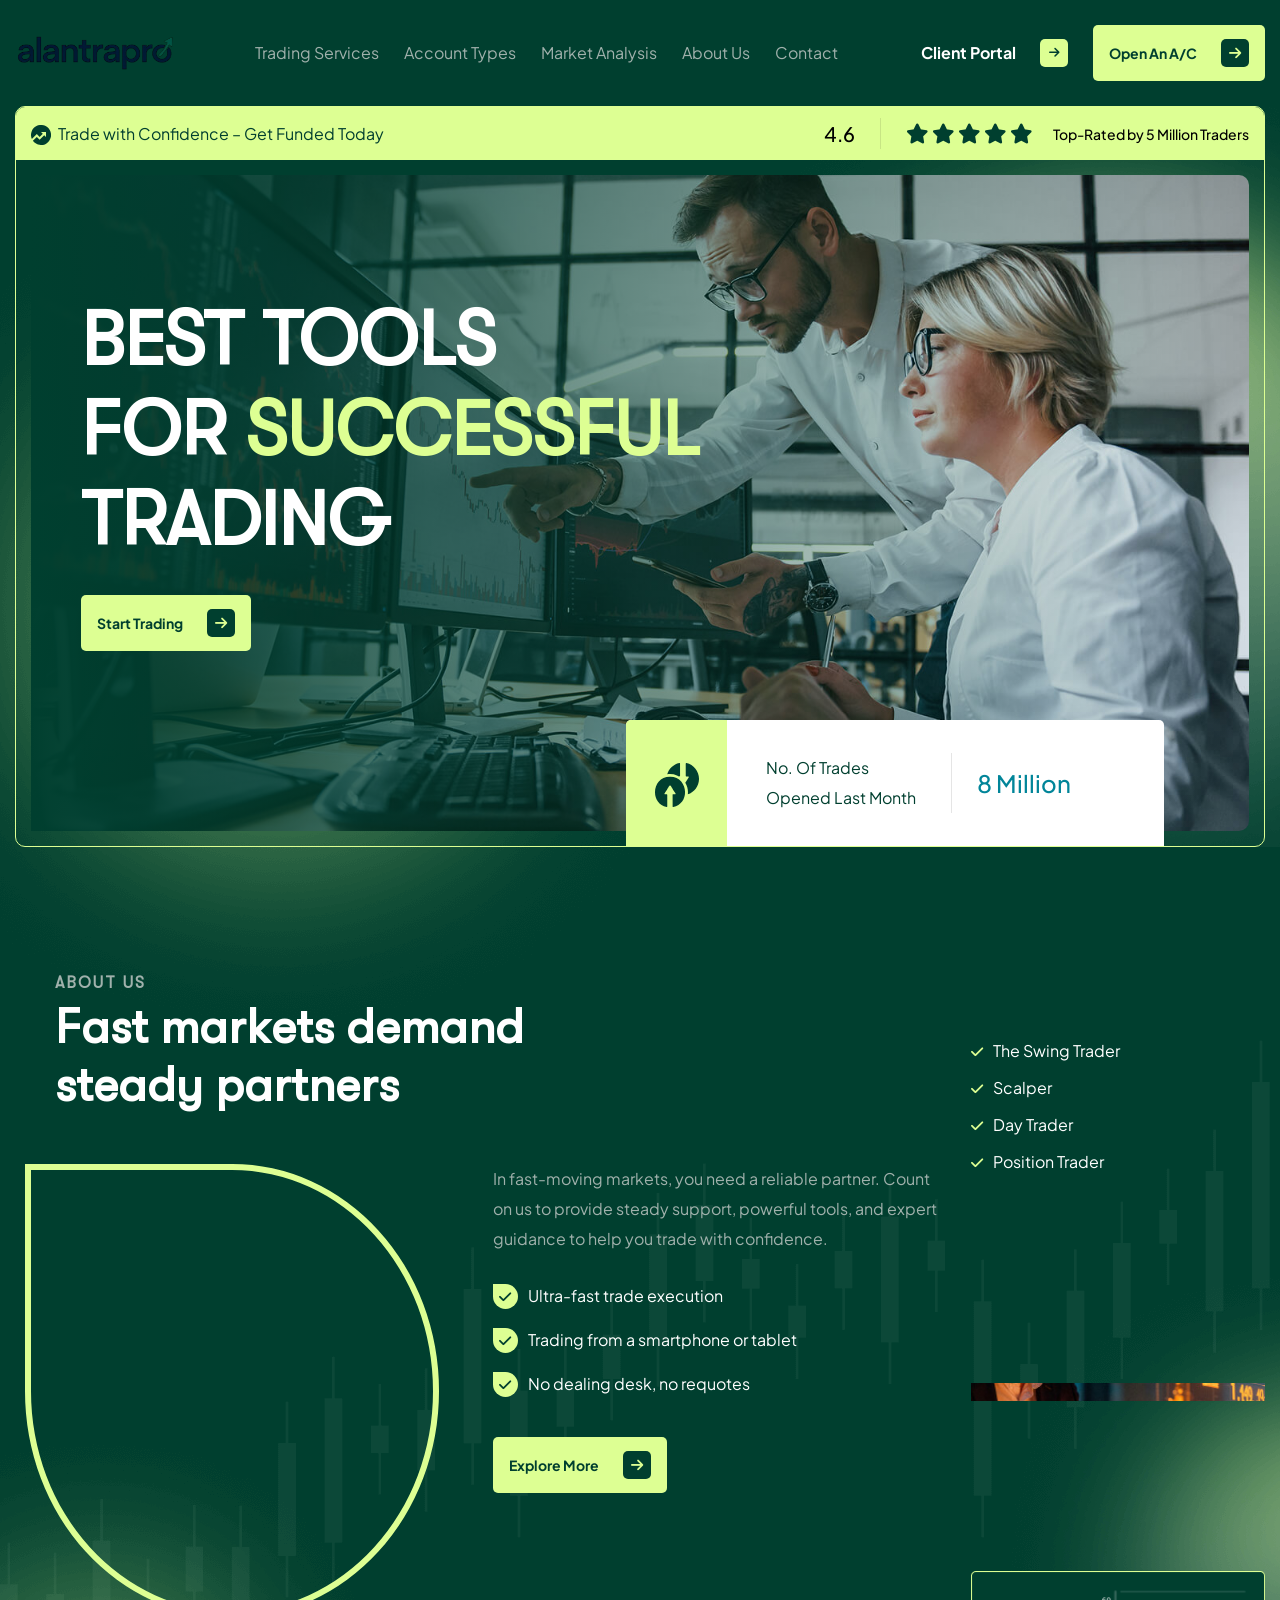
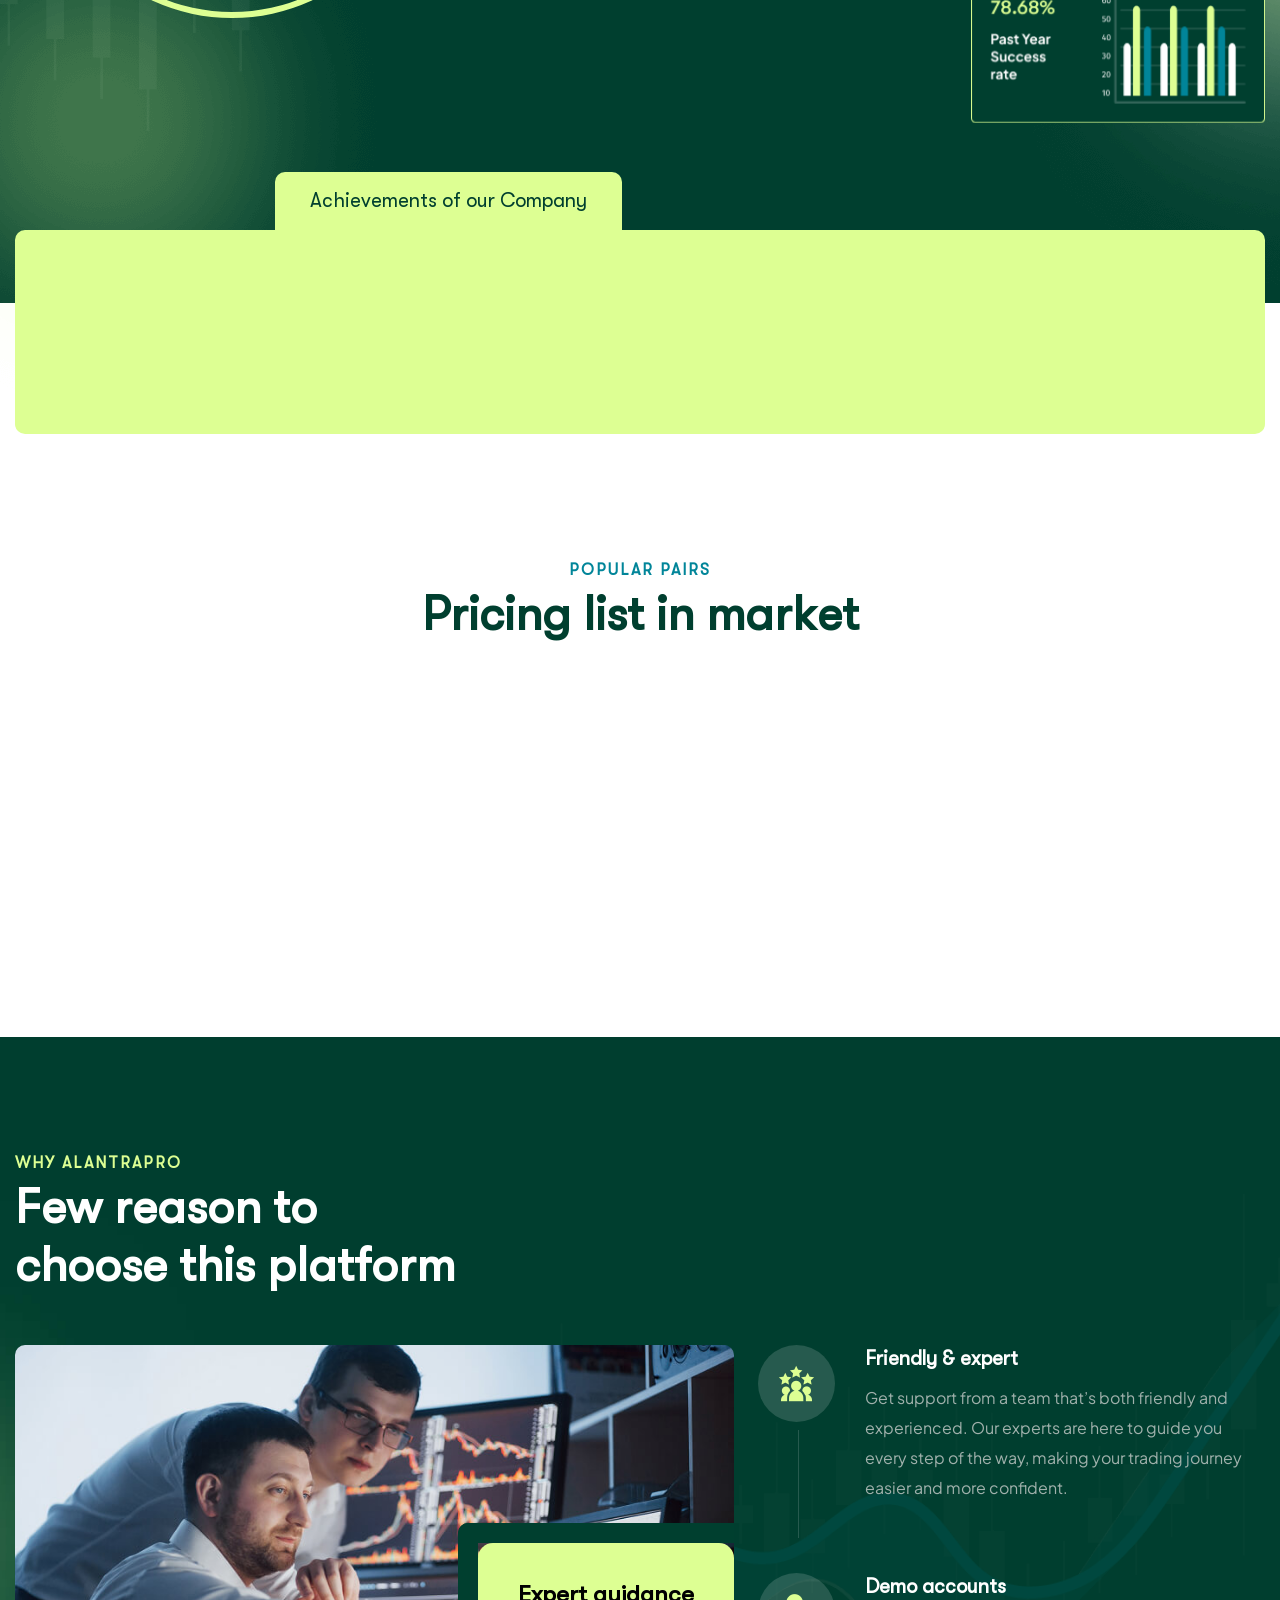
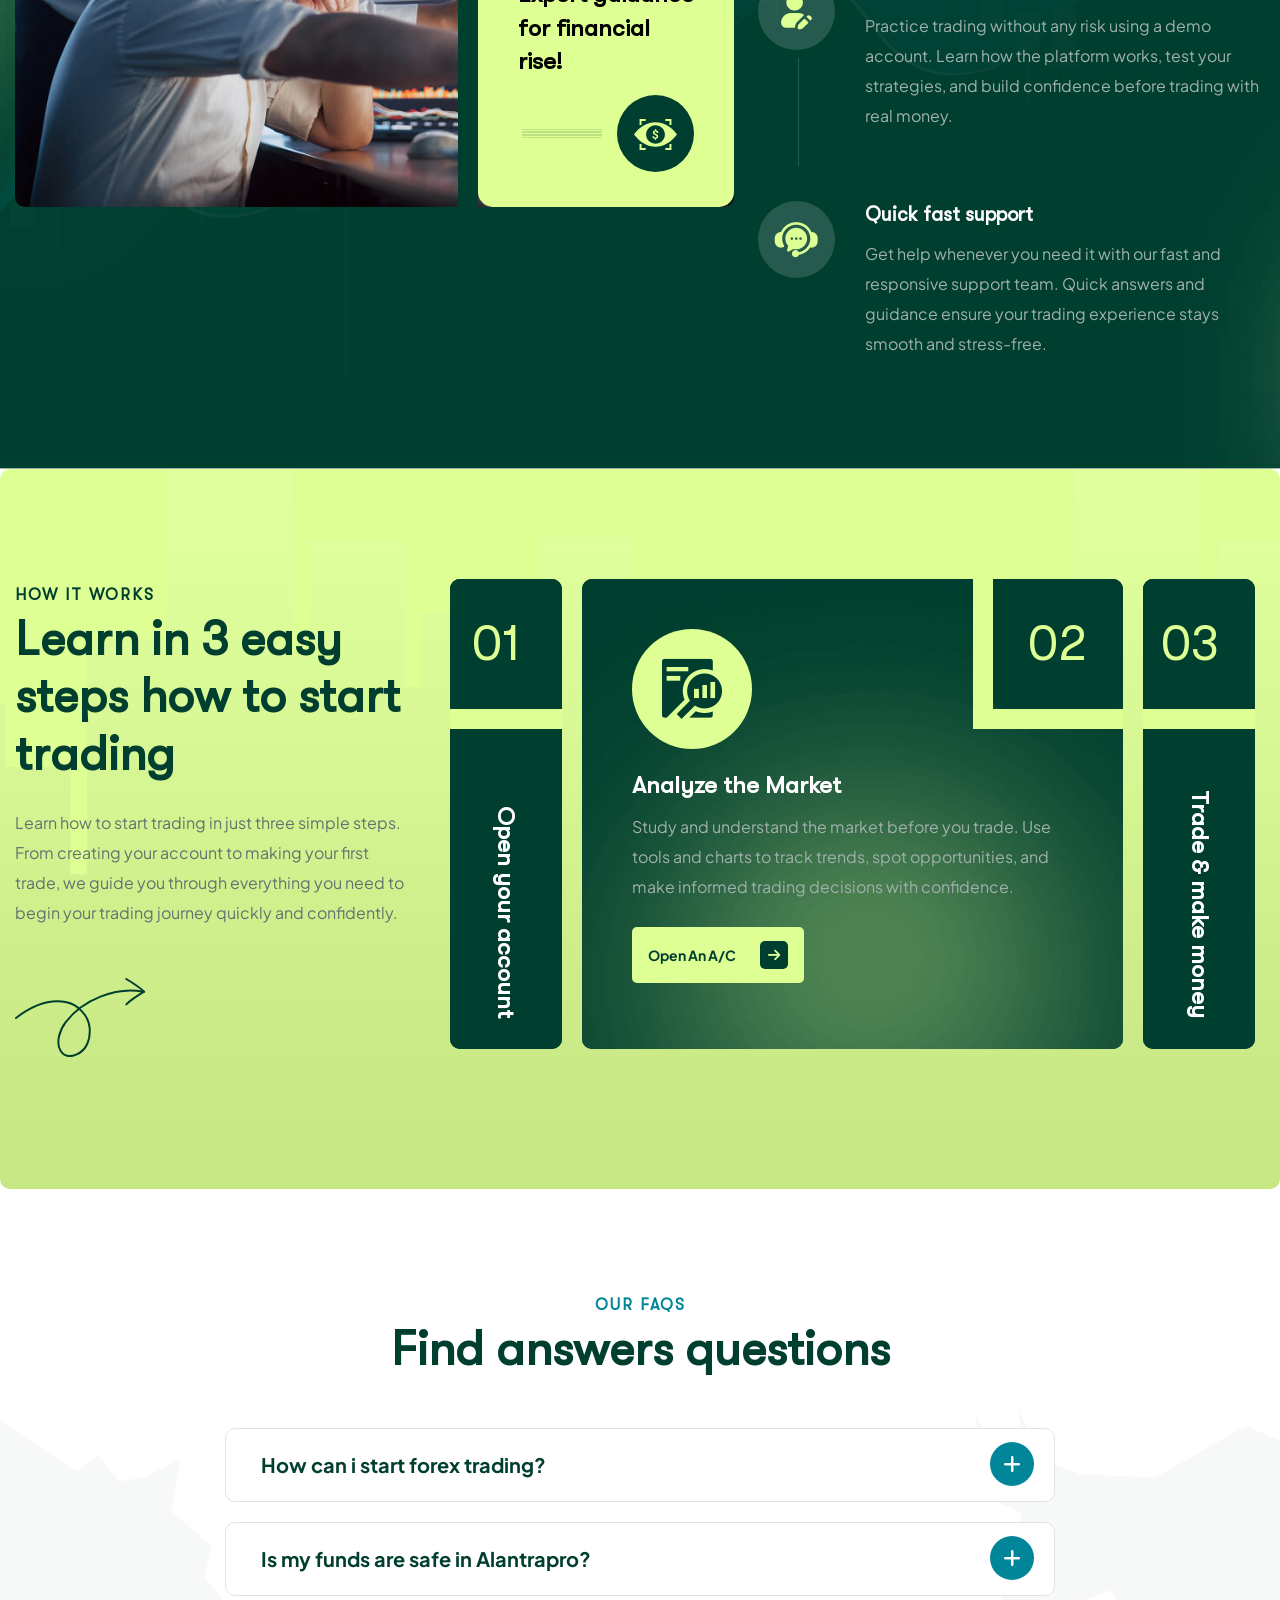
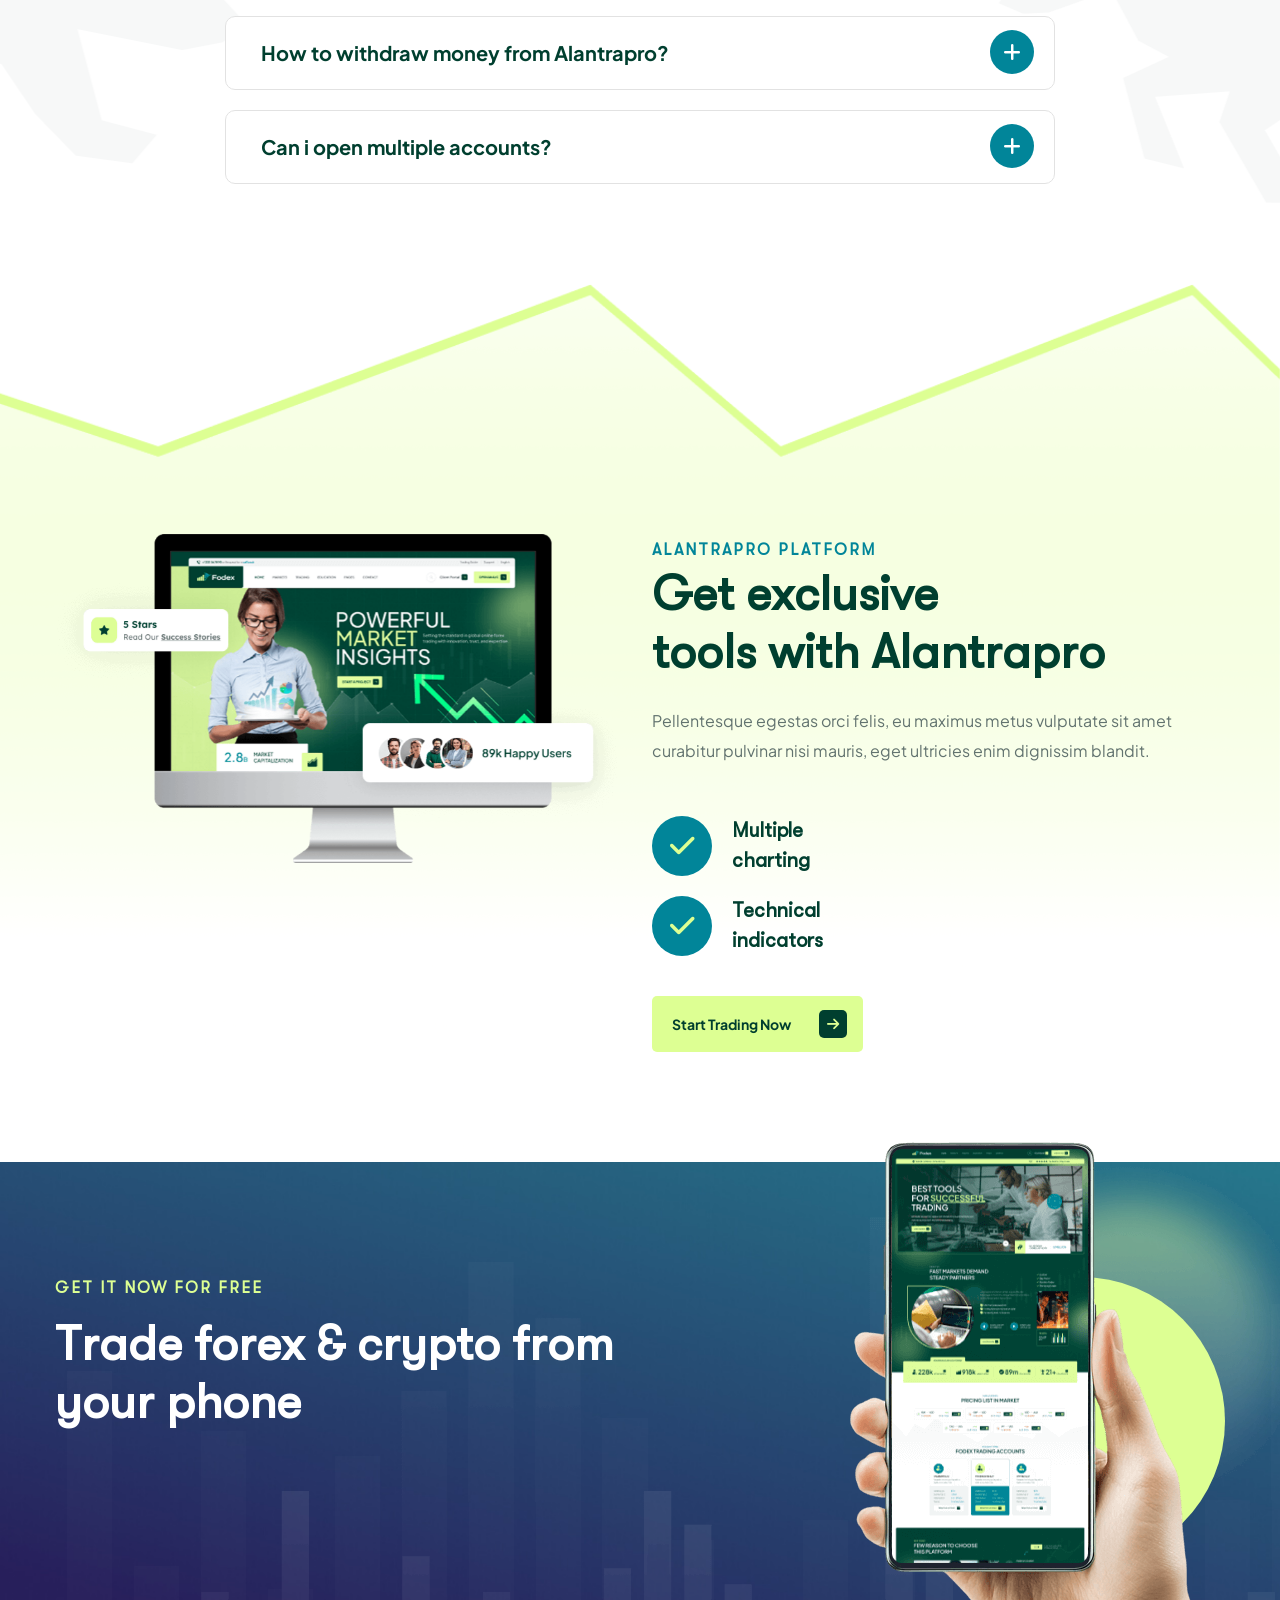
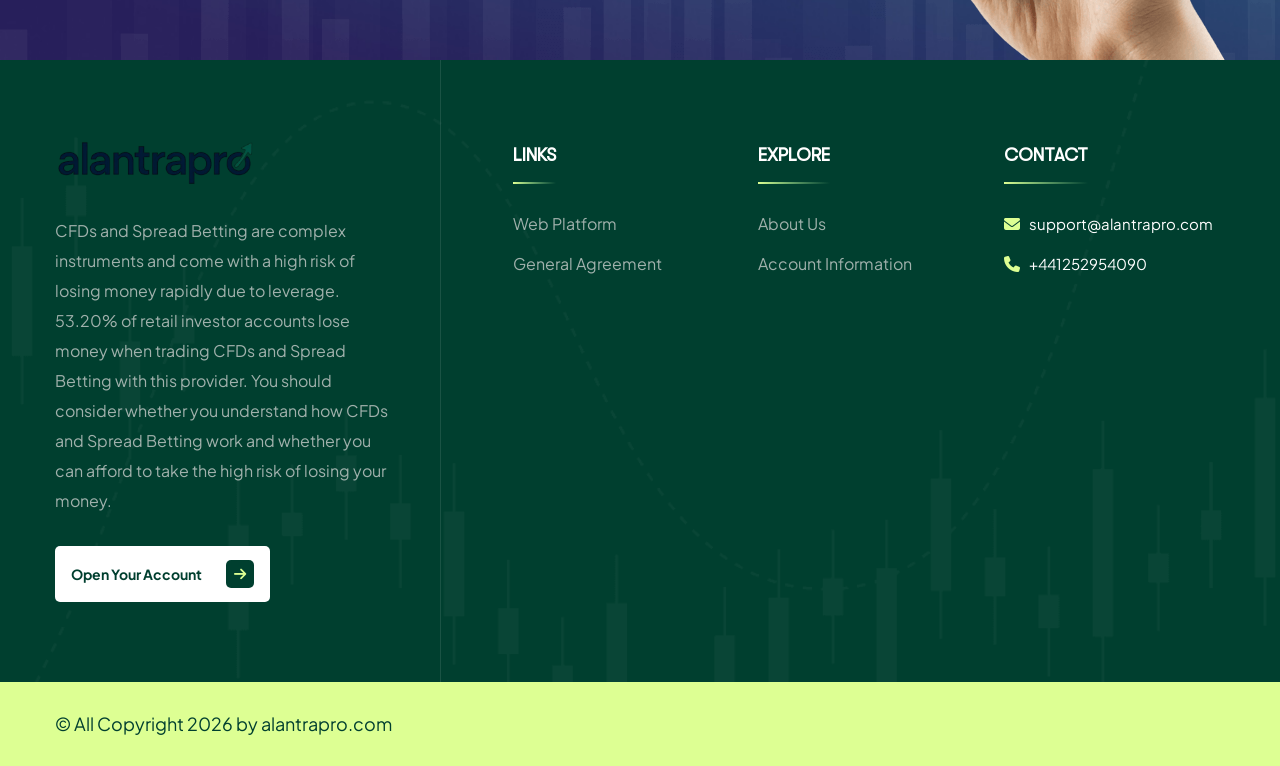
==== commit 20cb403d: "Fixing" ====
--- a/index.html
+++ b/index.html
@@ -63,14 +63,14 @@
 
                     <!-- Outer Box -->
                     <div class="outer-box">
-                        <a href="https://web-trendix.com/auth/login" class="theme-btn btn-style-six d-none d-xl-inline-flex">
+                        <a href="https://zelvandrix.com/auth/login" class="theme-btn btn-style-six d-none d-xl-inline-flex">
                             <i class="icon-left fa fa-arrow-right"></i>
                             <span class="btn-title">Client Portal</span>
                             <i class="icon-right fa fa-arrow-right"></i>
                         </a>
                         <!-- Btn Box -->
                         <div class="btn-box">
-                            <a href="https://web-trendix.com/auth/register" class="theme-btn btn-style-one">
+                            <a href="https://zelvandrix.com/auth/register" class="theme-btn btn-style-one">
                                 <i class="icon-left fa fa-arrow-right"></i>
                                 <span class="btn-title">Open an a/c</span>
                                 <i class="icon-right fa fa-arrow-right"></i>
@@ -193,7 +193,7 @@
                                                     <h1 class="title animate-2">Best Tools <br> for
                                                         <span>successful</span> Trading</h1>
                                                     <div class="btn-box animate-4">
-                                                        <a href="https://web-trendix.com/auth/login"
+                                                        <a href="https://zelvandrix.com/auth/login"
                                                            class="theme-btn btn-style-one">
                                                             <i class="icon-left fa fa-arrow-right"></i>
                                                             <span class="btn-title">Start trading</span>
@@ -393,7 +393,7 @@
                                         <span>+0.16</span>
                                         <div class="buy">Buy <span>$1.03680</span></div>
                                     </div>
-                                    <a href="https://web-trendix.com/auth/login" class="theme-btn btn-style-eight">
+                                    <a href="https://zelvandrix.com/auth/login" class="theme-btn btn-style-eight">
                                         <i class="icon-left fa fa-arrow-right"></i>
                                         <span class="btn-title">Trade</span>
                                         <i class="icon-right fa fa-arrow-right"></i>
@@ -421,7 +421,7 @@
                                         <span>-0.23</span>
                                         <div class="buy">Buy <span>$1.03680</span></div>
                                     </div>
-                                    <a href="https://web-trendix.com/auth/login" class="theme-btn btn-style-eight">
+                                    <a href="https://zelvandrix.com/auth/login" class="theme-btn btn-style-eight">
                                         <i class="icon-left fa fa-arrow-right"></i>
                                         <span class="btn-title">Trade</span>
                                         <i class="icon-right fa fa-arrow-right"></i>
@@ -449,7 +449,7 @@
                                         <span>+0.16</span>
                                         <div class="buy">Buy <span>$1.03680</span></div>
                                     </div>
-                                    <a href="https://web-trendix.com/auth/login" class="theme-btn btn-style-eight">
+                                    <a href="https://zelvandrix.com/auth/login" class="theme-btn btn-style-eight">
                                         <i class="icon-left fa fa-arrow-right"></i>
                                         <span class="btn-title">Trade</span>
                                         <i class="icon-right fa fa-arrow-right"></i>
@@ -477,7 +477,7 @@
                                         <span>+0.16</span>
                                         <div class="buy">Buy <span>$1.03680</span></div>
                                     </div>
-                                    <a href="https://web-trendix.com/auth/login" class="theme-btn btn-style-eight">
+                                    <a href="https://zelvandrix.com/auth/login" class="theme-btn btn-style-eight">
                                         <i class="icon-left fa fa-arrow-right"></i>
                                         <span class="btn-title">Trade</span>
                                         <i class="icon-right fa fa-arrow-right"></i>
@@ -505,7 +505,7 @@
                                         <span>-0.68</span>
                                         <div class="buy">Buy <span>$1.03680</span></div>
                                     </div>
-                                    <a href="https://web-trendix.com/auth/login" class="theme-btn btn-style-eight">
+                                    <a href="https://zelvandrix.com/auth/login" class="theme-btn btn-style-eight">
                                         <i class="icon-left fa fa-arrow-right"></i>
                                         <span class="btn-title">Trade</span>
                                         <i class="icon-right fa fa-arrow-right"></i>
@@ -648,7 +648,7 @@
                                             <span>01</span>
                                         </div>
                                         <div class="icon"><span class="flaticon-forex-Layer_1-2"></span></div>
-                                        <h4 class="title"><a href="https://web-trendix.com/auth/register">Open your
+                                        <h4 class="title"><a href="https://zelvandrix.com/auth/register">Open your
                                             account</a></h4>
                                         <div class="text">
                                             Create your trading account in just a few minutes. Simply sign up, verify
@@ -657,7 +657,7 @@
                                         </div>
                                         <!-- Btn Box -->
                                         <div class="btn-box">
-                                            <a href="https://web-trendix.com/auth/register"
+                                            <a href="https://zelvandrix.com/auth/register"
                                                class="theme-btn btn-style-one">
                                                 <i class="icon-left fa fa-arrow-right"></i>
                                                 <span class="btn-title">Open an a/c</span>
@@ -667,7 +667,7 @@
                                     </div>
                                     <div class="content-box-hover">
                                         <div class="content-box-number">01</div>
-                                        <h4 class="title"><a href="https://web-trendix.com/auth/register">Open your
+                                        <h4 class="title"><a href="https://zelvandrix.com/auth/register">Open your
                                             account</a></h4>
                                     </div>
                                 </div>
@@ -690,7 +690,7 @@
                                         </div>
                                         <!-- Btn Box -->
                                         <div class="btn-box">
-                                            <a href="https://web-trendix.com/auth/register"
+                                            <a href="https://zelvandrix.com/auth/register"
                                                class="theme-btn btn-style-one">
                                                 <i class="icon-left fa fa-arrow-right"></i>
                                                 <span class="btn-title">Open an a/c</span>
@@ -700,7 +700,7 @@
                                     </div>
                                     <div class="content-box-hover">
                                         <div class="content-box-number">02</div>
-                                        <h4 class="title"><a href="https://web-trendix.com/auth/register">Analyze the
+                                        <h4 class="title"><a href="https://zelvandrix.com/auth/register">Analyze the
                                             Market</a></h4>
                                     </div>
                                 </div>
@@ -715,7 +715,7 @@
                                             <span>03</span>
                                         </div>
                                         <div class="icon"><span class="flaticon-forex-Layer_1-2"></span></div>
-                                        <h4 class="title"><a href="https://web-trendix.com/auth/login">Trade & make
+                                        <h4 class="title"><a href="https://zelvandrix.com/auth/login">Trade & make
                                             money</a></h4>
                                         <div class="text">
                                             Start trading and take advantage of market opportunities. Apply your
@@ -723,7 +723,7 @@
                                         </div>
                                         <!-- Btn Box -->
                                         <div class="btn-box">
-                                            <a href="https://web-trendix.com/auth/register"
+                                            <a href="https://zelvandrix.com/auth/register"
                                                class="theme-btn btn-style-one">
                                                 <i class="icon-left fa fa-arrow-right"></i>
                                                 <span class="btn-title">Open an a/c</span>
@@ -733,7 +733,7 @@
                                     </div>
                                     <div class="content-box-hover">
                                         <div class="content-box-number">03</div>
-                                        <h4 class="title"><a href="https://web-trendix.com/auth/register">Trade & make
+                                        <h4 class="title"><a href="https://zelvandrix.com/auth/register">Trade & make
                                             money</a></h4>
                                     </div>
                                 </div>
@@ -878,7 +878,7 @@
                                 </div>
                             </div>
                             <div class="btn-box wow fadeInUp" data-wow-delay="450ms">
-                                <a href="https://web-trendix.com/auth/login" class="theme-btn btn-style-three">
+                                <a href="https://zelvandrix.com/auth/login" class="theme-btn btn-style-three">
                                     <i class="icon-left fa fa-arrow-right"></i>
                                     <span class="btn-title">Start trading now</span>
                                     <i class="icon-right fa fa-arrow-right"></i>
@@ -949,7 +949,7 @@
                                     high risk of losing your money.
                                 </div>
                                 <div class="btn-box mt-30">
-                                    <a href="https://web-trendix.com/auth/register" class="theme-btn btn-style-four">
+                                    <a href="https://zelvandrix.com/auth/register" class="theme-btn btn-style-four">
                                         <i class="icon-left fa fa-arrow-right"></i>
                                         <span class="btn-title">Open Your Account</span>
                                         <i class="icon-right fa fa-arrow-right"></i>
